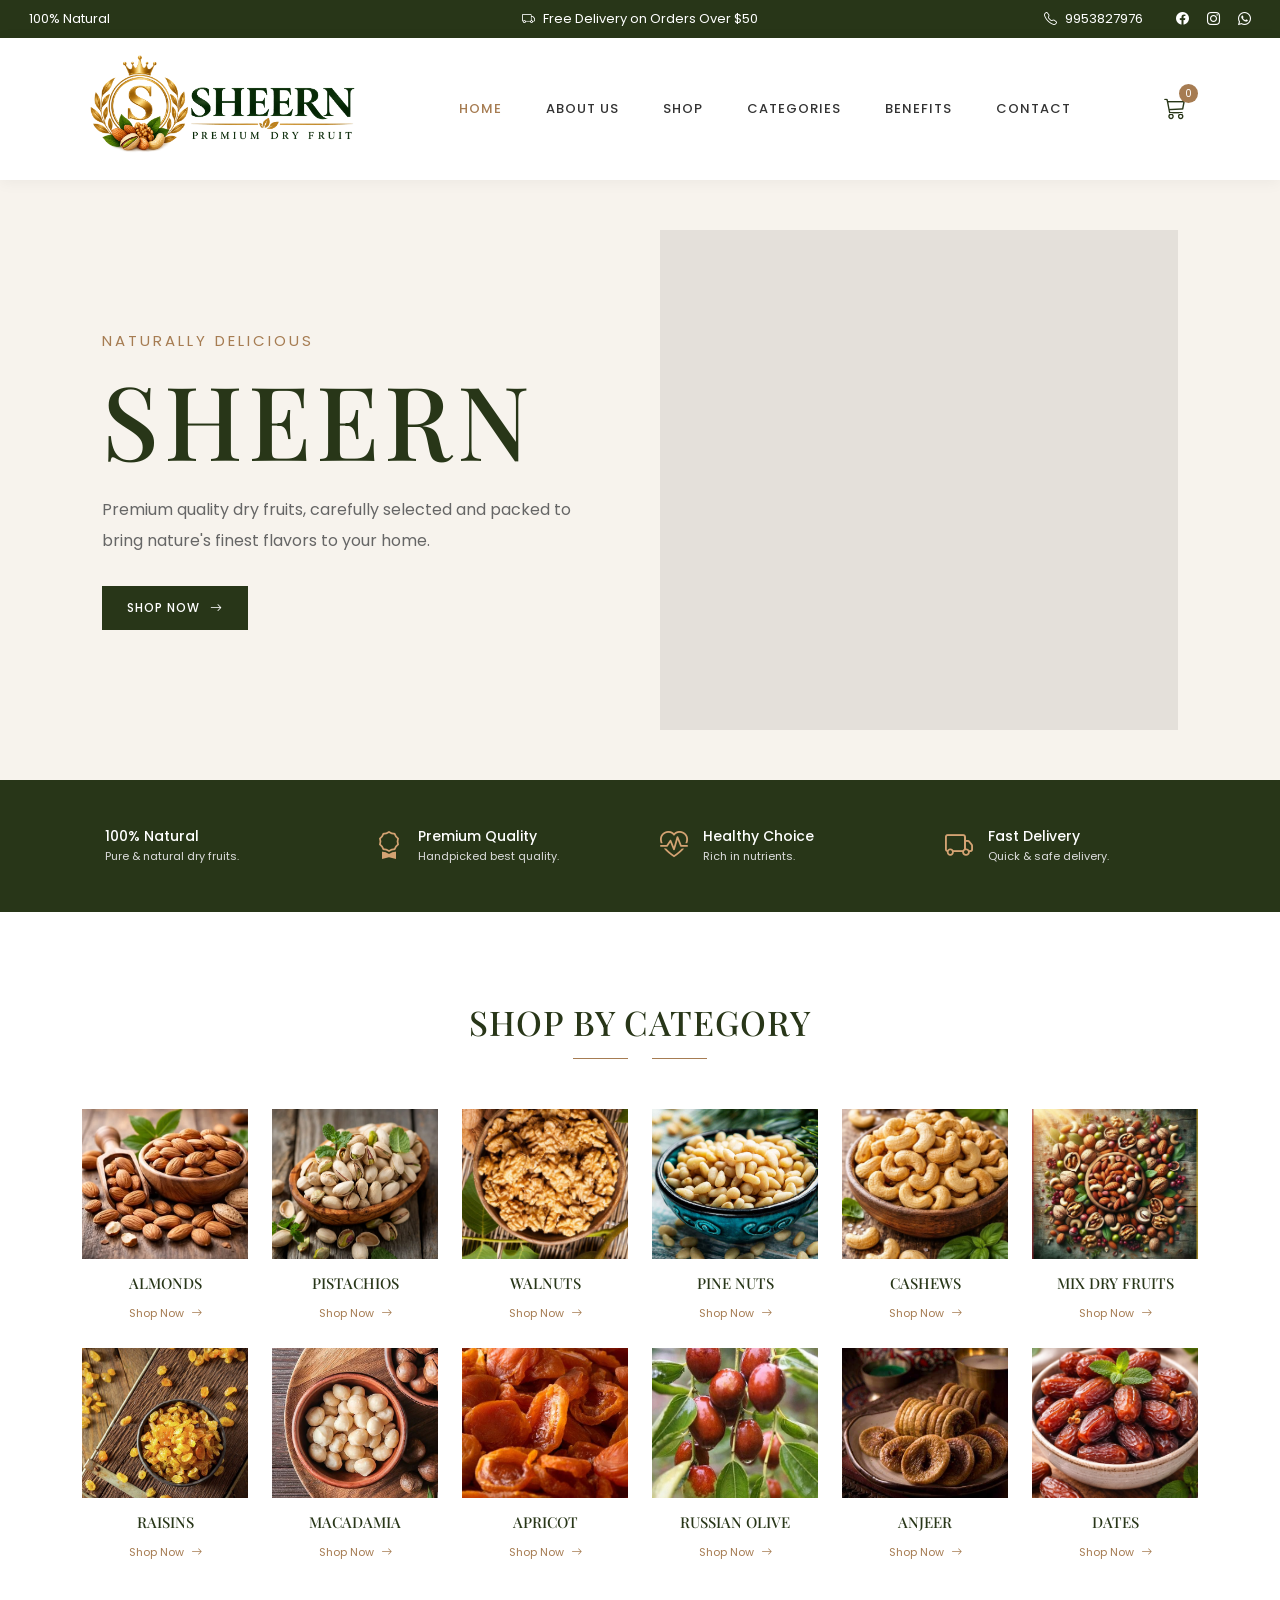
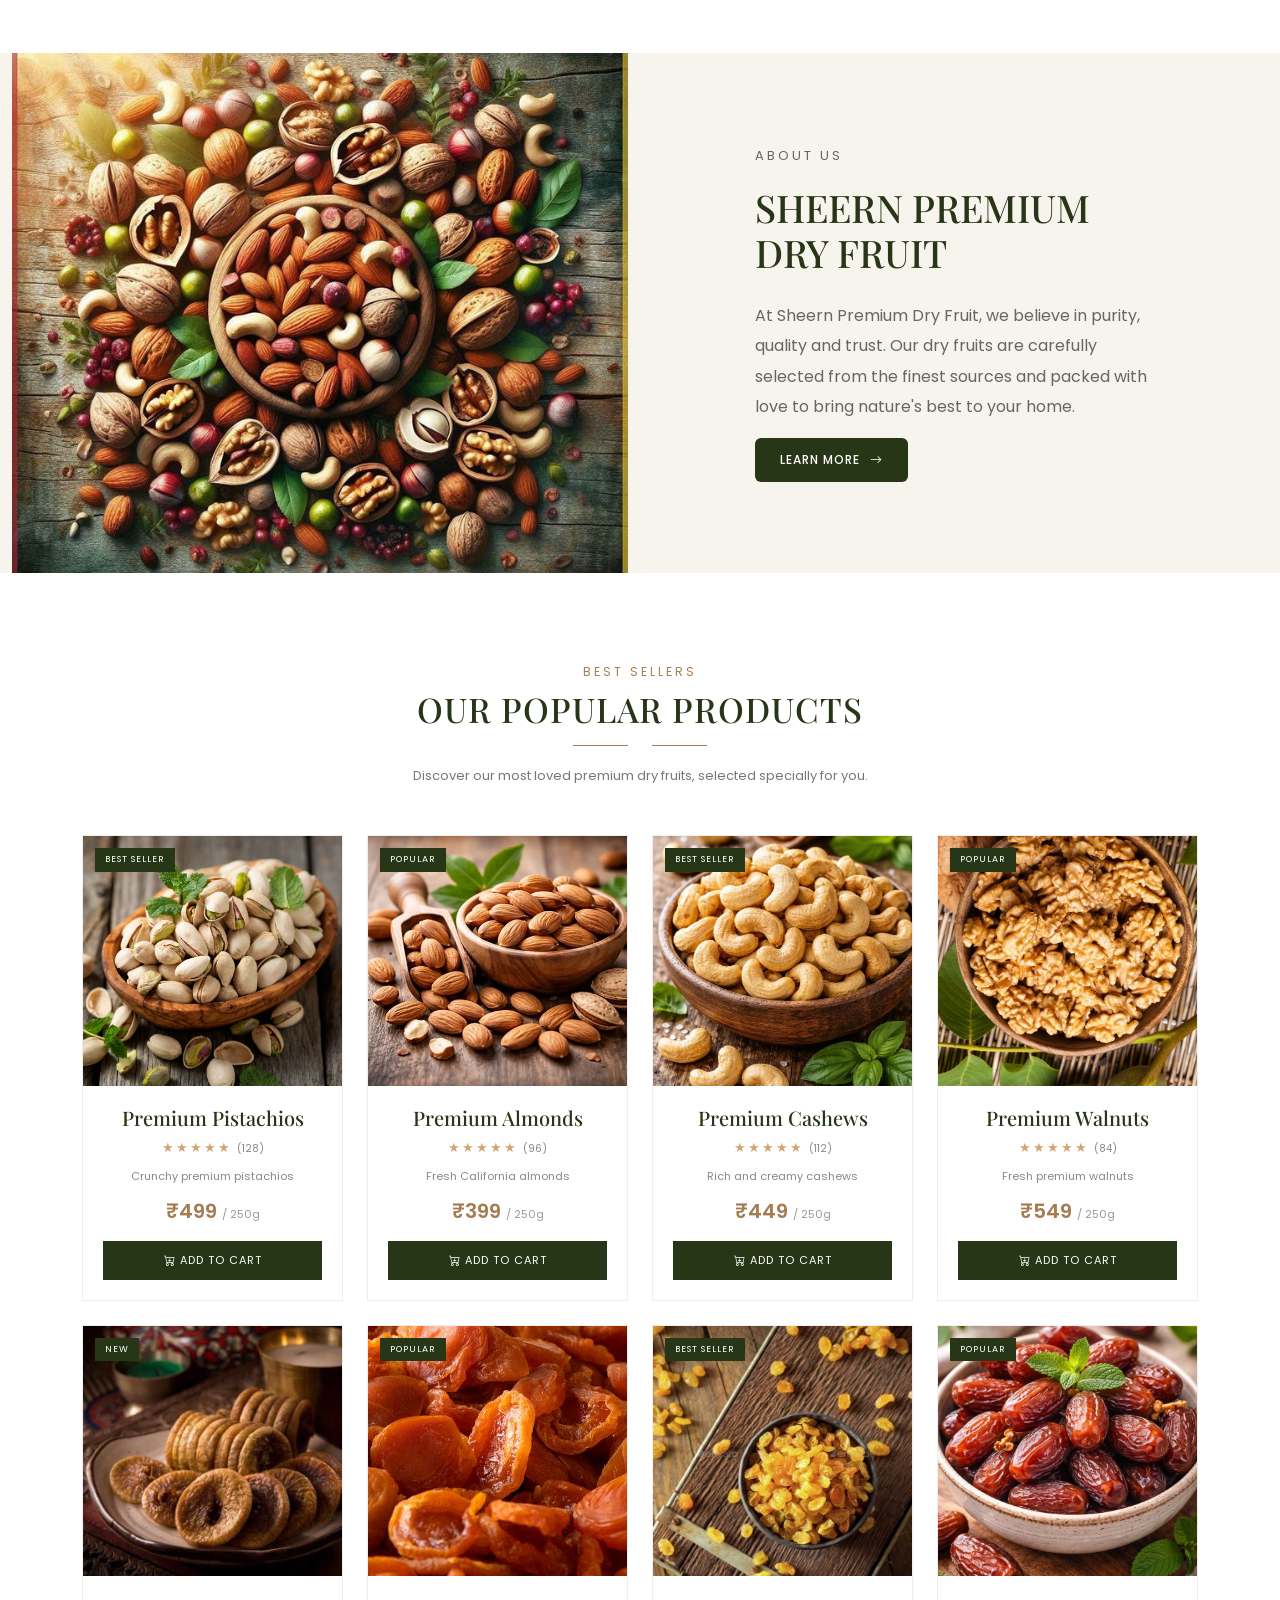
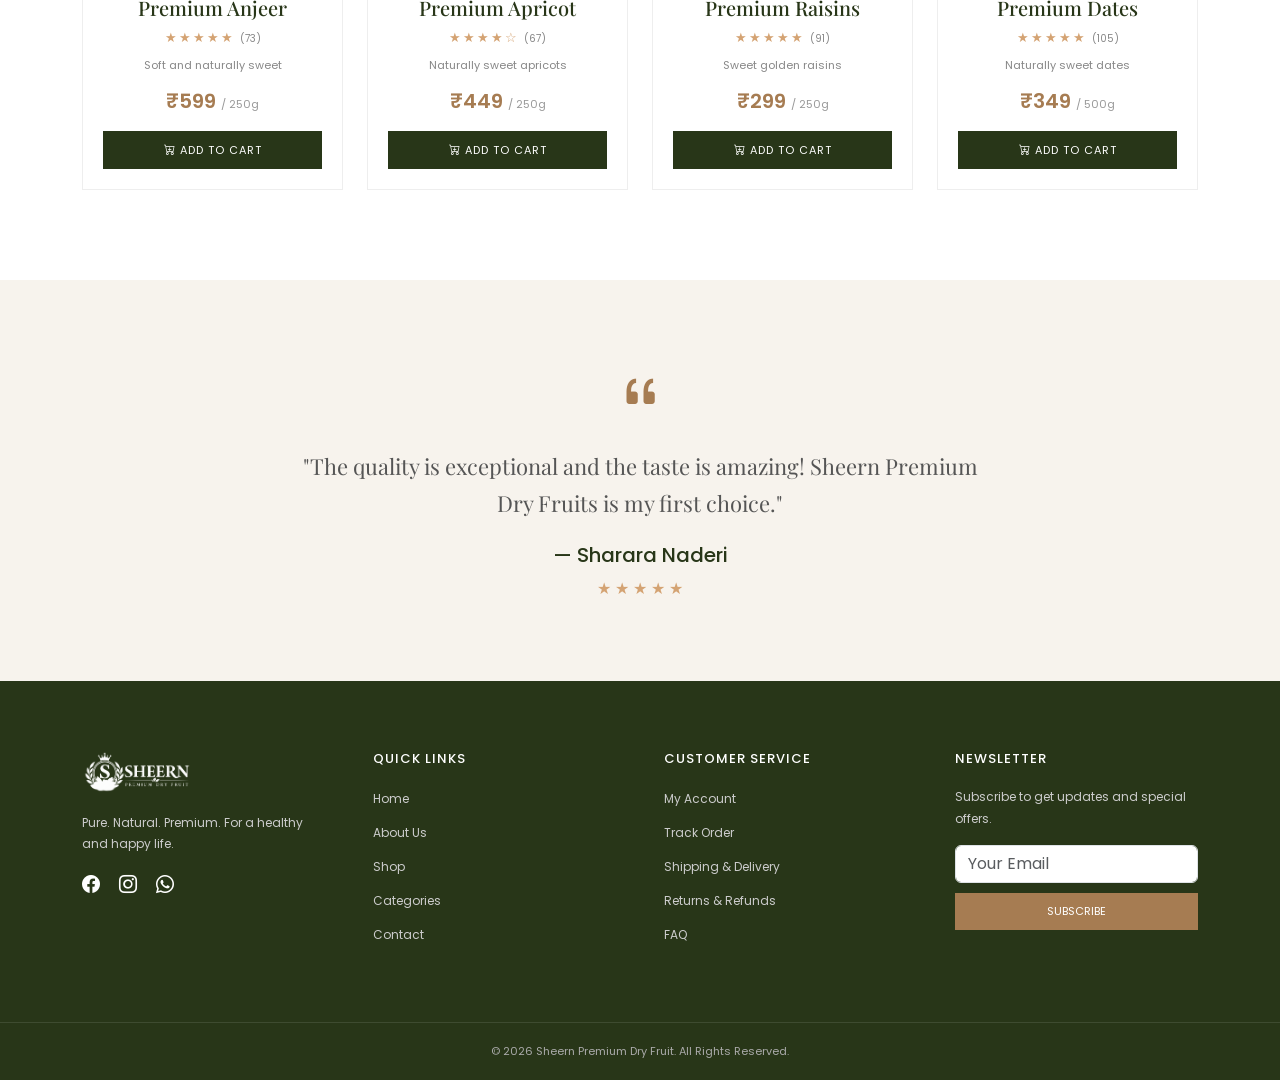
==== index.html @ d29337ac "Initial commit" ====
<!DOCTYPE html>
<html lang="en">

<head>
    <meta charset="UTF-8">
    <meta name="viewport" content="width=device-width, initial-scale=1.0">

    <title>Sheern Premium Dry Fruit</title>

    <!-- Bootstrap -->
    <link href="https://cdn.jsdelivr.net/npm/bootstrap@5.3.3/dist/css/bootstrap.min.css" rel="stylesheet">

    <!-- Bootstrap Icons -->
    <link rel="stylesheet"
        href="https://cdn.jsdelivr.net/npm/bootstrap-icons@1.11.3/font/bootstrap-icons.min.css">

    <!-- Google Fonts -->
    <link
        href="https://fonts.googleapis.com/css2?family=Playfair+Display:wght@400;500;600;700&family=Poppins:wght@300;400;500;600&display=swap"
        rel="stylesheet">

    <!-- Custom CSS -->
    <link rel="stylesheet" href="CSS/Style.css">
</head>

<body>

    <!-- ================= TOP BAR ================= -->

    <div class="top-bar">
        <div class="container-fluid px-4">
            <div class="row align-items-center">

                <div class="col-md-4 d-none d-md-block">
                    <i class="bi bi-leaf"></i>
                    100% Natural
                </div>

                <div class="col-md-4 text-center">
                    <i class="bi bi-truck"></i>
                    Free Delivery on Orders Over $50
                </div>

                <div class="col-md-4 text-end d-none d-md-block">
                    <i class="bi bi-telephone"></i>
                    9953827976

                    <span class="social-top">
                        <i class="bi bi-facebook"></i>
                        <i class="bi bi-instagram"></i>
                        <i class="bi bi-whatsapp"></i>
                    </span>
                </div>

            </div>
        </div>
    </div>


    <!-- ================= NAVBAR ================= -->

    <nav class="navbar navbar-expand-lg navbar-light bg-white sticky-top">

        <div class="container">

            <a class="navbar-brand logo" href="#home">
                <img src="Photos/Logo.png" alt="Sheern Premium Dry Fruit">
            </a>

            <button class="navbar-toggler"
                type="button"
                data-bs-toggle="collapse"
                data-bs-target="#mainNavbar">

                <span class="navbar-toggler-icon"></span>
            </button>

            <div class="collapse navbar-collapse" id="mainNavbar">

                <ul class="navbar-nav mx-auto">

                    <li class="nav-item">
                        <a class="nav-link active" href="#home">HOME</a>
                    </li>

                    <li class="nav-item">
                        <a class="nav-link" href="#about">ABOUT US</a>
                    </li>

                    <li class="nav-item">
                        <a class="nav-link" href="#products">SHOP</a>
                    </li>

                    <li class="nav-item">
                        <a class="nav-link" href="#categories">CATEGORIES</a>
                    </li>

                    <li class="nav-item">
                        <a class="nav-link" href="#benefits">BENEFITS</a>
                    </li>

                    <li class="nav-item">
                        <a class="nav-link" href="#contact">CONTACT</a>
                    </li>

                </ul>

                <button class="cart-button"
                    type="button"
                    data-bs-toggle="offcanvas"
                    data-bs-target="#cartCanvas">

                    <i class="bi bi-cart3"></i>
                    <span id="cartCount">0</span>

                </button>

            </div>
        </div>
    </nav>


    <!-- ================= HERO ================= -->

    <section id="home" class="hero">

        <div class="container">

            <div class="row align-items-center g-0">

                <div class="col-lg-6 hero-content">

                    <p class="hero-small">
                        Naturally Delicious
                    </p>

                    <h1>SHEERN</h1>

                    <p class="hero-description">
                        Premium quality dry fruits, carefully selected
                        and packed to bring nature's finest flavors
                        to your home.
                    </p>

                    <a href="#products" class="shop-btn">
                        SHOP NOW
                        <i class="bi bi-arrow-right"></i>
                    </a>

                </div>

                <div class="col-lg-6 hero-media">

                    <div class="hero-video-wrapper">

                        <video class="hero-video"
                            autoplay
                            muted
                            loop
                            playsinline>

                            <source src="Photos/Hero1.mp4" type="video/mp4">

                            Your browser does not support the video tag.

                        </video>

                        <div class="hero-video-overlay"></div>

                    </div>

                </div>

            </div>

        </div>

    </section>


    <!-- ================= BENEFITS ================= -->

    <section id="benefits" class="benefits">

        <div class="container">

            <div class="row">

                <div class="col-md-3 benefit-item">
                    <i class="bi bi-leaf benefit-icon"></i>
                    <div>
                        <h5>100% Natural</h5>
                        <p>Pure & natural dry fruits.</p>
                    </div>
                </div>

                <div class="col-md-3 benefit-item">
                    <i class="bi bi-award benefit-icon"></i>
                    <div>
                        <h5>Premium Quality</h5>
                        <p>Handpicked best quality.</p>
                    </div>
                </div>

                <div class="col-md-3 benefit-item">
                    <i class="bi bi-heart-pulse benefit-icon"></i>
                    <div>
                        <h5>Healthy Choice</h5>
                        <p>Rich in nutrients.</p>
                    </div>
                </div>

                <div class="col-md-3 benefit-item">
                    <i class="bi bi-truck benefit-icon"></i>
                    <div>
                        <h5>Fast Delivery</h5>
                        <p>Quick & safe delivery.</p>
                    </div>
                </div>

            </div>

        </div>

    </section>


    <!-- ================= CATEGORIES ================= -->

    <section id="categories" class="categories section-padding">

        <div class="container">

            <div class="section-title">

                <h2>SHOP BY CATEGORY</h2>

                <div class="title-line">
                    <span></span>
                    <i class="bi bi-leaf"></i>
                    <span></span>
                </div>

            </div>


            <div class="row g-4">

                <!-- CATEGORY -->
                <div class="col-6 col-md-4 col-lg-2">
                    <a href="#products" class="category-card">
                        <div class="category-image">
                            <img src="Photos/almond.jpg" alt="Almonds">
                        </div>
                        <h5>ALMONDS</h5>
                        <span>Shop Now <i class="bi bi-arrow-right"></i></span>
                    </a>
                </div>

                <div class="col-6 col-md-4 col-lg-2">
                    <a href="#products" class="category-card">
                        <div class="category-image">
                            <img src="Photos/pistacho.jpg" alt="Pistachios">
                        </div>
                        <h5>PISTACHIOS</h5>
                        <span>Shop Now <i class="bi bi-arrow-right"></i></span>
                    </a>
                </div>

                <div class="col-6 col-md-4 col-lg-2">
                    <a href="#products" class="category-card">
                        <div class="category-image">
                            <img src="Photos/walnut.jpg" alt="Walnuts">
                        </div>
                        <h5>WALNUTS</h5>
                        <span>Shop Now <i class="bi bi-arrow-right"></i></span>
                    </a>
                </div>

                <div class="col-6 col-md-4 col-lg-2">
                    <a href="#products" class="category-card">
                        <div class="category-image">
                            <img src="Photos/Pine Nut.jpg" alt="Pine Nuts">
                        </div>
                        <h5>PINE NUTS</h5>
                        <span>Shop Now <i class="bi bi-arrow-right"></i></span>
                    </a>
                </div>

                <div class="col-6 col-md-4 col-lg-2">
                    <a href="#products" class="category-card">
                        <div class="category-image">
                            <img src="Photos/cashew.jpg" alt="Cashews">
                        </div>
                        <h5>CASHEWS</h5>
                        <span>Shop Now <i class="bi bi-arrow-right"></i></span>
                    </a>
                </div>

                <div class="col-6 col-md-4 col-lg-2">
                    <a href="#products" class="category-card">
                        <div class="category-image">
                            <img src="Photos/mixed.jpg" alt="Mix Dry Fruits">
                        </div>
                        <h5>MIX DRY FRUITS</h5>
                        <span>Shop Now <i class="bi bi-arrow-right"></i></span>
                    </a>
                </div>

                <div class="col-6 col-md-4 col-lg-2">
                    <a href="#products" class="category-card">
                        <div class="category-image">
                            <img src="Photos/Raisin.jpg" alt="Raisins">
                        </div>
                        <h5>RAISINS</h5>
                        <span>Shop Now <i class="bi bi-arrow-right"></i></span>
                    </a>
                </div>

                <div class="col-6 col-md-4 col-lg-2">
                    <a href="#products" class="category-card">
                        <div class="category-image">
                            <img src="Photos/Macadamia.jpg" alt="Macadamia">
                        </div>
                        <h5>MACADAMIA</h5>
                        <span>Shop Now <i class="bi bi-arrow-right"></i></span>
                    </a>
                </div>

                <div class="col-6 col-md-4 col-lg-2">
                    <a href="#products" class="category-card">
                        <div class="category-image">
                            <img src="Photos/Apricote.jpg" alt="Apricot">
                        </div>
                        <h5>APRICOT</h5>
                        <span>Shop Now <i class="bi bi-arrow-right"></i></span>
                    </a>
                </div>

                <div class="col-6 col-md-4 col-lg-2">
                    <a href="#products" class="category-card">
                        <div class="category-image">
                            <img src="Photos/Russian_Olive.jpg" alt="Russian Olive">
                        </div>
                        <h5>RUSSIAN OLIVE</h5>
                        <span>Shop Now <i class="bi bi-arrow-right"></i></span>
                    </a>
                </div>

                <div class="col-6 col-md-4 col-lg-2">
                    <a href="#products" class="category-card">
                        <div class="category-image">
                            <img src="Photos/Anjeer.jpg" alt="Anjeer">
                        </div>
                        <h5>ANJEER</h5>
                        <span>Shop Now <i class="bi bi-arrow-right"></i></span>
                    </a>
                </div>

                <div class="col-6 col-md-4 col-lg-2">
                    <a href="#products" class="category-card">
                        <div class="category-image">
                            <img src="Photos/dates.jpg" alt="Dates">
                        </div>
                        <h5>DATES</h5>
                        <span>Shop Now <i class="bi bi-arrow-right"></i></span>
                    </a>
                </div>

            </div>

        </div>

    </section>


    <!-- ================= ABOUT ================= -->

    <section id="about" class="about-section">

        <div class="container-fluid">

            <div class="row align-items-center">

                <div class="col-lg-6">
                    <img src="Photos/mixed.jpg"
                        class="about-image"
                        alt="Dry Fruits">
                </div>

                <div class="col-lg-6 about-content">

                    <p class="about-small">About Us</p>

                    <h2>SHEERN PREMIUM DRY FRUIT</h2>

                    <p>
                        At Sheern Premium Dry Fruit, we believe in
                        purity, quality and trust. Our dry fruits are
                        carefully selected from the finest sources
                        and packed with love to bring nature's best
                        to your home.
                    </p>

                    <a href="#products" class="btn shop-btn">
                        LEARN MORE
                        <i class="bi bi-arrow-right"></i>
                    </a>

                </div>

            </div>

        </div>

    </section>


    <!-- ================= POPULAR PRODUCTS ================= -->

    <section id="products" class="products-section section-padding">

        <div class="container">

            <div class="section-title">

                <p class="product-subtitle">BEST SELLERS</p>

                <h2>OUR POPULAR PRODUCTS</h2>

                <div class="title-line">
                    <span></span>
                    <i class="bi bi-leaf"></i>
                    <span></span>
                </div>

                <p class="product-intro">
                    Discover our most loved premium dry fruits,
                    selected specially for you.
                </p>

            </div>


            <!-- PRODUCTS ARE CREATED BY JAVASCRIPT -->
            <div id="productGrid" class="row g-4"></div>

        </div>

    </section>


    <!-- ================= TESTIMONIAL ================= -->

    <section class="testimonial">

        <div class="container text-center">

            <div class="quote-icon">
                <i class="bi bi-quote"></i>
            </div>

            <p class="testimonial-text">
                "The quality is exceptional and the taste is amazing!
                Sheern Premium Dry Fruits is my first choice."
            </p>

            <h5>— Sharara Naderi</h5>

            <div class="stars">
                ★ ★ ★ ★ ★
            </div>

        </div>

    </section>


    <!-- ================= FOOTER ================= -->

    <footer id="contact">

        <div class="container">

            <div class="row g-5">

                <div class="col-lg-3">

                    <div class="footer-logo">
                        <a class="navbar-brand logo">
                            <img src="Photos/Logo.png"
                                alt="Sheern Premium Dry Fruit">
                        </a>
                    </div>

                    <p>
                        Pure. Natural. Premium.
                        For a healthy and happy life.
                    </p>

                    <div class="footer-social">
                        <i class="bi bi-facebook"></i>
                        <i class="bi bi-instagram"></i>
                        <i class="bi bi-whatsapp"></i>
                    </div>

                </div>


                <div class="col-lg-3">

                    <h5>QUICK LINKS</h5>

                    <ul>
                        <li><a href="#home">Home</a></li>
                        <li><a href="#about">About Us</a></li>
                        <li><a href="#products">Shop</a></li>
                        <li><a href="#categories">Categories</a></li>
                        <li><a href="#contact">Contact</a></li>
                    </ul>

                </div>


                <div class="col-lg-3">

                    <h5>CUSTOMER SERVICE</h5>

                    <ul>
                        <li><a href="#">My Account</a></li>
                        <li><a href="#">Track Order</a></li>
                        <li><a href="#">Shipping & Delivery</a></li>
                        <li><a href="#">Returns & Refunds</a></li>
                        <li><a href="#">FAQ</a></li>
                    </ul>

                </div>


                <div class="col-lg-3">

                    <h5>NEWSLETTER</h5>

                    <p>
                        Subscribe to get updates and special offers.
                    </p>

                    <input type="email"
                        class="form-control"
                        placeholder="Your Email">

                    <button class="subscribe-btn">
                        SUBSCRIBE
                    </button>

                </div>

            </div>

        </div>


        <div class="copyright">
            © 2026 Sheern Premium Dry Fruit.
            All Rights Reserved.
        </div>

    </footer>


    <!-- ================= CART ================= -->

    <div class="offcanvas offcanvas-end"
        tabindex="-1"
        id="cartCanvas">

        <div class="offcanvas-header">

            <h5 class="offcanvas-title">
                <i class="bi bi-cart3"></i>
                Your Cart
            </h5>

            <button type="button"
                class="btn-close"
                data-bs-dismiss="offcanvas">
            </button>

        </div>


        <div class="offcanvas-body">

            <div id="cartItems">

                <div class="empty-cart">

                    <i class="bi bi-cart-x"></i>

                    <p>Your cart is empty.</p>

                </div>

            </div>


            <div class="cart-summary">

                <div class="d-flex justify-content-between">

                    <strong>Total:</strong>

                    <strong id="cartTotal">
                        ₹0.00
                    </strong>

                </div>

                <button class="checkout-btn"
                    onclick="checkout()">

                    CHECKOUT

                </button>

            </div>

        </div>

    </div>


    <!-- Bootstrap JS -->
    <script src="https://cdn.jsdelivr.net/npm/bootstrap@5.3.3/dist/js/bootstrap.bundle.min.js"></script>

    <!-- Custom JS -->
    <script src="Dry.js"></script>

</body>

</html>
---- CSS/Style.css ----
/* =========================================================
   GLOBAL
========================================================= */

* {
    margin: 0;
    padding: 0;
    box-sizing: border-box;
}

html {
    scroll-behavior: smooth;
}

body {
    font-family: "Poppins", sans-serif;
    color: #333;
    background: #fff;
}

a {
    text-decoration: none;
}

.section-padding {
    padding: 90px 0;
}


/* =========================================================
   TOP BAR
========================================================= */

.top-bar {
    background: #283618;
    color: #fff;
    padding: 9px 0;
    font-size: 13px;
}

.top-bar i {
    margin-right: 5px;
}

.social-top {
    margin-left: 20px;
}

.social-top i {
    margin-left: 10px;
}


/* =========================================================
   NAVBAR
========================================================= */

.navbar {
    min-height: 82px;
    box-shadow: 0 2px 15px rgba(0, 0, 0, 0.05);
}

.logo img {
    width: 280px;
    height: auto;
    display: block;
}

.navbar-nav {
    gap: 28px;
}

.nav-link {
    color: #333 !important;
    font-size: 13px;
    font-weight: 500;
    letter-spacing: 1px;
    transition: 0.3s;
}

.nav-link:hover,
.nav-link.active {
    color: #a67c52 !important;
}


/* =========================================================
   CART BUTTON
========================================================= */

.cart-button {
    position: relative;
    border: none;
    background: transparent;
    font-size: 22px;
    color: #283618;
    padding: 8px 12px;
}

.cart-button span {
    position: absolute;
    top: 0;
    right: 0;

    width: 19px;
    height: 19px;

    display: flex;
    align-items: center;
    justify-content: center;

    background: #a67c52;
    color: white;

    border-radius: 50%;
    font-size: 10px;
}


/* =========================================================
   HERO
========================================================= */

.hero {
    background: #f7f3ed;
    min-height: 600px;
    display: flex;
    align-items: center;
}

.hero-content {
    padding: 70px 50px 70px 20px;
}

.hero-small {
    color: #a67c52;
    font-size: 15px;
    letter-spacing: 3px;
    text-transform: uppercase;
    margin-bottom: 15px;
}

.hero h1 {
    font-family: "Playfair Display", serif;
    font-size: clamp(60px, 8vw, 105px);
    color: #283618;
    letter-spacing: 5px;
    line-height: 1;
    margin-bottom: 25px;
}

.hero-description {
    max-width: 500px;
    line-height: 1.9;
    color: #666;
    margin-bottom: 30px;
}

.shop-btn {
    display: inline-flex;
    align-items: center;
    gap: 10px;

    background: #283618;
    color: white;

    padding: 13px 25px;

    font-size: 12px;
    font-weight: 500;
    letter-spacing: 1px;

    border: none;
    transition: 0.3s;
}

.shop-btn:hover {
    background: #a67c52;
    color: white;
}

.hero-media {
    padding: 20px;
}

.hero-video-wrapper {
    position: relative;
    width: 100%;
    height: 500px;
    overflow: hidden;
}

.hero-video {
    width: 100%;
    height: 100%;
    object-fit: cover;
}

.hero-video-overlay {
    position: absolute;
    inset: 0;
    background: rgba(0, 0, 0, 0.08);
    pointer-events: none;
}


/* =========================================================
   BENEFITS
========================================================= */

.benefits {
    padding: 35px 0;
    background: #283618;
    color: white;
}

.benefit-item {
    display: flex;
    align-items: center;
    gap: 15px;
    padding: 10px 20px;
}

.benefit-icon {
    font-size: 28px;
    color: #d4a373;
}

.benefit-item h5 {
    font-size: 14px;
    margin-bottom: 4px;
}

.benefit-item p {
    margin: 0;
    font-size: 11px;
    color: #ddd;
}


/* =========================================================
   SECTION TITLE
========================================================= */

.section-title {
    text-align: center;
    margin-bottom: 50px;
}

.section-title h2 {
    font-family: "Playfair Display", serif;
    color: #283618;
    font-size: 34px;
    letter-spacing: 1px;
}

.title-line {
    display: flex;
    align-items: center;
    justify-content: center;
    gap: 12px;
    margin-top: 15px;
}

.title-line span {
    width: 55px;
    height: 1px;
    background: #a67c52;
}

.title-line i {
    color: #a67c52;
}


/* =========================================================
   CATEGORIES
========================================================= */

.categories {
    background: #fff;
}

.category-card {
    display: block;
    text-align: center;
    color: #333;
    transition: 0.3s;
}

.category-image {
    width: 100%;
    height: 150px;
    overflow: hidden;
    background: #f5f1eb;
    margin-bottom: 15px;
}

.category-image img {
    width: 100%;
    height: 100%;
    object-fit: cover;
    transition: 0.5s;
}

.category-card:hover .category-image img {
    transform: scale(1.08);
}

.category-card h5 {
    font-family: "Playfair Display", serif;
    font-size: 15px;
    color: #283618;
    margin-bottom: 8px;
}

.category-card span {
    font-size: 11px;
    color: #a67c52;
}

.category-card span i {
    margin-left: 4px;
}


/* =========================================================
   ABOUT
========================================================= */

.about-section {
    background: #f7f3ed;
}

.about-image {
    width: 100%;
    height: 520px;
    object-fit: cover;
}

.about-content {
    padding: 60px 9%;
}

.about-small {
    color: #a67c52;
    text-transform: uppercase;
    letter-spacing: 3px;
    font-size: 13px;
}

.about-content h2 {
    font-family: "Playfair Display", serif;
    color: #283618;
    font-size: 38px;
    margin: 15px 0 25px;
}

.about-content p {
    color: #666;
    line-height: 1.9;
}


/* =========================================================
   POPULAR PRODUCTS
========================================================= */

.products-section {
    background: #fff;
}

.product-subtitle {
    color: #a67c52;
    font-size: 12px;
    letter-spacing: 3px;
    margin-bottom: 8px;
}

.product-intro {
    color: #777;
    font-size: 13px;
    margin-top: 20px;
}


/* PRODUCT CARD */

.product-card {
    height: 100%;
    background: #fff;
    border: 1px solid #eee;
    position: relative;
    overflow: hidden;
    transition: 0.35s;
}

.product-card:hover {
    transform: translateY(-7px);
    box-shadow: 0 15px 35px rgba(0, 0, 0, 0.10);
}


/* BADGE */

.product-badge {
    position: absolute;
    top: 12px;
    left: 12px;
    z-index: 2;

    background: #283618;
    color: #fff;

    padding: 5px 10px;

    font-size: 9px;
    letter-spacing: 1px;
}


/* IMAGE */

.product-image {
    height: 250px;
    overflow: hidden;
    background: #f7f3ed;
}

.product-image img {
    width: 100%;
    height: 100%;
    object-fit: cover;
    transition: 0.5s;
}

.product-card:hover .product-image img {
    transform: scale(1.07);
}


/* PRODUCT INFO */

.product-info {
    padding: 20px;
    text-align: center;
}

.product-info h4 {
    font-family: "Playfair Display", serif;
    font-size: 20px;
    color: #283618;
    margin-bottom: 8px;
}

.product-rating {
    color: #d4a373;
    font-size: 13px;
    letter-spacing: 2px;
    margin-bottom: 10px;
}

.product-rating span {
    color: #888;
    font-size: 10px;
    letter-spacing: 0;
}

.product-description {
    color: #888;
    font-size: 11px;
    margin-bottom: 12px;
}

.product-price {
    color: #a67c52;
    font-size: 20px;
    font-weight: 600;
    margin-bottom: 15px;
}

.product-price small {
    color: #999;
    font-size: 11px;
    font-weight: 400;
}


/* ADD TO CART */

.add-cart-btn {
    width: 100%;
    border: none;
    background: #283618;
    color: #fff;
    padding: 11px;

    font-size: 11px;
    letter-spacing: 1px;

    transition: 0.3s;
}

.add-cart-btn:hover {
    background: #a67c52;
}


/* =========================================================
   TESTIMONIAL
========================================================= */

.testimonial {
    background: #f7f3ed;
    padding: 80px 0;
}

.quote-icon {
    font-size: 45px;
    color: #a67c52;
}

.testimonial-text {
    max-width: 700px;
    margin: 20px auto;
    font-family: "Playfair Display", serif;
    font-size: 22px;
    color: #555;
    line-height: 1.7;
}

.testimonial h5 {
    color: #283618;
}

.stars {
    color: #d4a373;
    margin-top: 10px;
}


/* =========================================================
   FOOTER
========================================================= */

footer {
    background: #283618;
    color: white;
    padding-top: 70px;
}

.footer-logo img {
    width: 110px;
    filter: brightness(0) invert(1);
    margin-bottom: 15px;
}

footer p {
    color: #ccc;
    font-size: 12px;
    line-height: 1.8;
}

footer h5 {
    font-size: 13px;
    letter-spacing: 1px;
    margin-bottom: 20px;
}

footer ul {
    list-style: none;
    padding: 0;
}

footer ul li {
    margin-bottom: 10px;
}

footer ul li a {
    color: #ccc;
    font-size: 12px;
    transition: 0.3s;
}

footer ul li a:hover {
    color: #d4a373;
}

.footer-social i {
    margin-right: 15px;
    font-size: 18px;
}

.subscribe-btn {
    margin-top: 10px;
    width: 100%;
    border: none;
    background: #a67c52;
    color: white;
    padding: 10px;
    font-size: 11px;
}

.copyright {
    margin-top: 60px;
    padding: 20px;
    text-align: center;
    border-top: 1px solid rgba(255,255,255,0.1);
    color: #aaa;
    font-size: 11px;
}


/* =========================================================
   CART
========================================================= */

.empty-cart {
    text-align: center;
    padding: 70px 20px;
    color: #999;
}

.empty-cart i {
    font-size: 50px;
    margin-bottom: 15px;
}

.cart-product {
    display: flex;
    align-items: center;
    gap: 12px;
    padding: 15px 0;
    border-bottom: 1px solid #eee;
}

.cart-product img {
    width: 65px;
    height: 65px;
    object-fit: cover;
}

.cart-product-info {
    flex: 1;
}

.cart-product-info h6 {
    margin: 0 0 5px;
    color: #283618;
}

.cart-product-info p {
    margin: 0;
    color: #a67c52;
    font-size: 12px;
}

.remove-cart {
    border: none;
    background: transparent;
    color: #999;
}

.cart-summary {
    border-top: 1px solid #ddd;
    padding-top: 20px;
    margin-top: 20px;
}

.checkout-btn {
    width: 100%;
    border: none;
    background: #283618;
    color: white;
    padding: 13px;
    margin-top: 20px;
    font-size: 12px;
    letter-spacing: 1px;
}

.checkout-btn:hover {
    background: #a67c52;
}


/* =========================================================
   RESPONSIVE
========================================================= */

@media (max-width: 991px) {

    .navbar-nav {
        gap: 5px;
        padding: 15px 0;
    }

    .hero {
        min-height: auto;
    }

    .hero-content {
        padding: 70px 20px 40px;
        text-align: center;
    }

    .hero-description {
        margin-left: auto;
        margin-right: auto;
    }

    .hero-media {
        padding: 0 20px 40px;
    }

    .hero-video-wrapper {
        height: 400px;
    }

    .about-content {
        padding: 50px 30px;
    }

}

@media (max-width: 575px) {

    .section-padding {
        padding: 65px 0;
    }

    .hero h1 {
        font-size: 60px;
    }

    .hero-video-wrapper {
        height: 300px;
    }

    .category-image {
        height: 130px;
    }

    .product-image {
        height: 200px;
    }

    .product-info {
        padding: 15px 10px;
    }

    .product-info h4 {
        font-size: 17px;
    }

    .testimonial-text {
        font-size: 18px;
    }

}
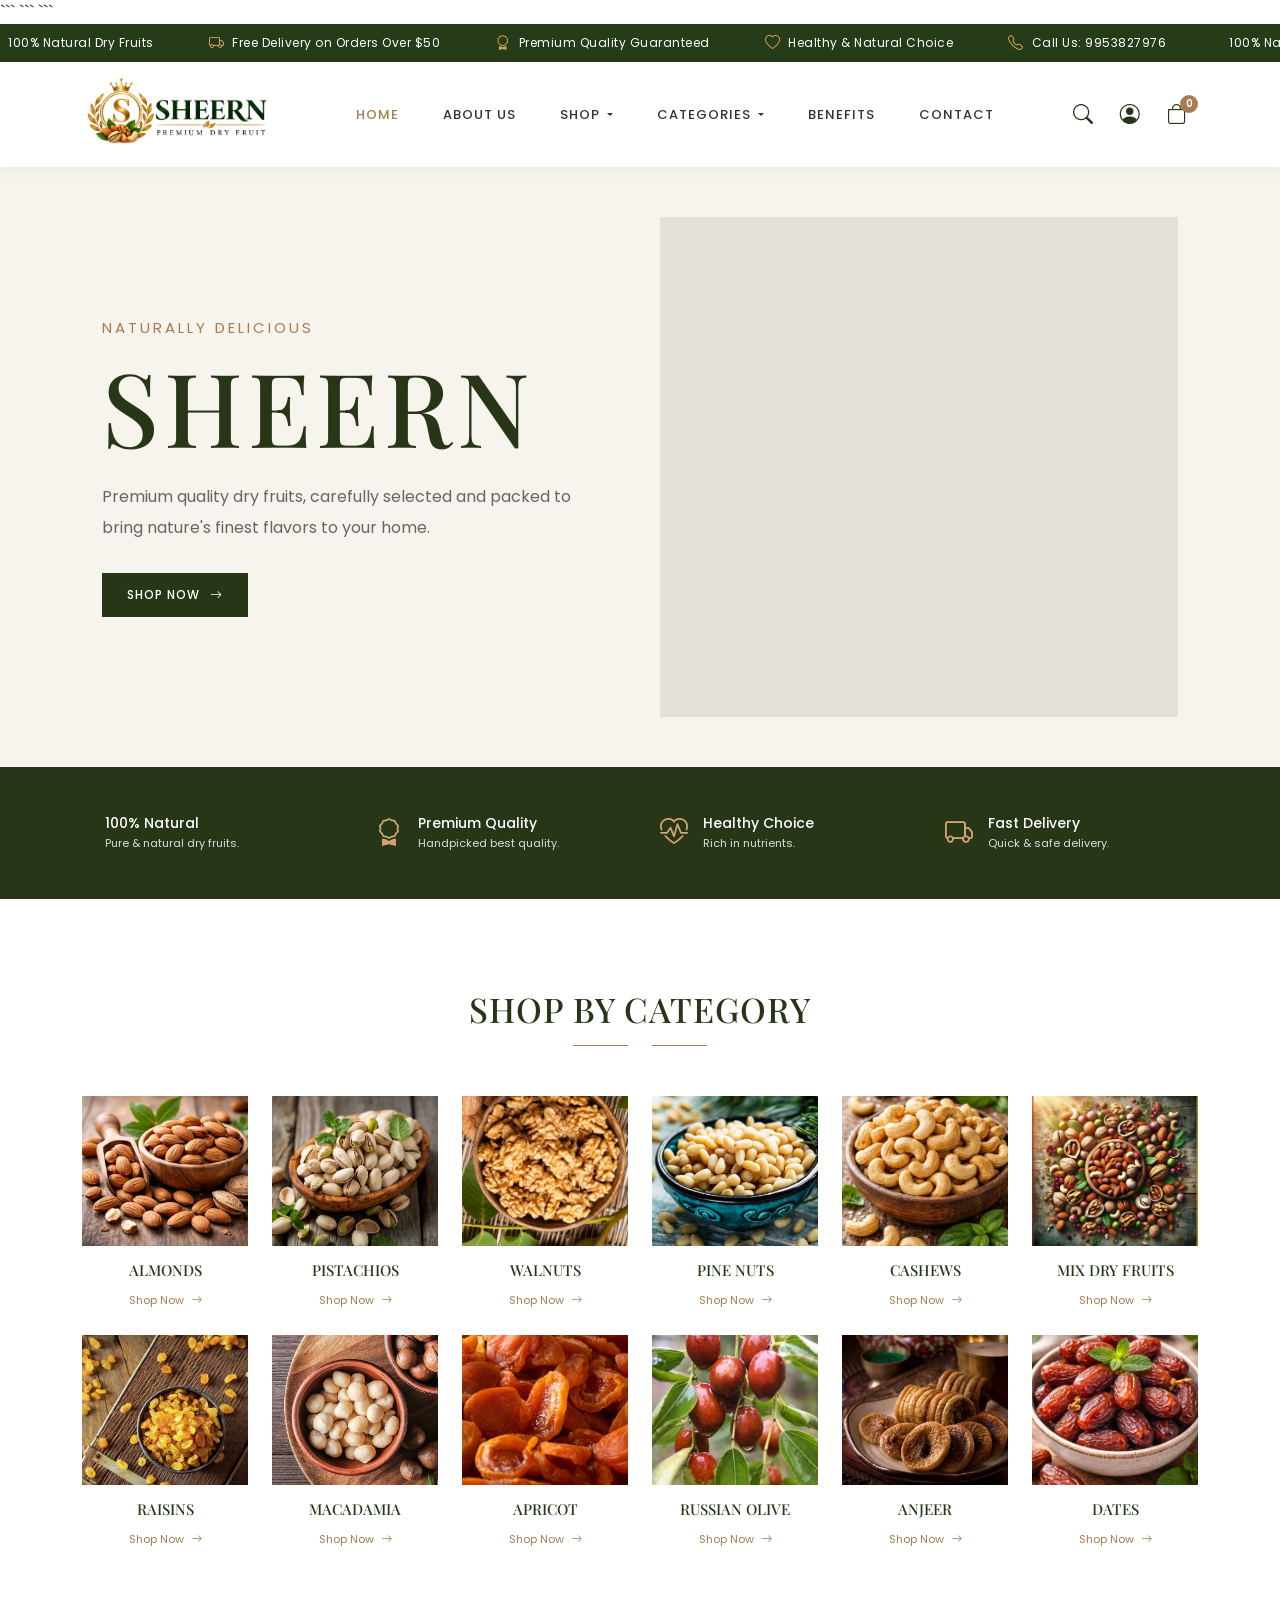
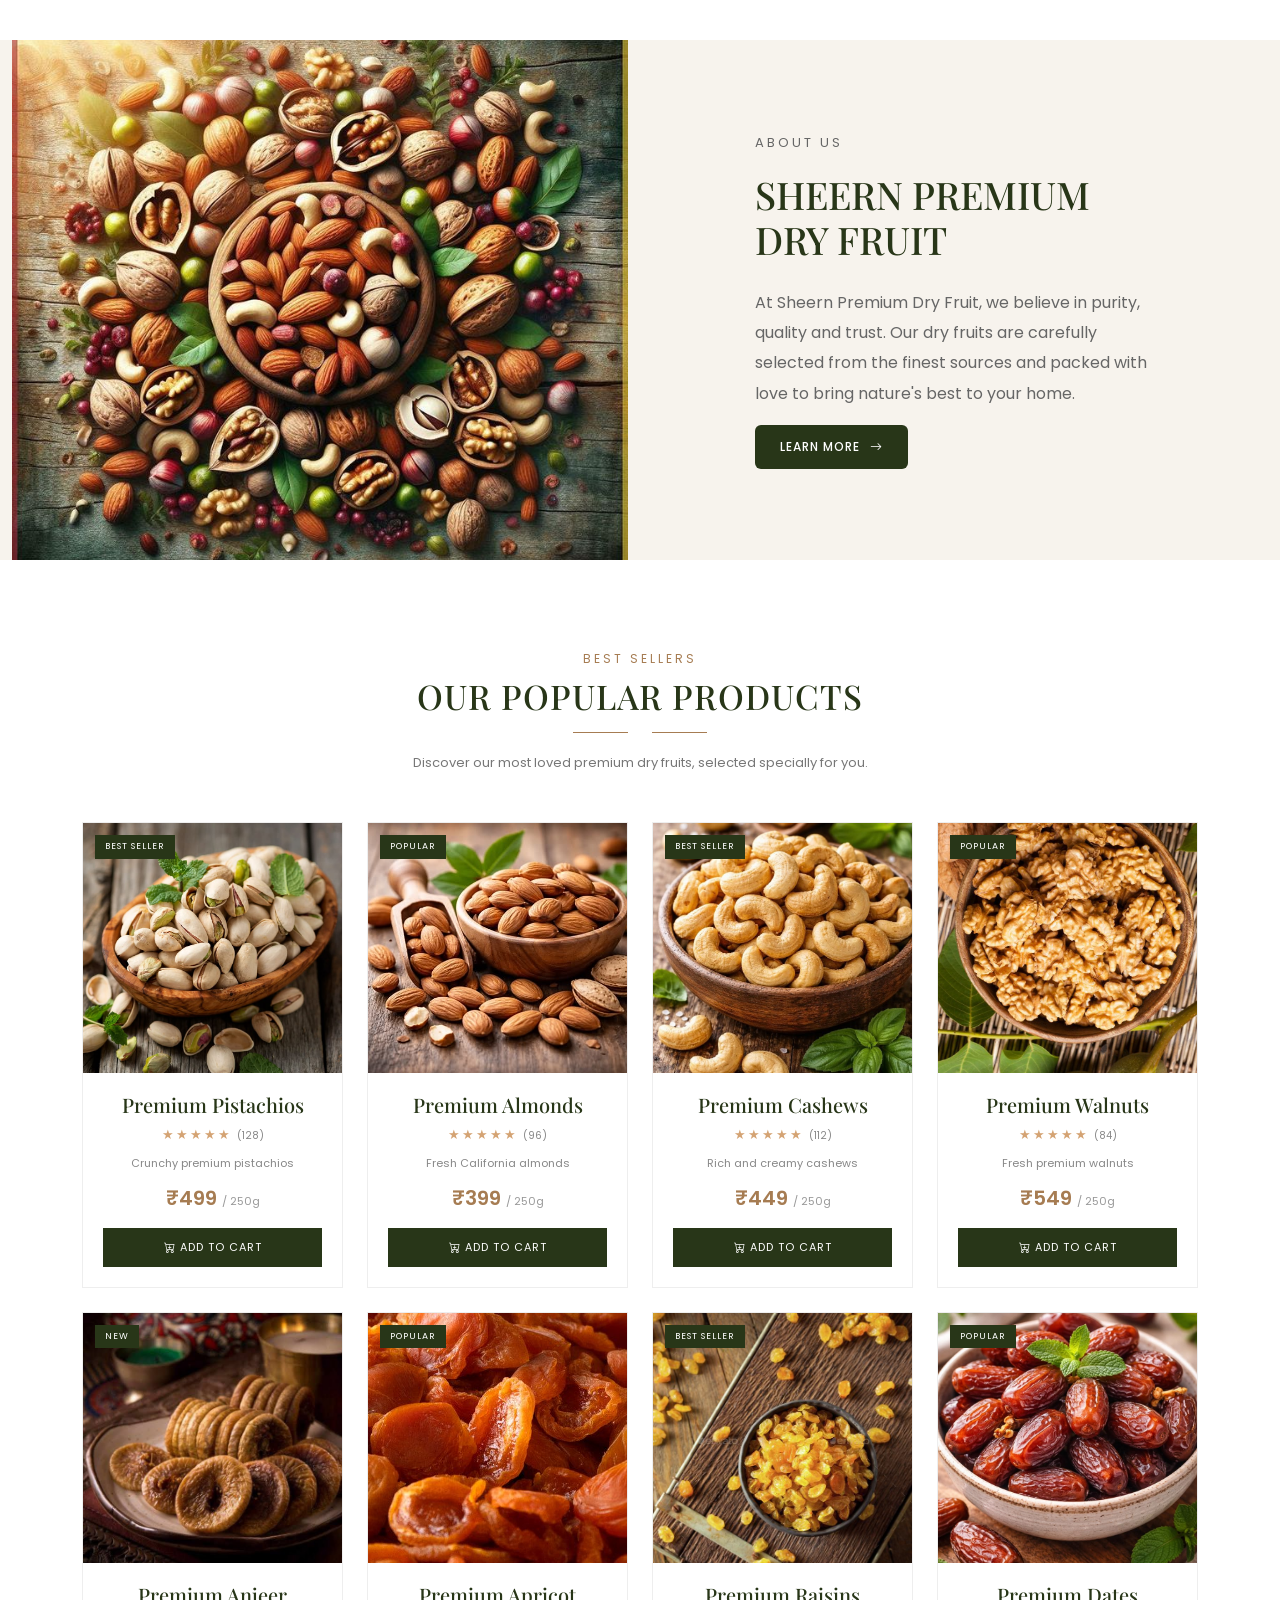
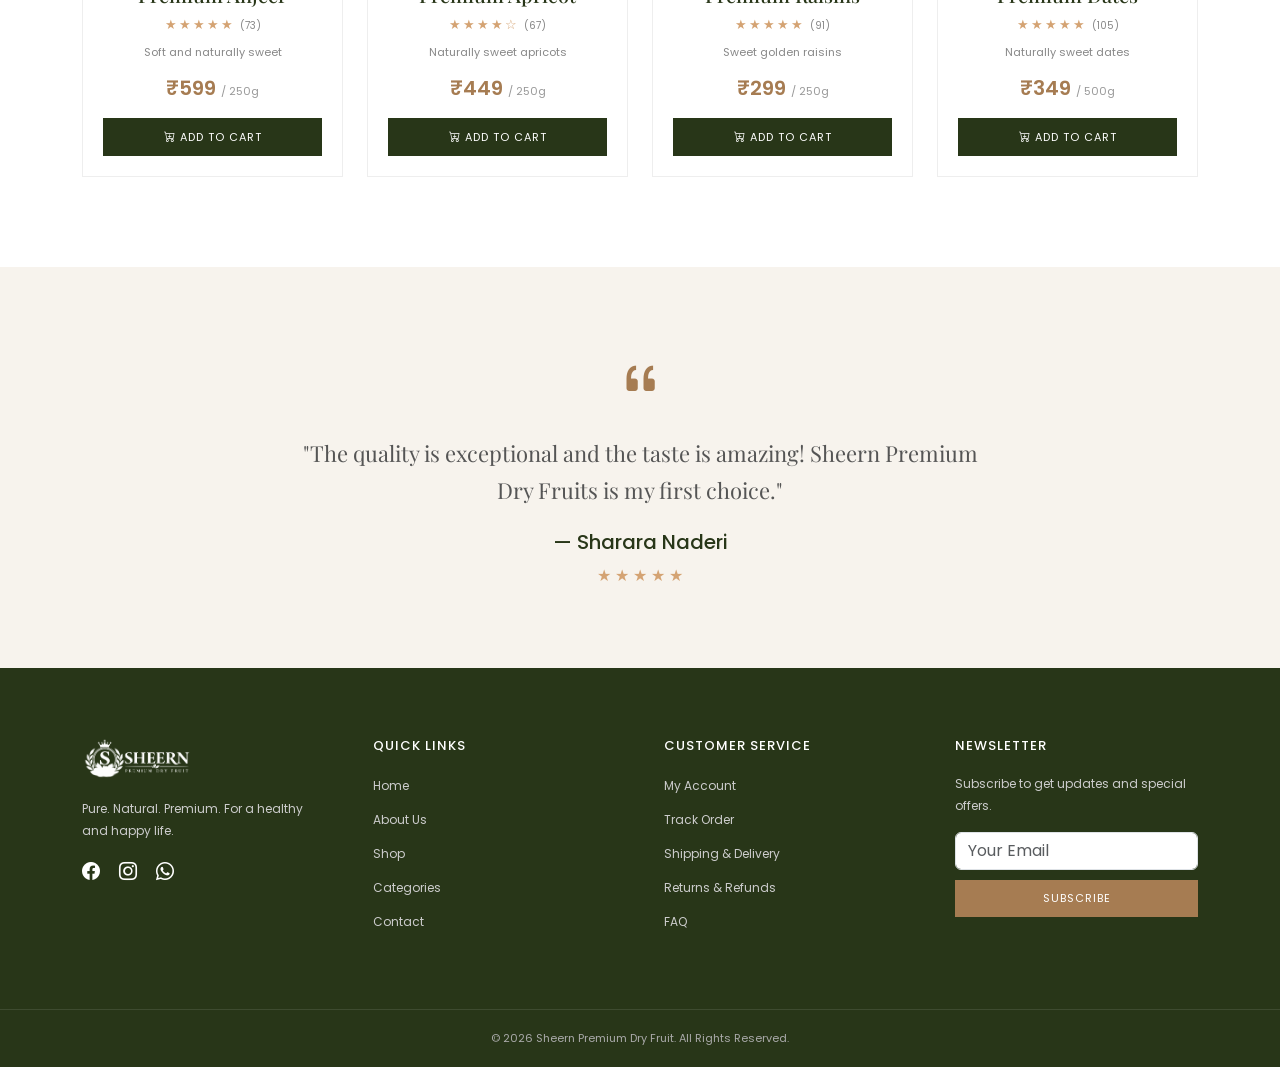
==== commit 0f54a227: "New functions in Navbar and working in JavaScript code" ====
--- a/index.html
+++ b/index.html
@@ -1,133 +1,456 @@
-
 <!DOCTYPE html>
+
 <html lang="en">
 
 <head>
     <meta charset="UTF-8">
     <meta name="viewport" content="width=device-width, initial-scale=1.0">
 
+    ```
     <title>Sheern Premium Dry Fruit</title>
 
-    <!-- Bootstrap -->
+    <!-- ================= BOOTSTRAP ================= -->
     <link href="https://cdn.jsdelivr.net/npm/bootstrap@5.3.3/dist/css/bootstrap.min.css" rel="stylesheet">
 
-    <!-- Bootstrap Icons -->
-    <link rel="stylesheet"
-        href="https://cdn.jsdelivr.net/npm/bootstrap-icons@1.11.3/font/bootstrap-icons.min.css">
-
-    <!-- Google Fonts -->
+    <!-- ================= BOOTSTRAP ICONS ================= -->
+    <link rel="stylesheet" href="https://cdn.jsdelivr.net/npm/bootstrap-icons@1.11.3/font/bootstrap-icons.min.css">
+
+    <!-- ================= GOOGLE FONTS ================= -->
     <link
         href="https://fonts.googleapis.com/css2?family=Playfair+Display:wght@400;500;600;700&family=Poppins:wght@300;400;500;600&display=swap"
         rel="stylesheet">
 
-    <!-- Custom CSS -->
+    <!-- ================= CUSTOM CSS ================= -->
     <link rel="stylesheet" href="CSS/Style.css">
+    ```
+
 </head>
 
 <body>
 
-    <!-- ================= TOP BAR ================= -->
+    ```
+    <!-- =====================================================
+     TOP BAR
+====================================================== -->
 
     <div class="top-bar">
-        <div class="container-fluid px-4">
-            <div class="row align-items-center">
-
-                <div class="col-md-4 d-none d-md-block">
-                    <i class="bi bi-leaf"></i>
-                    100% Natural
-                </div>
-
-                <div class="col-md-4 text-center">
-                    <i class="bi bi-truck"></i>
-                    Free Delivery on Orders Over $50
-                </div>
-
-                <div class="col-md-4 text-end d-none d-md-block">
-                    <i class="bi bi-telephone"></i>
-                    9953827976
-
-                    <span class="social-top">
-                        <i class="bi bi-facebook"></i>
-                        <i class="bi bi-instagram"></i>
-                        <i class="bi bi-whatsapp"></i>
-                    </span>
+
+        <div class="moving-text">
+
+            <span>
+                <i class="bi bi-leaf"></i>
+                100% Natural Dry Fruits
+            </span>
+
+            <span>
+                <i class="bi bi-truck"></i>
+                Free Delivery on Orders Over $50
+            </span>
+
+            <span>
+                <i class="bi bi-award"></i>
+                Premium Quality Guaranteed
+            </span>
+
+            <span>
+                <i class="bi bi-heart"></i>
+                Healthy & Natural Choice
+            </span>
+
+            <span>
+                <i class="bi bi-telephone"></i>
+                Call Us: 9953827976
+            </span>
+
+            <!-- Repeat -->
+
+            <span>
+                <i class="bi bi-leaf"></i>
+                100% Natural Dry Fruits
+            </span>
+
+            <span>
+                <i class="bi bi-truck"></i>
+                Free Delivery on Orders Over $50
+            </span>
+
+            <span>
+                <i class="bi bi-award"></i>
+                Premium Quality Guaranteed
+            </span>
+
+            <span>
+                <i class="bi bi-heart"></i>
+                Healthy & Natural Choice
+            </span>
+
+            <span>
+                <i class="bi bi-telephone"></i>
+                Call Us: 9953827976
+            </span>
+
+        </div>
+
+    </div>
+
+
+    <!-- =====================================================
+     NAVBAR
+====================================================== -->
+
+    <nav class="navbar navbar-expand-lg navbar-light bg-white sticky-top main-navbar">
+
+        <div class="container">
+
+            <!-- LOGO -->
+
+            <a class="navbar-brand logo" href="#home">
+
+                <img src="Photos/Logo.png" alt="Sheern Premium Dry Fruit">
+
+            </a>
+
+
+            <!-- MOBILE TOGGLE -->
+
+            <button class="navbar-toggler" type="button" data-bs-toggle="collapse" data-bs-target="#mainNavbar"
+                aria-controls="mainNavbar" aria-expanded="false" aria-label="Toggle navigation">
+
+                <span class="navbar-toggler-icon"></span>
+
+            </button>
+
+
+            <!-- NAVIGATION -->
+
+            <div class="collapse navbar-collapse" id="mainNavbar">
+
+                <ul class="navbar-nav mx-auto align-items-lg-center">
+
+                    <!-- HOME -->
+
+                    <li class="nav-item">
+
+                        <a class="nav-link active" href="#home">
+                            HOME
+                        </a>
+
+                    </li>
+
+
+                    <!-- ABOUT -->
+
+                    <li class="nav-item">
+
+                        <a class="nav-link" href="#about">
+                            ABOUT US
+                        </a>
+
+                    </li>
+
+
+                    <!-- SHOP DROPDOWN -->
+
+                    <li class="nav-item dropdown">
+
+                        <a class="nav-link dropdown-toggle" href="#products" role="button" data-bs-toggle="dropdown"
+                            aria-expanded="false">
+
+                            SHOP
+
+                        </a>
+
+                        <ul class="dropdown-menu">
+
+                            <li>
+
+                                <a class="dropdown-item" href="#products">
+
+                                    <i class="bi bi-grid"></i>
+                                    All Products
+
+                                </a>
+
+                            </li>
+
+                            <li>
+
+                                <a class="dropdown-item" href="#products">
+
+                                    <i class="bi bi-star"></i>
+                                    Best Sellers
+
+                                </a>
+
+                            </li>
+
+                            <li>
+
+                                <a class="dropdown-item" href="#products">
+
+                                    <i class="bi bi-tags"></i>
+                                    Special Offers
+
+                                </a>
+
+                            </li>
+
+                        </ul>
+
+                    </li>
+
+
+                    <!-- CATEGORIES DROPDOWN -->
+
+                    <li class="nav-item dropdown">
+
+                        <a class="nav-link dropdown-toggle" href="#categories" role="button" data-bs-toggle="dropdown"
+                            aria-expanded="false">
+
+                            CATEGORIES
+
+                        </a>
+
+                        <ul class="dropdown-menu">
+
+                            <li>
+
+                                <a class="dropdown-item" href="#products">
+
+                                    <i class="bi bi-circle-fill"></i>
+                                    Almonds
+
+                                </a>
+
+                            </li>
+
+                            <li>
+
+                                <a class="dropdown-item" href="#products">
+
+                                    <i class="bi bi-circle-fill"></i>
+                                    Pistachios
+
+                                </a>
+
+                            </li>
+
+                            <li>
+
+                                <a class="dropdown-item" href="#products">
+
+                                    <i class="bi bi-circle-fill"></i>
+                                    Walnuts
+
+                                </a>
+
+                            </li>
+
+                            <li>
+
+                                <a class="dropdown-item" href="#products">
+
+                                    <i class="bi bi-circle-fill"></i>
+                                    Cashews
+
+                                </a>
+
+                            </li>
+
+                            <li>
+
+                                <a class="dropdown-item" href="#products">
+
+                                    <i class="bi bi-circle-fill"></i>
+                                    Raisins
+
+                                </a>
+
+                            </li>
+
+                            <li>
+
+                                <a class="dropdown-item" href="#products">
+
+                                    <i class="bi bi-circle-fill"></i>
+                                    Mixed Dry Fruits
+
+                                </a>
+
+                            </li>
+
+                            <li>
+
+                                <hr class="dropdown-divider">
+
+                            </li>
+
+                            <li>
+
+                                <a class="dropdown-item view-all" href="#categories">
+
+                                    View All Categories
+
+                                    <i class="bi bi-arrow-right"></i>
+
+                                </a>
+
+                            </li>
+
+                        </ul>
+
+                    </li>
+
+
+                    <!-- BENEFITS -->
+
+                    <li class="nav-item">
+
+                        <a class="nav-link" href="#benefits">
+                            BENEFITS
+                        </a>
+
+                    </li>
+
+
+                    <!-- CONTACT -->
+
+                    <li class="nav-item">
+
+                        <a class="nav-link" href="#contact">
+                            CONTACT
+                        </a>
+
+                    </li>
+
+                </ul>
+
+
+                <!-- =================================================
+                 RIGHT SIDE NAVBAR ACTIONS
+            ================================================== -->
+
+                <div class="navbar-actions">
+
+
+                    <!-- SEARCH -->
+
+                    <button class="nav-icon-btn" type="button" data-bs-toggle="modal" data-bs-target="#searchModal"
+                        aria-label="Search">
+
+                        <i class="bi bi-search"></i>
+
+                    </button>
+
+
+                    <!-- ADMIN -->
+
+                    <div class="dropdown">
+
+                        <button class="nav-icon-btn admin-btn" type="button" data-bs-toggle="dropdown"
+                            aria-expanded="false" aria-label="Admin">
+
+                            <i class="bi bi-person-circle"></i>
+
+                        </button>
+
+
+                        <ul class="dropdown-menu dropdown-menu-end admin-menu">
+
+                            <li>
+
+                                <h6 class="dropdown-header">
+
+                                    <i class="bi bi-person-circle"></i>
+
+                                    Admin
+
+                                </h6>
+
+                            </li>
+
+
+                            <li>
+
+                                <a class="dropdown-item" href="#">
+
+                                    <i class="bi bi-person"></i>
+
+                                    My Profile
+
+                                </a>
+
+                            </li>
+
+
+                            <li>
+
+                                <a class="dropdown-item" href="#">
+
+                                    <i class="bi bi-box-seam"></i>
+
+                                    My Orders
+
+                                </a>
+
+                            </li>
+
+
+                            <li>
+
+                                <hr class="dropdown-divider">
+
+                            </li>
+
+
+                            <li>
+
+                                <a class="dropdown-item logout-item" href="#">
+
+                                    <i class="bi bi-box-arrow-right"></i>
+
+                                    Logout
+
+                                </a>
+
+                            </li>
+
+                        </ul>
+
+                    </div>
+
+
+                    <!-- SHOPPING BAG -->
+
+                    <button class="nav-icon-btn cart-button" type="button" data-bs-toggle="offcanvas"
+                        data-bs-target="#cartCanvas" aria-label="Shopping Cart">
+
+                        <i class="bi bi-bag"></i>
+
+                        <span id="cartCount">0</span>
+
+                    </button>
+
                 </div>
 
             </div>
+
         </div>
-    </div>
-
-
-    <!-- ================= NAVBAR ================= -->
-
-    <nav class="navbar navbar-expand-lg navbar-light bg-white sticky-top">
+
+    </nav>
+
+
+    <!-- =====================================================
+     HERO
+====================================================== -->
+
+    <section id="home" class="hero">
 
         <div class="container">
 
-            <a class="navbar-brand logo" href="#home">
-                <img src="Photos/Logo.png" alt="Sheern Premium Dry Fruit">
-            </a>
-
-            <button class="navbar-toggler"
-                type="button"
-                data-bs-toggle="collapse"
-                data-bs-target="#mainNavbar">
-
-                <span class="navbar-toggler-icon"></span>
-            </button>
-
-            <div class="collapse navbar-collapse" id="mainNavbar">
-
-                <ul class="navbar-nav mx-auto">
-
-                    <li class="nav-item">
-                        <a class="nav-link active" href="#home">HOME</a>
-                    </li>
-
-                    <li class="nav-item">
-                        <a class="nav-link" href="#about">ABOUT US</a>
-                    </li>
-
-                    <li class="nav-item">
-                        <a class="nav-link" href="#products">SHOP</a>
-                    </li>
-
-                    <li class="nav-item">
-                        <a class="nav-link" href="#categories">CATEGORIES</a>
-                    </li>
-
-                    <li class="nav-item">
-                        <a class="nav-link" href="#benefits">BENEFITS</a>
-                    </li>
-
-                    <li class="nav-item">
-                        <a class="nav-link" href="#contact">CONTACT</a>
-                    </li>
-
-                </ul>
-
-                <button class="cart-button"
-                    type="button"
-                    data-bs-toggle="offcanvas"
-                    data-bs-target="#cartCanvas">
-
-                    <i class="bi bi-cart3"></i>
-                    <span id="cartCount">0</span>
-
-                </button>
-
-            </div>
-        </div>
-    </nav>
-
-
-    <!-- ================= HERO ================= -->
-
-    <section id="home" class="hero">
-
-        <div class="container">
-
             <div class="row align-items-center g-0">
+
+                <!-- HERO TEXT -->
 
                 <div class="col-lg-6 hero-content">
 
@@ -135,30 +458,36 @@
                         Naturally Delicious
                     </p>
 
-                    <h1>SHEERN</h1>
+                    <h1>
+                        SHEERN
+                    </h1>
 
                     <p class="hero-description">
+
                         Premium quality dry fruits, carefully selected
                         and packed to bring nature's finest flavors
                         to your home.
+
                     </p>
 
                     <a href="#products" class="shop-btn">
+
                         SHOP NOW
+
                         <i class="bi bi-arrow-right"></i>
+
                     </a>
 
                 </div>
 
+
+                <!-- HERO VIDEO -->
+
                 <div class="col-lg-6 hero-media">
 
                     <div class="hero-video-wrapper">
 
-                        <video class="hero-video"
-                            autoplay
-                            muted
-                            loop
-                            playsinline>
+                        <video class="hero-video" autoplay muted loop playsinline>
 
                             <source src="Photos/Hero1.mp4" type="video/mp4">
 
@@ -179,7 +508,9 @@
     </section>
 
 
-    <!-- ================= BENEFITS ================= -->
+    <!-- =====================================================
+     BENEFITS
+====================================================== -->
 
     <section id="benefits" class="benefits">
 
@@ -188,35 +519,78 @@
             <div class="row">
 
                 <div class="col-md-3 benefit-item">
+
                     <i class="bi bi-leaf benefit-icon"></i>
+
                     <div>
-                        <h5>100% Natural</h5>
-                        <p>Pure & natural dry fruits.</p>
+
+                        <h5>
+                            100% Natural
+                        </h5>
+
+                        <p>
+                            Pure & natural dry fruits.
+                        </p>
+
                     </div>
-                </div>
+
+                </div>
+
 
                 <div class="col-md-3 benefit-item">
+
                     <i class="bi bi-award benefit-icon"></i>
+
                     <div>
-                        <h5>Premium Quality</h5>
-                        <p>Handpicked best quality.</p>
+
+                        <h5>
+                            Premium Quality
+                        </h5>
+
+                        <p>
+                            Handpicked best quality.
+                        </p>
+
                     </div>
-                </div>
+
+                </div>
+
 
                 <div class="col-md-3 benefit-item">
+
                     <i class="bi bi-heart-pulse benefit-icon"></i>
+
                     <div>
-                        <h5>Healthy Choice</h5>
-                        <p>Rich in nutrients.</p>
+
+                        <h5>
+                            Healthy Choice
+                        </h5>
+
+                        <p>
+                            Rich in nutrients.
+                        </p>
+
                     </div>
-                </div>
+
+                </div>
+
 
                 <div class="col-md-3 benefit-item">
+
                     <i class="bi bi-truck benefit-icon"></i>
+
                     <div>
-                        <h5>Fast Delivery</h5>
-                        <p>Quick & safe delivery.</p>
+
+                        <h5>
+                            Fast Delivery
+                        </h5>
+
+                        <p>
+                            Quick & safe delivery.
+                        </p>
+
                     </div>
+
                 </div>
 
             </div>
@@ -226,7 +600,9 @@
     </section>
 
 
-    <!-- ================= CATEGORIES ================= -->
+    <!-- =====================================================
+     CATEGORIES
+====================================================== -->
 
     <section id="categories" class="categories section-padding">
 
@@ -234,12 +610,18 @@
 
             <div class="section-title">
 
-                <h2>SHOP BY CATEGORY</h2>
+                <h2>
+                    SHOP BY CATEGORY
+                </h2>
 
                 <div class="title-line">
+
                     <span></span>
+
                     <i class="bi bi-leaf"></i>
+
                     <span></span>
+
                 </div>
 
             </div>
@@ -247,135 +629,330 @@
 
             <div class="row g-4">
 
-                <!-- CATEGORY -->
+
+                <!-- ALMONDS -->
+
                 <div class="col-6 col-md-4 col-lg-2">
+
                     <a href="#products" class="category-card">
+
                         <div class="category-image">
+
                             <img src="Photos/almond.jpg" alt="Almonds">
+
                         </div>
-                        <h5>ALMONDS</h5>
-                        <span>Shop Now <i class="bi bi-arrow-right"></i></span>
+
+                        <h5>
+                            ALMONDS
+                        </h5>
+
+                        <span>
+                            Shop Now
+                            <i class="bi bi-arrow-right"></i>
+                        </span>
+
                     </a>
-                </div>
+
+                </div>
+
+
+                <!-- PISTACHIOS -->
 
                 <div class="col-6 col-md-4 col-lg-2">
+
                     <a href="#products" class="category-card">
+
                         <div class="category-image">
+
                             <img src="Photos/pistacho.jpg" alt="Pistachios">
+
                         </div>
-                        <h5>PISTACHIOS</h5>
-                        <span>Shop Now <i class="bi bi-arrow-right"></i></span>
+
+                        <h5>
+                            PISTACHIOS
+                        </h5>
+
+                        <span>
+                            Shop Now
+                            <i class="bi bi-arrow-right"></i>
+                        </span>
+
                     </a>
-                </div>
+
+                </div>
+
+
+                <!-- WALNUTS -->
 
                 <div class="col-6 col-md-4 col-lg-2">
+
                     <a href="#products" class="category-card">
+
                         <div class="category-image">
+
                             <img src="Photos/walnut.jpg" alt="Walnuts">
+
                         </div>
-                        <h5>WALNUTS</h5>
-                        <span>Shop Now <i class="bi bi-arrow-right"></i></span>
+
+                        <h5>
+                            WALNUTS
+                        </h5>
+
+                        <span>
+                            Shop Now
+                            <i class="bi bi-arrow-right"></i>
+                        </span>
+
                     </a>
-                </div>
+
+                </div>
+
+
+                <!-- PINE NUTS -->
 
                 <div class="col-6 col-md-4 col-lg-2">
+
                     <a href="#products" class="category-card">
+
                         <div class="category-image">
+
                             <img src="Photos/Pine Nut.jpg" alt="Pine Nuts">
+
                         </div>
-                        <h5>PINE NUTS</h5>
-                        <span>Shop Now <i class="bi bi-arrow-right"></i></span>
+
+                        <h5>
+                            PINE NUTS
+                        </h5>
+
+                        <span>
+                            Shop Now
+                            <i class="bi bi-arrow-right"></i>
+                        </span>
+
                     </a>
-                </div>
+
+                </div>
+
+
+                <!-- CASHEWS -->
 
                 <div class="col-6 col-md-4 col-lg-2">
+
                     <a href="#products" class="category-card">
+
                         <div class="category-image">
+
                             <img src="Photos/cashew.jpg" alt="Cashews">
+
                         </div>
-                        <h5>CASHEWS</h5>
-                        <span>Shop Now <i class="bi bi-arrow-right"></i></span>
+
+                        <h5>
+                            CASHEWS
+                        </h5>
+
+                        <span>
+                            Shop Now
+                            <i class="bi bi-arrow-right"></i>
+                        </span>
+
                     </a>
-                </div>
+
+                </div>
+
+
+                <!-- MIX DRY FRUITS -->
 
                 <div class="col-6 col-md-4 col-lg-2">
+
                     <a href="#products" class="category-card">
+
                         <div class="category-image">
+
                             <img src="Photos/mixed.jpg" alt="Mix Dry Fruits">
+
                         </div>
-                        <h5>MIX DRY FRUITS</h5>
-                        <span>Shop Now <i class="bi bi-arrow-right"></i></span>
+
+                        <h5>
+                            MIX DRY FRUITS
+                        </h5>
+
+                        <span>
+                            Shop Now
+                            <i class="bi bi-arrow-right"></i>
+                        </span>
+
                     </a>
-                </div>
+
+                </div>
+
+
+                <!-- RAISINS -->
 
                 <div class="col-6 col-md-4 col-lg-2">
+
                     <a href="#products" class="category-card">
+
                         <div class="category-image">
+
                             <img src="Photos/Raisin.jpg" alt="Raisins">
+
                         </div>
-                        <h5>RAISINS</h5>
-                        <span>Shop Now <i class="bi bi-arrow-right"></i></span>
+
+                        <h5>
+                            RAISINS
+                        </h5>
+
+                        <span>
+                            Shop Now
+                            <i class="bi bi-arrow-right"></i>
+                        </span>
+
                     </a>
-                </div>
+
+                </div>
+
+
+                <!-- MACADAMIA -->
 
                 <div class="col-6 col-md-4 col-lg-2">
+
                     <a href="#products" class="category-card">
+
                         <div class="category-image">
+
                             <img src="Photos/Macadamia.jpg" alt="Macadamia">
+
                         </div>
-                        <h5>MACADAMIA</h5>
-                        <span>Shop Now <i class="bi bi-arrow-right"></i></span>
+
+                        <h5>
+                            MACADAMIA
+                        </h5>
+
+                        <span>
+                            Shop Now
+                            <i class="bi bi-arrow-right"></i>
+                        </span>
+
                     </a>
-                </div>
+
+                </div>
+
+
+                <!-- APRICOT -->
 
                 <div class="col-6 col-md-4 col-lg-2">
+
                     <a href="#products" class="category-card">
+
                         <div class="category-image">
+
                             <img src="Photos/Apricote.jpg" alt="Apricot">
+
                         </div>
-                        <h5>APRICOT</h5>
-                        <span>Shop Now <i class="bi bi-arrow-right"></i></span>
+
+                        <h5>
+                            APRICOT
+                        </h5>
+
+                        <span>
+                            Shop Now
+                            <i class="bi bi-arrow-right"></i>
+                        </span>
+
                     </a>
-                </div>
+
+                </div>
+
+
+                <!-- RUSSIAN OLIVE -->
 
                 <div class="col-6 col-md-4 col-lg-2">
+
                     <a href="#products" class="category-card">
+
                         <div class="category-image">
+
                             <img src="Photos/Russian_Olive.jpg" alt="Russian Olive">
+
                         </div>
-                        <h5>RUSSIAN OLIVE</h5>
-                        <span>Shop Now <i class="bi bi-arrow-right"></i></span>
+
+                        <h5>
+                            RUSSIAN OLIVE
+                        </h5>
+
+                        <span>
+                            Shop Now
+                            <i class="bi bi-arrow-right"></i>
+                        </span>
+
                     </a>
-                </div>
+
+                </div>
+
+
+                <!-- ANJEER -->
 
                 <div class="col-6 col-md-4 col-lg-2">
+
                     <a href="#products" class="category-card">
+
                         <div class="category-image">
+
                             <img src="Photos/Anjeer.jpg" alt="Anjeer">
+
                         </div>
-                        <h5>ANJEER</h5>
-                        <span>Shop Now <i class="bi bi-arrow-right"></i></span>
+
+                        <h5>
+                            ANJEER
+                        </h5>
+
+                        <span>
+                            Shop Now
+                            <i class="bi bi-arrow-right"></i>
+                        </span>
+
                     </a>
-                </div>
+
+                </div>
+
+
+                <!-- DATES -->
 
                 <div class="col-6 col-md-4 col-lg-2">
+
                     <a href="#products" class="category-card">
+
                         <div class="category-image">
+
                             <img src="Photos/dates.jpg" alt="Dates">
+
                         </div>
-                        <h5>DATES</h5>
-                        <span>Shop Now <i class="bi bi-arrow-right"></i></span>
+
+                        <h5>
+                            DATES
+                        </h5>
+
+                        <span>
+                            Shop Now
+                            <i class="bi bi-arrow-right"></i>
+                        </span>
+
                     </a>
+
                 </div>
 
             </div>
 
+            
         </div>
 
+
     </section>
 
 
-    <!-- ================= ABOUT ================= -->
+    <!-- =====================================================
+     ABOUT
+====================================================== -->
 
     <section id="about" class="about-section">
 
@@ -384,28 +961,38 @@
             <div class="row align-items-center">
 
                 <div class="col-lg-6">
-                    <img src="Photos/mixed.jpg"
-                        class="about-image"
-                        alt="Dry Fruits">
-                </div>
+
+                    <img src="Photos/mixed.jpg" class="about-image" alt="Dry Fruits">
+
+                </div>
+
 
                 <div class="col-lg-6 about-content">
 
-                    <p class="about-small">About Us</p>
-
-                    <h2>SHEERN PREMIUM DRY FRUIT</h2>
+                    <p class="about-small">
+                        About Us
+                    </p>
+
+                    <h2>
+                        SHEERN PREMIUM DRY FRUIT
+                    </h2>
 
                     <p>
+
                         At Sheern Premium Dry Fruit, we believe in
                         purity, quality and trust. Our dry fruits are
                         carefully selected from the finest sources
                         and packed with love to bring nature's best
                         to your home.
+
                     </p>
 
                     <a href="#products" class="btn shop-btn">
+
                         LEARN MORE
+
                         <i class="bi bi-arrow-right"></i>
+
                     </a>
 
                 </div>
@@ -417,7 +1004,9 @@
     </section>
 
 
-    <!-- ================= POPULAR PRODUCTS ================= -->
+    <!-- =====================================================
+     POPULAR PRODUCTS
+====================================================== -->
 
     <section id="products" class="products-section section-padding">
 
@@ -425,48 +1014,69 @@
 
             <div class="section-title">
 
-                <p class="product-subtitle">BEST SELLERS</p>
-
-                <h2>OUR POPULAR PRODUCTS</h2>
+                <p class="product-subtitle">
+                    BEST SELLERS
+                </p>
+
+                <h2>
+                    OUR POPULAR PRODUCTS
+                </h2>
 
                 <div class="title-line">
+
                     <span></span>
+
                     <i class="bi bi-leaf"></i>
+
                     <span></span>
+
                 </div>
 
                 <p class="product-intro">
+
                     Discover our most loved premium dry fruits,
                     selected specially for you.
+
                 </p>
 
             </div>
 
 
-            <!-- PRODUCTS ARE CREATED BY JAVASCRIPT -->
-            <div id="productGrid" class="row g-4"></div>
+            <!-- PRODUCTS CREATED BY JAVASCRIPT -->
+
+            <div id="productGrid" class="row g-4">
+
+            </div>
 
         </div>
 
     </section>
 
 
-    <!-- ================= TESTIMONIAL ================= -->
+    <!-- =====================================================
+     TESTIMONIAL
+====================================================== -->
 
     <section class="testimonial">
 
         <div class="container text-center">
 
             <div class="quote-icon">
+
                 <i class="bi bi-quote"></i>
+
             </div>
 
             <p class="testimonial-text">
+
                 "The quality is exceptional and the taste is amazing!
                 Sheern Premium Dry Fruits is my first choice."
+
             </p>
 
-            <h5>— Sharara Naderi</h5>
+            <h5>
+                — Sharara Naderi
+            </h5>
 
             <div class="stars">
                 ★ ★ ★ ★ ★
@@ -477,7 +1087,9 @@
     </section>
 
 
-    <!-- ================= FOOTER ================= -->
+    <!-- =====================================================
+     FOOTER
+====================================================== -->
 
     <footer id="contact">
 
@@ -485,73 +1097,133 @@
 
             <div class="row g-5">
 
+
+                <!-- FOOTER ABOUT -->
+
                 <div class="col-lg-3">
 
                     <div class="footer-logo">
+
                         <a class="navbar-brand logo">
-                            <img src="Photos/Logo.png"
-                                alt="Sheern Premium Dry Fruit">
+
+                            <img src="Photos/Logo.png" alt="Sheern Premium Dry Fruit">
+
                         </a>
+
                     </div>
 
                     <p>
+
                         Pure. Natural. Premium.
                         For a healthy and happy life.
+
                     </p>
 
+
                     <div class="footer-social">
+
                         <i class="bi bi-facebook"></i>
+
                         <i class="bi bi-instagram"></i>
+
                         <i class="bi bi-whatsapp"></i>
+
                     </div>
 
                 </div>
 
 
+                <!-- QUICK LINKS -->
+
                 <div class="col-lg-3">
 
-                    <h5>QUICK LINKS</h5>
+                    <h5>
+                        QUICK LINKS
+                    </h5>
 
                     <ul>
-                        <li><a href="#home">Home</a></li>
-                        <li><a href="#about">About Us</a></li>
-                        <li><a href="#products">Shop</a></li>
-                        <li><a href="#categories">Categories</a></li>
-                        <li><a href="#contact">Contact</a></li>
+
+                        <li>
+                            <a href="#home">Home</a>
+                        </li>
+
+                        <li>
+                            <a href="#about">About Us</a>
+                        </li>
+
+                        <li>
+                            <a href="#products">Shop</a>
+                        </li>
+
+                        <li>
+                            <a href="#categories">Categories</a>
+                        </li>
+
+                        <li>
+                            <a href="#contact">Contact</a>
+                        </li>
+
                     </ul>
 
                 </div>
 
 
+                <!-- CUSTOMER SERVICE -->
+
                 <div class="col-lg-3">
 
-                    <h5>CUSTOMER SERVICE</h5>
+                    <h5>
+                        CUSTOMER SERVICE
+                    </h5>
 
                     <ul>
-                        <li><a href="#">My Account</a></li>
-                        <li><a href="#">Track Order</a></li>
-                        <li><a href="#">Shipping & Delivery</a></li>
-                        <li><a href="#">Returns & Refunds</a></li>
-                        <li><a href="#">FAQ</a></li>
+
+                        <li>
+                            <a href="#">My Account</a>
+                        </li>
+
+                        <li>
+                            <a href="#">Track Order</a>
+                        </li>
+
+                        <li>
+                            <a href="#">Shipping & Delivery</a>
+                        </li>
+
+                        <li>
+                            <a href="#">Returns & Refunds</a>
+                        </li>
+
+                        <li>
+                            <a href="#">FAQ</a>
+                        </li>
+
                     </ul>
 
                 </div>
 
 
+                <!-- NEWSLETTER -->
+
                 <div class="col-lg-3">
 
-                    <h5>NEWSLETTER</h5>
+                    <h5>
+                        NEWSLETTER
+                    </h5>
 
                     <p>
-                        Subscribe to get updates and special offers.
+
+                        Subscribe to get updates
+                        and special offers.
+
                     </p>
 
-                    <input type="email"
-                        class="form-control"
-                        placeholder="Your Email">
+                    <input type="email" class="form-control" placeholder="Your Email">
 
                     <button class="subscribe-btn">
+
                         SUBSCRIBE
+
                     </button>
 
                 </div>
@@ -562,29 +1234,101 @@
 
 
         <div class="copyright">
+
             © 2026 Sheern Premium Dry Fruit.
             All Rights Reserved.
+
         </div>
 
     </footer>
 
 
-    <!-- ================= CART ================= -->
-
-    <div class="offcanvas offcanvas-end"
-        tabindex="-1"
-        id="cartCanvas">
+    <!-- =====================================================
+     SEARCH MODAL
+====================================================== -->
+
+    <div class="modal fade" id="searchModal" tabindex="-1" aria-labelledby="searchModalLabel" aria-hidden="true">
+
+        <div class="modal-dialog modal-dialog-centered search-modal-dialog">
+
+            <div class="modal-content search-modal">
+
+
+                <!-- SEARCH HEADER -->
+
+                <div class="modal-header">
+
+                    <h5 class="modal-title" id="searchModalLabel">
+
+                        <i class="bi bi-search"></i>
+
+                        Search Products
+
+                    </h5>
+
+                    <button type="button" class="btn-close" data-bs-dismiss="modal" aria-label="Close">
+                    </button>
+
+                </div>
+
+
+                <!-- SEARCH BODY -->
+
+                <div class="modal-body">
+
+                    <div class="search-box">
+
+                        <input type="text" id="searchInput" class="form-control"
+                            placeholder="Search almonds, pistachios, dates..." autocomplete="off">
+
+                        <button type="button" class="search-submit" onclick="searchProducts()">
+
+                            <i class="bi bi-search"></i>
+
+                        </button>
+
+                    </div>
+
+
+                    <div id="searchResults" class="search-results">
+
+                        <p class="search-hint">
+
+                            <i class="bi bi-info-circle"></i>
+
+                            Search for your favorite dry fruits.
+
+                        </p>
+
+                    </div>
+
+                </div>
+
+            </div>
+
+        </div>
+
+    </div>
+
+
+    <!-- =====================================================
+     CART OFFCANVAS
+====================================================== -->
+
+    <div class="offcanvas offcanvas-end" tabindex="-1" id="cartCanvas">
 
         <div class="offcanvas-header">
 
             <h5 class="offcanvas-title">
+
                 <i class="bi bi-cart3"></i>
+
                 Your Cart
+
             </h5>
 
-            <button type="button"
-                class="btn-close"
-                data-bs-dismiss="offcanvas">
+            <button type="button" class="btn-close" data-bs-dismiss="offcanvas">
+
             </button>
 
         </div>
@@ -598,7 +1342,9 @@
 
                     <i class="bi bi-cart-x"></i>
 
-                    <p>Your cart is empty.</p>
+                    <p>
+                        Your cart is empty.
+                    </p>
 
                 </div>
 
@@ -609,7 +1355,9 @@
 
                 <div class="d-flex justify-content-between">
 
-                    <strong>Total:</strong>
+                    <strong>
+                        Total:
+                    </strong>
 
                     <strong id="cartTotal">
                         ₹0.00
@@ -617,8 +1365,8 @@
 
                 </div>
 
-                <button class="checkout-btn"
-                    onclick="checkout()">
+
+                <button class="checkout-btn" onclick="checkout()">
 
                     CHECKOUT
 
@@ -631,13 +1379,21 @@
     </div>
 
 
-    <!-- Bootstrap JS -->
-    <script src="https://cdn.jsdelivr.net/npm/bootstrap@5.3.3/dist/js/bootstrap.bundle.min.js"></script>
-
-    <!-- Custom JS -->
+    <!-- =====================================================
+     BOOTSTRAP JAVASCRIPT
+====================================================== -->
+
+    <script src="https://cdn.jsdelivr.net/npm/bootstrap@5.3.3/dist/js/bootstrap.bundle.min.js">
+    </script>
+
+
+    <!-- =====================================================
+   JAVASCRIPT FILES
+====================================================== -->
+
     <script src="Dry.js"></script>
 
+
 </body>
 
-</html>
-
+</html>
--- a/CSS/Style.css
+++ b/CSS/Style.css
@@ -1,4 +1,3 @@
-
 /* =========================================================
    GLOBAL
 ========================================================= */
@@ -27,42 +26,67 @@
     padding: 90px 0;
 }
 
-
-/* =========================================================
-   TOP BAR
+/* =========================================================
+   MOVING TOP BAR
 ========================================================= */
 
 .top-bar {
-    background: #283618;
+    background: #263b18;
     color: #fff;
-    padding: 9px 0;
-    font-size: 13px;
-}
-
-.top-bar i {
-    margin-right: 5px;
-}
-
-.social-top {
-    margin-left: 20px;
-}
-
-.social-top i {
-    margin-left: 10px;
-}
-
+    height: 38px;
+    overflow: hidden;
+    display: flex;
+    align-items: center;
+    white-space: nowrap;
+}
+
+.moving-text {
+    display: flex;
+    align-items: center;
+    gap: 55px;
+    width: max-content;
+    animation: moveTopBar 25s linear infinite;
+}
+
+.moving-text span {
+    display: inline-flex;
+    align-items: center;
+    gap: 8px;
+    font-size: 12px;
+    letter-spacing: 0.5px;
+}
+
+.moving-text i {
+    color: #d1a35a;
+    font-size: 15px;
+}
+
+@keyframes moveTopBar {
+    0% {
+        transform: translateX(0);
+    }
+
+    100% {
+        transform: translateX(-50%);
+    }
+}
+
+.top-bar:hover .moving-text {
+    animation-play-state: paused;
+}
 
 /* =========================================================
    NAVBAR
 ========================================================= */
 
-.navbar {
-    min-height: 82px;
+.main-navbar {
+    min-height: 87px;
     box-shadow: 0 2px 15px rgba(0, 0, 0, 0.05);
+    z-index: 1000;
 }
 
 .logo img {
-    width: 280px;
+    width: 190px;
     height: auto;
     display: block;
 }
@@ -84,6 +108,41 @@
     color: #a67c52 !important;
 }
 
+/* =========================================================
+   NAVBAR ACTIONS
+========================================================= */
+
+.navbar-actions {
+    display: flex;
+    align-items: center;
+    gap: 5px;
+}
+
+.nav-icon-btn {
+    width: 42px;
+    height: 42px;
+    border: none;
+    background: transparent;
+    color: #283618;
+    border-radius: 50%;
+    display: flex;
+    align-items: center;
+    justify-content: center;
+    font-size: 20px;
+    cursor: pointer;
+    position: relative;
+    transition: all 0.3s ease;
+}
+
+.nav-icon-btn:hover {
+    background: #f1f5eb;
+    color: #a67c52;
+    transform: translateY(-2px);
+}
+
+.nav-icon-btn i {
+    pointer-events: none;
+}
 
 /* =========================================================
    CART BUTTON
@@ -91,32 +150,250 @@
 
 .cart-button {
     position: relative;
-    border: none;
-    background: transparent;
-    font-size: 22px;
-    color: #283618;
-    padding: 8px 12px;
-}
-
-.cart-button span {
+}
+
+.cart-button #cartCount {
     position: absolute;
-    top: 0;
+    top: 1px;
     right: 0;
-
-    width: 19px;
-    height: 19px;
-
-    display: flex;
-    align-items: center;
-    justify-content: center;
-
+    min-width: 18px;
+    height: 18px;
+    padding: 0 4px;
     background: #a67c52;
-    color: white;
-
+    color: #fff;
     border-radius: 50%;
     font-size: 10px;
-}
-
+    font-weight: 600;
+    display: flex;
+    align-items: center;
+    justify-content: center;
+    line-height: 1;
+}
+
+/* =========================================================
+   NAVBAR DROPDOWNS
+========================================================= */
+
+.main-navbar .dropdown-menu {
+    border: none;
+    border-radius: 12px;
+    padding: 8px;
+    margin-top: 10px !important;
+    min-width: 210px;
+    box-shadow: 0 12px 35px rgba(0, 0, 0, 0.12);
+}
+
+.main-navbar .dropdown-item {
+    padding: 10px 13px;
+    border-radius: 8px;
+    font-family: "Poppins", sans-serif;
+    font-size: 13px;
+    color: #333;
+    transition: all 0.25s ease;
+}
+
+.main-navbar .dropdown-item i {
+    width: 23px;
+    color: #a67c52;
+}
+
+.main-navbar .dropdown-item:hover {
+    background: #f1f5eb;
+    color: #283618;
+    padding-left: 17px;
+}
+
+.main-navbar .dropdown-item:hover i {
+    color: #283618;
+}
+
+.main-navbar .dropdown-divider {
+    margin: 6px 0;
+}
+
+.main-navbar .view-all {
+    color: #283618;
+    font-weight: 600;
+}
+
+.main-navbar .view-all i {
+    float: right;
+    margin-top: 3px;
+}
+
+/* =========================================================
+   ADMIN DROPDOWN
+========================================================= */
+
+.admin-menu {
+    min-width: 190px !important;
+}
+
+.admin-menu .dropdown-header {
+    color: #283618;
+    font-family: "Poppins", sans-serif;
+    font-weight: 600;
+    padding: 10px 12px;
+}
+
+.admin-menu .dropdown-header i {
+    color: #a67c52;
+    margin-right: 6px;
+}
+
+.admin-menu .logout-item:hover {
+    background: #fff1f1;
+    color: #b52b2b;
+}
+
+/* =========================================================
+   SEARCH MODAL
+========================================================= */
+
+.search-modal-dialog {
+    max-width: 650px;
+}
+
+.search-modal {
+    border: none;
+    border-radius: 18px;
+    overflow: hidden;
+    box-shadow: 0 20px 60px rgba(0, 0, 0, 0.20);
+}
+
+.search-modal .modal-header {
+    padding: 20px 25px;
+    border-bottom: 1px solid #eee;
+}
+
+.search-modal .modal-title {
+    font-family: "Playfair Display", serif;
+    font-size: 22px;
+    font-weight: 600;
+    color: #283618;
+}
+
+.search-modal .modal-title i {
+    color: #a67c52;
+    margin-right: 8px;
+}
+
+.search-modal .modal-body {
+    padding: 25px;
+}
+
+/* =========================================================
+   SEARCH BOX
+========================================================= */
+
+.search-box {
+    position: relative;
+    display: flex;
+    align-items: center;
+}
+
+.search-box input {
+    width: 100%;
+    height: 52px;
+    border: 1px solid #d9ded9;
+    border-radius: 10px;
+    padding: 0 58px 0 18px;
+    font-family: "Poppins", sans-serif;
+    font-size: 14px;
+    box-shadow: none;
+    outline: none;
+}
+
+.search-box input:focus {
+    border-color: #a67c52;
+    box-shadow: 0 0 0 3px rgba(166, 124, 82, 0.12);
+}
+
+.search-submit {
+    position: absolute;
+    right: 6px;
+    top: 6px;
+    width: 40px;
+    height: 40px;
+    border: none;
+    border-radius: 8px;
+    background: #283618;
+    color: #fff;
+    display: flex;
+    align-items: center;
+    justify-content: center;
+    cursor: pointer;
+    transition: all 0.3s ease;
+}
+
+.search-submit:hover {
+    background: #a67c52;
+    transform: scale(1.05);
+}
+
+/* =========================================================
+   SEARCH RESULTS
+========================================================= */
+
+.search-results {
+    margin-top: 20px;
+    min-height: 60px;
+}
+
+.search-hint {
+    text-align: center;
+    color: #888;
+    font-size: 13px;
+    margin: 20px 0;
+}
+
+.search-hint i {
+    color: #a67c52;
+    margin-right: 5px;
+}
+
+/* SEARCH RESULT ITEM */
+
+.search-result-item {
+    display: flex;
+    align-items: center;
+    gap: 15px;
+    padding: 12px;
+    margin-bottom: 10px;
+    border: 1px solid #eee;
+    border-radius: 10px;
+    transition: all 0.3s ease;
+}
+
+.search-result-item:hover {
+    border-color: #a67c52;
+    transform: translateY(-2px);
+    box-shadow: 0 5px 15px rgba(0, 0, 0, 0.06);
+}
+
+.search-result-item img {
+    width: 55px;
+    height: 55px;
+    object-fit: cover;
+    border-radius: 8px;
+}
+
+.search-result-info {
+    flex: 1;
+}
+
+.search-result-info h6 {
+    margin: 0 0 4px;
+    font-family: "Playfair Display", serif;
+    color: #283618;
+}
+
+.search-result-info p {
+    margin: 0;
+    color: #a67c52;
+    font-size: 13px;
+    font-weight: 600;
+}
 
 /* =========================================================
    HERO
@@ -161,23 +438,19 @@
     display: inline-flex;
     align-items: center;
     gap: 10px;
-
     background: #283618;
-    color: white;
-
+    color: #fff;
     padding: 13px 25px;
-
     font-size: 12px;
     font-weight: 500;
     letter-spacing: 1px;
-
     border: none;
     transition: 0.3s;
 }
 
 .shop-btn:hover {
     background: #a67c52;
-    color: white;
+    color: #fff;
 }
 
 .hero-media {
@@ -204,7 +477,6 @@
     pointer-events: none;
 }
 
-
 /* =========================================================
    BENEFITS
 ========================================================= */
@@ -212,7 +484,7 @@
 .benefits {
     padding: 35px 0;
     background: #283618;
-    color: white;
+    color: #fff;
 }
 
 .benefit-item {
@@ -238,7 +510,6 @@
     color: #ddd;
 }
 
-
 /* =========================================================
    SECTION TITLE
 ========================================================= */
@@ -272,7 +543,6 @@
 .title-line i {
     color: #a67c52;
 }
-
 
 /* =========================================================
    CATEGORIES
@@ -287,6 +557,10 @@
     text-align: center;
     color: #333;
     transition: 0.3s;
+}
+
+.category-card:hover {
+    transform: translateY(-5px);
 }
 
 .category-image {
@@ -324,7 +598,6 @@
     margin-left: 4px;
 }
 
-
 /* =========================================================
    ABOUT
 ========================================================= */
@@ -362,7 +635,6 @@
     line-height: 1.9;
 }
 
-
 /* =========================================================
    POPULAR PRODUCTS
 ========================================================= */
@@ -383,7 +655,6 @@
     font-size: 13px;
     margin-top: 20px;
 }
-
 
 /* PRODUCT CARD */
 
@@ -401,26 +672,21 @@
     box-shadow: 0 15px 35px rgba(0, 0, 0, 0.10);
 }
 
-
-/* BADGE */
+/* PRODUCT BADGE */
 
 .product-badge {
     position: absolute;
     top: 12px;
     left: 12px;
     z-index: 2;
-
     background: #283618;
     color: #fff;
-
     padding: 5px 10px;
-
     font-size: 9px;
     letter-spacing: 1px;
 }
 
-
-/* IMAGE */
+/* PRODUCT IMAGE */
 
 .product-image {
     height: 250px;
@@ -439,7 +705,6 @@
     transform: scale(1.07);
 }
 
-
 /* PRODUCT INFO */
 
 .product-info {
@@ -485,7 +750,6 @@
     font-size: 11px;
     font-weight: 400;
 }
-
 
 /* ADD TO CART */
 
@@ -495,17 +759,14 @@
     background: #283618;
     color: #fff;
     padding: 11px;
-
     font-size: 11px;
     letter-spacing: 1px;
-
     transition: 0.3s;
 }
 
 .add-cart-btn:hover {
     background: #a67c52;
 }
-
 
 /* =========================================================
    TESTIMONIAL
@@ -539,14 +800,13 @@
     margin-top: 10px;
 }
 
-
 /* =========================================================
    FOOTER
 ========================================================= */
 
 footer {
     background: #283618;
-    color: white;
+    color: #fff;
     padding-top: 70px;
 }
 
@@ -590,6 +850,12 @@
 .footer-social i {
     margin-right: 15px;
     font-size: 18px;
+    cursor: pointer;
+    transition: 0.3s;
+}
+
+.footer-social i:hover {
+    color: #d4a373;
 }
 
 .subscribe-btn {
@@ -597,20 +863,29 @@
     width: 100%;
     border: none;
     background: #a67c52;
-    color: white;
+    color: #fff;
     padding: 10px;
     font-size: 11px;
-}
+    letter-spacing: 1px;
+    transition: 0.3s;
+}
+
+.subscribe-btn:hover {
+    background: #d4a373;
+}
+
+/* =========================================================
+   COPYRIGHT
+========================================================= */
 
 .copyright {
     margin-top: 60px;
     padding: 20px;
     text-align: center;
-    border-top: 1px solid rgba(255,255,255,0.1);
+    border-top: 1px solid rgba(255, 255, 255, 0.1);
     color: #aaa;
     font-size: 11px;
 }
-
 
 /* =========================================================
    CART
@@ -635,10 +910,12 @@
     border-bottom: 1px solid #eee;
 }
 
+/* FIXED: im → img */
 .cart-product img {
     width: 65px;
     height: 65px;
     object-fit: cover;
+    border-radius: 8px;
 }
 
 .cart-product-info {
@@ -660,6 +937,12 @@
     border: none;
     background: transparent;
     color: #999;
+    cursor: pointer;
+    transition: 0.3s;
+}
+
+.remove-cart:hover {
+    color: #b52b2b;
 }
 
 .cart-summary {
@@ -672,29 +955,43 @@
     width: 100%;
     border: none;
     background: #283618;
-    color: white;
+    color: #fff;
     padding: 13px;
     margin-top: 20px;
     font-size: 12px;
     letter-spacing: 1px;
+    transition: 0.3s;
 }
 
 .checkout-btn:hover {
     background: #a67c52;
 }
 
-
-/* =========================================================
-   RESPONSIVE
+/* =========================================================
+   RESPONSIVE - TABLET
 ========================================================= */
 
 @media (max-width: 991px) {
+
+    .main-navbar {
+        min-height: auto;
+    }
+
+    .logo img {
+        width: 170px;
+    }
 
     .navbar-nav {
         gap: 5px;
         padding: 15px 0;
     }
 
+    .navbar-actions {
+        margin-top: 10px;
+        padding-bottom: 15px;
+        justify-content: center;
+    }
+
     .hero {
         min-height: auto;
     }
@@ -720,8 +1017,11 @@
     .about-content {
         padding: 50px 30px;
     }
-
-}
+}
+
+/* =========================================================
+   RESPONSIVE - MOBILE
+========================================================= */
 
 @media (max-width: 575px) {
 
@@ -729,6 +1029,32 @@
         padding: 65px 0;
     }
 
+    .top-bar {
+        height: 35px;
+    }
+
+    .moving-text {
+        gap: 35px;
+    }
+
+    .moving-text span {
+        font-size: 10px;
+    }
+
+    .logo img {
+        width: 145px;
+    }
+
+    .navbar-actions {
+        gap: 8px;
+    }
+
+    .nav-icon-btn {
+        width: 40px;
+        height: 40px;
+        font-size: 19px;
+    }
+
     .hero h1 {
         font-size: 60px;
     }
@@ -757,5 +1083,11 @@
         font-size: 18px;
     }
 
-}
-
+    .search-modal-dialog {
+        margin: 15px;
+    }
+
+    .search-modal .modal-body {
+        padding: 20px;
+    }
+}
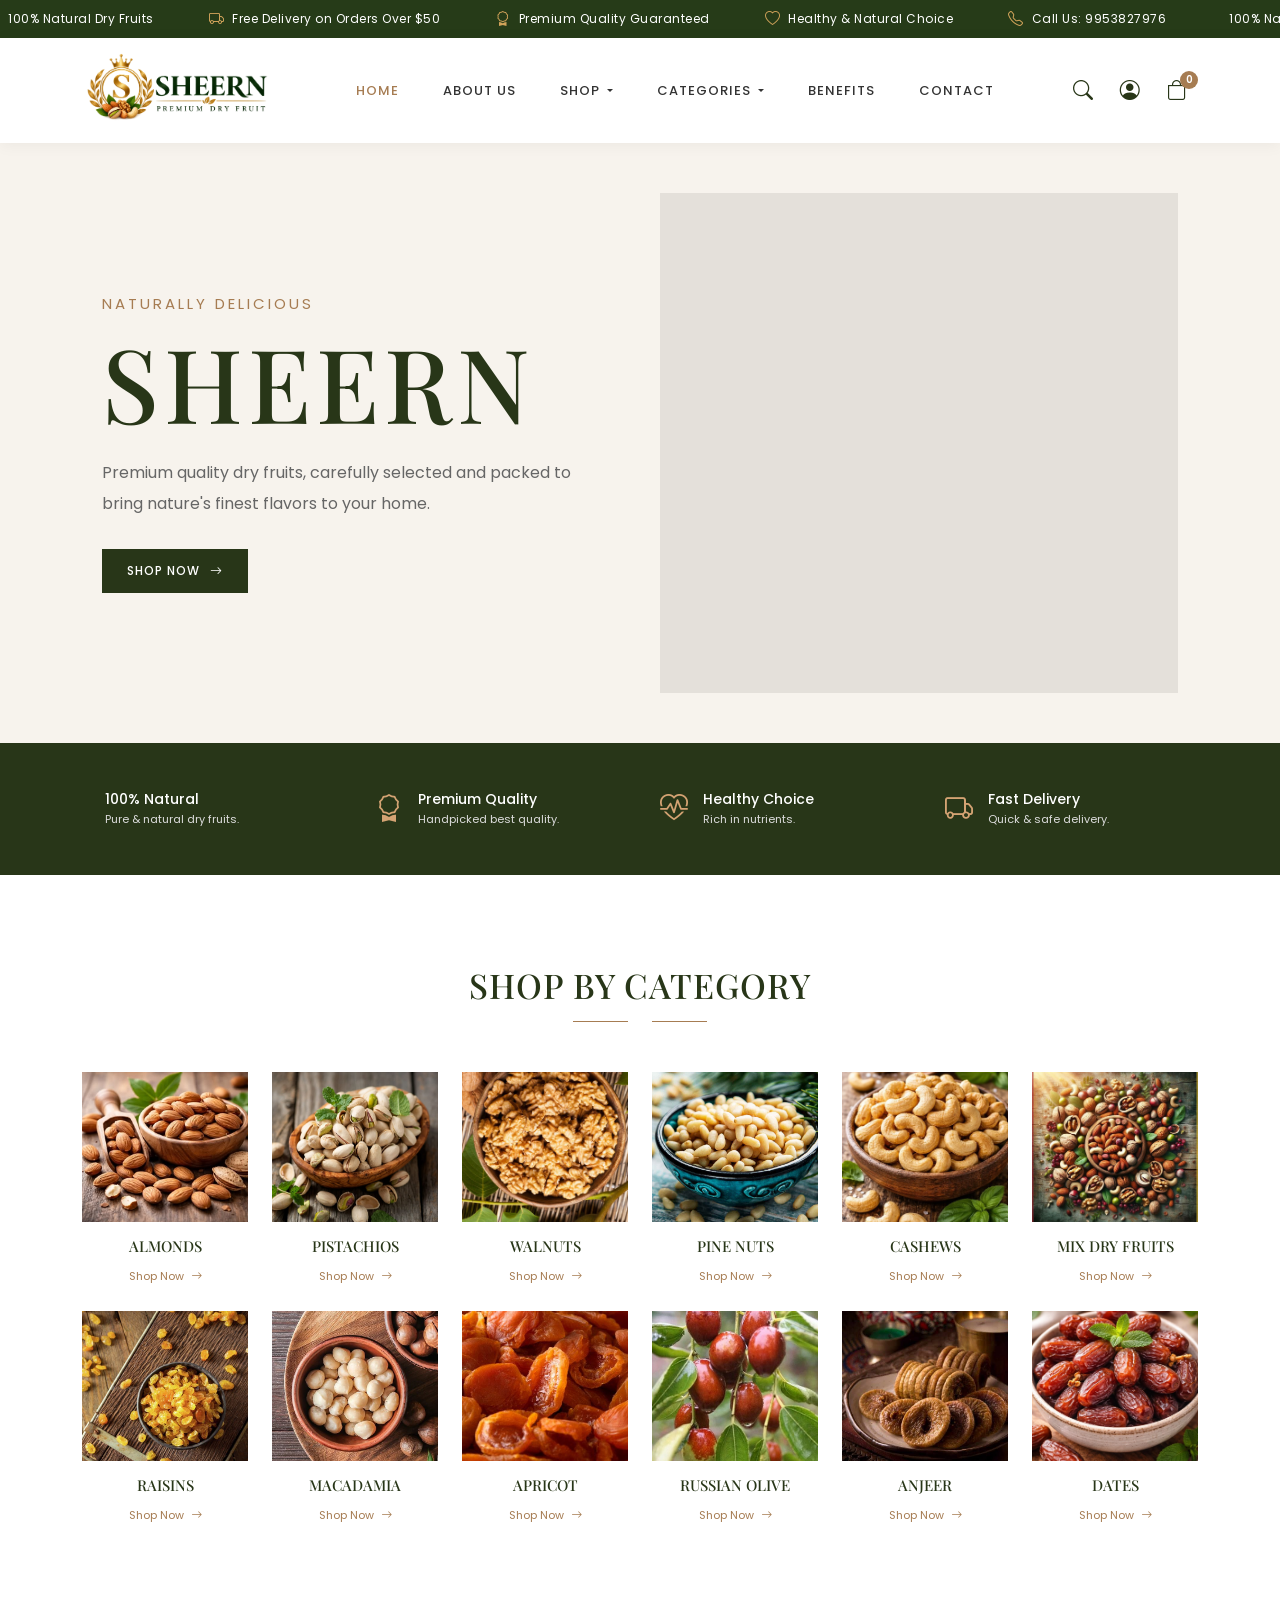
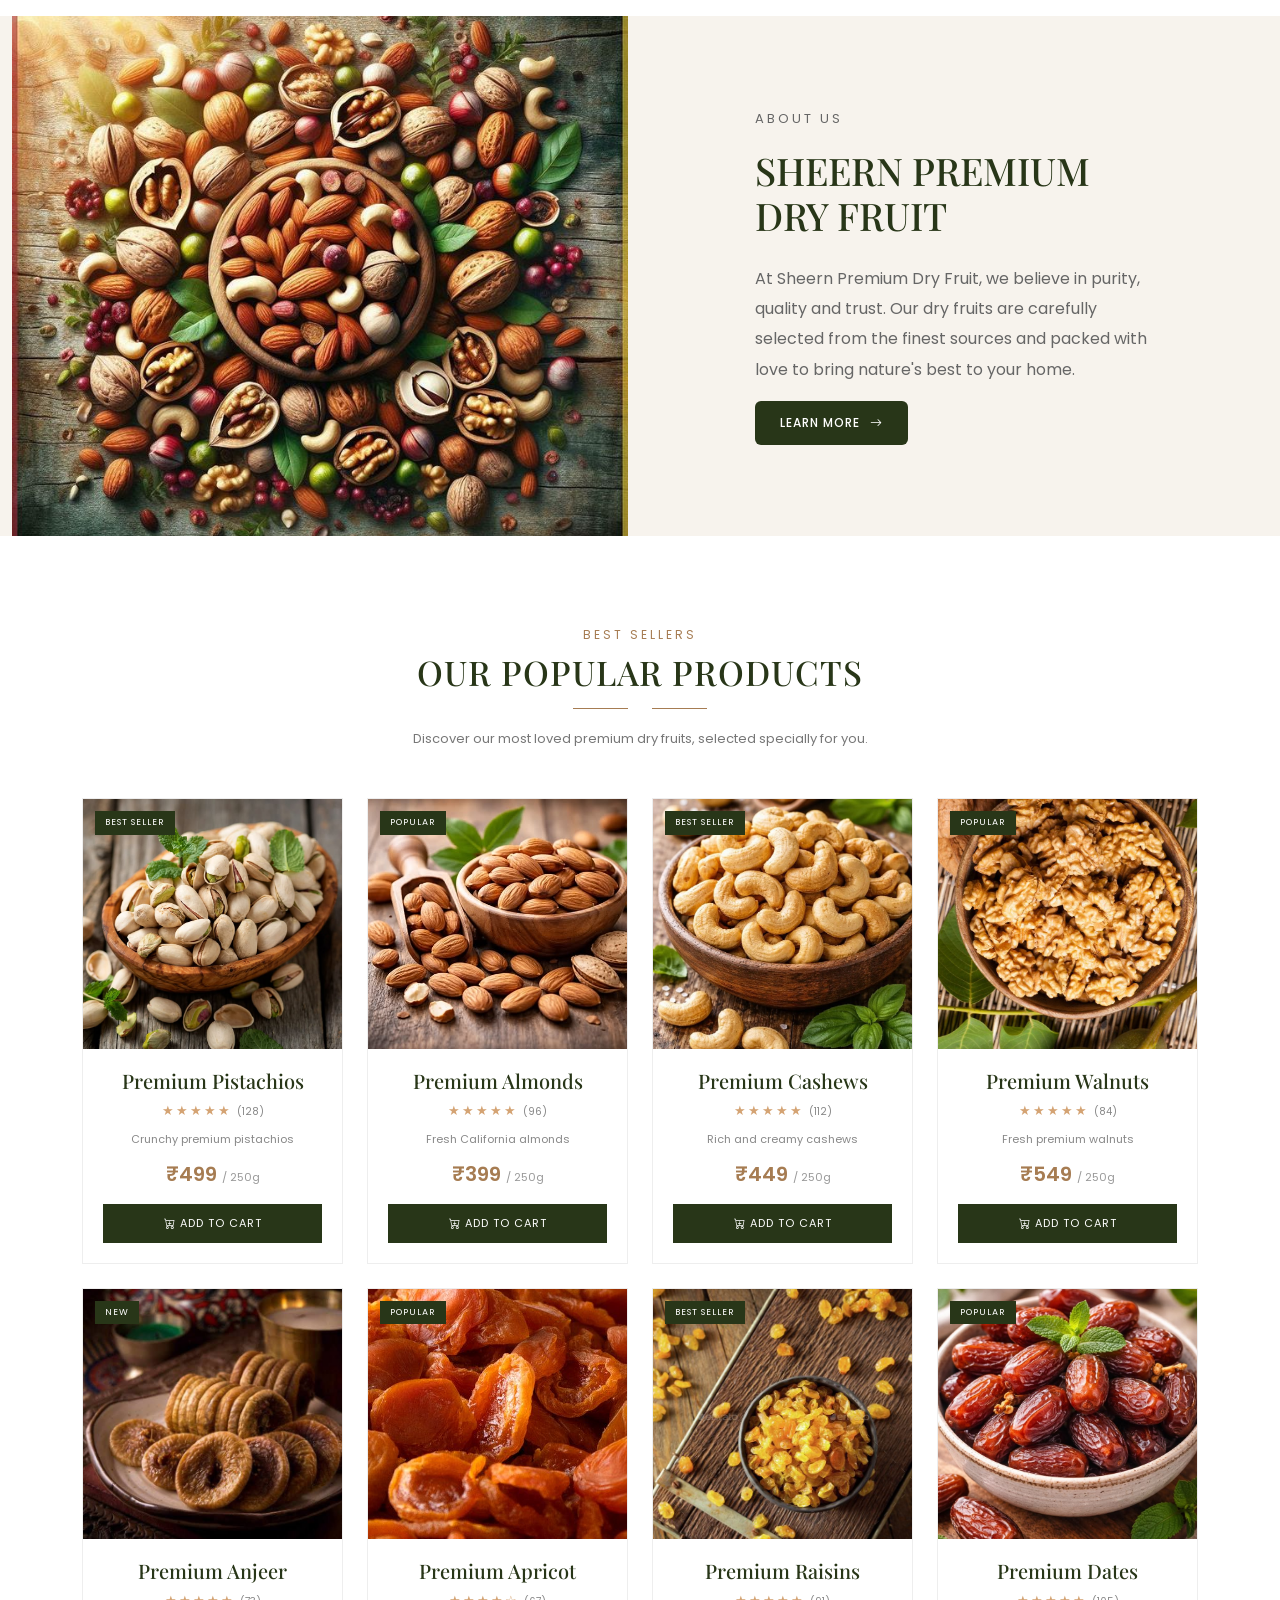
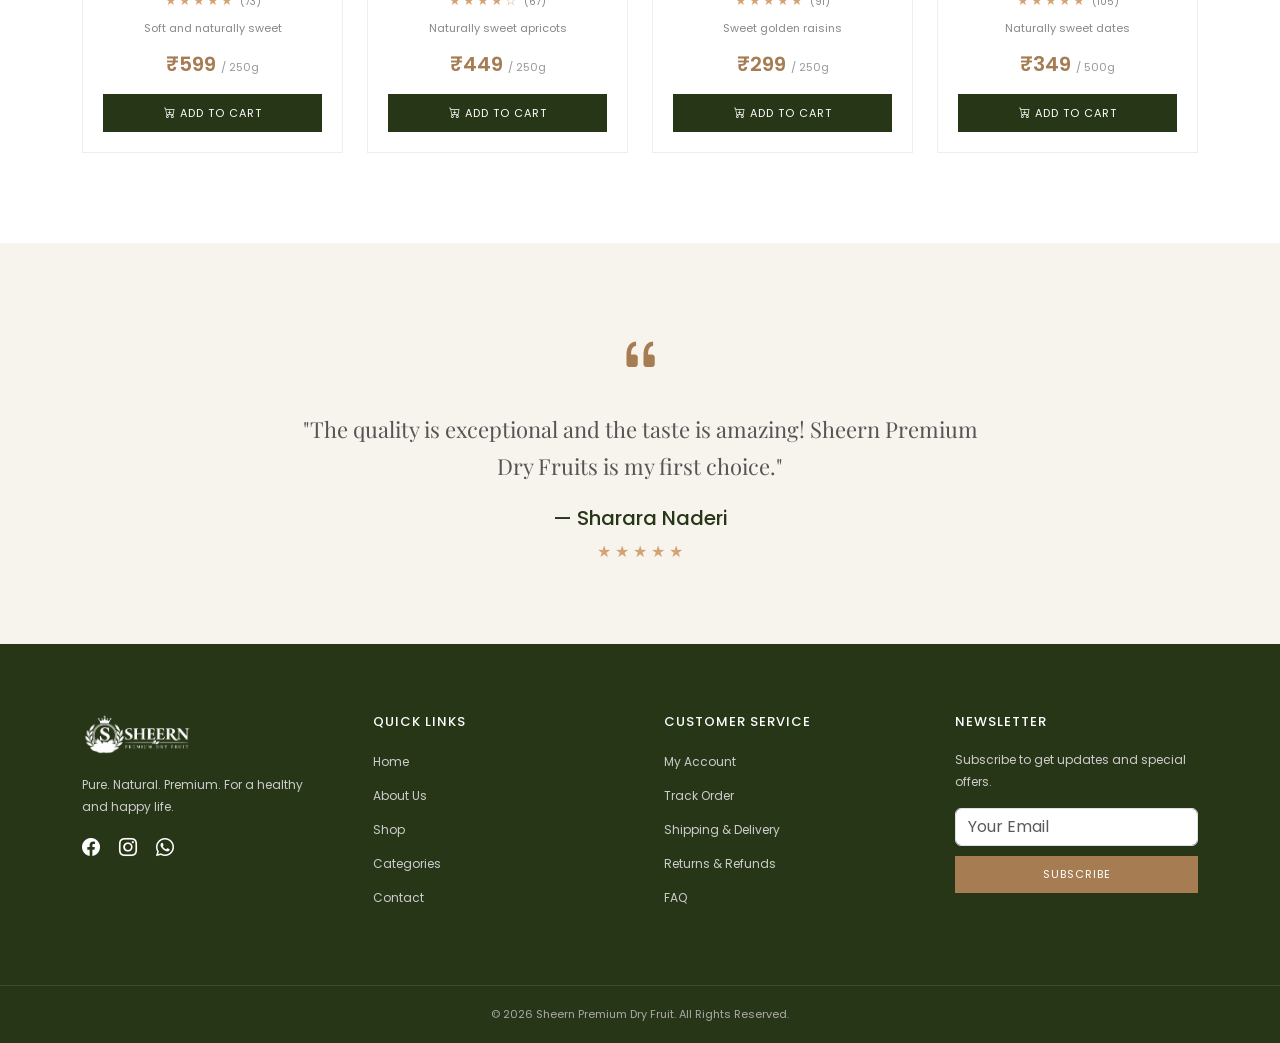
==== commit 77e05e1f: "New updated DryFruWeb website files" ====
--- a/index.html
+++ b/index.html
@@ -6,7 +6,6 @@
     <meta charset="UTF-8">
     <meta name="viewport" content="width=device-width, initial-scale=1.0">
 
-    ```
     <title>Sheern Premium Dry Fruit</title>
 
     <!-- ================= BOOTSTRAP ================= -->
@@ -22,13 +21,12 @@
 
     <!-- ================= CUSTOM CSS ================= -->
     <link rel="stylesheet" href="CSS/Style.css">
-    ```
+    
 
 </head>
 
 <body>
 
-    ```
     <!-- =====================================================
      TOP BAR
 ====================================================== -->
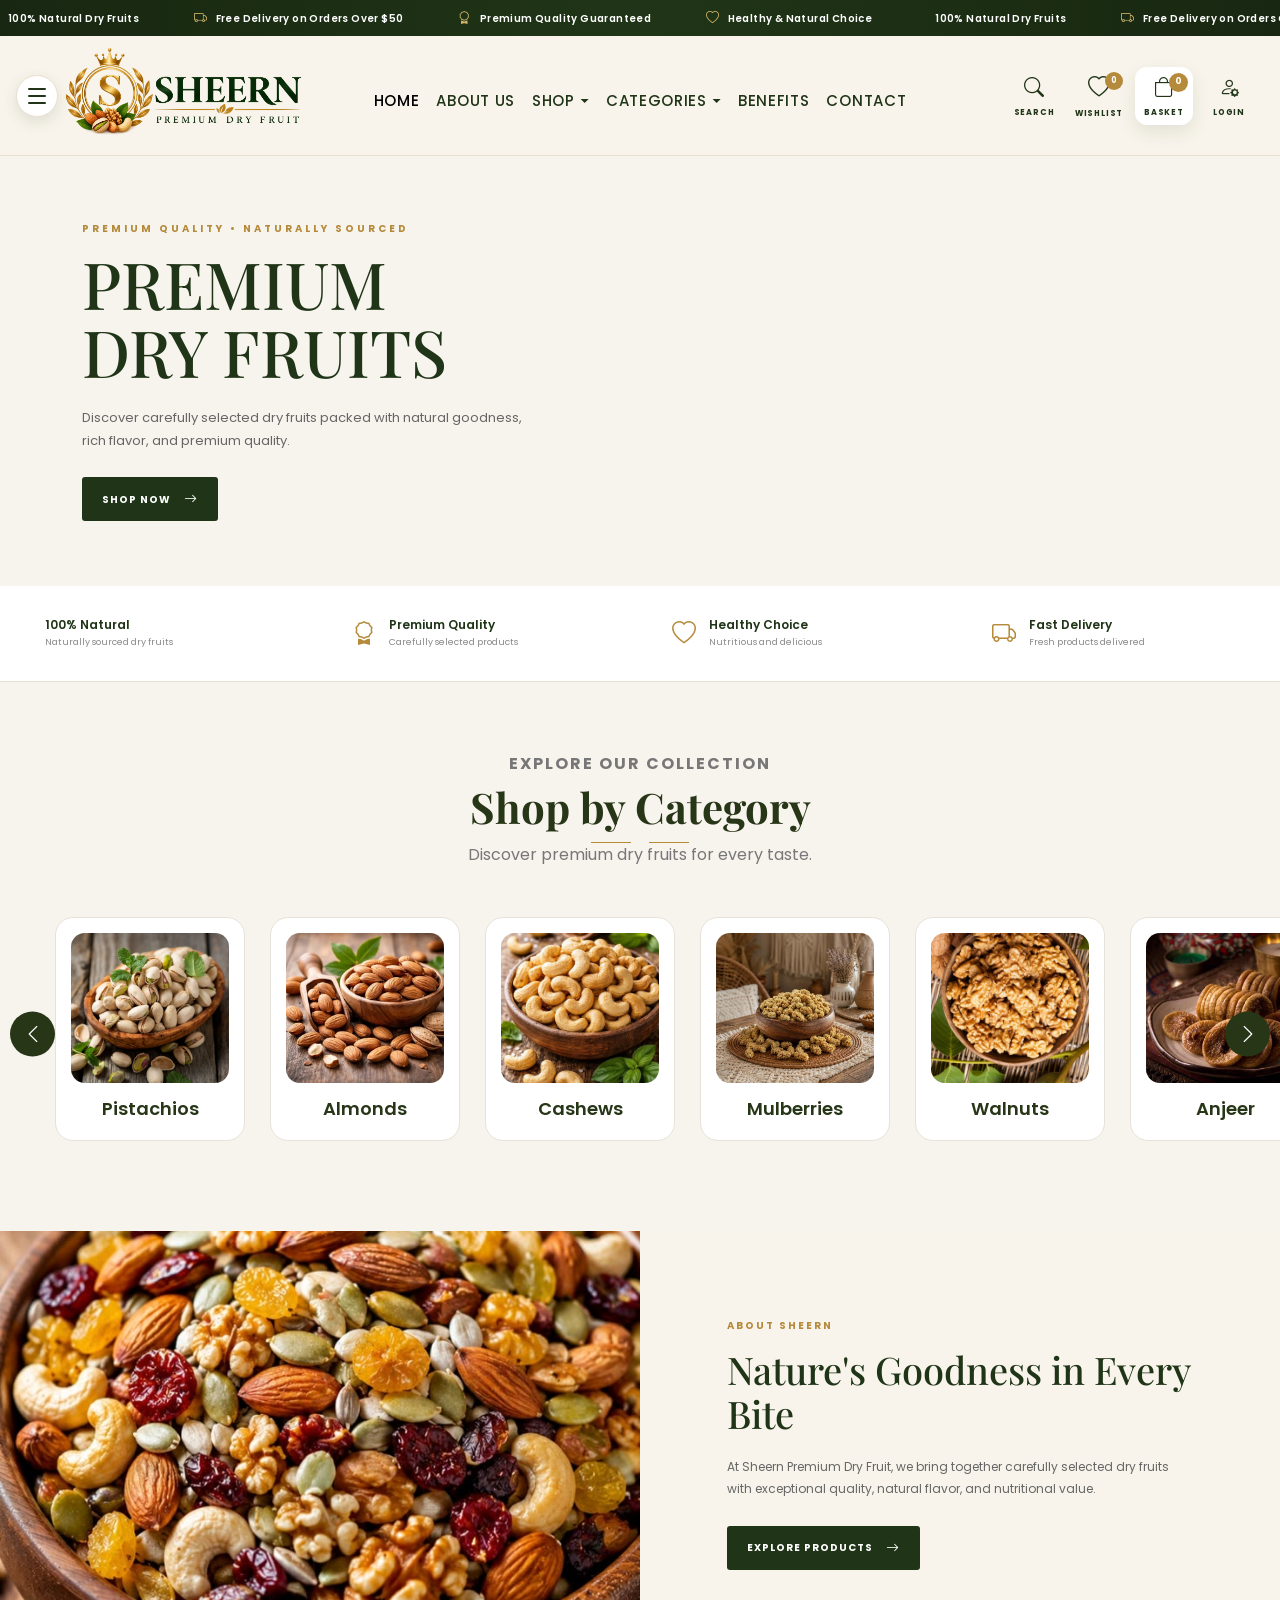
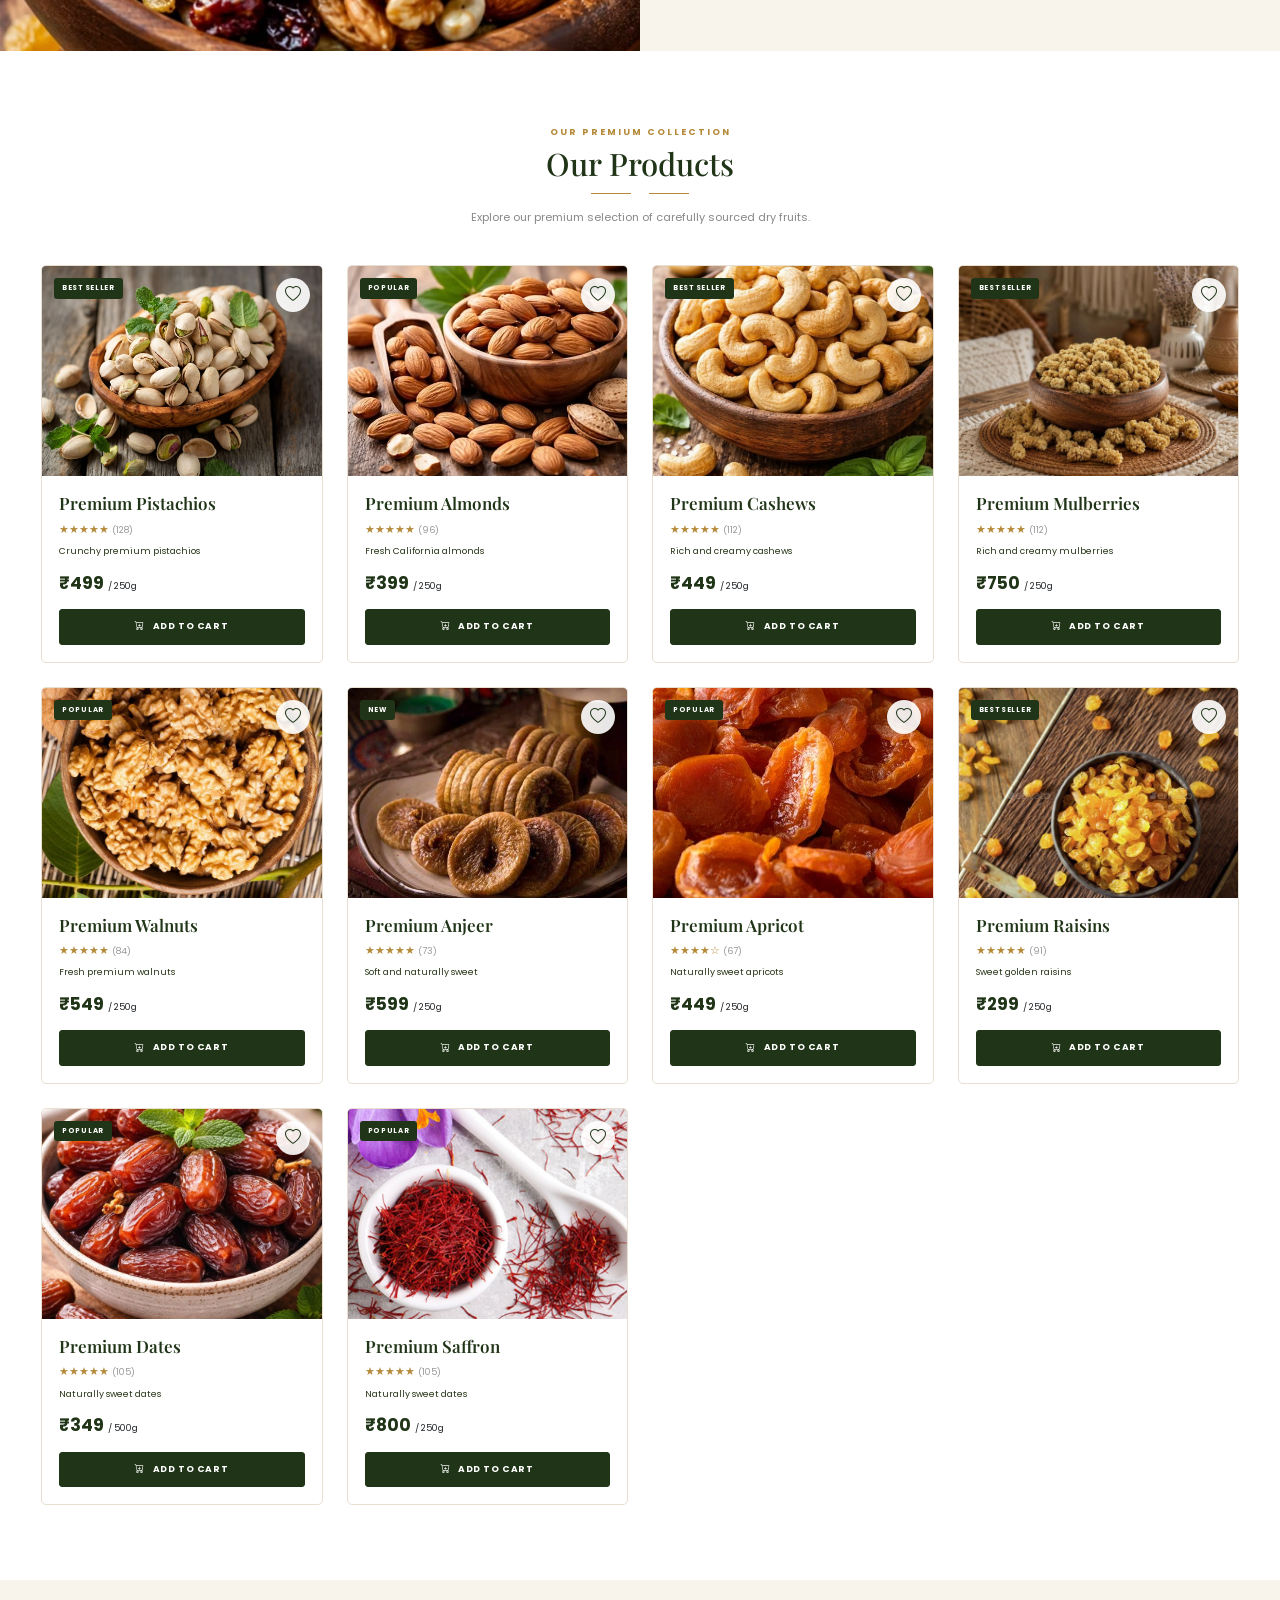
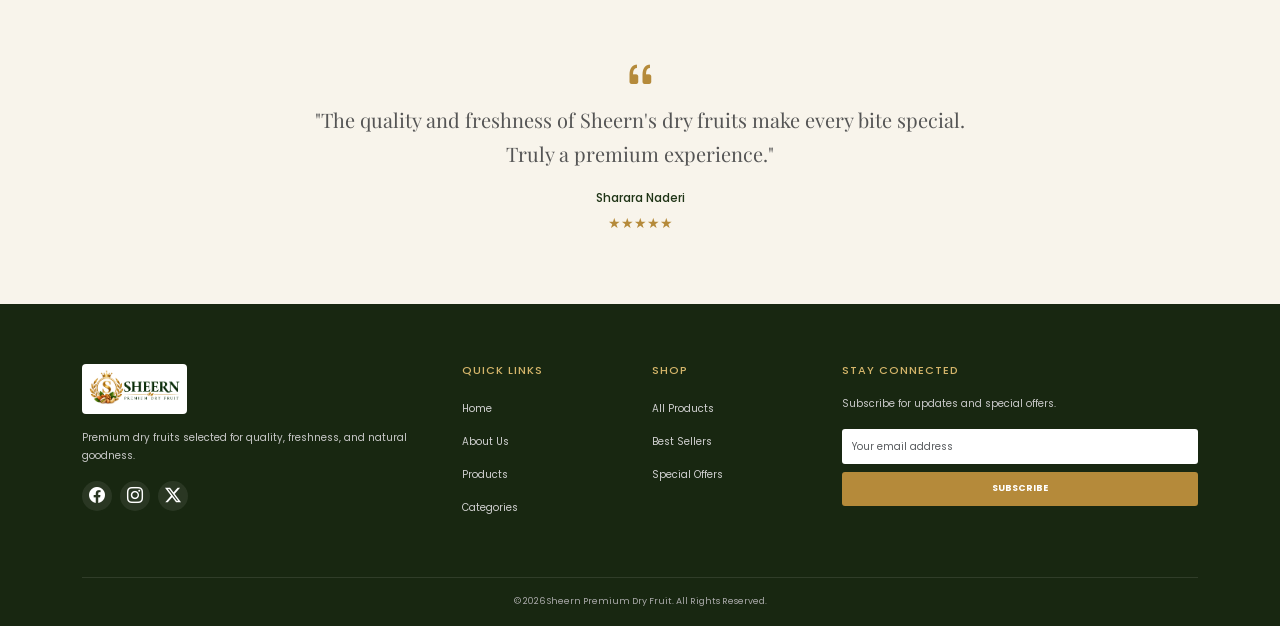
==== commit a3c8055b: "Updated on Navbar and sidebar" ====
--- a/index.html
+++ b/index.html
@@ -1,1338 +1,1369 @@
 <!DOCTYPE html>
-
 <html lang="en">
 
 <head>
+
     <meta charset="UTF-8">
+
     <meta name="viewport" content="width=device-width, initial-scale=1.0">
 
     <title>Sheern Premium Dry Fruit</title>
 
-    <!-- ================= BOOTSTRAP ================= -->
+
+    <!-- =====================================================
+         BOOTSTRAP
+    ====================================================== -->
+
     <link href="https://cdn.jsdelivr.net/npm/bootstrap@5.3.3/dist/css/bootstrap.min.css" rel="stylesheet">
 
-    <!-- ================= BOOTSTRAP ICONS ================= -->
+
+    <!-- =====================================================
+         BOOTSTRAP ICONS
+    ====================================================== -->
+
     <link rel="stylesheet" href="https://cdn.jsdelivr.net/npm/bootstrap-icons@1.11.3/font/bootstrap-icons.min.css">
 
-    <!-- ================= GOOGLE FONTS ================= -->
+
+    <!-- =====================================================
+         GOOGLE FONTS
+    ====================================================== -->
+
     <link
-        href="https://fonts.googleapis.com/css2?family=Playfair+Display:wght@400;500;600;700&family=Poppins:wght@300;400;500;600&display=swap"
+        href="https://fonts.googleapis.com/css2?family=Playfair+Display:wght@400;500;600;700&family=Poppins:wght@300;400;500;600;700&display=swap"
         rel="stylesheet">
 
-    <!-- ================= CUSTOM CSS ================= -->
+
+    <!-- =====================================================
+         YOUR CSS
+    ====================================================== -->
+
     <link rel="stylesheet" href="CSS/Style.css">
-    
 
 </head>
 
+
 <body>
 
-    <!-- =====================================================
-     TOP BAR
-====================================================== -->
-
-    <div class="top-bar">
-
-        <div class="moving-text">
-
-            <span>
-                <i class="bi bi-leaf"></i>
-                100% Natural Dry Fruits
-            </span>
-
-            <span>
-                <i class="bi bi-truck"></i>
-                Free Delivery on Orders Over $50
-            </span>
-
-            <span>
-                <i class="bi bi-award"></i>
-                Premium Quality Guaranteed
-            </span>
-
-            <span>
+
+    <!-- =========================================================
+         SIDEBAR
+    ========================================================= -->
+
+    <aside class="sheern-sidebar" id="sideNavbar">
+
+
+        <!-- SIDEBAR LOGO -->
+
+        <div class="sidebar-logo">
+
+            <img src="Photos/Logo.png" alt="Sheern Premium Dry Fruit">
+
+        </div>
+
+
+        <!-- SIDEBAR MENU -->
+
+        <nav class="sidebar-menu">
+
+
+            <!-- HOME -->
+
+            <div class="side-item">
+
+                <a href="#home" class="side-link">
+
+                    <i class="bi bi-house"></i>
+
+                    <span>Home</span>
+
+                </a>
+
+            </div>
+
+
+            <!-- SHOP -->
+
+            <div class="side-item">
+
+                <a href="javascript:void(0)" class="side-link" id="shopSideBtn">
+
+                    <i class="bi bi-shop"></i>
+
+                    <span>Shop</span>
+
+                    <i class="bi bi-chevron-right side-arrow"></i>
+
+                </a>
+
+
+                <!-- SHOP SUBMENU -->
+
+                <ul class="side-submenu" id="shopSubmenu">
+
+                    <li>
+
+                        <a href="#products">
+
+                            <i class="bi bi-grid"></i>
+
+                            <span>All Products</span>
+
+                        </a>
+
+                    </li>
+
+
+                    <li>
+
+                        <a href="#products">
+
+                            <i class="bi bi-star"></i>
+
+                            <span>Best Sellers</span>
+
+                        </a>
+
+                    </li>
+
+
+                    <li>
+
+                        <a href="#products">
+
+                            <i class="bi bi-tag"></i>
+
+                            <span>Special Offers</span>
+
+                        </a>
+
+                    </li>
+
+                </ul>
+
+            </div>
+
+
+            <!-- CATEGORIES -->
+
+            <div class="side-item">
+
+                <a href="#categories" class="side-link">
+
+                    <i class="bi bi-collection"></i>
+
+                    <span>Categories</span>
+
+                </a>
+
+            </div>
+
+
+            <!-- ABOUT -->
+
+            <div class="side-item">
+
+                <a href="#about" class="side-link">
+
+                    <i class="bi bi-info-circle"></i>
+
+                    <span>About Us</span>
+
+                </a>
+
+            </div>
+
+
+            <!-- CUSTOMER LOVE -->
+
+            <div class="side-item">
+
+                <a href="#feedback" class="side-link">
+
+                    <i class="bi bi-heart"></i>
+
+                    <span>Customer Love</span>
+
+                </a>
+
+            </div>
+
+
+            <!-- CONTACT -->
+
+            <div class="side-item">
+
+                <a href="#contact" class="side-link">
+
+                    <i class="bi bi-envelope"></i>
+
+                    <span>Contact</span>
+
+                </a>
+
+            </div>
+
+        </nav>
+
+
+        <!-- SIDEBAR PROMOTION -->
+
+        <div class="Promo-sidebar">
+
+            <img src="Photos/Afghani.jpg" class="sidebar-promo-image" alt="Afghani Dry Fruits">
+
+            <div class="sidebar-promo-overlay"></div>
+
+            <div class="sidebar-promo-content">
+
+                <span>Healthy</span>
+
+                <strong>Choices</strong>
+
+                <span>Better Life</span>
+
+                <small>
+                    Premium quality dry fruits
+                </small>
+
+            </div>
+
+        </div>
+
+
+        <!-- SIDEBAR BOTTOM -->
+
+        <div class="sidebar-bottom">
+
+
+            <!-- WISHLIST -->
+
+            <a href="#products" class="side-bottom-link">
+
                 <i class="bi bi-heart"></i>
-                Healthy & Natural Choice
-            </span>
-
-            <span>
-                <i class="bi bi-telephone"></i>
-                Call Us: 9953827976
-            </span>
-
-            <!-- Repeat -->
-
-            <span>
-                <i class="bi bi-leaf"></i>
-                100% Natural Dry Fruits
-            </span>
-
-            <span>
-                <i class="bi bi-truck"></i>
-                Free Delivery on Orders Over $50
-            </span>
-
-            <span>
-                <i class="bi bi-award"></i>
-                Premium Quality Guaranteed
-            </span>
-
-            <span>
-                <i class="bi bi-heart"></i>
-                Healthy & Natural Choice
-            </span>
-
-            <span>
-                <i class="bi bi-telephone"></i>
-                Call Us: 9953827976
-            </span>
+
+                <span>Wishlist</span>
+
+                <span class="status-dot" id="sidebarWishlistCount">
+
+                    0
+
+                </span>
+
+            </a>
+
+
+            <!-- ACCOUNT -->
+
+            <a href="#" class="side-bottom-link">
+
+                <i class="bi bi-person"></i>
+
+                <span>Account</span>
+
+            </a>
 
         </div>
 
+    </aside>
+
+
+    <!-- =========================================================
+         SIDEBAR OVERLAY
+    ========================================================= -->
+
+    <div class="sidebar-overlay" id="sidebarOverlay">
     </div>
 
 
-    <!-- =====================================================
-     NAVBAR
-====================================================== -->
-
-    <nav class="navbar navbar-expand-lg navbar-light bg-white sticky-top main-navbar">
-
-        <div class="container">
-
-            <!-- LOGO -->
-
-            <a class="navbar-brand logo" href="#home">
-
-                <img src="Photos/Logo.png" alt="Sheern Premium Dry Fruit">
+    <!-- =========================================================
+         MENU BUTTON
+    ========================================================= -->
+
+    <button class="sheern-menu-button" id="SIDE_toggle" type="button" aria-label="Open Menu" aria-expanded="false">
+
+        <span></span>
+        <span></span>
+        <span></span>
+
+    </button>
+
+
+    <!-- =========================================================
+         MAIN
+    ========================================================= -->
+
+    <main class="sheern-main">
+
+
+        <!-- =====================================================
+             PROMOTION BAR
+        ====================================================== -->
+
+        <div class="sheern-promo-bar">
+
+            <div class="promo-track">
+
+                <div class="promo-item">
+
+                    <i class="bi bi-leaf"></i>
+
+                    <span>
+                        100% Natural Dry Fruits
+                    </span>
+
+                </div>
+
+
+                <div class="promo-item">
+
+                    <i class="bi bi-truck"></i>
+
+                    <span>
+                        Free Delivery on Orders Over $50
+                    </span>
+
+                </div>
+
+
+                <div class="promo-item">
+
+                    <i class="bi bi-award"></i>
+
+                    <span>
+                        Premium Quality Guaranteed
+                    </span>
+
+                </div>
+
+
+                <div class="promo-item">
+
+                    <i class="bi bi-heart"></i>
+
+                    <span>
+                        Healthy & Natural Choice
+                    </span>
+
+                </div>
+
+
+                <!-- DUPLICATE FOR INFINITE SCROLL -->
+
+                <div class="promo-item">
+
+                    <i class="bi bi-leaf"></i>
+
+                    <span>
+                        100% Natural Dry Fruits
+                    </span>
+
+                </div>
+
+
+                <div class="promo-item">
+
+                    <i class="bi bi-truck"></i>
+
+                    <span>
+                        Free Delivery on Orders Over $50
+                    </span>
+
+                </div>
+
+
+                <div class="promo-item">
+
+                    <i class="bi bi-award"></i>
+
+                    <span>
+                        Premium Quality Guaranteed
+                    </span>
+
+                </div>
+
+
+                <div class="promo-item">
+
+                    <i class="bi bi-heart"></i>
+
+                    <span>
+                        Healthy & Natural Choice
+                    </span>
+
+                </div>
+
+            </div>
+
+        </div>
+
+
+        <!-- =====================================================
+             HEADER
+        ====================================================== -->
+
+        <header class="sheern-header">
+
+
+            <!-- HEADER DECORATION -->
+
+            <div class="header-decoration">
+
+                <span></span>
+                <span></span>
+
+            </div>
+
+
+            <!-- =================================================
+                 BRAND
+            ================================================== -->
+
+            <a href="#home" class="sheern-brand">
+
+                <img src="Photos/Logo.png" class="sheern-logo" alt="Sheern Premium Dry Fruit">
 
             </a>
 
 
-            <!-- MOBILE TOGGLE -->
-
-            <button class="navbar-toggler" type="button" data-bs-toggle="collapse" data-bs-target="#mainNavbar"
-                aria-controls="mainNavbar" aria-expanded="false" aria-label="Toggle navigation">
-
-                <span class="navbar-toggler-icon"></span>
+            <!-- =================================================
+                 NAVIGATION
+            ================================================== -->
+
+            <nav class="navbar navbar-expand-lg sheern-navbar">
+
+                <div class="container-fluid">
+
+
+                    <!-- MOBILE TOGGLER -->
+
+                    <button class="navbar-toggler" type="button" data-bs-toggle="collapse" data-bs-target="#mainNavbar"
+                        aria-controls="mainNavbar" aria-expanded="false" aria-label="Toggle navigation">
+
+                        <span class="navbar-toggler-icon"></span>
+
+                    </button>
+
+
+                    <!-- NAVIGATION MENU -->
+
+                    <div class="collapse navbar-collapse" id="mainNavbar">
+
+                        <ul class="navbar-nav">
+
+
+                            <!-- HOME -->
+
+                            <li class="nav-item">
+
+                                <a class="nav-link active" href="#home">
+
+                                    HOME
+
+                                </a>
+
+                            </li>
+
+
+                            <!-- ABOUT -->
+
+                            <li class="nav-item">
+
+                                <a class="nav-link" href="#about">
+
+                                    ABOUT US
+
+                                </a>
+
+                            </li>
+
+
+                            <!-- SHOP -->
+
+                            <li class="nav-item dropdown">
+
+                                <a class="nav-link dropdown-toggle" href="#products" role="button"
+                                    data-bs-toggle="dropdown" aria-expanded="false">
+
+                                    SHOP
+
+                                </a>
+
+
+                                <ul class="dropdown-menu">
+
+                                    <li>
+
+                                        <a class="dropdown-item" href="#products">
+
+                                            <i class="bi bi-grid"></i>
+
+                                            All Products
+
+                                        </a>
+
+                                    </li>
+
+
+                                    <li>
+
+                                        <a class="dropdown-item" href="#products">
+
+                                            <i class="bi bi-star"></i>
+
+                                            Best Sellers
+
+                                        </a>
+
+                                    </li>
+
+
+                                    <li>
+
+                                        <a class="dropdown-item" href="#products">
+
+                                            <i class="bi bi-tag"></i>
+
+                                            Special Offers
+
+                                        </a>
+
+                                    </li>
+
+                                </ul>
+
+                            </li>
+
+
+                            <!-- CATEGORIES -->
+
+                            <li class="nav-item dropdown">
+
+                                <a class="nav-link dropdown-toggle" href="#categories" role="button"
+                                    data-bs-toggle="dropdown" aria-expanded="false">
+
+                                    CATEGORIES
+
+                                </a>
+
+
+                                <ul class="dropdown-menu">
+
+                                    <li>
+
+                                        <a class="dropdown-item" href="#categories">
+
+                                            <i class="bi bi-grid-3x3-gap"></i>
+
+                                            Dry Fruits
+
+                                        </a>
+
+                                    </li>
+
+
+                                    <li>
+
+                                        <a class="dropdown-item" href="#categories">
+
+                                            <i class="bi bi-gem"></i>
+
+                                            Premium Collection
+
+                                        </a>
+
+                                    </li>
+
+                                </ul>
+
+                            </li>
+
+
+                            <!-- BENEFITS -->
+
+                            <li class="nav-item">
+
+                                <a class="nav-link" href="#benefits">
+
+                                    BENEFITS
+
+                                </a>
+
+                            </li>
+
+
+                            <!-- CONTACT -->
+
+                            <li class="nav-item">
+
+                                <a class="nav-link" href="#contact">
+
+                                    CONTACT
+
+                                </a>
+
+                            </li>
+
+                        </ul>
+
+                    </div>
+
+                </div>
+
+            </nav>
+
+
+            <!-- =================================================
+                 HEADER ACTIONS
+            ================================================== -->
+
+            <div class="sheern-header-actions">
+
+
+                <!-- SEARCH -->
+
+                <button type="button" class="sheern-action search-action" data-bs-toggle="modal"
+                    data-bs-target="#searchModal" aria-label="Search">
+
+                    <i class="bi bi-search"></i>
+
+                    <span class="action-label">
+                        Search
+                    </span>
+
+                </button>
+
+                <!-- WISHLIST -->
+                <button type="button" class="sheern-action wishlist-action" id="headerWishlistButton"
+                    aria-label="Wishlist">
+
+                    <i class="bi bi-heart"></i>
+
+                    <span class="action-label">
+                        Wishlist
+                    </span>
+
+                    <span class="sheern-wishlist-count" id="headerWishlistCount">
+                        0
+                    </span>
+
+                </button>
+
+
+                <!-- BASKET -->
+
+                <button type="button" class="sheern-action cart-action" data-bs-toggle="offcanvas"
+                    data-bs-target="#cartCanvas" aria-label="Shopping Basket">
+
+                    <i class="bi bi-bag"></i>
+
+                    <span class="action-label">
+                        Basket
+                    </span>
+
+                    <span class="sheern-cart-count" id="headerCartCount">
+
+                        0
+
+                    </span>
+
+                </button>
+                <!-- ADMIN -->
+
+                <a href="Login.html" class="sheern-action admin-action" aria-label="Login">
+
+                    <i class="bi bi-person-gear"></i>
+
+                    <span class="action-label">
+                        Login
+                    </span>
+
+                </a>
+
+            </div>
+
+        </header>
+
+
+        <!-- =====================================================
+             HERO
+        ====================================================== -->
+
+        <section class="hero" id="home">
+
+            <div class="container-fluid">
+
+                <div class="row align-items-center">
+
+
+                    <!-- HERO CONTENT -->
+
+                    <div class="col-lg-6">
+
+                        <div class="hero-content">
+
+                            <p class="hero-small">
+
+                                PREMIUM QUALITY • NATURALLY SOURCED
+
+                            </p>
+
+
+                            <h1>
+
+                                PREMIUM<br>
+                                DRY FRUITS
+
+                            </h1>
+
+
+                            <p class="hero-description">
+
+                                Discover carefully selected dry fruits
+                                packed with natural goodness, rich flavor,
+                                and premium quality.
+
+                            </p>
+
+
+                            <a href="#products" class="shop-btn">
+
+                                SHOP NOW
+
+                                <i class="bi bi-arrow-right"></i>
+
+                            </a>
+
+                        </div>
+
+                    </div>
+
+
+                    <!-- HERO VIDEO -->
+
+                    <div class="col-lg-6 hero-media">
+
+                        <div class="hero-video-wrapper">
+
+                            <video class="hero-video" autoplay muted loop playsinline>
+
+                                <source src="Photos/Hero1.mp4" type="video/mp4">
+
+                                Your browser does not support video.
+
+                            </video>
+
+
+                            <div class="hero-video-overlay"></div>
+
+                        </div>
+
+                    </div>
+
+                </div>
+
+            </div>
+
+        </section>
+
+
+        <!-- =====================================================
+             BENEFITS
+        ====================================================== -->
+
+        <section class="benefits" id="benefits">
+
+            <div class="container-fluid">
+
+                <div class="row">
+
+
+                    <div class="col-lg-3 col-md-6">
+
+                        <div class="benefit-item">
+
+                            <i class="bi bi-leaf benefit-icon"></i>
+
+                            <div>
+
+                                <h5>
+                                    100% Natural
+                                </h5>
+
+                                <p>
+                                    Naturally sourced dry fruits
+                                </p>
+
+                            </div>
+
+                        </div>
+
+                    </div>
+
+
+                    <div class="col-lg-3 col-md-6">
+
+                        <div class="benefit-item">
+
+                            <i class="bi bi-award benefit-icon"></i>
+
+                            <div>
+
+                                <h5>
+                                    Premium Quality
+                                </h5>
+
+                                <p>
+                                    Carefully selected products
+                                </p>
+
+                            </div>
+
+                        </div>
+
+                    </div>
+
+
+                    <div class="col-lg-3 col-md-6">
+
+                        <div class="benefit-item">
+
+                            <i class="bi bi-heart benefit-icon"></i>
+
+                            <div>
+
+                                <h5>
+                                    Healthy Choice
+                                </h5>
+
+                                <p>
+                                    Nutritious and delicious
+                                </p>
+
+                            </div>
+
+                        </div>
+
+                    </div>
+
+
+                    <div class="col-lg-3 col-md-6">
+
+                        <div class="benefit-item">
+
+                            <i class="bi bi-truck benefit-icon"></i>
+
+                            <div>
+
+                                <h5>
+                                    Fast Delivery
+                                </h5>
+
+                                <p>
+                                    Fresh products delivered
+                                </p>
+
+                            </div>
+
+                        </div>
+
+                    </div>
+
+                </div>
+
+            </div>
+
+        </section>
+
+
+        <!-- =====================================================
+             CATEGORIES
+        ====================================================== -->
+
+        <section class="category-section" id="categories">
+
+
+            <div class="section-title">
+
+                <p>
+                    EXPLORE OUR COLLECTION
+                </p>
+
+                <h2>
+                    Shop by Category
+                </h2>
+
+                <div class="title-line">
+
+                    <span></span>
+
+                    <i class="bi bi-leaf"></i>
+
+                    <span></span>
+
+                </div>
+
+                <p>
+                    Discover premium dry fruits for every taste.
+                </p>
+
+            </div>
+
+
+            <div class="category-slider-wrapper">
+
+
+                <!-- PREVIOUS -->
+
+                <button type="button" class="category-arrow category-prev" id="categoryPrev"
+                    aria-label="Previous categories">
+
+                    <i class="bi bi-chevron-left"></i>
+
+                </button>
+
+
+                <!-- CATEGORY SLIDER -->
+
+                <div class="category-slider" id="categorySlider">
+
+                    <!-- Categories generated by JS -->
+
+                </div>
+
+
+                <!-- NEXT -->
+
+                <button type="button" class="category-arrow category-next" id="categoryNext"
+                    aria-label="Next categories">
+
+                    <i class="bi bi-chevron-right"></i>
+
+                </button>
+
+            </div>
+
+        </section>
+
+
+        <!-- =====================================================
+             ABOUT
+        ====================================================== -->
+
+        <section class="about-section" id="about">
+
+            <div class="container-fluid">
+
+                <div class="row align-items-center">
+
+
+                    <div class="col-lg-6 p-0">
+
+                        <img src="Photos/MIX.jpg" class="about-image" alt="Premium Mixed Dry Fruits">
+
+                    </div>
+
+
+                    <div class="col-lg-6">
+
+                        <div class="about-content">
+
+                            <span class="about-small">
+
+                                ABOUT SHEERN
+
+                            </span>
+
+
+                            <h2>
+
+                                Nature's Goodness
+                                in Every Bite
+
+                            </h2>
+
+
+                            <p>
+
+                                At Sheern Premium Dry Fruit,
+                                we bring together carefully selected
+                                dry fruits with exceptional quality,
+                                natural flavor, and nutritional value.
+
+                            </p>
+
+
+                            <a href="#products" class="shop-btn">
+
+                                EXPLORE PRODUCTS
+
+                                <i class="bi bi-arrow-right"></i>
+
+                            </a>
+
+                        </div>
+
+                    </div>
+
+                </div>
+
+            </div>
+
+        </section>
+
+
+        <!-- =====================================================
+             PRODUCTS
+        ====================================================== -->
+
+        <section class="products-section section-padding" id="products">
+
+
+            <div class="section-title">
+
+                <p>
+                    OUR PREMIUM COLLECTION
+                </p>
+
+                <h2>
+                    Our Products
+                </h2>
+
+                <div class="title-line">
+
+                    <span></span>
+
+                    <i class="bi bi-leaf"></i>
+
+                    <span></span>
+
+                </div>
+
+                <p class="product-intro">
+
+                    Explore our premium selection of
+                    carefully sourced dry fruits.
+
+                </p>
+
+            </div>
+
+
+            <!-- PRODUCT GRID -->
+
+            <div class="container-fluid">
+
+                <div class="row g-4" id="productGrid">
+
+                    <!-- Products generated from JSON -->
+
+                </div>
+
+            </div>
+
+        </section>
+
+
+        <!-- =====================================================
+             CUSTOMER LOVE
+        ====================================================== -->
+
+        <section class="testimonial" id="feedback">
+
+            <div class="text-center">
+
+                <i class="bi bi-quote quote-icon"></i>
+
+
+                <p class="testimonial-text">
+
+                    "The quality and freshness of Sheern's
+                    dry fruits make every bite special.
+                    Truly a premium experience."
+
+                </p>
+
+
+                <h5>
+                    Sharara Naderi
+                </h5>
+
+
+                <div class="stars">
+                    ★★★★★
+                </div>
+
+            </div>
+
+        </section>
+
+
+        <!-- =====================================================
+             FOOTER
+        ====================================================== -->
+
+        <footer id="contact">
+
+            <div class="container">
+
+                <div class="row g-4">
+
+
+                    <!-- ABOUT -->
+
+                    <div class="col-lg-4 col-md-6">
+
+                        <div class="footer-logo">
+
+                            <img src="Photos/Logo.png" alt="Sheern">
+
+                        </div>
+
+
+                        <p>
+
+                            Premium dry fruits selected
+                            for quality, freshness, and
+                            natural goodness.
+
+                        </p>
+
+
+                        <div class="footer-social">
+
+                            <a href="#" aria-label="Facebook">
+
+                                <i class="bi bi-facebook"></i>
+
+                            </a>
+
+
+                            <a href="#" aria-label="Instagram">
+
+                                <i class="bi bi-instagram"></i>
+
+                            </a>
+
+
+                            <a href="#" aria-label="Twitter">
+
+                                <i class="bi bi-twitter-x"></i>
+
+                            </a>
+
+                        </div>
+
+                    </div>
+
+
+                    <!-- QUICK LINKS -->
+
+                    <div class="col-lg-2 col-md-6">
+
+                        <h5>
+                            QUICK LINKS
+                        </h5>
+
+                        <ul>
+
+                            <li>
+                                <a href="#home">Home</a>
+                            </li>
+
+                            <li>
+                                <a href="#about">About Us</a>
+                            </li>
+
+                            <li>
+                                <a href="#products">Products</a>
+                            </li>
+
+                            <li>
+                                <a href="#categories">Categories</a>
+                            </li>
+
+                        </ul>
+
+                    </div>
+
+
+                    <!-- SHOP -->
+
+                    <div class="col-lg-2 col-md-6">
+
+                        <h5>
+                            SHOP
+                        </h5>
+
+                        <ul>
+
+                            <li>
+
+                                <a href="#products">
+                                    All Products
+                                </a>
+
+                            </li>
+
+                            <li>
+
+                                <a href="#products">
+                                    Best Sellers
+                                </a>
+
+                            </li>
+
+                            <li>
+
+                                <a href="#products">
+                                    Special Offers
+                                </a>
+
+                            </li>
+
+                        </ul>
+
+                    </div>
+
+
+                    <!-- NEWSLETTER -->
+
+                    <div class="col-lg-4 col-md-6">
+
+                        <h5>
+                            STAY CONNECTED
+                        </h5>
+
+                        <p>
+
+                            Subscribe for updates and
+                            special offers.
+
+                        </p>
+
+
+                        <input type="email" class="form-control" placeholder="Your email address">
+
+
+                        <button type="button" class="subscribe-btn">
+
+                            SUBSCRIBE
+
+                        </button>
+
+                    </div>
+
+                </div>
+
+
+                <!-- COPYRIGHT -->
+
+                <div class="copyright">
+
+                    © 2026 Sheern Premium Dry Fruit.
+                    All Rights Reserved.
+
+                </div>
+
+            </div>
+
+        </footer>
+
+    </main>
+
+
+    <!-- =========================================================
+         SEARCH MODAL
+    ========================================================= -->
+
+    <div class="modal fade" id="searchModal" tabindex="-1" aria-hidden="true">
+
+        <div class="modal-dialog modal-dialog-centered">
+
+            <div class="modal-content search-modal">
+
+
+                <div class="modal-header">
+
+                    <h5 class="modal-title">
+
+                        <i class="bi bi-search"></i>
+
+                        Search Products
+
+                    </h5>
+
+
+                    <button type="button" class="btn-close" data-bs-dismiss="modal" aria-label="Close">
+
+                    </button>
+
+                </div>
+
+
+                <div class="modal-body">
+
+                    <div class="search-box">
+
+                        <input type="text" id="searchInput" class="form-control" placeholder="Search dry fruits...">
+
+
+                        <button type="button" class="search-submit" id="searchSubmitButton">
+
+                            <i class="bi bi-search"></i>
+
+                        </button>
+
+                    </div>
+
+
+                    <div class="search-results" id="searchResults">
+
+                        <p class="search-hint">
+
+                            <i class="bi bi-info-circle"></i>
+
+                            Search for your favorite dry fruits.
+
+                        </p>
+
+                    </div>
+
+                </div>
+
+            </div>
+
+        </div>
+
+    </div>
+
+
+    <!-- =========================================================
+         CART OFFCANVAS
+    ========================================================= -->
+
+    <div class="offcanvas offcanvas-end" tabindex="-1" id="cartCanvas">
+
+
+        <div class="offcanvas-header">
+
+            <h5 class="offcanvas-title">
+
+                <i class="bi bi-bag"></i>
+
+                Your Basket
+
+            </h5>
+
+
+            <button type="button" class="btn-close" data-bs-dismiss="offcanvas" aria-label="Close">
 
             </button>
 
-
-            <!-- NAVIGATION -->
-
-            <div class="collapse navbar-collapse" id="mainNavbar">
-
-                <ul class="navbar-nav mx-auto align-items-lg-center">
-
-                    <!-- HOME -->
-
-                    <li class="nav-item">
-
-                        <a class="nav-link active" href="#home">
-                            HOME
-                        </a>
-
-                    </li>
-
-
-                    <!-- ABOUT -->
-
-                    <li class="nav-item">
-
-                        <a class="nav-link" href="#about">
-                            ABOUT US
-                        </a>
-
-                    </li>
-
-
-                    <!-- SHOP DROPDOWN -->
-
-                    <li class="nav-item dropdown">
-
-                        <a class="nav-link dropdown-toggle" href="#products" role="button" data-bs-toggle="dropdown"
-                            aria-expanded="false">
-
-                            SHOP
-
-                        </a>
-
-                        <ul class="dropdown-menu">
-
-                            <li>
-
-                                <a class="dropdown-item" href="#products">
-
-                                    <i class="bi bi-grid"></i>
-                                    All Products
-
-                                </a>
-
-                            </li>
-
-                            <li>
-
-                                <a class="dropdown-item" href="#products">
-
-                                    <i class="bi bi-star"></i>
-                                    Best Sellers
-
-                                </a>
-
-                            </li>
-
-                            <li>
-
-                                <a class="dropdown-item" href="#products">
-
-                                    <i class="bi bi-tags"></i>
-                                    Special Offers
-
-                                </a>
-
-                            </li>
-
-                        </ul>
-
-                    </li>
-
-
-                    <!-- CATEGORIES DROPDOWN -->
-
-                    <li class="nav-item dropdown">
-
-                        <a class="nav-link dropdown-toggle" href="#categories" role="button" data-bs-toggle="dropdown"
-                            aria-expanded="false">
-
-                            CATEGORIES
-
-                        </a>
-
-                        <ul class="dropdown-menu">
-
-                            <li>
-
-                                <a class="dropdown-item" href="#products">
-
-                                    <i class="bi bi-circle-fill"></i>
-                                    Almonds
-
-                                </a>
-
-                            </li>
-
-                            <li>
-
-                                <a class="dropdown-item" href="#products">
-
-                                    <i class="bi bi-circle-fill"></i>
-                                    Pistachios
-
-                                </a>
-
-                            </li>
-
-                            <li>
-
-                                <a class="dropdown-item" href="#products">
-
-                                    <i class="bi bi-circle-fill"></i>
-                                    Walnuts
-
-                                </a>
-
-                            </li>
-
-                            <li>
-
-                                <a class="dropdown-item" href="#products">
-
-                                    <i class="bi bi-circle-fill"></i>
-                                    Cashews
-
-                                </a>
-
-                            </li>
-
-                            <li>
-
-                                <a class="dropdown-item" href="#products">
-
-                                    <i class="bi bi-circle-fill"></i>
-                                    Raisins
-
-                                </a>
-
-                            </li>
-
-                            <li>
-
-                                <a class="dropdown-item" href="#products">
-
-                                    <i class="bi bi-circle-fill"></i>
-                                    Mixed Dry Fruits
-
-                                </a>
-
-                            </li>
-
-                            <li>
-
-                                <hr class="dropdown-divider">
-
-                            </li>
-
-                            <li>
-
-                                <a class="dropdown-item view-all" href="#categories">
-
-                                    View All Categories
-
-                                    <i class="bi bi-arrow-right"></i>
-
-                                </a>
-
-                            </li>
-
-                        </ul>
-
-                    </li>
-
-
-                    <!-- BENEFITS -->
-
-                    <li class="nav-item">
-
-                        <a class="nav-link" href="#benefits">
-                            BENEFITS
-                        </a>
-
-                    </li>
-
-
-                    <!-- CONTACT -->
-
-                    <li class="nav-item">
-
-                        <a class="nav-link" href="#contact">
-                            CONTACT
-                        </a>
-
-                    </li>
-
-                </ul>
-
-
-                <!-- =================================================
-                 RIGHT SIDE NAVBAR ACTIONS
-            ================================================== -->
-
-                <div class="navbar-actions">
-
-
-                    <!-- SEARCH -->
-
-                    <button class="nav-icon-btn" type="button" data-bs-toggle="modal" data-bs-target="#searchModal"
-                        aria-label="Search">
-
-                        <i class="bi bi-search"></i>
-
-                    </button>
-
-
-                    <!-- ADMIN -->
-
-                    <div class="dropdown">
-
-                        <button class="nav-icon-btn admin-btn" type="button" data-bs-toggle="dropdown"
-                            aria-expanded="false" aria-label="Admin">
-
-                            <i class="bi bi-person-circle"></i>
-
-                        </button>
-
-
-                        <ul class="dropdown-menu dropdown-menu-end admin-menu">
-
-                            <li>
-
-                                <h6 class="dropdown-header">
-
-                                    <i class="bi bi-person-circle"></i>
-
-                                    Admin
-
-                                </h6>
-
-                            </li>
-
-
-                            <li>
-
-                                <a class="dropdown-item" href="#">
-
-                                    <i class="bi bi-person"></i>
-
-                                    My Profile
-
-                                </a>
-
-                            </li>
-
-
-                            <li>
-
-                                <a class="dropdown-item" href="#">
-
-                                    <i class="bi bi-box-seam"></i>
-
-                                    My Orders
-
-                                </a>
-
-                            </li>
-
-
-                            <li>
-
-                                <hr class="dropdown-divider">
-
-                            </li>
-
-
-                            <li>
-
-                                <a class="dropdown-item logout-item" href="#">
-
-                                    <i class="bi bi-box-arrow-right"></i>
-
-                                    Logout
-
-                                </a>
-
-                            </li>
-
-                        </ul>
-
-                    </div>
-
-
-                    <!-- SHOPPING BAG -->
-
-                    <button class="nav-icon-btn cart-button" type="button" data-bs-toggle="offcanvas"
-                        data-bs-target="#cartCanvas" aria-label="Shopping Cart">
-
-                        <i class="bi bi-bag"></i>
-
-                        <span id="cartCount">0</span>
-
-                    </button>
-
-                </div>
-
-            </div>
-
         </div>
 
-    </nav>
-
-
-    <!-- =====================================================
-     HERO
-====================================================== -->
-
-    <section id="home" class="hero">
-
-        <div class="container">
-
-            <div class="row align-items-center g-0">
-
-                <!-- HERO TEXT -->
-
-                <div class="col-lg-6 hero-content">
-
-                    <p class="hero-small">
-                        Naturally Delicious
-                    </p>
-
-                    <h1>
-                        SHEERN
-                    </h1>
-
-                    <p class="hero-description">
-
-                        Premium quality dry fruits, carefully selected
-                        and packed to bring nature's finest flavors
-                        to your home.
-
-                    </p>
-
-                    <a href="#products" class="shop-btn">
-
-                        SHOP NOW
-
-                        <i class="bi bi-arrow-right"></i>
-
-                    </a>
-
-                </div>
-
-
-                <!-- HERO VIDEO -->
-
-                <div class="col-lg-6 hero-media">
-
-                    <div class="hero-video-wrapper">
-
-                        <video class="hero-video" autoplay muted loop playsinline>
-
-                            <source src="Photos/Hero1.mp4" type="video/mp4">
-
-                            Your browser does not support the video tag.
-
-                        </video>
-
-                        <div class="hero-video-overlay"></div>
-
-                    </div>
-
-                </div>
-
-            </div>
-
-        </div>
-
-    </section>
-
-
-    <!-- =====================================================
-     BENEFITS
-====================================================== -->
-
-    <section id="benefits" class="benefits">
-
-        <div class="container">
-
-            <div class="row">
-
-                <div class="col-md-3 benefit-item">
-
-                    <i class="bi bi-leaf benefit-icon"></i>
-
-                    <div>
-
-                        <h5>
-                            100% Natural
-                        </h5>
-
-                        <p>
-                            Pure & natural dry fruits.
-                        </p>
-
-                    </div>
-
-                </div>
-
-
-                <div class="col-md-3 benefit-item">
-
-                    <i class="bi bi-award benefit-icon"></i>
-
-                    <div>
-
-                        <h5>
-                            Premium Quality
-                        </h5>
-
-                        <p>
-                            Handpicked best quality.
-                        </p>
-
-                    </div>
-
-                </div>
-
-
-                <div class="col-md-3 benefit-item">
-
-                    <i class="bi bi-heart-pulse benefit-icon"></i>
-
-                    <div>
-
-                        <h5>
-                            Healthy Choice
-                        </h5>
-
-                        <p>
-                            Rich in nutrients.
-                        </p>
-
-                    </div>
-
-                </div>
-
-
-                <div class="col-md-3 benefit-item">
-
-                    <i class="bi bi-truck benefit-icon"></i>
-
-                    <div>
-
-                        <h5>
-                            Fast Delivery
-                        </h5>
-
-                        <p>
-                            Quick & safe delivery.
-                        </p>
-
-                    </div>
-
-                </div>
-
-            </div>
-
-        </div>
-
-    </section>
-
-
-    <!-- =====================================================
-     CATEGORIES
-====================================================== -->
-
-    <section id="categories" class="categories section-padding">
-
-        <div class="container">
-
-            <div class="section-title">
-
-                <h2>
-                    SHOP BY CATEGORY
-                </h2>
-
-                <div class="title-line">
-
-                    <span></span>
-
-                    <i class="bi bi-leaf"></i>
-
-                    <span></span>
-
-                </div>
-
-            </div>
-
-
-            <div class="row g-4">
-
-
-                <!-- ALMONDS -->
-
-                <div class="col-6 col-md-4 col-lg-2">
-
-                    <a href="#products" class="category-card">
-
-                        <div class="category-image">
-
-                            <img src="Photos/almond.jpg" alt="Almonds">
-
-                        </div>
-
-                        <h5>
-                            ALMONDS
-                        </h5>
-
-                        <span>
-                            Shop Now
-                            <i class="bi bi-arrow-right"></i>
-                        </span>
-
-                    </a>
-
-                </div>
-
-
-                <!-- PISTACHIOS -->
-
-                <div class="col-6 col-md-4 col-lg-2">
-
-                    <a href="#products" class="category-card">
-
-                        <div class="category-image">
-
-                            <img src="Photos/pistacho.jpg" alt="Pistachios">
-
-                        </div>
-
-                        <h5>
-                            PISTACHIOS
-                        </h5>
-
-                        <span>
-                            Shop Now
-                            <i class="bi bi-arrow-right"></i>
-                        </span>
-
-                    </a>
-
-                </div>
-
-
-                <!-- WALNUTS -->
-
-                <div class="col-6 col-md-4 col-lg-2">
-
-                    <a href="#products" class="category-card">
-
-                        <div class="category-image">
-
-                            <img src="Photos/walnut.jpg" alt="Walnuts">
-
-                        </div>
-
-                        <h5>
-                            WALNUTS
-                        </h5>
-
-                        <span>
-                            Shop Now
-                            <i class="bi bi-arrow-right"></i>
-                        </span>
-
-                    </a>
-
-                </div>
-
-
-                <!-- PINE NUTS -->
-
-                <div class="col-6 col-md-4 col-lg-2">
-
-                    <a href="#products" class="category-card">
-
-                        <div class="category-image">
-
-                            <img src="Photos/Pine Nut.jpg" alt="Pine Nuts">
-
-                        </div>
-
-                        <h5>
-                            PINE NUTS
-                        </h5>
-
-                        <span>
-                            Shop Now
-                            <i class="bi bi-arrow-right"></i>
-                        </span>
-
-                    </a>
-
-                </div>
-
-
-                <!-- CASHEWS -->
-
-                <div class="col-6 col-md-4 col-lg-2">
-
-                    <a href="#products" class="category-card">
-
-                        <div class="category-image">
-
-                            <img src="Photos/cashew.jpg" alt="Cashews">
-
-                        </div>
-
-                        <h5>
-                            CASHEWS
-                        </h5>
-
-                        <span>
-                            Shop Now
-                            <i class="bi bi-arrow-right"></i>
-                        </span>
-
-                    </a>
-
-                </div>
-
-
-                <!-- MIX DRY FRUITS -->
-
-                <div class="col-6 col-md-4 col-lg-2">
-
-                    <a href="#products" class="category-card">
-
-                        <div class="category-image">
-
-                            <img src="Photos/mixed.jpg" alt="Mix Dry Fruits">
-
-                        </div>
-
-                        <h5>
-                            MIX DRY FRUITS
-                        </h5>
-
-                        <span>
-                            Shop Now
-                            <i class="bi bi-arrow-right"></i>
-                        </span>
-
-                    </a>
-
-                </div>
-
-
-                <!-- RAISINS -->
-
-                <div class="col-6 col-md-4 col-lg-2">
-
-                    <a href="#products" class="category-card">
-
-                        <div class="category-image">
-
-                            <img src="Photos/Raisin.jpg" alt="Raisins">
-
-                        </div>
-
-                        <h5>
-                            RAISINS
-                        </h5>
-
-                        <span>
-                            Shop Now
-                            <i class="bi bi-arrow-right"></i>
-                        </span>
-
-                    </a>
-
-                </div>
-
-
-                <!-- MACADAMIA -->
-
-                <div class="col-6 col-md-4 col-lg-2">
-
-                    <a href="#products" class="category-card">
-
-                        <div class="category-image">
-
-                            <img src="Photos/Macadamia.jpg" alt="Macadamia">
-
-                        </div>
-
-                        <h5>
-                            MACADAMIA
-                        </h5>
-
-                        <span>
-                            Shop Now
-                            <i class="bi bi-arrow-right"></i>
-                        </span>
-
-                    </a>
-
-                </div>
-
-
-                <!-- APRICOT -->
-
-                <div class="col-6 col-md-4 col-lg-2">
-
-                    <a href="#products" class="category-card">
-
-                        <div class="category-image">
-
-                            <img src="Photos/Apricote.jpg" alt="Apricot">
-
-                        </div>
-
-                        <h5>
-                            APRICOT
-                        </h5>
-
-                        <span>
-                            Shop Now
-                            <i class="bi bi-arrow-right"></i>
-                        </span>
-
-                    </a>
-
-                </div>
-
-
-                <!-- RUSSIAN OLIVE -->
-
-                <div class="col-6 col-md-4 col-lg-2">
-
-                    <a href="#products" class="category-card">
-
-                        <div class="category-image">
-
-                            <img src="Photos/Russian_Olive.jpg" alt="Russian Olive">
-
-                        </div>
-
-                        <h5>
-                            RUSSIAN OLIVE
-                        </h5>
-
-                        <span>
-                            Shop Now
-                            <i class="bi bi-arrow-right"></i>
-                        </span>
-
-                    </a>
-
-                </div>
-
-
-                <!-- ANJEER -->
-
-                <div class="col-6 col-md-4 col-lg-2">
-
-                    <a href="#products" class="category-card">
-
-                        <div class="category-image">
-
-                            <img src="Photos/Anjeer.jpg" alt="Anjeer">
-
-                        </div>
-
-                        <h5>
-                            ANJEER
-                        </h5>
-
-                        <span>
-                            Shop Now
-                            <i class="bi bi-arrow-right"></i>
-                        </span>
-
-                    </a>
-
-                </div>
-
-
-                <!-- DATES -->
-
-                <div class="col-6 col-md-4 col-lg-2">
-
-                    <a href="#products" class="category-card">
-
-                        <div class="category-image">
-
-                            <img src="Photos/dates.jpg" alt="Dates">
-
-                        </div>
-
-                        <h5>
-                            DATES
-                        </h5>
-
-                        <span>
-                            Shop Now
-                            <i class="bi bi-arrow-right"></i>
-                        </span>
-
-                    </a>
-
-                </div>
-
-            </div>
-
-            
-        </div>
-
-
-    </section>
-
-
-    <!-- =====================================================
-     ABOUT
-====================================================== -->
-
-    <section id="about" class="about-section">
-
-        <div class="container-fluid">
-
-            <div class="row align-items-center">
-
-                <div class="col-lg-6">
-
-                    <img src="Photos/mixed.jpg" class="about-image" alt="Dry Fruits">
-
-                </div>
-
-
-                <div class="col-lg-6 about-content">
-
-                    <p class="about-small">
-                        About Us
-                    </p>
-
-                    <h2>
-                        SHEERN PREMIUM DRY FRUIT
-                    </h2>
-
-                    <p>
-
-                        At Sheern Premium Dry Fruit, we believe in
-                        purity, quality and trust. Our dry fruits are
-                        carefully selected from the finest sources
-                        and packed with love to bring nature's best
-                        to your home.
-
-                    </p>
-
-                    <a href="#products" class="btn shop-btn">
-
-                        LEARN MORE
-
-                        <i class="bi bi-arrow-right"></i>
-
-                    </a>
-
-                </div>
-
-            </div>
-
-        </div>
-
-    </section>
-
-
-    <!-- =====================================================
-     POPULAR PRODUCTS
-====================================================== -->
-
-    <section id="products" class="products-section section-padding">
-
-        <div class="container">
-
-            <div class="section-title">
-
-                <p class="product-subtitle">
-                    BEST SELLERS
-                </p>
-
-                <h2>
-                    OUR POPULAR PRODUCTS
-                </h2>
-
-                <div class="title-line">
-
-                    <span></span>
-
-                    <i class="bi bi-leaf"></i>
-
-                    <span></span>
-
-                </div>
-
-                <p class="product-intro">
-
-                    Discover our most loved premium dry fruits,
-                    selected specially for you.
-
-                </p>
-
-            </div>
-
-
-            <!-- PRODUCTS CREATED BY JAVASCRIPT -->
-
-            <div id="productGrid" class="row g-4">
-
-            </div>
-
-        </div>
-
-    </section>
-
-
-    <!-- =====================================================
-     TESTIMONIAL
-====================================================== -->
-
-    <section class="testimonial">
-
-        <div class="container text-center">
-
-            <div class="quote-icon">
-
-                <i class="bi bi-quote"></i>
-
-            </div>
-
-            <p class="testimonial-text">
-
-                "The quality is exceptional and the taste is amazing!
-                Sheern Premium Dry Fruits is my first choice."
-
-            </p>
-
-            <h5>
-                — Sharara Naderi
-            </h5>
-
-            <div class="stars">
-                ★ ★ ★ ★ ★
-            </div>
-
-        </div>
-
-    </section>
-
-
-    <!-- =====================================================
-     FOOTER
-====================================================== -->
-
-    <footer id="contact">
-
-        <div class="container">
-
-            <div class="row g-5">
-
-
-                <!-- FOOTER ABOUT -->
-
-                <div class="col-lg-3">
-
-                    <div class="footer-logo">
-
-                        <a class="navbar-brand logo">
-
-                            <img src="Photos/Logo.png" alt="Sheern Premium Dry Fruit">
-
-                        </a>
-
-                    </div>
-
-                    <p>
-
-                        Pure. Natural. Premium.
-                        For a healthy and happy life.
-
-                    </p>
-
-
-                    <div class="footer-social">
-
-                        <i class="bi bi-facebook"></i>
-
-                        <i class="bi bi-instagram"></i>
-
-                        <i class="bi bi-whatsapp"></i>
-
-                    </div>
-
-                </div>
-
-
-                <!-- QUICK LINKS -->
-
-                <div class="col-lg-3">
-
-                    <h5>
-                        QUICK LINKS
-                    </h5>
-
-                    <ul>
-
-                        <li>
-                            <a href="#home">Home</a>
-                        </li>
-
-                        <li>
-                            <a href="#about">About Us</a>
-                        </li>
-
-                        <li>
-                            <a href="#products">Shop</a>
-                        </li>
-
-                        <li>
-                            <a href="#categories">Categories</a>
-                        </li>
-
-                        <li>
-                            <a href="#contact">Contact</a>
-                        </li>
-
-                    </ul>
-
-                </div>
-
-
-                <!-- CUSTOMER SERVICE -->
-
-                <div class="col-lg-3">
-
-                    <h5>
-                        CUSTOMER SERVICE
-                    </h5>
-
-                    <ul>
-
-                        <li>
-                            <a href="#">My Account</a>
-                        </li>
-
-                        <li>
-                            <a href="#">Track Order</a>
-                        </li>
-
-                        <li>
-                            <a href="#">Shipping & Delivery</a>
-                        </li>
-
-                        <li>
-                            <a href="#">Returns & Refunds</a>
-                        </li>
-
-                        <li>
-                            <a href="#">FAQ</a>
-                        </li>
-
-                    </ul>
-
-                </div>
-
-
-                <!-- NEWSLETTER -->
-
-                <div class="col-lg-3">
-
-                    <h5>
-                        NEWSLETTER
-                    </h5>
-
-                    <p>
-
-                        Subscribe to get updates
-                        and special offers.
-
-                    </p>
-
-                    <input type="email" class="form-control" placeholder="Your Email">
-
-                    <button class="subscribe-btn">
-
-                        SUBSCRIBE
-
-                    </button>
-
-                </div>
-
-            </div>
-
-        </div>
-
-
-        <div class="copyright">
-
-            © 2026 Sheern Premium Dry Fruit.
-            All Rights Reserved.
-
-        </div>
-
-    </footer>
-
-
-    <!-- =====================================================
-     SEARCH MODAL
-====================================================== -->
-
-    <div class="modal fade" id="searchModal" tabindex="-1" aria-labelledby="searchModalLabel" aria-hidden="true">
-
-        <div class="modal-dialog modal-dialog-centered search-modal-dialog">
-
-            <div class="modal-content search-modal">
-
-
-                <!-- SEARCH HEADER -->
-
-                <div class="modal-header">
-
-                    <h5 class="modal-title" id="searchModalLabel">
-
-                        <i class="bi bi-search"></i>
-
-                        Search Products
-
-                    </h5>
-
-                    <button type="button" class="btn-close" data-bs-dismiss="modal" aria-label="Close">
-                    </button>
-
-                </div>
-
-
-                <!-- SEARCH BODY -->
-
-                <div class="modal-body">
-
-                    <div class="search-box">
-
-                        <input type="text" id="searchInput" class="form-control"
-                            placeholder="Search almonds, pistachios, dates..." autocomplete="off">
-
-                        <button type="button" class="search-submit" onclick="searchProducts()">
-
-                            <i class="bi bi-search"></i>
-
-                        </button>
-
-                    </div>
-
-
-                    <div id="searchResults" class="search-results">
-
-                        <p class="search-hint">
-
-                            <i class="bi bi-info-circle"></i>
-
-                            Search for your favorite dry fruits.
-
-                        </p>
-
-                    </div>
-
-                </div>
-
-            </div>
-
-        </div>
-
-    </div>
-
-
-    <!-- =====================================================
-     CART OFFCANVAS
-====================================================== -->
-
-    <div class="offcanvas offcanvas-end" tabindex="-1" id="cartCanvas">
-
-        <div class="offcanvas-header">
-
-            <h5 class="offcanvas-title">
-
-                <i class="bi bi-cart3"></i>
-
-                Your Cart
-
-            </h5>
-
-            <button type="button" class="btn-close" data-bs-dismiss="offcanvas">
-
-            </button>
-
-        </div>
-
 
         <div class="offcanvas-body">
+
 
             <div id="cartItems">
 
@@ -1354,7 +1385,7 @@
                 <div class="d-flex justify-content-between">
 
                     <strong>
-                        Total:
+                        Total
                     </strong>
 
                     <strong id="cartTotal">
@@ -1364,7 +1395,7 @@
                 </div>
 
 
-                <button class="checkout-btn" onclick="checkout()">
+                <button type="button" class="checkout-btn" id="CHEACKOUTBUTTON">
 
                     CHECKOUT
 
@@ -1377,21 +1408,21 @@
     </div>
 
 
-    <!-- =====================================================
-     BOOTSTRAP JAVASCRIPT
-====================================================== -->
+    <!-- =========================================================
+         BOOTSTRAP JAVASCRIPT
+    ========================================================= -->
 
     <script src="https://cdn.jsdelivr.net/npm/bootstrap@5.3.3/dist/js/bootstrap.bundle.min.js">
     </script>
 
 
-    <!-- =====================================================
-   JAVASCRIPT FILES
-====================================================== -->
-
-    <script src="Dry.js"></script>
+    <!-- =========================================================
+         YOUR JAVASCRIPT
+    ========================================================= -->
+
+    <script src="JS/Dry.js"></script>
 
 
 </body>
 
-</html>+</html
--- a/CSS/Style.css
+++ b/CSS/Style.css
@@ -1,5 +1,32 @@
 /* =========================================================
-   GLOBAL
+   SHEERN PREMIUM DRY FRUIT
+   COMPLETE WEBSITE CSS
+   CLEAN HEADER + NAVBAR
+========================================================= */
+
+
+/* =========================================================
+   VARIABLES
+========================================================= */
+
+:root {
+    --sheern-green: #203517;
+    --sheern-dark-green: #182711;
+    --sheern-gold: #b58a3a;
+    --sheern-light-gold: #d4b56a;
+
+    --sheern-cream: #f8f4eb;
+    --sheern-light: #f5f1e8;
+    --sheern-white: #ffffff;
+
+    --sheern-brown: #74553a;
+    --sheern-border: #e8dfd0;
+    --sheern-text: #333333;
+}
+
+
+/* =========================================================
+   GLOBAL RESET
 ========================================================= */
 
 * {
@@ -14,386 +41,991 @@
 
 body {
     font-family: "Poppins", sans-serif;
-    color: #333;
-    background: #fff;
+    color: var(--sheern-text);
+    background: #ffffff;
+    overflow-x: hidden;
+}
+
+img {
+    max-width: 100%;
 }
 
 a {
     text-decoration: none;
 }
 
-.section-padding {
-    padding: 90px 0;
-}
-
-/* =========================================================
-   MOVING TOP BAR
-========================================================= */
-
-.top-bar {
-    background: #263b18;
-    color: #fff;
-    height: 38px;
-    overflow: hidden;
+button,
+input,
+textarea,
+select {
+    font-family: "Poppins", sans-serif;
+}
+
+button {
+    cursor: pointer;
+}
+
+
+/* =========================================================
+   MAIN
+========================================================= */
+
+.sheern-main {
+    width: 100%;
+    margin-left: 0;
+    min-height: 100vh;
+}
+
+
+/* =========================================================
+   SIDEBAR
+========================================================= */
+
+.sheern-sidebar {
+    position: fixed;
+    top: 0;
+    left: -280px;
+
+    width: 270px;
+    height: 100vh;
+
+    z-index: 12000;
+
+    background: var(--sheern-cream);
+    border-right: 1px solid var(--sheern-border);
+
+    padding: 18px 15px;
+
+    overflow-y: auto;
+
+    display: flex;
+    flex-direction: column;
+
+    transition: left 0.35s ease;
+}
+
+.sheern-sidebar.open {
+    left: 0;
+}
+
+
+/* =========================================================
+   SIDEBAR SCROLLBAR
+========================================================= */
+
+.sheern-sidebar::-webkit-scrollbar {
+    width: 5px;
+}
+
+.sheern-sidebar::-webkit-scrollbar-track {
+    background: transparent;
+}
+
+.sheern-sidebar::-webkit-scrollbar-thumb {
+    background: var(--sheern-gold);
+    border-radius: 10px;
+}
+
+.sheern-sidebar {
+    scrollbar-width: thin;
+    scrollbar-color: var(--sheern-gold) transparent;
+}
+
+
+/* =========================================================
+   SIDEBAR LOGO
+========================================================= */
+
+.sidebar-logo {
+    text-align: center;
+    padding: 5px 0 18px;
+    border-bottom: 1px solid var(--sheern-border);
+}
+
+.sidebar-logo img {
+    width: 145px;
+    height: auto;
+    object-fit: contain;
+    transition: transform 0.3s ease;
+}
+
+.sidebar-logo img:hover {
+    transform: scale(1.04);
+}
+
+
+/* =========================================================
+   SIDEBAR MENU
+========================================================= */
+
+.sidebar-menu {
+    display: flex;
+    flex-direction: column;
+    gap: 5px;
+
+    margin-top: 20px;
+    padding: 0;
+}
+
+.side-item {
+    list-style: none;
+    margin: 0;
+    padding: 0;
+}
+
+.side-link {
+    position: relative;
+
     display: flex;
     align-items: center;
-    white-space: nowrap;
-}
-
-.moving-text {
+
+    gap: 12px;
+
+    min-height: 43px;
+
+    padding: 9px 12px;
+
+    color: var(--sheern-green);
+
+    border-radius: 7px;
+
+    font-size: 12px;
+    font-weight: 500;
+
+    transition:
+        background 0.25s ease,
+        color 0.25s ease,
+        transform 0.25s ease;
+}
+
+.side-link > i:first-child {
+    width: 20px;
+    font-size: 15px;
+    text-align: center;
+}
+
+.side-link:hover {
+    background: #ffffff;
+    color: var(--sheern-gold);
+    transform: translateX(3px);
+}
+
+
+/* =========================================================
+   SIDEBAR ARROW
+========================================================= */
+
+.side-arrow {
+    margin-left: auto;
+    font-size: 10px !important;
+    opacity: 0.6;
+
+    transition: transform 0.3s ease;
+}
+
+#shopSideBtn.active .side-arrow {
+    transform: rotate(90deg);
+}
+
+
+/* =========================================================
+   SIDEBAR SUBMENU
+========================================================= */
+
+.side-submenu {
+    list-style: none;
+
+    margin: 3px 0 6px;
+    padding: 0 0 0 32px;
+
+    max-height: 0;
+    overflow: hidden;
+
+    opacity: 0;
+
+    transition:
+        max-height 0.3s ease,
+        opacity 0.3s ease;
+}
+
+.side-submenu.active {
+    max-height: 200px;
+    opacity: 1;
+}
+
+.side-submenu li {
+    margin: 2px 0;
+    padding: 0;
+}
+
+.side-submenu li a {
     display: flex;
     align-items: center;
-    gap: 55px;
-    width: max-content;
-    animation: moveTopBar 25s linear infinite;
-}
-
-.moving-text span {
-    display: inline-flex;
-    align-items: center;
-    gap: 8px;
-    font-size: 12px;
-    letter-spacing: 0.5px;
-}
-
-.moving-text i {
-    color: #d1a35a;
-    font-size: 15px;
-}
-
-@keyframes moveTopBar {
-    0% {
-        transform: translateX(0);
-    }
-
-    100% {
-        transform: translateX(-50%);
-    }
-}
-
-.top-bar:hover .moving-text {
-    animation-play-state: paused;
-}
-
-/* =========================================================
-   NAVBAR
-========================================================= */
-
-.main-navbar {
-    min-height: 87px;
-    box-shadow: 0 2px 15px rgba(0, 0, 0, 0.05);
-    z-index: 1000;
-}
-
-.logo img {
-    width: 190px;
-    height: auto;
-    display: block;
-}
-
-.navbar-nav {
-    gap: 28px;
-}
-
-.nav-link {
-    color: #333 !important;
-    font-size: 13px;
-    font-weight: 500;
-    letter-spacing: 1px;
-    transition: 0.3s;
-}
-
-.nav-link:hover,
-.nav-link.active {
-    color: #a67c52 !important;
-}
-
-/* =========================================================
-   NAVBAR ACTIONS
-========================================================= */
-
-.navbar-actions {
+
+    gap: 9px;
+
+    padding: 8px 10px;
+
+    color: var(--sheern-green);
+
+    font-size: 10px;
+    font-weight: 400;
+
+    border-radius: 6px;
+
+    transition:
+        background 0.25s ease,
+        color 0.25s ease,
+        transform 0.25s ease;
+}
+
+.side-submenu li a i {
+    width: 16px;
+    font-size: 11px;
+    text-align: center;
+}
+
+.side-submenu li a:hover {
+    background: #ffffff;
+    color: var(--sheern-gold);
+    transform: translateX(3px);
+}
+
+
+/* =========================================================
+   SIDEBAR OVERLAY
+========================================================= */
+
+.sidebar-overlay {
+    position: fixed;
+    inset: 0;
+
+    background: rgba(0, 0, 0, 0.45);
+
+    z-index: 11999;
+
+    opacity: 0;
+    visibility: hidden;
+    pointer-events: none;
+
+    transition:
+        opacity 0.35s ease,
+        visibility 0.35s ease;
+}
+
+.sidebar-overlay.show {
+    opacity: 1;
+    visibility: visible;
+    pointer-events: auto;
+}
+
+
+/* =========================================================
+   SIDEBAR PROMOTION
+========================================================= */
+
+.Promo-sidebar {
+    position: relative;
+
+    min-height: 170px;
+
+    margin-top: auto;
+    margin-bottom: 16px;
+
+    border-radius: 8px;
+    overflow: hidden;
+
+    background: #dfe5d6;
+}
+
+.sidebar-promo-image {
+    position: absolute;
+    inset: 0;
+
+    width: 100%;
+    height: 100%;
+
+    object-fit: cover;
+}
+
+.sidebar-promo-overlay {
+    position: absolute;
+    inset: 0;
+
+    background:
+        linear-gradient(
+            180deg,
+            rgba(248, 244, 235, 0.95),
+            rgba(247, 244, 239, 0.35),
+            rgba(38, 59, 29, 0.15)
+        );
+}
+
+.sidebar-promo-content {
+    position: relative;
+    z-index: 2;
+
+    padding: 15px;
+
+    display: flex;
+    flex-direction: column;
+
+    color: var(--sheern-green);
+}
+
+.sidebar-promo-content span {
+    font-family: "Playfair Display", serif;
+    font-size: 14px;
+    line-height: 1.1;
+}
+
+.sidebar-promo-content strong {
+    font-family: "Playfair Display", serif;
+    font-size: 19px;
+    line-height: 1.1;
+}
+
+.sidebar-promo-content small {
+    margin-top: 8px;
+
+    font-size: 11px;
+    color: var(--sheern-dark-green);
+}
+
+
+/* =========================================================
+   SIDEBAR BOTTOM
+========================================================= */
+
+.sidebar-bottom {
+    border-top: 1px solid var(--sheern-border);
+
+    padding-top: 10px;
+
+    display: flex;
+    flex-direction: column;
+    gap: 2px;
+}
+
+.side-bottom-link {
+    position: relative;
+
     display: flex;
     align-items: center;
-    gap: 5px;
-}
-
-.nav-icon-btn {
-    width: 42px;
-    height: 42px;
-    border: none;
-    background: transparent;
-    color: #283618;
+
+    gap: 15px;
+
+    padding: 7px 9px;
+
+    color: var(--sheern-green);
+
+    font-size: 11px;
+
+    border-radius: 6px;
+
+    transition: all 0.25s ease;
+}
+
+.side-bottom-link:hover {
+    background: #ffffff;
+    color: var(--sheern-gold);
+}
+
+.side-bottom-link i:first-child {
+    width: 20px;
+    font-size: 15px;
+    text-align: center;
+}
+
+.status-dot {
+    min-width: 17px;
+    height: 17px;
+
+    padding: 0 4px;
+
+    background: var(--sheern-gold);
+    color: #ffffff;
+
     border-radius: 50%;
+
+    margin-left: auto;
+
     display: flex;
     align-items: center;
     justify-content: center;
+
+    font-size: 8px;
+    font-weight: 700;
+}
+
+
+/* =========================================================
+   MENU BUTTON
+========================================================= */
+
+.sheern-menu-button {
+    position: fixed;
+
+    top: 75px;
+    left: 16px;
+
+    width: 42px;
+    height: 42px;
+
+    border: 1px solid var(--sheern-border);
+    border-radius: 50%;
+
+    background: #ffffff;
+
+    display: flex;
+    flex-direction: column;
+
+    align-items: center;
+    justify-content: center;
+
+    gap: 5px;
+
+    cursor: pointer;
+
+    z-index: 13000;
+
+    box-shadow:
+        0 5px 15px rgba(38, 59, 29, 0.12);
+
+    transition:
+        background 0.3s ease,
+        transform 0.3s ease;
+}
+
+.sheern-menu-button span {
+    width: 18px;
+    height: 2px;
+
+    background: var(--sheern-green);
+
+    border-radius: 5px;
+
+    transition:
+        transform 0.3s ease,
+        opacity 0.3s ease;
+}
+
+.sheern-menu-button:hover {
+    background: var(--sheern-green);
+    transform: scale(1.05);
+}
+
+.sheern-menu-button:hover span {
+    background: #ffffff;
+}
+
+.sheern-menu-button.menu-open span:nth-child(1) {
+    transform: translateY(7px) rotate(45deg);
+}
+
+.sheern-menu-button.menu-open span:nth-child(2) {
+    opacity: 0;
+}
+
+.sheern-menu-button.menu-open span:nth-child(3) {
+    transform: translateY(-7px) rotate(-45deg);
+}
+
+
+/* =========================================================
+   PROMOTION BAR
+========================================================= */
+
+.sheern-promo-bar {
+    width: 100%;
+
+    min-height: 36px;
+
+    overflow: hidden;
+
+    background:
+        linear-gradient(
+            90deg,
+            var(--sheern-dark-green),
+            var(--sheern-green),
+            var(--sheern-dark-green)
+        );
+
+    color: #ffffff;
+
+    display: flex;
+    align-items: center;
+
+    font-size: 10px;
+    font-weight: 600;
+
+    letter-spacing: 0.4px;
+}
+
+.promo-track {
+    display: flex;
+    align-items: center;
+
+    gap: 55px;
+
+    width: max-content;
+
+    animation: promoMove 28s linear infinite;
+}
+
+.promo-item {
+    display: flex;
+    align-items: center;
+
+    gap: 8px;
+
+    white-space: nowrap;
+}
+
+.promo-item i {
+    color: var(--sheern-light-gold);
+    font-size: 13px;
+}
+
+@keyframes promoMove {
+    0% {
+        transform: translateX(0);
+    }
+
+    100% {
+        transform: translateX(-50%);
+    }
+}
+
+
+/* =========================================================
+   MAIN HEADER
+========================================================= */
+
+.sheern-header {
+    position: relative;
+
+    width: 100%;
+    height: 120px;
+
+    background: var(--sheern-cream);
+
+    border-bottom: 1px solid var(--sheern-border);
+
+    display: flex;
+    align-items: center;
+
+    padding: 0 35px;
+
+    z-index: 1100;
+}
+
+
+/* =========================================================
+   BRAND
+========================================================= */
+
+.sheern-brand {
+    position: absolute;
+
+    left: 65px;
+    top: 50%;
+
+    transform: translateY(-50%);
+
+    display: block;
+
+    width: 285px;
+
+    z-index: 20;
+}
+
+.sheern-logo {
+    display: block;
+
+    width: 285px !important;
+    height: auto;
+
+    max-height: none;
+
+    object-fit: contain;
+
+    transition: transform 0.3s ease;
+}
+
+.sheern-logo:hover {
+    transform: scale(1.02);
+}
+
+
+/* =========================================================
+   REMOVE EXTRA BRAND TEXT
+   Your Logo.png already contains PREMIUM DRY FRUIT
+========================================================= */
+
+.brand-tagline {
+    display: none;
+}
+
+.brand-line {
+    display: none;
+}
+
+
+/* =========================================================
+   HEADER DECORATION
+========================================================= */
+
+.header-decoration {
+    display: none;
+}
+
+
+/* =========================================================
+   HEADER ACTIONS
+========================================================= */
+
+.sheern-header-actions {
+    position: absolute;
+
+    right: 35px;
+    top: 50%;
+
+    transform: translateY(-50%);
+
+    display: flex;
+    align-items: center;
+
+    gap: 7px;
+
+    z-index: 30;
+}
+
+.sheern-action {
+    position: relative;
+
+    width: 62px;
+    height: 62px;
+
+    border: none;
+
+    background: transparent;
+
+    color: var(--sheern-green);
+
+    display: flex;
+    flex-direction: column;
+
+    align-items: center;
+    justify-content: center;
+
+    gap: 4px;
+
+    border-radius: 12px;
+
+    transition: all 0.3s ease;
+}
+
+.sheern-action i {
     font-size: 20px;
-    cursor: pointer;
-    position: relative;
-    transition: all 0.3s ease;
-}
-
-.nav-icon-btn:hover {
-    background: #f1f5eb;
-    color: #a67c52;
+}
+
+.action-label {
+    font-size: 8px;
+
+    font-weight: 700;
+
+    letter-spacing: 0.8px;
+
+    text-transform: uppercase;
+}
+
+.sheern-action:hover {
+    background: #ffffff;
+
+    color: var(--sheern-gold);
+
     transform: translateY(-2px);
-}
-
-.nav-icon-btn i {
-    pointer-events: none;
-}
-
-/* =========================================================
-   CART BUTTON
-========================================================= */
-
-.cart-button {
-    position: relative;
-}
-
-.cart-button #cartCount {
+
+    box-shadow:
+        0 7px 18px rgba(38, 59, 29, 0.10);
+}
+
+
+/* =========================================================
+   WISHLIST
+========================================================= */
+
+.wishlist-action {
+    background: transparent !important;
+    border: none !important;
+    box-shadow: none !important;
+}
+
+.wishlist-action:hover {
+    background: transparent !important;
+    box-shadow: none !important;
+
+    color: var(--sheern-gold);
+}
+
+.wishlist-action i {
+    color: var(--sheern-green);
+    font-size: 22px;
+}
+
+.wishlist-action:hover i {
+    color: var(--sheern-gold);
+}
+
+
+/* =========================================================
+   WISHLIST COUNT
+========================================================= */
+
+.sheern-wishlist-count {
     position: absolute;
-    top: 1px;
-    right: 0;
+
+    top: 5px;
+    right: 5px;
+
     min-width: 18px;
     height: 18px;
+
     padding: 0 4px;
-    background: #a67c52;
-    color: #fff;
+
+    background: var(--sheern-gold);
+    color: #ffffff;
+
     border-radius: 50%;
-    font-size: 10px;
-    font-weight: 600;
+
     display: flex;
     align-items: center;
     justify-content: center;
-    line-height: 1;
-}
-
-/* =========================================================
-   NAVBAR DROPDOWNS
-========================================================= */
-
-.main-navbar .dropdown-menu {
-    border: none;
+
+    font-size: 8px;
+    font-weight: 700;
+}
+
+
+/* =========================================================
+   CART
+========================================================= */
+
+.cart-action {
+    background: #ffffff;
+
+    box-shadow:
+        0 7px 18px rgba(38, 59, 29, 0.10);
+
     border-radius: 12px;
-    padding: 8px;
-    margin-top: 10px !important;
-    min-width: 210px;
-    box-shadow: 0 12px 35px rgba(0, 0, 0, 0.12);
-}
-
-.main-navbar .dropdown-item {
-    padding: 10px 13px;
-    border-radius: 8px;
-    font-family: "Poppins", sans-serif;
-    font-size: 13px;
-    color: #333;
-    transition: all 0.25s ease;
-}
-
-.main-navbar .dropdown-item i {
-    width: 23px;
-    color: #a67c52;
-}
-
-.main-navbar .dropdown-item:hover {
-    background: #f1f5eb;
-    color: #283618;
-    padding-left: 17px;
-}
-
-.main-navbar .dropdown-item:hover i {
-    color: #283618;
-}
-
-.main-navbar .dropdown-divider {
-    margin: 6px 0;
-}
-
-.main-navbar .view-all {
-    color: #283618;
-    font-weight: 600;
-}
-
-.main-navbar .view-all i {
-    float: right;
-    margin-top: 3px;
-}
-
-/* =========================================================
-   ADMIN DROPDOWN
-========================================================= */
-
-.admin-menu {
-    min-width: 190px !important;
-}
-
-.admin-menu .dropdown-header {
-    color: #283618;
-    font-family: "Poppins", sans-serif;
-    font-weight: 600;
-    padding: 10px 12px;
-}
-
-.admin-menu .dropdown-header i {
-    color: #a67c52;
-    margin-right: 6px;
-}
-
-.admin-menu .logout-item:hover {
-    background: #fff1f1;
-    color: #b52b2b;
-}
-
-/* =========================================================
-   SEARCH MODAL
-========================================================= */
-
-.search-modal-dialog {
-    max-width: 650px;
-}
-
-.search-modal {
-    border: none;
-    border-radius: 18px;
-    overflow: hidden;
-    box-shadow: 0 20px 60px rgba(0, 0, 0, 0.20);
-}
-
-.search-modal .modal-header {
-    padding: 20px 25px;
-    border-bottom: 1px solid #eee;
-}
-
-.search-modal .modal-title {
-    font-family: "Playfair Display", serif;
-    font-size: 22px;
-    font-weight: 600;
-    color: #283618;
-}
-
-.search-modal .modal-title i {
-    color: #a67c52;
-    margin-right: 8px;
-}
-
-.search-modal .modal-body {
-    padding: 25px;
-}
-
-/* =========================================================
-   SEARCH BOX
-========================================================= */
-
-.search-box {
-    position: relative;
-    display: flex;
-    align-items: center;
-}
-
-.search-box input {
-    width: 100%;
-    height: 52px;
-    border: 1px solid #d9ded9;
-    border-radius: 10px;
-    padding: 0 58px 0 18px;
-    font-family: "Poppins", sans-serif;
-    font-size: 14px;
-    box-shadow: none;
-    outline: none;
-}
-
-.search-box input:focus {
-    border-color: #a67c52;
-    box-shadow: 0 0 0 3px rgba(166, 124, 82, 0.12);
-}
-
-.search-submit {
+}
+
+.cart-action:hover {
+    background: #ffffff;
+
+    box-shadow:
+        0 9px 22px rgba(38, 59, 29, 0.14);
+}
+
+.sheern-cart-count {
     position: absolute;
-    right: 6px;
+
     top: 6px;
-    width: 40px;
-    height: 40px;
-    border: none;
-    border-radius: 8px;
-    background: #283618;
-    color: #fff;
+    right: 5px;
+
+    min-width: 19px;
+    height: 19px;
+
+    padding: 0 5px;
+
+    background: var(--sheern-gold);
+    color: #ffffff;
+
+    border-radius: 50px;
+
     display: flex;
     align-items: center;
     justify-content: center;
-    cursor: pointer;
-    transition: all 0.3s ease;
-}
-
-.search-submit:hover {
-    background: #a67c52;
-    transform: scale(1.05);
-}
-
-/* =========================================================
-   SEARCH RESULTS
-========================================================= */
-
-.search-results {
-    margin-top: 20px;
-    min-height: 60px;
-}
-
-.search-hint {
-    text-align: center;
-    color: #888;
-    font-size: 13px;
-    margin: 20px 0;
-}
-
-.search-hint i {
-    color: #a67c52;
-    margin-right: 5px;
-}
-
-/* SEARCH RESULT ITEM */
-
-.search-result-item {
+
+    font-size: 9px;
+    font-weight: 700;
+}
+
+
+/* =========================================================
+   NAVBAR
+   IMPORTANT:
+   Navbar is outside header in your HTML.
+   This positions it neatly over the header.
+========================================================= */
+
+.sheern-navbar {
+    position: absolute;
+
+    top: 36px;
+    left: 50%;
+
+    transform: translateX(-50%);
+
+    width: auto;
+
+    min-height: 50px;
+
+    background: transparent;
+
+    border: none;
+
+    z-index: 1150;
+}
+
+
+/* =========================================================
+   NAVBAR CONTAINER
+========================================================= */
+
+.sheern-navbar .container-fluid {
+    padding: 0;
+}
+
+
+/* =========================================================
+   NAVIGATION LIST
+========================================================= */
+
+.sheern-navbar .navbar-nav {
+    display: flex;
+
+    align-items: center;
+    justify-content: center;
+
+    gap: 1px;
+
+    margin: 0 !important;
+}
+
+
+/* =========================================================
+   NAVIGATION ITEM
+========================================================= */
+
+.sheern-navbar .nav-item {
+    position: relative;
+}
+
+
+/* =========================================================
+   NAVIGATION LINKS
+========================================================= */
+
+.sheern-navbar .nav-link {
     display: flex;
     align-items: center;
-    gap: 15px;
-    padding: 12px;
-    margin-bottom: 10px;
-    border: 1px solid #eee;
-    border-radius: 10px;
-    transition: all 0.3s ease;
-}
-
-.search-result-item:hover {
-    border-color: #a67c52;
-    transform: translateY(-2px);
-    box-shadow: 0 5px 15px rgba(0, 0, 0, 0.06);
-}
-
-.search-result-item img {
-    width: 55px;
-    height: 55px;
-    object-fit: cover;
+
+    color: var(--sheern-green);
+
+    font-family: "Poppins", sans-serif;
+
+    font-size: 11px;
+    font-weight: 500;
+
+    letter-spacing: 0.7px;
+
+    white-space: nowrap;
+
+    padding: 9px 10px;
+
+    border-radius: 4px;
+
+    transition:
+        color 0.25s ease,
+        background 0.25s ease;
+}
+
+.sheern-navbar .nav-link:hover {
+    color: var(--sheern-gold);
+
+    background: rgba(181, 138, 58, 0.06);
+}
+
+
+/* =========================================================
+   DROPDOWN ARROW
+========================================================= */
+
+.sheern-navbar .dropdown-toggle::after {
+    margin-left: 6px;
+
+    border-top: 0.3em solid currentColor;
+    border-right: 0.3em solid transparent;
+    border-bottom: 0;
+    border-left: 0.3em solid transparent;
+}
+
+
+/* =========================================================
+   DROPDOWN MENU
+========================================================= */
+
+.sheern-navbar .dropdown-menu {
+    min-width: 185px;
+
+    margin-top: 7px !important;
+
+    padding: 8px;
+
+    background: #ffffff;
+
+    border: 1px solid var(--sheern-border);
+
     border-radius: 8px;
-}
-
-.search-result-info {
-    flex: 1;
-}
-
-.search-result-info h6 {
-    margin: 0 0 4px;
-    font-family: "Playfair Display", serif;
-    color: #283618;
-}
-
-.search-result-info p {
-    margin: 0;
-    color: #a67c52;
-    font-size: 13px;
-    font-weight: 600;
-}
+
+    box-shadow:
+        0 15px 35px rgba(38, 59, 29, 0.12);
+}
+
+.sheern-navbar .dropdown-item {
+    color: var(--sheern-green);
+
+    font-size: 15px;
+
+    padding: 9px 12px;
+
+    border-radius: 5px;
+
+    transition:
+        background 0.2s ease,
+        color 0.2s ease;
+}
+
+.sheern-navbar .dropdown-item:hover {
+    background: var(--sheern-cream);
+
+    color: var(--sheern-gold);
+}
+
+
+/* =========================================================
+   NAVBAR TOGGLER
+========================================================= */
+
+.sheern-navbar .navbar-toggler {
+    border: 1px solid var(--sheern-border);
+
+    padding: 6px 9px;
+
+    background: #ffffff;
+}
+
+.sheern-navbar .navbar-toggler:focus {
+    box-shadow: none;
+}
+
+.sheern-navbar .navbar-toggler-icon {
+    width: 20px;
+    height: 20px;
+}
+
 
 /* =========================================================
    HERO
@@ -401,595 +1033,1427 @@
 
 .hero {
     background: #f7f3ed;
-    min-height: 600px;
-    display: flex;
-    align-items: center;
+
+    min-height: 430px;
+
+    overflow: hidden;
 }
 
 .hero-content {
-    padding: 70px 50px 70px 20px;
+    padding: 65px 45px 65px 70px;
 }
 
 .hero-small {
-    color: #a67c52;
-    font-size: 15px;
+    color: var(--sheern-gold);
+
+    font-size: 10px;
+    font-weight: 700;
+
     letter-spacing: 3px;
-    text-transform: uppercase;
-    margin-bottom: 15px;
+
+    margin-bottom: 13px;
 }
 
 .hero h1 {
     font-family: "Playfair Display", serif;
-    font-size: clamp(60px, 8vw, 105px);
-    color: #283618;
-    letter-spacing: 5px;
-    line-height: 1;
+
+    color: var(--sheern-green);
+
+    font-size: clamp(42px, 5vw, 68px);
+
+    line-height: 1.05;
+
+    font-weight: 500;
+
+    margin-bottom: 20px;
+}
+
+.hero-description {
+    max-width: 450px;
+
+    color: #666;
+
+    font-size: 13px;
+
+    line-height: 1.8;
+
     margin-bottom: 25px;
 }
 
-.hero-description {
-    max-width: 500px;
-    line-height: 1.9;
-    color: #666;
-    margin-bottom: 30px;
-}
+
+/* =========================================================
+   SHOP BUTTON
+========================================================= */
 
 .shop-btn {
     display: inline-flex;
     align-items: center;
-    gap: 10px;
-    background: #283618;
-    color: #fff;
-    padding: 13px 25px;
-    font-size: 12px;
-    font-weight: 500;
+
+    gap: 13px;
+
+    background: var(--sheern-green);
+    color: #ffffff;
+
+    padding: 12px 20px;
+
+    border-radius: 3px;
+
+    font-size: 10px;
+    font-weight: 700;
+
     letter-spacing: 1px;
-    border: none;
-    transition: 0.3s;
+
+    transition: all 0.3s ease;
 }
 
 .shop-btn:hover {
-    background: #a67c52;
-    color: #fff;
-}
+    background: var(--sheern-gold);
+
+    color: #ffffff;
+
+    transform: translateY(-2px);
+}
+
+.shop-btn i {
+    font-size: 13px;
+}
+
+
+/* =========================================================
+   HERO VIDEO
+========================================================= */
 
 .hero-media {
-    padding: 20px;
+    padding: 0;
+
+    height: 430px;
 }
 
 .hero-video-wrapper {
     position: relative;
+
     width: 100%;
-    height: 500px;
+    height: 100%;
+
     overflow: hidden;
 }
 
 .hero-video {
     width: 100%;
     height: 100%;
+
     object-fit: cover;
+
+    display: block;
 }
 
 .hero-video-overlay {
     position: absolute;
     inset: 0;
-    background: rgba(0, 0, 0, 0.08);
+
+    background:
+        linear-gradient(
+            90deg,
+            rgba(247, 243, 237, 0.20),
+            transparent 30%
+        );
+
     pointer-events: none;
 }
 
+
 /* =========================================================
    BENEFITS
 ========================================================= */
 
 .benefits {
-    padding: 35px 0;
-    background: #283618;
-    color: #fff;
+    background: #ffffff;
+
+    border-bottom: 1px solid var(--sheern-border);
 }
 
 .benefit-item {
+    min-height: 95px;
+
     display: flex;
     align-items: center;
-    gap: 15px;
-    padding: 10px 20px;
+
+    gap: 13px;
+
+    padding: 20px;
+
+    border-right: 1px solid var(--sheern-border);
+}
+
+.benefit-item:last-child {
+    border-right: none;
 }
 
 .benefit-icon {
-    font-size: 28px;
-    color: #d4a373;
+    color: var(--sheern-gold);
+
+    font-size: 24px;
 }
 
 .benefit-item h5 {
-    font-size: 14px;
+    color: var(--sheern-green);
+
+    font-size: 12px;
+    font-weight: 600;
+
     margin-bottom: 4px;
 }
 
 .benefit-item p {
+    color: #888;
+
+    font-size: 9px;
+
     margin: 0;
-    font-size: 11px;
-    color: #ddd;
-}
-
-/* =========================================================
-   SECTION TITLE
-========================================================= */
+}
+
+
+/* =========================================================
+   GENERAL SECTIONS
+========================================================= */
+
+.section-padding {
+    padding: 75px 29px;
+}
 
 .section-title {
     text-align: center;
-    margin-bottom: 50px;
+
+    margin-bottom: 40px;
+}
+
+.section-title > p:first-child {
+    color: var(--sheern-gold);
+
+    font-size: 9px;
+    font-weight: 700;
+
+    letter-spacing: 2px;
+
+    margin-bottom: 6px;
 }
 
 .section-title h2 {
+    color: var(--sheern-green);
+
     font-family: "Playfair Display", serif;
-    color: #283618;
-    font-size: 34px;
-    letter-spacing: 1px;
+
+    font-size: 31px;
+
+    font-weight: 500;
+
+    margin-bottom: 10px;
 }
 
 .title-line {
     display: flex;
     align-items: center;
     justify-content: center;
-    gap: 12px;
-    margin-top: 15px;
+
+    gap: 9px;
 }
 
 .title-line span {
-    width: 55px;
+    width: 40px;
     height: 1px;
-    background: #a67c52;
+
+    background: var(--sheern-gold);
 }
 
 .title-line i {
-    color: #a67c52;
-}
-
-/* =========================================================
-   CATEGORIES
-========================================================= */
-
-.categories {
-    background: #fff;
-}
+    color: var(--sheern-gold);
+
+    font-size: 10px;
+}
+
+.product-intro {
+    color: #888;
+
+    font-size: 11px;
+
+    max-width: 500px;
+
+    margin: 15px auto 0;
+}
+
+
+/* =========================================================
+   CATEGORY SECTION
+========================================================= */
+
+.category-section {
+    padding: 70px 0;
+
+    background: #f7f3ed;
+
+    overflow: hidden;
+}
+
+.category-section .section-title {
+    margin-bottom: 40px;
+}
+
+.category-section .section-title h2 {
+    font-family: "Playfair Display", serif;
+
+    font-size: 42px;
+
+    font-weight: 700;
+
+    color: #283618;
+
+    margin-bottom: 10px;
+}
+
+.category-section .section-title p {
+    color: #777;
+
+    font-size: 16px;
+}
+
+
+/* =========================================================
+   CATEGORY SLIDER
+========================================================= */
+
+.category-slider-wrapper {
+    position: relative;
+
+    display: flex;
+    align-items: center;
+
+    width: 100%;
+}
+
+.category-slider {
+    display: flex;
+
+    gap: 25px;
+
+    width: 100%;
+
+    overflow-x: auto;
+
+    scroll-behavior: smooth;
+
+    scrollbar-width: none;
+
+    padding: 10px 55px 20px;
+}
+
+.category-slider::-webkit-scrollbar {
+    display: none;
+}
+
+
+/* =========================================================
+   CATEGORY CARD
+========================================================= */
 
 .category-card {
-    display: block;
+    position: relative;
+
+    flex: 0 0 190px;
+
+    background: #ffffff;
+
+    border-radius: 18px;
+
+    padding: 15px;
+
     text-align: center;
-    color: #333;
-    transition: 0.3s;
+
+    cursor: pointer;
+
+    border: 1px solid #e8e1d7;
+
+    overflow: hidden;
+
+    transition:
+        transform 0.3s ease,
+        box-shadow 0.3s ease,
+        background 0.3s ease,
+        border-color 0.3s ease;
 }
 
 .category-card:hover {
-    transform: translateY(-5px);
-}
+    transform: translateY(-8px);
+
+    box-shadow:
+        0 12px 30px rgba(40, 54, 24, 0.15);
+}
+
+
+/* =========================================================
+   CATEGORY IMAGE
+========================================================= */
 
 .category-image {
     width: 100%;
     height: 150px;
+
+    border-radius: 14px;
+
     overflow: hidden;
-    background: #f5f1eb;
-    margin-bottom: 15px;
+
+    background: #f1eee8;
 }
 
 .category-image img {
     width: 100%;
     height: 100%;
+
     object-fit: cover;
-    transition: 0.5s;
+
+    display: block;
+
+    transition: transform 0.4s ease;
 }
 
 .category-card:hover .category-image img {
     transform: scale(1.08);
 }
 
+
+/* =========================================================
+   CATEGORY NAME
+========================================================= */
+
 .category-card h5 {
-    font-family: "Playfair Display", serif;
-    font-size: 15px;
+    margin: 15px 0 5px;
+
     color: #283618;
-    margin-bottom: 8px;
-}
-
-.category-card span {
-    font-size: 11px;
-    color: #a67c52;
-}
-
-.category-card span i {
-    margin-left: 4px;
-}
+
+    font-size: 18px;
+    font-weight: 600;
+}
+
+
+/* =========================================================
+   CATEGORY ARROWS
+========================================================= */
+
+.category-arrow {
+    position: absolute;
+
+    top: 50%;
+
+    transform: translateY(-50%);
+
+    z-index: 10;
+
+    width: 45px;
+    height: 45px;
+
+    border: none;
+
+    border-radius: 50%;
+
+    background: #283618;
+
+    color: #ffffff;
+
+    display: flex;
+    align-items: center;
+    justify-content: center;
+
+    font-size: 20px;
+
+    transition: all 0.3s ease;
+}
+
+.category-arrow:hover {
+    background: var(--sheern-gold);
+
+    transform: translateY(-50%) scale(1.05);
+}
+
+.category-prev {
+    left: 10px;
+}
+
+.category-next {
+    right: 10px;
+}
+
+
+/* =========================================================
+   PRODUCT HOVER COLORS
+========================================================= */
+
+.product-card[data-category="pistachios"]:hover {
+    background: #c3f090;
+}
+
+.product-card[data-category="almonds"]:hover {
+    background: #d8bd8c;
+}
+
+.product-card[data-category="cashews"]:hover {
+    background: #fdf1d2;
+}
+
+.product-card[data-category="mulberries"]:hover {
+    background: #fdfc9d;
+}
+
+.product-card[data-category="walnuts"]:hover {
+    background: #bba55e;
+}
+#c9a866
+.product-card[data-category="anjeer"]:hover {
+    background: #e5c98f;
+}
+
+.product-card[data-category="apricot"]:hover {
+    background: #e9a37c;
+}
+
+.product-card[data-category="raisins"]:hover {
+    background: #eaf36a;
+}
+
+.product-card[data-category="dates"]:hover {
+    background: #7c7641;
+}
+.product-card[data-category="Saffron"]:hover {
+    background: #ecb7e8;
+}
+
+
 
 /* =========================================================
    ABOUT
 ========================================================= */
 
 .about-section {
-    background: #f7f3ed;
+    background: var(--sheern-cream);
 }
 
 .about-image {
     width: 100%;
-    height: 520px;
+
+    height: 420px;
+
     object-fit: cover;
+
+    display: block;
 }
 
 .about-content {
-    padding: 60px 9%;
+    padding: 60px 75px;
 }
 
 .about-small {
-    color: #a67c52;
-    text-transform: uppercase;
-    letter-spacing: 3px;
-    font-size: 13px;
+    color: var(--sheern-gold);
+
+    font-size: 10px;
+
+    font-weight: 700;
+
+    letter-spacing: 2px;
 }
 
 .about-content h2 {
+    color: var(--sheern-green);
+
     font-family: "Playfair Display", serif;
-    color: #283618;
+
     font-size: 38px;
-    margin: 15px 0 25px;
-}
-
-.about-content p {
+
+    font-weight: 500;
+
+    line-height: 1.15;
+
+    margin: 12px 0 20px;
+}
+
+.about-content > p {
     color: #666;
+
+    font-size: 12px;
+
     line-height: 1.9;
-}
-
-/* =========================================================
-   POPULAR PRODUCTS
+
+    max-width: 500px;
+
+    margin-bottom: 25px;
+}
+
+
+/* =========================================================
+   PRODUCTS
 ========================================================= */
 
 .products-section {
-    background: #fff;
-}
-
-.product-subtitle {
-    color: #a67c52;
-    font-size: 12px;
-    letter-spacing: 3px;
-    margin-bottom: 8px;
-}
-
-.product-intro {
-    color: #777;
-    font-size: 13px;
-    margin-top: 20px;
-}
-
-/* PRODUCT CARD */
+    background: #ffffff;
+}
 
 .product-card {
+    position: relative;
+
     height: 100%;
-    background: #fff;
-    border: 1px solid #eee;
-    position: relative;
+
+    background: #ffffff;
+
+    border: 1px solid var(--sheern-border);
+
+    border-radius: 5px;
+
     overflow: hidden;
-    transition: 0.35s;
+
+    transition:
+        background-color 0.3s ease,
+        transform 0.3s ease,
+        box-shadow 0.3s ease;
 }
 
 .product-card:hover {
-    transform: translateY(-7px);
-    box-shadow: 0 15px 35px rgba(0, 0, 0, 0.10);
-}
-
-/* PRODUCT BADGE */
+    transform: translateY(-6px);
+
+    box-shadow:
+        0 12px 30px rgba(38, 59, 29, 0.12);
+}
+
+
+/* =========================================================
+   PRODUCT BADGE
+========================================================= */
 
 .product-badge {
     position: absolute;
+
     top: 12px;
     left: 12px;
-    z-index: 2;
-    background: #283618;
-    color: #fff;
-    padding: 5px 10px;
-    font-size: 9px;
-    letter-spacing: 1px;
-}
-
-/* PRODUCT IMAGE */
+
+    z-index: 3;
+
+    background: var(--sheern-green);
+
+    color: #ffffff;
+
+    padding: 5px 8px;
+
+    font-size: 7px;
+
+    font-weight: 700;
+
+    letter-spacing: 0.7px;
+
+    border-radius: 3px;
+}
+
+
+/* =========================================================
+   PRODUCT IMAGE
+========================================================= */
 
 .product-image {
-    height: 250px;
+    height: 210px;
+
+    background: #f7f3ed;
+
     overflow: hidden;
-    background: #f7f3ed;
 }
 
 .product-image img {
     width: 100%;
     height: 100%;
+
     object-fit: cover;
-    transition: 0.5s;
+
+    transition: transform 0.4s ease;
 }
 
 .product-card:hover .product-image img {
-    transform: scale(1.07);
-}
-
-/* PRODUCT INFO */
+    transform: scale(1.06);
+}
+
+
+/* =========================================================
+   PRODUCT INFORMATION
+========================================================= */
 
 .product-info {
-    padding: 20px;
-    text-align: center;
+    padding: 17px;
 }
 
 .product-info h4 {
+    color: var(--sheern-green);
+
     font-family: "Playfair Display", serif;
-    font-size: 20px;
+
+    font-size: 17px;
+
+    font-weight: 600;
+
+    margin-bottom: 7px;
+}
+
+.product-rating {
+    color: var(--sheern-gold);
+
+    font-size: 11px;
+
+    margin-bottom: 8px;
+}
+
+.product-rating span {
+    color: #999;
+
+    font-size: 9px;
+}
+
+.product-description {
     color: #283618;
-    margin-bottom: 8px;
-}
-
-.product-rating {
-    color: #d4a373;
-    font-size: 13px;
-    letter-spacing: 2px;
-    margin-bottom: 10px;
-}
-
-.product-rating span {
-    color: #888;
-    font-size: 10px;
-    letter-spacing: 0;
-}
-
-.product-description {
-    color: #888;
-    font-size: 11px;
+
+    font-size: 9px;
+
     margin-bottom: 12px;
 }
 
 .product-price {
-    color: #a67c52;
-    font-size: 20px;
-    font-weight: 600;
-    margin-bottom: 15px;
+    color: var(--sheern-green);
+
+    font-size: 17px;
+
+    font-weight: 700;
+
+    margin-bottom: 13px;
 }
 
 .product-price small {
-    color: #999;
-    font-size: 11px;
+    color: #212529;
+
+    font-size: 9px;
+
     font-weight: 400;
 }
 
-/* ADD TO CART */
+
+/* =========================================================
+   ADD CART
+========================================================= */
 
 .add-cart-btn {
     width: 100%;
+
+    border: 1px solid var(--sheern-green);
+
+    background: var(--sheern-green);
+
+    color: #ffffff;
+
+    padding: 10px;
+
+    border-radius: 3px;
+
+    font-size: 9px;
+
+    font-weight: 700;
+
+    letter-spacing: 0.6px;
+
+    transition: all 0.3s ease;
+}
+
+.add-cart-btn:hover {
+    background: var(--sheern-gold);
+
+    border-color: var(--sheern-gold);
+}
+
+.add-cart-btn i {
+    margin-right: 5px;
+}
+
+
+/* =========================================================
+   PRODUCT WISHLIST
+========================================================= */
+
+.product-card .wishlist-btn {
+    position: absolute;
+
+    top: 12px;
+    right: 12px;
+
+    z-index: 3;
+
+    width: 34px;
+    height: 34px;
+
     border: none;
-    background: #283618;
-    color: #fff;
-    padding: 11px;
-    font-size: 11px;
-    letter-spacing: 1px;
-    transition: 0.3s;
-}
-
-.add-cart-btn:hover {
-    background: #a67c52;
-}
+
+    border-radius: 50%;
+
+    background: rgba(255, 255, 255, 0.9);
+
+    color: var(--sheern-green);
+
+    display: flex;
+    align-items: center;
+    justify-content: center;
+
+    box-shadow:
+        0 4px 10px rgba(38, 59, 29, 0.08);
+
+    transition: all 0.25s ease;
+}
+
+.product-card .wishlist-btn:hover {
+    background: var(--sheern-green);
+
+    color: #ffffff;
+
+    transform: scale(1.08);
+}
+
+.product-card .wishlist-btn.active {
+    background: var(--sheern-gold);
+
+    color: #ffffff;
+}
+
+.product-card .wishlist-btn i {
+    font-size: 16px;
+}
+
 
 /* =========================================================
    TESTIMONIAL
 ========================================================= */
 
 .testimonial {
-    background: #f7f3ed;
-    padding: 80px 0;
+    background: var(--sheern-cream);
+
+    padding: 70px 30px;
 }
 
 .quote-icon {
-    font-size: 45px;
-    color: #a67c52;
+    color: var(--sheern-gold);
+
+    font-size: 35px;
+
+    margin-bottom: 10px;
 }
 
 .testimonial-text {
     max-width: 700px;
-    margin: 20px auto;
+
+    margin: auto;
+
+    color: #555;
+
     font-family: "Playfair Display", serif;
-    font-size: 22px;
-    color: #555;
+
+    font-size: 20px;
+
     line-height: 1.7;
 }
 
 .testimonial h5 {
-    color: #283618;
+    margin-top: 20px;
+
+    color: var(--sheern-green);
+
+    font-size: 12px;
 }
 
 .stars {
-    color: #d4a373;
-    margin-top: 10px;
-}
+    color: var(--sheern-gold);
+
+    font-size: 14px;
+
+    margin-top: 7px;
+}
+
 
 /* =========================================================
    FOOTER
 ========================================================= */
 
 footer {
-    background: #283618;
-    color: #fff;
-    padding-top: 70px;
+    background: var(--sheern-dark-green);
+
+    color: #ffffff;
+
+    padding-top: 60px;
 }
 
 .footer-logo img {
-    width: 110px;
-    filter: brightness(0) invert(1);
+    width: 105px;
+
+    background: #ffffff;
+
+    padding: 5px;
+
+    border-radius: 4px;
+
     margin-bottom: 15px;
 }
 
 footer p {
-    color: #ccc;
-    font-size: 12px;
+    color: #c8c8c8;
+
+    font-size: 10px;
+
     line-height: 1.8;
 }
 
 footer h5 {
-    font-size: 13px;
+    color: var(--sheern-light-gold);
+
+    font-size: 11px;
+
     letter-spacing: 1px;
-    margin-bottom: 20px;
+
+    margin-bottom: 18px;
 }
 
 footer ul {
     list-style: none;
+
     padding: 0;
+    margin: 0;
 }
 
 footer ul li {
-    margin-bottom: 10px;
+    margin-bottom: 9px;
 }
 
 footer ul li a {
-    color: #ccc;
+    color: #d0d0d0;
+
+    font-size: 10px;
+
+    transition: color 0.2s ease;
+}
+
+footer ul li a:hover {
+    color: var(--sheern-light-gold);
+}
+
+
+/* =========================================================
+   FOOTER SOCIAL
+========================================================= */
+
+.footer-social {
+    display: flex;
+
+    gap: 8px;
+}
+
+.footer-social a {
+    width: 30px;
+    height: 30px;
+
+    display: flex;
+
+    align-items: center;
+    justify-content: center;
+
+    background: rgba(255, 255, 255, 0.08);
+
+    color: #ffffff;
+
+    border-radius: 50%;
+
+    transition: all 0.3s ease;
+}
+
+.footer-social a:hover {
+    background: var(--sheern-gold);
+}
+
+
+/* =========================================================
+   FOOTER FORM
+========================================================= */
+
+footer .form-control {
+    background: #ffffff;
+
+    border: none;
+
+    border-radius: 3px;
+
+    font-size: 10px;
+
+    padding: 10px;
+
+    margin-bottom: 8px;
+}
+
+.subscribe-btn {
+    width: 100%;
+
+    border: none;
+
+    background: var(--sheern-gold);
+
+    color: #ffffff;
+
+    padding: 10px;
+
+    border-radius: 3px;
+
+    font-size: 9px;
+
+    font-weight: 700;
+
+    transition: background 0.3s ease;
+}
+
+.subscribe-btn:hover {
+    background: var(--sheern-light-gold);
+}
+
+.copyright {
+    margin-top: 50px;
+
+    padding: 17px;
+
+    text-align: center;
+
+    border-top: 1px solid rgba(255, 255, 255, 0.10);
+
+    color: #aaa;
+
+    font-size: 9px;
+}
+
+
+/* =========================================================
+   SEARCH MODAL
+========================================================= */
+
+.search-modal {
+    border: none;
+
+    border-radius: 8px;
+
+    overflow: hidden;
+}
+
+.search-modal .modal-header {
+    background: var(--sheern-cream);
+
+    border-bottom: 1px solid var(--sheern-border);
+}
+
+.search-modal .modal-title {
+    color: var(--sheern-green);
+
+    font-family: "Playfair Display", serif;
+}
+
+.search-modal .modal-title i {
+    color: var(--sheern-gold);
+
+    margin-right: 7px;
+}
+
+.search-box {
+    position: relative;
+}
+
+.search-box input {
+    height: 50px;
+
+    padding-right: 55px;
+
+    border: 1px solid var(--sheern-border);
+
     font-size: 12px;
-    transition: 0.3s;
-}
-
-footer ul li a:hover {
-    color: #d4a373;
-}
-
-.footer-social i {
-    margin-right: 15px;
-    font-size: 18px;
-    cursor: pointer;
-    transition: 0.3s;
-}
-
-.footer-social i:hover {
-    color: #d4a373;
-}
-
-.subscribe-btn {
-    margin-top: 10px;
-    width: 100%;
+}
+
+.search-box input:focus {
+    border-color: var(--sheern-gold);
+
+    box-shadow: none;
+}
+
+.search-submit {
+    position: absolute;
+
+    right: 6px;
+    top: 6px;
+
+    width: 38px;
+    height: 38px;
+
     border: none;
-    background: #a67c52;
-    color: #fff;
-    padding: 10px;
+
+    background: var(--sheern-green);
+
+    color: #ffffff;
+
+    border-radius: 4px;
+}
+
+.search-results {
+    margin-top: 15px;
+}
+
+.search-hint {
+    color: #888;
+
     font-size: 11px;
-    letter-spacing: 1px;
-    transition: 0.3s;
-}
-
-.subscribe-btn:hover {
-    background: #d4a373;
-}
-
-/* =========================================================
-   COPYRIGHT
-========================================================= */
-
-.copyright {
-    margin-top: 60px;
-    padding: 20px;
-    text-align: center;
-    border-top: 1px solid rgba(255, 255, 255, 0.1);
-    color: #aaa;
+
+    margin: 0;
+}
+
+.search-result-title {
+    color: var(--sheern-green);
+
     font-size: 11px;
-}
+
+    font-weight: 600;
+}
+
 
 /* =========================================================
    CART
 ========================================================= */
+
+.offcanvas {
+    width: 390px !important;
+}
+
+.offcanvas-header {
+    background: var(--sheern-cream);
+
+    border-bottom: 1px solid var(--sheern-border);
+}
+
+.offcanvas-title {
+    color: var(--sheern-green);
+
+    font-family: "Playfair Display", serif;
+}
+
+.offcanvas-title i {
+    color: var(--sheern-gold);
+}
 
 .empty-cart {
     text-align: center;
-    padding: 70px 20px;
+
+    padding: 60px 20px;
+
     color: #999;
 }
 
 .empty-cart i {
-    font-size: 50px;
-    margin-bottom: 15px;
-}
+    font-size: 45px;
+
+    color: var(--sheern-gold);
+}
+
+.empty-cart p {
+    margin-top: 12px;
+
+    font-size: 12px;
+}
+
+
+/* =========================================================
+   CART PRODUCT
+========================================================= */
 
 .cart-product {
-    display: flex;
+    display: grid;
+
+    grid-template-columns: 65px 1fr auto;
+
+    gap: 10px;
+
     align-items: center;
-    gap: 12px;
-    padding: 15px 0;
-    border-bottom: 1px solid #eee;
-}
-
-/* FIXED: im → img */
+
+    padding: 12px 0;
+
+    border-bottom: 1px solid var(--sheern-border);
+}
+
 .cart-product img {
     width: 65px;
     height: 65px;
+
     object-fit: cover;
-    border-radius: 8px;
-}
-
-.cart-product-info {
-    flex: 1;
+
+    border-radius: 4px;
 }
 
 .cart-product-info h6 {
-    margin: 0 0 5px;
-    color: #283618;
+    color: var(--sheern-green);
+
+    font-size: 11px;
+
+    margin-bottom: 5px;
 }
 
 .cart-product-info p {
+    color: #888;
+
+    font-size: 10px;
+
     margin: 0;
-    color: #a67c52;
+}
+
+.cart-quantity {
+    display: flex;
+
+    align-items: center;
+
+    font-size: 11px;
+}
+
+.cart-quantity button {
+    width: 26px;
+    height: 26px;
+
+    border: 1px solid var(--sheern-border);
+
+    background: #ffffff;
+}
+
+.remove-cart {
+    grid-column: 2 / 4;
+
+    justify-self: end;
+
+    border: none;
+
+    background: transparent;
+
+    color: #b04a4a;
+
     font-size: 12px;
 }
 
-.remove-cart {
-    border: none;
-    background: transparent;
-    color: #999;
-    cursor: pointer;
-    transition: 0.3s;
-}
-
-.remove-cart:hover {
-    color: #b52b2b;
-}
-
 .cart-summary {
-    border-top: 1px solid #ddd;
+    border-top: 1px solid var(--sheern-border);
+
     padding-top: 20px;
+
     margin-top: 20px;
+}
+
+.cart-summary strong {
+    color: var(--sheern-green);
+
+    font-size: 13px;
 }
 
 .checkout-btn {
     width: 100%;
+
+    margin-top: 15px;
+
+    padding: 12px;
+
     border: none;
-    background: #283618;
-    color: #fff;
-    padding: 13px;
-    margin-top: 20px;
-    font-size: 12px;
+
+    background: var(--sheern-green);
+
+    color: #ffffff;
+
+    font-size: 10px;
+
+    font-weight: 700;
+
     letter-spacing: 1px;
-    transition: 0.3s;
+
+    border-radius: 3px;
 }
 
 .checkout-btn:hover {
-    background: #a67c52;
-}
-
-/* =========================================================
-   RESPONSIVE - TABLET
-========================================================= */
-
-@media (max-width: 991px) {
-
-    .main-navbar {
-        min-height: auto;
-    }
-
-    .logo img {
-        width: 170px;
-    }
-
-    .navbar-nav {
-        gap: 5px;
-        padding: 15px 0;
-    }
-
-    .navbar-actions {
-        margin-top: 10px;
-        padding-bottom: 15px;
-        justify-content: center;
+    background: var(--sheern-gold);
+}
+
+
+/* =========================================================
+   LARGE DESKTOP
+========================================================= */
+
+@media (min-width: 1400px) {
+
+    .sheern-header {
+        height: 125px;
+    }
+
+    .sheern-brand {
+        left: 70px;
+    }
+
+    .sheern-logo {
+        width: 300px !important;
+    }
+
+    .sheern-navbar {
+        top: 39px;
+    }
+
+    .sheern-navbar .nav-link {
+        font-size: 40px;
+        padding: 15px 18px;
+    }
+
+    .hero h1 {
+        font-size: 80px;
+    }
+
+    .category-card {
+        flex: 0 0 210px;
+    }
+}
+
+
+/* =========================================================
+   LAPTOP
+========================================================= */
+
+@media (min-width: 992px) and (max-width: 1399px) {
+
+    .sheern-header {
+        height: 120px;
+    }
+
+    .sheern-brand {
+        left: 58px;
+    }
+
+    .sheern-logo {
+        width:250px !important;
+    }
+
+    .sheern-header-actions {
+        right: 22px;
+    }
+
+    .sheern-action {
+        width: 58px;
+        height: 58px;
+    }
+
+    .sheern-navbar {
+        top: 36px;
+    }
+
+    .sheern-navbar .nav-link {
+        font-size: 15px;
+        padding: 10px 9px;
+    }
+
+    .hero h1 {
+        font-size: 65px;
+    }
+
+    .category-card {
+        flex: 0 0 190px;
+    }
+}
+
+
+/* =========================================================
+   TABLET
+========================================================= */
+
+@media (min-width: 768px) and (max-width: 991px) {
+
+    .sheern-header {
+        height: 100px;
+    }
+
+    .sheern-brand {
+        left: 50%;
+
+        transform: translate(-50%, -50%);
+
+        width: 190px;
+    }
+
+    .sheern-logo {
+        width: 190px !important;
+    }
+
+    .sheern-header-actions {
+        right: 10px;
+    }
+
+    .sheern-action {
+        width: 48px;
+        height: 55px;
+    }
+
+    .action-label {
+        display: none;
+    }
+
+    .sheern-navbar {
+        position: relative;
+
+        top: auto;
+        left: auto;
+
+        transform: none;
+
+        width: 100%;
+
+        min-height: 50px;
+
+        background: #ffffff;
+
+        border-bottom: 1px solid var(--sheern-border);
+    }
+
+    .sheern-navbar .container-fluid {
+        padding: 0 15px;
+    }
+
+    .sheern-navbar .navbar-toggler {
+        margin-left: auto;
+    }
+
+    .sheern-navbar .navbar-collapse {
+        background: #ffffff;
+
+        border-top: 1px solid var(--sheern-border);
+
+        margin-top: 8px;
+    }
+
+    .sheern-navbar .navbar-nav {
+        width: 100%;
+
+        align-items: stretch;
+
+        gap: 0;
+
+        padding: 8px 0;
+    }
+
+    .sheern-navbar .nav-link {
+        padding: 10px 15px;
+
+        font-size: 10px;
+    }
+
+    .sheern-navbar .dropdown-menu {
+        border: none;
+
+        box-shadow: none;
+
+        margin: 0 !important;
+
+        padding-left: 15px;
     }
 
     .hero {
@@ -997,97 +2461,584 @@
     }
 
     .hero-content {
-        padding: 70px 20px 40px;
+        padding: 55px 30px;
+    }
+
+    .hero h1 {
+        font-size: 55px;
+    }
+
+    .category-slider {
+        gap: 20px;
+
+        padding-left: 50px;
+        padding-right: 50px;
+    }
+
+    .category-card {
+        flex: 0 0 180px;
+    }
+
+    .category-image {
+        height: 140px;
+    }
+}
+
+
+/* =========================================================
+   MOBILE
+========================================================= */
+
+@media (max-width: 767px) {
+
+    body {
+        overflow-x: hidden;
+    }
+
+
+    /* -----------------------------------------------------
+       PROMOTION
+    ----------------------------------------------------- */
+
+    .sheern-promo-bar {
+        min-height: 34px;
+
+        font-size: 9px;
+    }
+
+    .promo-track {
+        gap: 35px;
+    }
+
+
+    /* -----------------------------------------------------
+       HEADER
+    ----------------------------------------------------- */
+
+    .sheern-header {
+        height: 82px;
+
+        padding: 0 10px;
+    }
+
+    .sheern-brand {
+        position: absolute;
+
+        left: 50%;
+        top: 50%;
+
+        transform: translate(-50%, -50%);
+
+        width: 145px;
+    }
+
+    .sheern-logo {
+        width: 145px !important;
+    }
+
+
+    /* -----------------------------------------------------
+       HEADER ACTIONS
+    ----------------------------------------------------- */
+
+    .sheern-header-actions {
+        right: 5px;
+
+        gap: 0;
+    }
+
+    .sheern-action {
+        width: 42px;
+        height: 52px;
+
+        border-radius: 8px;
+    }
+
+    .sheern-action i {
+        font-size: 17px;
+    }
+
+    .action-label {
+        display: none;
+    }
+
+
+    /* -----------------------------------------------------
+       WISHLIST
+    ----------------------------------------------------- */
+
+    .wishlist-action {
+        background: transparent !important;
+
+        box-shadow: none !important;
+    }
+
+    .wishlist-action i {
+        font-size: 19px;
+    }
+
+    .sheern-wishlist-count {
+        top: 2px;
+        right: 0;
+
+        min-width: 15px;
+        height: 15px;
+
+        font-size: 7px;
+    }
+
+
+    /* -----------------------------------------------------
+       CART
+    ----------------------------------------------------- */
+
+    .cart-action {
+        width: 44px;
+        height: 52px;
+
+        background: #ffffff;
+
+        border-radius: 9px;
+    }
+
+    .sheern-cart-count {
+        top: 3px;
+        right: 1px;
+
+        min-width: 16px;
+        height: 16px;
+
+        font-size: 7px;
+    }
+
+
+    /* -----------------------------------------------------
+       MENU BUTTON
+    ----------------------------------------------------- */
+
+    .sheern-menu-button {
+        width: 38px;
+        height: 38px;
+
+        top: 92px;
+        left: 8px;
+    }
+
+    .sheern-menu-button span {
+        width: 16px;
+    }
+
+
+    /* -----------------------------------------------------
+       NAVBAR
+    ----------------------------------------------------- */
+
+    .sheern-navbar {
+        position: relative;
+
+        top: auto;
+        left: auto;
+
+        transform: none;
+
+        width: 100%;
+
+        min-height: 48px;
+
+        background: #ffffff;
+
+        border-bottom: 1px solid var(--sheern-border);
+    }
+
+    .sheern-navbar .container-fluid {
+        padding: 0 12px;
+    }
+
+    .sheern-navbar .navbar-toggler {
+        margin-left: auto;
+
+        padding: 5px 8px;
+    }
+
+    .sheern-navbar .navbar-collapse {
+        background: #ffffff;
+
+        border-top: 1px solid var(--sheern-border);
+
+        margin-top: 7px;
+
+        padding-bottom: 5px;
+    }
+
+    .sheern-navbar .navbar-nav {
+        width: 100%;
+
+        display: flex;
+
+        align-items: stretch;
+
+        gap: 0;
+
+        padding: 7px 0;
+    }
+
+    .sheern-navbar .nav-item {
+        width: 100%;
+    }
+
+    .sheern-navbar .nav-link {
+        width: 100%;
+
+        padding: 10px 15px;
+
+        font-size: 9px;
+    }
+
+    .sheern-navbar .dropdown-menu {
+        position: static !important;
+
+        width: 100%;
+
+        border: none;
+
+        box-shadow: none;
+
+        margin: 0 !important;
+
+        padding: 0 0 5px 15px;
+    }
+
+    .sheern-navbar .dropdown-item {
+        padding: 8px 12px;
+
+        font-size: 9px;
+    }
+
+
+    /* -----------------------------------------------------
+       HERO
+    ----------------------------------------------------- */
+
+    .hero {
+        min-height: auto;
+    }
+
+    .hero-content {
+        padding: 45px 20px;
+
         text-align: center;
     }
 
+    .hero-small {
+        font-size: 9px;
+
+        letter-spacing: 2px;
+    }
+
+    .hero h1 {
+        font-size: 40px;
+
+        line-height: 1.08;
+    }
+
     .hero-description {
-        margin-left: auto;
-        margin-right: auto;
+        max-width: 100%;
+
+        font-size: 11px;
     }
 
     .hero-media {
-        padding: 0 20px 40px;
-    }
-
-    .hero-video-wrapper {
-        height: 400px;
+        height: 300px;
+    }
+
+
+    /* -----------------------------------------------------
+       BENEFITS
+    ----------------------------------------------------- */
+
+    .benefit-item {
+        border-right: none;
+
+        border-bottom: 1px solid var(--sheern-border);
+
+        padding: 18px;
+    }
+
+
+    /* -----------------------------------------------------
+       SECTIONS
+    ----------------------------------------------------- */
+
+    .section-padding {
+        padding: 55px 15px;
+    }
+
+    .section-title h2 {
+        font-size: 32px;
+    }
+
+    .product-intro {
+        font-size: 10px;
+    }
+
+
+    /* -----------------------------------------------------
+       CATEGORY
+    ----------------------------------------------------- */
+
+    .category-section {
+        padding: 50px 0;
+    }
+
+    .category-section .section-title h2 {
+        font-size: 32px;
+    }
+
+    .category-section .section-title p {
+        font-size: 13px;
+    }
+
+    .category-slider {
+        gap: 15px;
+
+        padding: 10px 45px 20px;
+    }
+
+    .category-card {
+        flex: 0 0 155px;
+
+        width: 155px;
+
+        padding: 10px;
+    }
+
+    .category-image {
+        height: 120px;
+    }
+
+    .category-card h5 {
+        font-size: 15px;
+
+        margin-top: 12px;
+    }
+
+    .category-arrow {
+        width: 36px;
+        height: 36px;
+
+        font-size: 15px;
+    }
+
+    .category-prev {
+        left: 4px;
+    }
+
+    .category-next {
+        right: 4px;
+    }
+
+
+    /* -----------------------------------------------------
+       PRODUCTS
+    ----------------------------------------------------- */
+
+    #productGrid {
+        display: grid;
+
+        grid-template-columns: 1fr;
+
+        gap: 20px;
+    }
+
+    #productGrid > div {
+        width: 100%;
+    }
+
+    .product-card {
+        width: 100%;
+    }
+
+    .product-image {
+        height: 230px;
+    }
+
+
+    /* -----------------------------------------------------
+       ABOUT
+    ----------------------------------------------------- */
+
+    .about-section img {
+        width: 100%;
+
+        height: auto;
     }
 
     .about-content {
-        padding: 50px 30px;
-    }
-}
-
-/* =========================================================
-   RESPONSIVE - MOBILE
-========================================================= */
-
-@media (max-width: 575px) {
-
-    .section-padding {
-        padding: 65px 0;
-    }
-
-    .top-bar {
-        height: 35px;
-    }
-
-    .moving-text {
-        gap: 35px;
-    }
-
-    .moving-text span {
-        font-size: 10px;
-    }
-
-    .logo img {
-        width: 145px;
-    }
-
-    .navbar-actions {
-        gap: 8px;
-    }
-
-    .nav-icon-btn {
-        width: 40px;
-        height: 40px;
-        font-size: 19px;
+        padding: 45px 20px;
+    }
+
+    .about-content h2 {
+        font-size: 32px;
+    }
+
+
+    /* -----------------------------------------------------
+       FOOTER
+    ----------------------------------------------------- */
+
+    footer {
+        text-align: center;
+    }
+
+    .footer-social {
+        justify-content: center;
+    }
+
+
+    /* -----------------------------------------------------
+       SIDEBAR
+    ----------------------------------------------------- */
+
+    .sheern-sidebar {
+        width: 270px;
+
+        left: -280px;
+    }
+
+    .sheern-sidebar.open {
+        left: 0;
+    }
+
+
+    /* -----------------------------------------------------
+       CART
+    ----------------------------------------------------- */
+
+    .offcanvas {
+        width: 90% !important;
+    }
+}
+
+
+/* =========================================================
+   VERY SMALL MOBILE
+========================================================= */
+
+@media (max-width: 480px) {
+
+    .sheern-promo-bar {
+        min-height: 32px;
+
+        font-size: 8px;
+    }
+
+
+    /* HEADER */
+
+    .sheern-header {
+        height: 78px;
+    }
+
+    .sheern-brand {
+        width: 125px;
+    }
+
+    .sheern-logo {
+        width: 125px !important;
+    }
+
+
+    /* ACTIONS */
+
+    .sheern-header-actions {
+        right: 2px;
+    }
+
+    .sheern-action {
+        width: 37px;
+        height: 50px;
+    }
+
+    .wishlist-action i {
+        font-size: 18px;
+    }
+
+    .cart-action {
+        width: 41px;
+    }
+
+
+    /* MENU */
+
+    .sheern-menu-button {
+        top: 87px;
+        left: 7px;
+
+        width: 36px;
+        height: 36px;
+    }
+
+    .sheern-menu-button span {
+        width: 15px;
+    }
+
+
+    /* NAVBAR */
+
+    .sheern-navbar {
+        min-height: 46px;
+    }
+
+    .sheern-navbar .nav-link {
+        font-size: 8px;
+
+        padding: 9px 13px;
+    }
+
+
+    /* HERO */
+
+    .hero-content {
+        padding: 40px 15px;
     }
 
     .hero h1 {
-        font-size: 60px;
-    }
-
-    .hero-video-wrapper {
-        height: 300px;
+        font-size: 34px;
+    }
+
+
+    /* SECTIONS */
+
+    .section-title h2 {
+        font-size: 28px;
+    }
+
+
+    /* CATEGORY */
+
+    .category-card {
+        flex: 0 0 140px;
+
+        width: 140px;
     }
 
     .category-image {
-        height: 130px;
-    }
+        height: 110px;
+    }
+
+    .category-card h5 {
+        font-size: 14px;
+    }
+
+    .category-arrow {
+        width: 32px;
+        height: 32px;
+    }
+
+
+    /* PRODUCTS */
 
     .product-image {
         height: 200px;
     }
-
-    .product-info {
-        padding: 15px 10px;
-    }
-
-    .product-info h4 {
-        font-size: 17px;
-    }
-
-    .testimonial-text {
-        font-size: 18px;
-    }
-
-    .search-modal-dialog {
-        margin: 15px;
-    }
-
-    .search-modal .modal-body {
-        padding: 20px;
-    }
 }
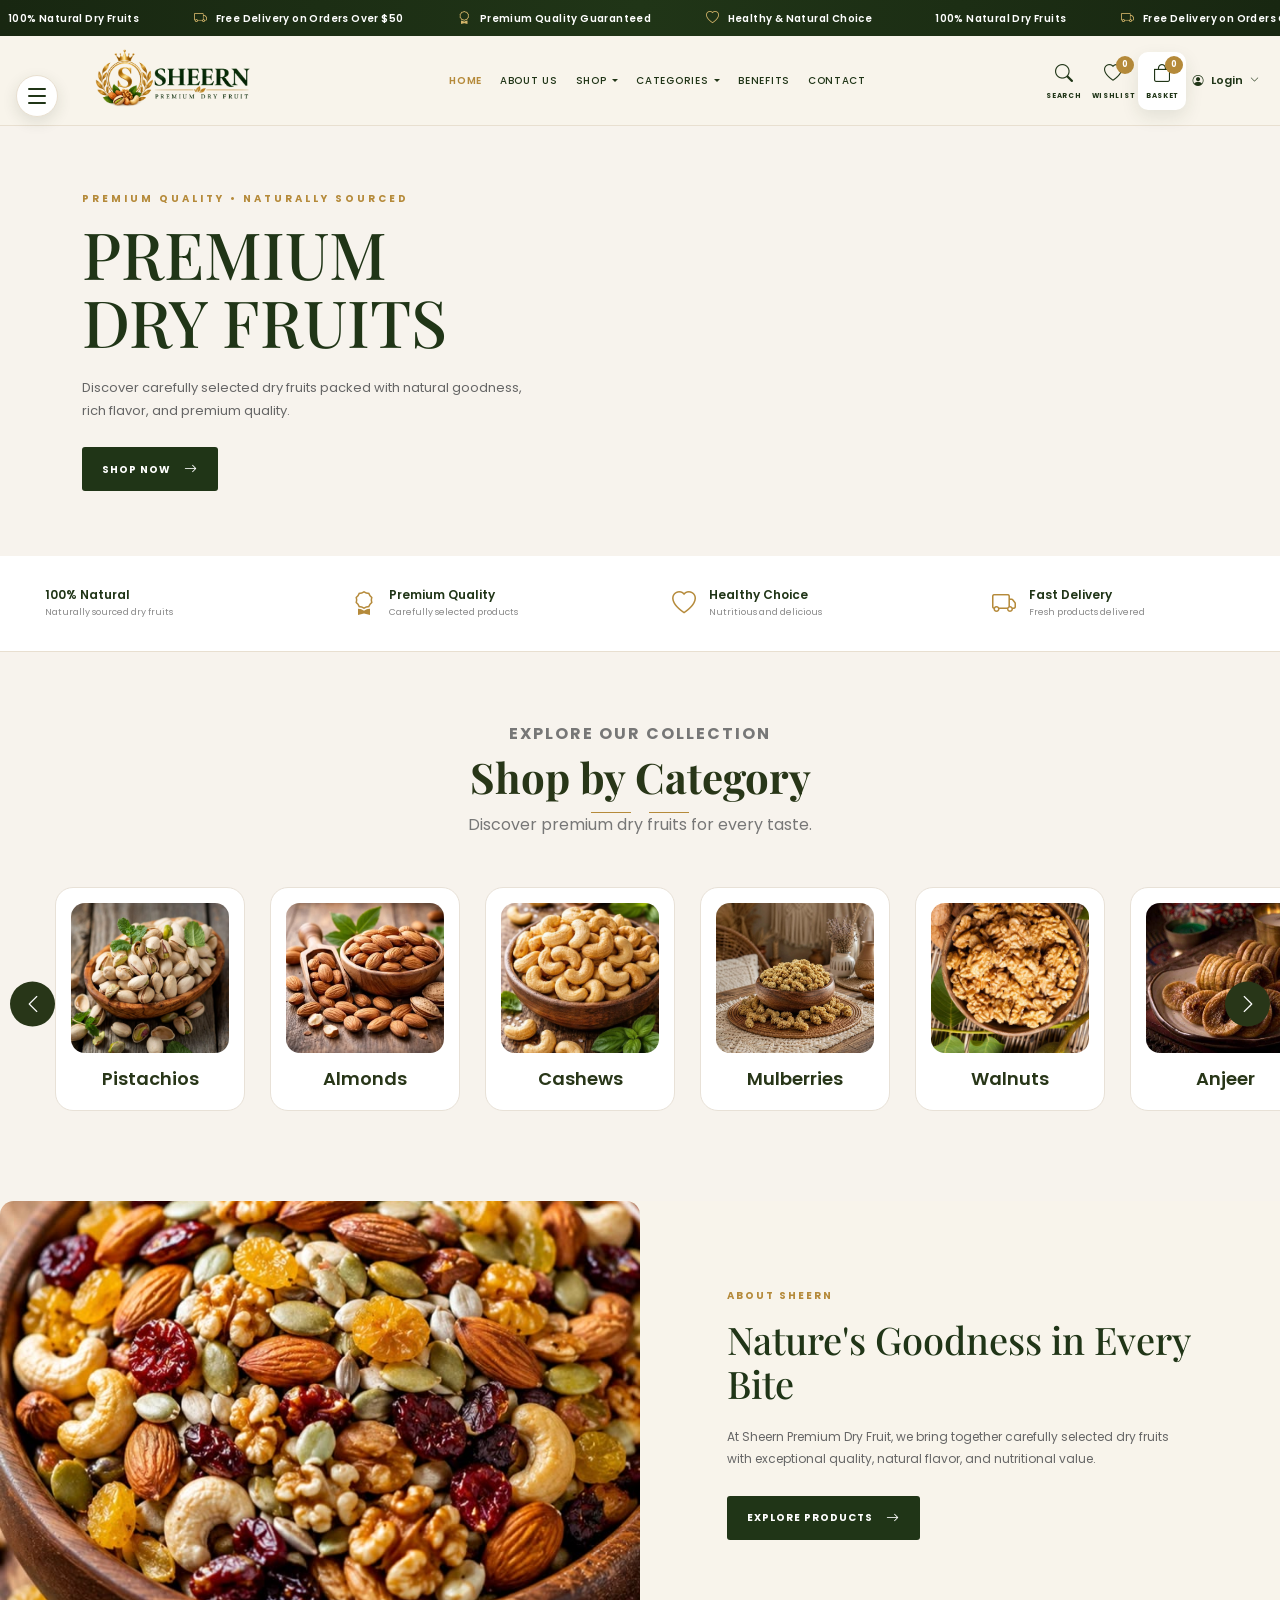
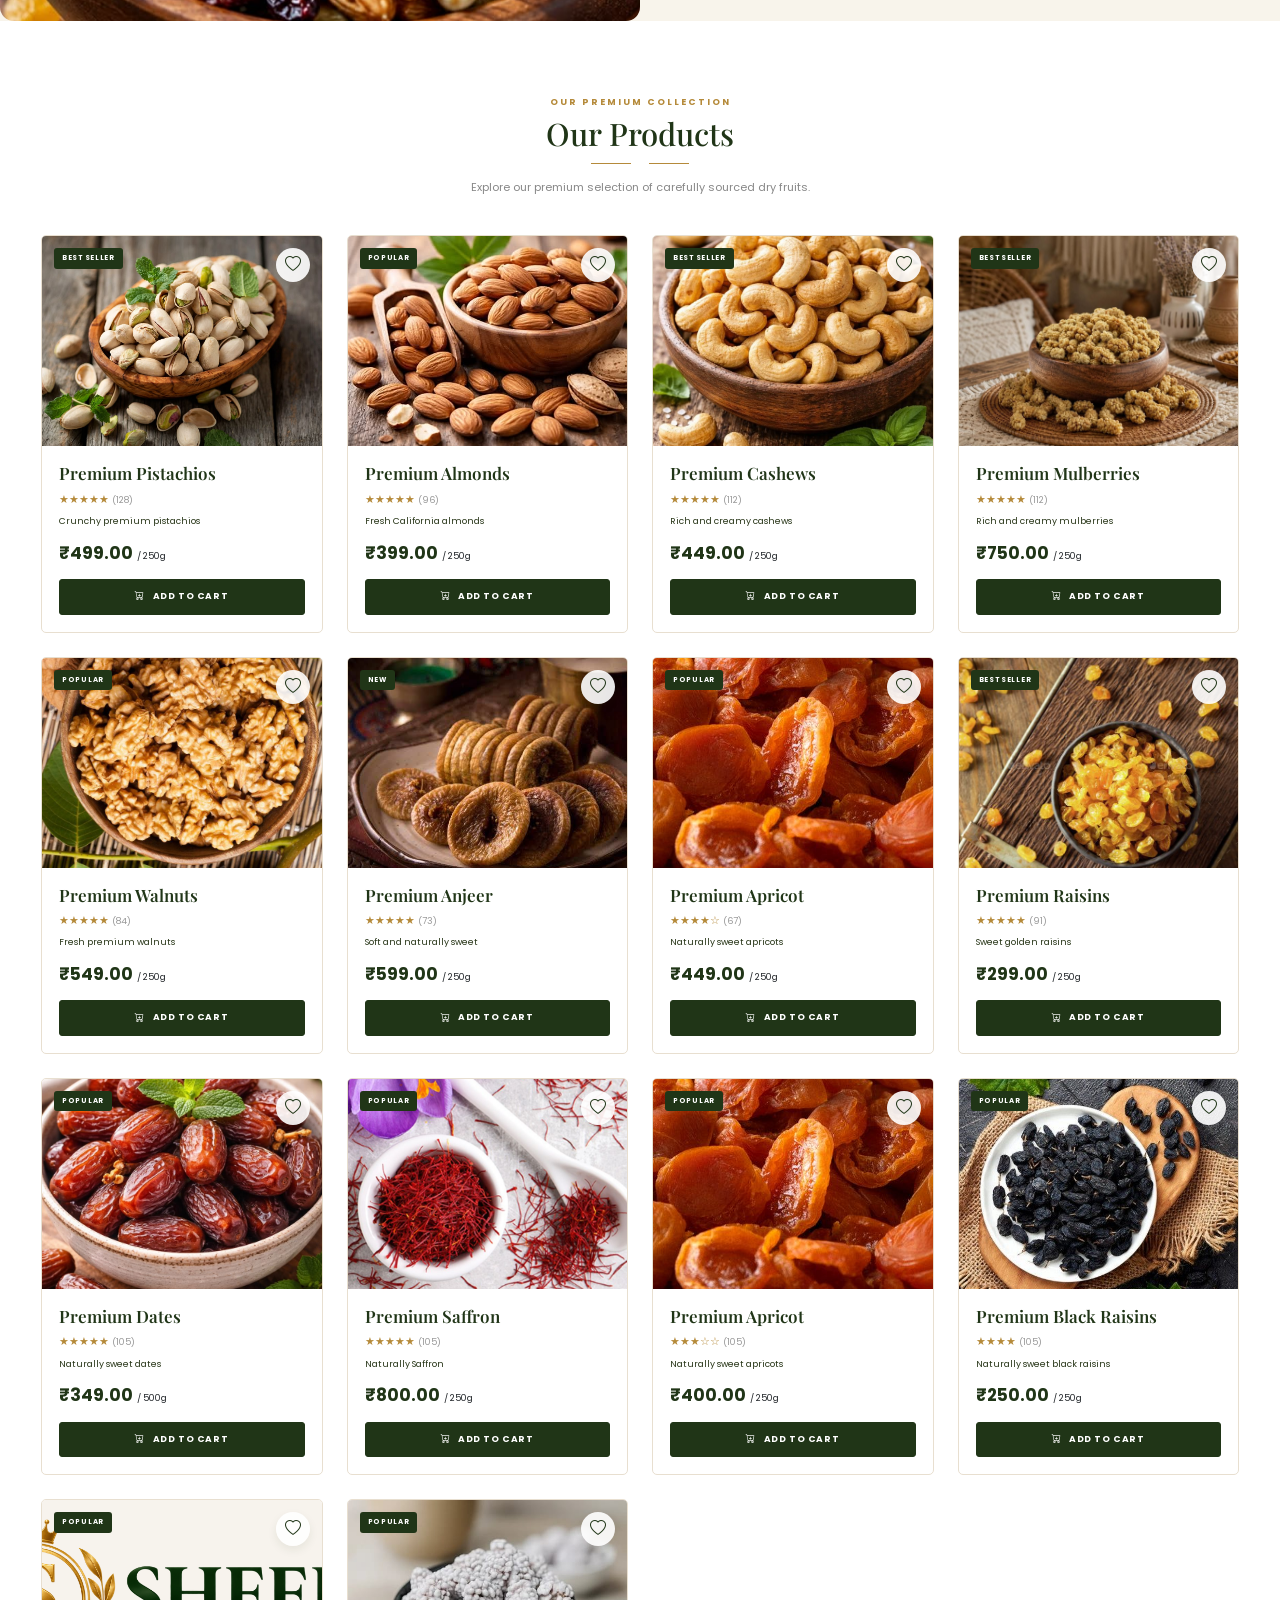
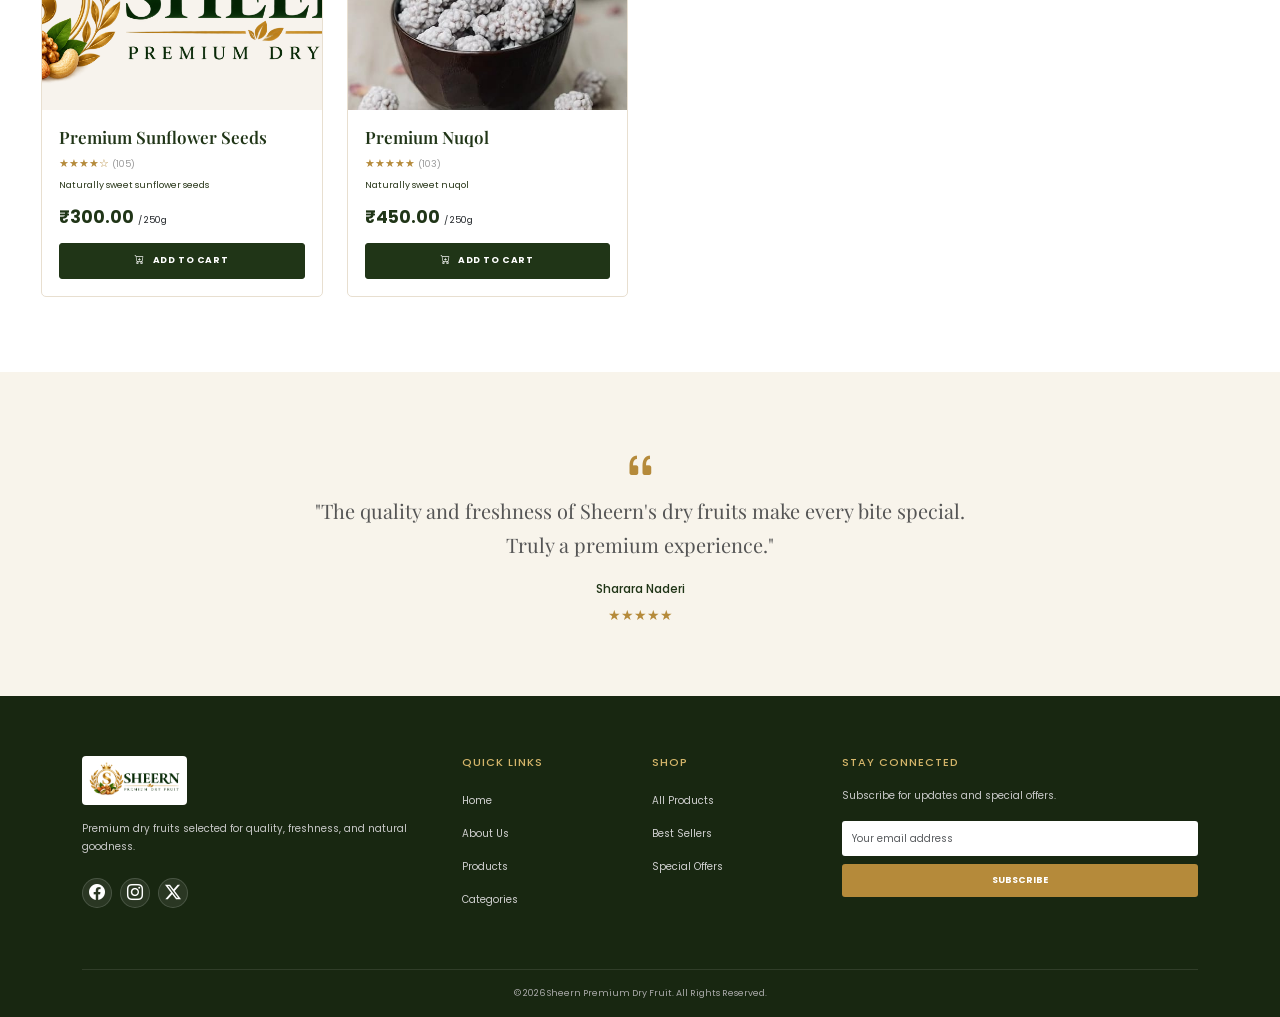
==== commit 047c0693: "New Editing and creating new pages with its working in it's funatlities." ====
--- a/index.html
+++ b/index.html
@@ -36,7 +36,7 @@
     <!-- =====================================================
          YOUR CSS
     ====================================================== -->
-
+    <link rel="stylesheet" href="CSS/About.css">
     <link rel="stylesheet" href="CSS/Style.css">
 
 </head>
@@ -102,7 +102,7 @@
 
                     <li>
 
-                        <a href="#products">
+                        <a href="AllProduct.html>
 
                             <i class="bi bi-grid"></i>
 
@@ -254,7 +254,7 @@
 
             <!-- ACCOUNT -->
 
-            <a href="#" class="side-bottom-link">
+            <a href="Login.html" class="side-bottom-link">
 
                 <i class="bi bi-person"></i>
 
@@ -403,9 +403,6 @@
 
         <header class="sheern-header">
 
-
-            <!-- HEADER DECORATION -->
-
             <div class="header-decoration">
 
                 <span></span>
@@ -444,7 +441,7 @@
                     </button>
 
 
-                    <!-- NAVIGATION MENU -->
+                    <!-- NAVIGATION LINKS -->
 
                     <div class="collapse navbar-collapse" id="mainNavbar">
 
@@ -468,7 +465,7 @@
 
                             <li class="nav-item">
 
-                                <a class="nav-link" href="#about">
+                                <a class="nav-link" href="About.html">
 
                                     ABOUT US
 
@@ -493,7 +490,7 @@
 
                                     <li>
 
-                                        <a class="dropdown-item" href="#products">
+                                        <a class="dropdown-item" href="AllProduct.html">
 
                                             <i class="bi bi-grid"></i>
 
@@ -619,9 +616,11 @@
             <div class="sheern-header-actions">
 
 
-                <!-- SEARCH -->
-
-                <button type="button" class="sheern-action search-action" data-bs-toggle="modal"
+                <!-- =================================================
+                     SEARCH
+                ================================================== -->
+
+                <button type="button" class="sheern-action search-action" id="headerSearchButton" data-bs-toggle="modal"
                     data-bs-target="#searchModal" aria-label="Search">
 
                     <i class="bi bi-search"></i>
@@ -632,7 +631,11 @@
 
                 </button>
 
-                <!-- WISHLIST -->
+
+                <!-- =================================================
+                     WISHLIST
+                ================================================== -->
+
                 <button type="button" class="sheern-action wishlist-action" id="headerWishlistButton"
                     aria-label="Wishlist">
 
@@ -643,15 +646,19 @@
                     </span>
 
                     <span class="sheern-wishlist-count" id="headerWishlistCount">
+
                         0
+
                     </span>
 
                 </button>
 
 
-                <!-- BASKET -->
-
-                <button type="button" class="sheern-action cart-action" data-bs-toggle="offcanvas"
+                <!-- =================================================
+                     BASKET
+                ================================================== -->
+
+                <button type="button" class="sheern-action cart-action" id="headerCartButton" data-bs-toggle="offcanvas"
                     data-bs-target="#cartCanvas" aria-label="Shopping Basket">
 
                     <i class="bi bi-bag"></i>
@@ -667,17 +674,100 @@
                     </span>
 
                 </button>
-                <!-- ADMIN -->
-
-                <a href="Login.html" class="sheern-action admin-action" aria-label="Login">
-
-                    <i class="bi bi-person-gear"></i>
-
-                    <span class="action-label">
-                        Login
-                    </span>
-
-                </a>
+
+
+                <!-- =================================================
+                     ACCOUNT
+                     ONLY ACCOUNT BUTTON OPENS THIS DROPDOWN
+                ================================================== -->
+
+                <div class="header-account">
+
+
+                    <!-- ACCOUNT BUTTON -->
+
+                    <button type="button" class="account-button" id="headerLoginButton" aria-label="Account"
+                        aria-expanded="false">
+
+                        <i class="bi bi-person-circle"></i>
+
+                        <span id="accountButtonName">
+                            Login
+                        </span>
+
+                        <i class="bi bi-chevron-down account-arrow"></i>
+
+                    </button>
+
+
+                    <!-- =================================================
+                         ACCOUNT DROPDOWN
+                    ================================================== -->
+
+                    <div class="account-dropdown" id="accountDropdown">
+
+
+                        <!-- ACCOUNT HEADER -->
+
+                        <div class="account-dropdown-header">
+
+                        
+
+                            <strong id="accountName">
+                                    My Account
+                                </strong>
+
+                        
+
+                        </div>
+
+
+                        <!-- DIVIDER -->
+
+                        <div class="account-dropdown-divider"></div>
+
+
+                        <!-- LOGIN -->
+
+                        <a href="Login.html" id="loginDropdownLink">
+
+                            <i class="bi bi-box-arrow-in-right"></i>
+
+                            <span>
+                                Login
+                            </span>
+
+                        </a>
+
+
+                        <!-- CREATE ACCOUNT -->
+
+                        <a href="register.html" id="registerDropdownLink">
+
+                            <i class="bi bi-person-plus"></i>
+
+                            <span>
+                                Create Account
+                            </span>
+
+                        </a>
+
+
+                        <!-- LOGOUT -->
+
+                        <a href="#" id="logoutButton" class="d-none">
+
+                            <i class="bi bi-box-arrow-right"></i>
+
+                            <span>
+                                Logout
+                            </span>
+
+                        </a>
+
+                    </div>
+
+                </div>
 
             </div>
 
@@ -777,6 +867,8 @@
                 <div class="row">
 
 
+                    <!-- BENEFIT 1 -->
+
                     <div class="col-lg-3 col-md-6">
 
                         <div class="benefit-item">
@@ -800,6 +892,8 @@
                     </div>
 
 
+                    <!-- BENEFIT 2 -->
+
                     <div class="col-lg-3 col-md-6">
 
                         <div class="benefit-item">
@@ -823,6 +917,8 @@
                     </div>
 
 
+                    <!-- BENEFIT 3 -->
+
                     <div class="col-lg-3 col-md-6">
 
                         <div class="benefit-item">
@@ -846,6 +942,8 @@
                     </div>
 
 
+                    <!-- BENEFIT 4 -->
+
                     <div class="col-lg-3 col-md-6">
 
                         <div class="benefit-item">
@@ -882,6 +980,8 @@
         <section class="category-section" id="categories">
 
 
+            <!-- SECTION TITLE -->
+
             <div class="section-title">
 
                 <p>
@@ -909,6 +1009,8 @@
             </div>
 
 
+            <!-- CATEGORY SLIDER -->
+
             <div class="category-slider-wrapper">
 
 
@@ -926,7 +1028,7 @@
 
                 <div class="category-slider" id="categorySlider">
 
-                    <!-- Categories generated by JS -->
+                    <!-- Categories generated by JavaScript -->
 
                 </div>
 
@@ -956,12 +1058,16 @@
                 <div class="row align-items-center">
 
 
+                    <!-- ABOUT IMAGE -->
+
                     <div class="col-lg-6 p-0">
 
                         <img src="Photos/MIX.jpg" class="about-image" alt="Premium Mixed Dry Fruits">
 
                     </div>
 
+
+                    <!-- ABOUT CONTENT -->
 
                     <div class="col-lg-6">
 
@@ -1018,6 +1124,8 @@
         <section class="products-section section-padding" id="products">
 
 
+            <!-- SECTION TITLE -->
+
             <div class="section-title">
 
                 <p>
@@ -1166,19 +1274,27 @@
                         <ul>
 
                             <li>
-                                <a href="#home">Home</a>
+                                <a href="index.html">
+                                    Home
+                                </a>
                             </li>
 
                             <li>
-                                <a href="#about">About Us</a>
+                                <a href="About.html">
+                                    About Us
+                                </a>
                             </li>
 
                             <li>
-                                <a href="#products">Products</a>
+                                <a href="#products">
+                                    Products
+                                </a>
                             </li>
 
                             <li>
-                                <a href="#categories">Categories</a>
+                                <a href="#categories">
+                                    Categories
+                                </a>
                             </li>
 
                         </ul>
@@ -1282,6 +1398,8 @@
             <div class="modal-content search-modal">
 
 
+                <!-- MODAL HEADER -->
+
                 <div class="modal-header">
 
                     <h5 class="modal-title">
@@ -1299,6 +1417,8 @@
 
                 </div>
 
+
+                <!-- MODAL BODY -->
 
                 <div class="modal-body">
 
@@ -1344,6 +1464,8 @@
     <div class="offcanvas offcanvas-end" tabindex="-1" id="cartCanvas">
 
 
+        <!-- CART HEADER -->
+
         <div class="offcanvas-header">
 
             <h5 class="offcanvas-title">
@@ -1361,6 +1483,8 @@
 
         </div>
 
+
+        <!-- CART BODY -->
 
         <div class="offcanvas-body">
 
@@ -1380,6 +1504,8 @@
             </div>
 
 
+            <!-- CART SUMMARY -->
+
             <div class="cart-summary">
 
                 <div class="d-flex justify-content-between">
@@ -1417,12 +1543,15 @@
 
 
     <!-- =========================================================
-         YOUR JAVASCRIPT
+         YOUR MAIN JAVASCRIPT
     ========================================================= -->
 
     <script src="JS/Dry.js"></script>
+    <script src="JS/Login.js"></script>
+
+
 
 
 </body>
 
-</html+</html>
--- a/CSS/About.css
+++ b/CSS/About.css
@@ -0,0 +1,3092 @@
+
+/* =========================================================
+   VARIABLES
+========================================================= */
+
+:root {
+
+    --about-green: #203517;
+    --about-dark-green: #172511;
+    --about-gold: #b58a3a;
+    --about-light-gold: #d4b56a;
+    --about-cream: #f8f4eb;
+    --about-white: #ffffff;
+    --about-text: #333333;
+    --about-muted: #6b6b6b;
+    --about-border: #e8dfd0;
+
+    --about-shadow:
+        0 15px 40px rgba(32, 53, 23, 0.10);
+
+    --about-shadow-hover:
+        0 22px 55px rgba(32, 53, 23, 0.17);
+
+}
+
+
+/* =========================================================
+   GLOBAL ABOUT PAGE
+========================================================= */
+
+.about-container {
+
+    width: min(1180px, 92%);
+
+    margin: 0 auto;
+
+}
+
+
+.section-padding {
+
+    padding: 100px 0;
+
+}
+
+
+.section-label {
+
+    display: inline-block;
+
+    margin-bottom: 12px;
+
+    color: var(--about-gold);
+
+    font-size: 0.78rem;
+
+    font-weight: 700;
+
+    letter-spacing: 3px;
+
+    text-transform: uppercase;
+
+}
+
+
+.section-heading {
+
+    max-width: 760px;
+
+    margin: 0 auto 55px;
+
+    text-align: center;
+
+}
+
+
+.section-heading h2 {
+
+    margin: 0 0 18px;
+
+    color: var(--about-green);
+
+    font-family: "Playfair Display", serif;
+
+    font-size: clamp(2rem, 4vw, 3.2rem);
+
+    font-weight: 700;
+
+    line-height: 1.15;
+
+}
+
+
+.section-heading h2 span {
+
+    color: var(--about-gold);
+
+}
+
+
+.section-heading p {
+
+    max-width: 650px;
+
+    margin: 0 auto;
+
+    color: var(--about-muted);
+
+    font-size: 1rem;
+
+    line-height: 1.8;
+
+}
+
+
+/* =========================================================
+   HERO SECTION
+========================================================= */
+
+.about-hero {
+
+    position: relative;
+
+    min-height: 650px;
+
+    width: 100%;
+
+    display: flex;
+
+    align-items: center;
+
+    justify-content: center;
+
+    overflow: hidden;
+
+    isolation: isolate;
+
+    background: var(--about-dark-green);
+
+}
+
+
+/* =========================================================
+   HERO VIDEO
+========================================================= */
+
+.about-hero-video {
+
+    position: absolute;
+
+    inset: 0;
+
+    width: 100%;
+
+    height: 100%;
+
+    object-fit: cover;
+
+    object-position: center;
+
+    z-index: -3;
+
+}
+
+
+/* =========================================================
+   HERO OVERLAY
+
+   This is the most important part for readability.
+
+   The video remains visible, but the dark overlay makes
+   the white text readable.
+========================================================= */
+
+.about-hero-overlay {
+
+    position: absolute;
+
+    inset: 0;
+
+    z-index: -2;
+
+    background:
+        linear-gradient(
+            90deg,
+            rgba(9, 20, 8, 0.88) 0%,
+            rgba(18, 34, 14, 0.76) 38%,
+            rgba(18, 34, 14, 0.55) 68%,
+            rgba(18, 34, 14, 0.42) 100%
+        );
+
+}
+
+
+/* Additional bottom shading */
+
+.about-hero::after {
+
+    content: "";
+
+    position: absolute;
+
+    inset: 0;
+
+    z-index: -1;
+
+    background:
+        linear-gradient(
+            to bottom,
+            rgba(0, 0, 0, 0.20),
+            transparent 35%,
+            rgba(0, 0, 0, 0.35)
+        );
+
+    pointer-events: none;
+
+}
+
+
+/* =========================================================
+   HERO CONTENT
+========================================================= */
+
+.about-hero-content {
+
+    position: relative;
+
+    z-index: 2;
+
+    width: min(1180px, 92%);
+
+    padding: 90px 0;
+
+    color: var(--about-white);
+
+}
+
+
+.hero-label {
+
+    display: inline-flex;
+
+    align-items: center;
+
+    gap: 10px;
+
+    margin-bottom: 20px;
+
+    padding: 9px 17px;
+
+    border: 1px solid rgba(255, 255, 255, 0.35);
+
+    border-radius: 50px;
+
+    background: rgba(255, 255, 255, 0.10);
+
+    backdrop-filter: blur(8px);
+
+    -webkit-backdrop-filter: blur(8px);
+
+    color: #f4d993;
+
+    font-size: 0.78rem;
+
+    font-weight: 700;
+
+    letter-spacing: 3px;
+
+    text-transform: uppercase;
+
+}
+
+
+.about-hero-content h1 {
+
+    max-width: 850px;
+
+    margin: 0;
+
+    color: #ffffff;
+
+    font-family: "Playfair Display", serif;
+
+    font-size: clamp(3rem, 7vw, 5.7rem);
+
+    font-weight: 700;
+
+    line-height: 1.04;
+
+    text-shadow:
+        0 3px 18px rgba(0, 0, 0, 0.45);
+
+}
+
+
+.about-hero-content h1 span {
+
+    display: block;
+
+    margin-top: 8px;
+
+    color: #e0bd69;
+
+    text-shadow:
+        0 3px 18px rgba(0, 0, 0, 0.50);
+
+}
+
+
+.about-hero-content p {
+
+    max-width: 680px;
+
+    margin: 25px 0 32px;
+
+    color: rgba(255, 255, 255, 0.96);
+
+    font-family: "Poppins", sans-serif;
+
+    font-size: 1.08rem;
+
+    font-weight: 400;
+
+    line-height: 1.9;
+
+    text-shadow:
+        0 2px 10px rgba(0, 0, 0, 0.60);
+
+}
+
+
+/* =========================================================
+   HERO BUTTON
+========================================================= */
+
+.hero-button {
+
+    display: inline-flex;
+
+    align-items: center;
+
+    gap: 12px;
+
+    padding: 14px 25px;
+
+    border: 1px solid rgba(255, 255, 255, 0.25);
+
+    border-radius: 50px;
+
+    background: var(--about-gold);
+
+    color: #ffffff;
+
+    font-family: "Poppins", sans-serif;
+
+    font-size: 0.92rem;
+
+    font-weight: 600;
+
+    text-decoration: none;
+
+    box-shadow:
+        0 10px 30px rgba(0, 0, 0, 0.30);
+
+    transition:
+        transform 0.3s ease,
+        background 0.3s ease,
+        box-shadow 0.3s ease;
+
+}
+
+
+.hero-button i {
+
+    transition: transform 0.3s ease;
+
+}
+
+
+.hero-button:hover {
+
+    background: #9e762e;
+
+    color: #ffffff;
+
+    transform: translateY(-3px);
+
+    box-shadow:
+        0 15px 35px rgba(0, 0, 0, 0.35);
+
+}
+
+
+.hero-button:hover i {
+
+    transform: translateY(4px);
+
+}
+
+
+/* =========================================================
+   OUR STORY
+========================================================= */
+
+.story-section {
+
+    background: var(--about-cream);
+
+}
+
+
+.story-grid {
+
+    display: grid;
+
+    grid-template-columns:
+        minmax(0, 1fr)
+        minmax(0, 1fr);
+
+    gap: 80px;
+
+    align-items: center;
+
+}
+
+
+.story-image-wrapper {
+
+    position: relative;
+
+}
+
+
+.story-image {
+
+    display: block;
+
+    width: 100%;
+
+    height: 540px;
+
+    object-fit: cover;
+
+    border-radius: 24px;
+
+    box-shadow: var(--about-shadow);
+
+}
+
+
+.experience-card {
+
+    position: absolute;
+
+    right: -25px;
+
+    bottom: 30px;
+
+    min-width: 165px;
+
+    padding: 22px 25px;
+
+    border-radius: 18px;
+
+    background: var(--about-green);
+
+    color: #ffffff;
+
+    text-align: center;
+
+    box-shadow:
+        0 15px 35px rgba(0, 0, 0, 0.20);
+
+}
+
+
+.experience-card strong {
+
+    display: block;
+
+    color: var(--about-light-gold);
+
+    font-family: "Playfair Display", serif;
+
+    font-size: 2.2rem;
+
+    line-height: 1;
+
+}
+
+
+.experience-card span {
+
+    display: block;
+
+    margin-top: 7px;
+
+    font-size: 0.78rem;
+
+    font-weight: 500;
+
+    letter-spacing: 0.5px;
+
+}
+
+
+.story-content h2 {
+
+    margin: 0 0 22px;
+
+    color: var(--about-green);
+
+    font-family: "Playfair Display", serif;
+
+    font-size: clamp(2rem, 4vw, 3.2rem);
+
+    line-height: 1.15;
+
+}
+
+
+.story-content h2 span {
+
+    color: var(--about-gold);
+
+}
+
+
+.story-content p {
+
+    margin-bottom: 17px;
+
+    color: var(--about-muted);
+
+    font-size: 0.98rem;
+
+    line-height: 1.85;
+
+}
+
+
+.story-points {
+
+    display: grid;
+
+    grid-template-columns: repeat(2, minmax(0, 1fr));
+
+    gap: 14px 25px;
+
+    margin-top: 28px;
+
+}
+
+
+.story-point {
+
+    display: flex;
+
+    align-items: center;
+
+    gap: 10px;
+
+    color: var(--about-green);
+
+    font-size: 0.9rem;
+
+    font-weight: 600;
+
+}
+
+
+.story-point i {
+
+    flex-shrink: 0;
+
+    color: var(--about-gold);
+
+    font-size: 1.1rem;
+
+}
+
+
+/* =========================================================
+   MISSION SECTION
+========================================================= */
+
+.mission-section {
+
+    background: #ffffff;
+
+}
+
+
+.mission-grid {
+
+    display: grid;
+
+    grid-template-columns:
+        repeat(3, minmax(0, 1fr));
+
+    gap: 28px;
+
+}
+
+
+.mission-card {
+
+    padding: 40px 32px;
+
+    border: 1px solid var(--about-border);
+
+    border-radius: 22px;
+
+    background: #ffffff;
+
+    text-align: center;
+
+    box-shadow: var(--about-shadow);
+
+    transition:
+        transform 0.3s ease,
+        box-shadow 0.3s ease,
+        border-color 0.3s ease;
+
+}
+
+
+.mission-card:hover {
+
+    transform: translateY(-8px);
+
+    border-color: var(--about-light-gold);
+
+    box-shadow: var(--about-shadow-hover);
+
+}
+
+
+.mission-icon {
+
+    width: 75px;
+
+    height: 75px;
+
+    display: flex;
+
+    align-items: center;
+
+    justify-content: center;
+
+    margin: 0 auto 22px;
+
+    border-radius: 50%;
+
+    background:
+        rgba(181, 138, 58, 0.12);
+
+    color: var(--about-gold);
+
+    font-size: 1.8rem;
+
+}
+
+
+.mission-card h3 {
+
+    margin-bottom: 14px;
+
+    color: var(--about-green);
+
+    font-family: "Playfair Display", serif;
+
+    font-size: 1.45rem;
+
+}
+
+
+.mission-card p {
+
+    margin: 0;
+
+    color: var(--about-muted);
+
+    font-size: 0.92rem;
+
+    line-height: 1.8;
+
+}
+
+
+/* =========================================================
+   WHY SHEERN
+========================================================= */
+
+.features-section {
+
+    background: var(--about-cream);
+
+}
+
+
+.features-grid {
+
+    display: grid;
+
+    grid-template-columns:
+        repeat(4, minmax(0, 1fr));
+
+    gap: 22px;
+
+}
+
+
+.feature-card {
+
+    padding: 35px 25px;
+
+    border: 1px solid var(--about-border);
+
+    border-radius: 20px;
+
+    background: #ffffff;
+
+    box-shadow: var(--about-shadow);
+
+    transition:
+        transform 0.3s ease,
+        box-shadow 0.3s ease;
+
+}
+
+
+.feature-card:hover {
+
+    transform: translateY(-7px);
+
+    box-shadow: var(--about-shadow-hover);
+
+}
+
+
+.feature-icon {
+
+    width: 62px;
+
+    height: 62px;
+
+    display: flex;
+
+    align-items: center;
+
+    justify-content: center;
+
+    margin-bottom: 20px;
+
+    border-radius: 16px;
+
+    background: var(--about-green);
+
+    color: var(--about-light-gold);
+
+    font-size: 1.45rem;
+
+}
+
+
+.feature-card h3 {
+
+    margin-bottom: 12px;
+
+    color: var(--about-green);
+
+    font-family: "Playfair Display", serif;
+
+    font-size: 1.25rem;
+
+}
+
+
+.feature-card p {
+
+    margin: 0;
+
+    color: var(--about-muted);
+
+    font-size: 0.88rem;
+
+    line-height: 1.75;
+
+}
+
+
+/* =========================================================
+   OUR NUMBERS
+========================================================= */
+
+.stats-section {
+
+    position: relative;
+
+    padding: 80px 0;
+
+    overflow: hidden;
+
+    background: var(--about-green);
+
+}
+
+
+.stats-section::before {
+
+    content: "";
+
+    position: absolute;
+
+    top: -100px;
+
+    right: -100px;
+
+    width: 300px;
+
+    height: 300px;
+
+    border-radius: 50%;
+
+    background:
+        rgba(212, 181, 106, 0.08);
+
+}
+
+
+.stats-grid {
+
+    position: relative;
+
+    z-index: 2;
+
+    display: grid;
+
+    grid-template-columns:
+        repeat(4, minmax(0, 1fr));
+
+}
+
+
+.stat-item {
+
+    padding: 15px 25px;
+
+    text-align: center;
+
+    border-right:
+        1px solid rgba(255, 255, 255, 0.15);
+
+}
+
+
+.stat-item:last-child {
+
+    border-right: none;
+
+}
+
+
+.stat-item i {
+
+    display: block;
+
+    margin-bottom: 15px;
+
+    color: var(--about-light-gold);
+
+    font-size: 1.8rem;
+
+}
+
+
+.stat-item strong {
+
+    display: block;
+
+    color: #ffffff;
+
+    font-family: "Playfair Display", serif;
+
+    font-size: clamp(2.2rem, 4vw, 3.3rem);
+
+    line-height: 1;
+
+}
+
+
+.stat-item span {
+
+    display: block;
+
+    margin-top: 10px;
+
+    color: rgba(255, 255, 255, 0.72);
+
+    font-size: 0.82rem;
+
+    font-weight: 500;
+
+    letter-spacing: 0.5px;
+
+}
+
+
+/* =========================================================
+   OUR PROMISE
+========================================================= */
+
+.promise-section {
+
+    background: #ffffff;
+
+}
+
+
+.promise-box {
+
+    display: grid;
+
+    grid-template-columns:
+        minmax(0, 0.9fr)
+        minmax(0, 1.1fr);
+
+    gap: 50px;
+
+    padding: 55px;
+
+    border-radius: 28px;
+
+    background:
+        linear-gradient(
+            135deg,
+            #f8f4eb,
+            #ffffff
+        );
+
+    border: 1px solid var(--about-border);
+
+    box-shadow: var(--about-shadow);
+
+}
+
+
+.promise-content h2 {
+
+    margin: 0 0 20px;
+
+    color: var(--about-green);
+
+    font-family: "Playfair Display", serif;
+
+    font-size: clamp(2rem, 4vw, 3rem);
+
+    line-height: 1.15;
+
+}
+
+
+.promise-content h2 span {
+
+    color: var(--about-gold);
+
+}
+
+
+.promise-content p {
+
+    margin: 0;
+
+    color: var(--about-muted);
+
+    font-size: 0.96rem;
+
+    line-height: 1.85;
+
+}
+
+
+.promise-items {
+
+    display: flex;
+
+    flex-direction: column;
+
+    gap: 20px;
+
+}
+
+
+.promise-item {
+
+    display: flex;
+
+    align-items: flex-start;
+
+    gap: 18px;
+
+    padding: 20px;
+
+    border-radius: 17px;
+
+    background: #ffffff;
+
+    border: 1px solid var(--about-border);
+
+}
+
+
+.promise-icon {
+
+    flex-shrink: 0;
+
+    width: 52px;
+
+    height: 52px;
+
+    display: flex;
+
+    align-items: center;
+
+    justify-content: center;
+
+    border-radius: 14px;
+
+    background: var(--about-green);
+
+    color: var(--about-light-gold);
+
+    font-size: 1.25rem;
+
+}
+
+
+.promise-item h3 {
+
+    margin: 0 0 5px;
+
+    color: var(--about-green);
+
+    font-size: 1rem;
+
+    font-weight: 700;
+
+}
+
+
+.promise-item p {
+
+    margin: 0;
+
+    color: var(--about-muted);
+
+    font-size: 0.82rem;
+
+    line-height: 1.65;
+
+}
+
+
+/* =========================================================
+   LOCATION
+========================================================= */
+
+.location-section {
+
+    background: var(--about-cream);
+
+}
+
+
+.location-grid {
+
+    display: grid;
+
+    grid-template-columns:
+        minmax(0, 0.85fr)
+        minmax(0, 1.15fr);
+
+    gap: 35px;
+
+    align-items: stretch;
+
+}
+
+
+.location-info {
+
+    display: flex;
+
+    flex-direction: column;
+
+    gap: 16px;
+
+}
+
+
+.location-card {
+
+    display: flex;
+
+    align-items: flex-start;
+
+    gap: 17px;
+
+    padding: 22px;
+
+    border: 1px solid var(--about-border);
+
+    border-radius: 17px;
+
+    background: #ffffff;
+
+    box-shadow:
+        0 8px 25px rgba(32, 53, 23, 0.06);
+
+}
+
+
+.location-icon {
+
+    flex-shrink: 0;
+
+    width: 48px;
+
+    height: 48px;
+
+    display: flex;
+
+    align-items: center;
+
+    justify-content: center;
+
+    border-radius: 13px;
+
+    background: rgba(181, 138, 58, 0.12);
+
+    color: var(--about-gold);
+
+    font-size: 1.2rem;
+
+}
+
+
+.location-card h3 {
+
+    margin: 0 0 7px;
+
+    color: var(--about-green);
+
+    font-family: "Playfair Display", serif;
+
+    font-size: 1.05rem;
+
+}
+
+
+.location-card p {
+
+    margin: 0;
+
+    color: var(--about-muted);
+
+    font-size: 0.84rem;
+
+    line-height: 1.7;
+
+}
+
+
+.location-card a {
+
+    color: var(--about-muted);
+
+    font-size: 0.9rem;
+
+    text-decoration: none;
+
+    transition: color 0.3s ease;
+
+}
+
+
+.location-card a:hover {
+
+    color: var(--about-gold);
+
+}
+
+
+/* =========================================================
+   DIRECTIONS BUTTON
+========================================================= */
+
+.directions-button {
+
+    display: inline-flex;
+
+    align-items: center;
+
+    justify-content: center;
+
+    gap: 10px;
+
+    width: 100%;
+
+    padding: 14px 20px;
+
+    border-radius: 12px;
+
+    background: var(--about-green);
+
+    color: #ffffff;
+
+    font-size: 0.9rem;
+
+    font-weight: 600;
+
+    text-decoration: none;
+
+    transition:
+        background 0.3s ease,
+        transform 0.3s ease;
+
+}
+
+
+.directions-button:hover {
+
+    background: var(--about-gold);
+
+    color: #ffffff;
+
+    transform: translateY(-2px);
+
+}
+
+
+/* =========================================================
+   MAP
+========================================================= */
+
+.map-container {
+
+    min-height: 100%;
+
+    overflow: hidden;
+
+    border-radius: 22px;
+
+    border: 1px solid var(--about-border);
+
+    background: #ddd;
+
+    box-shadow: var(--about-shadow);
+
+}
+
+
+.map-container iframe {
+
+    display: block;
+
+    width: 100%;
+
+    height: 100%;
+
+    min-height: 460px;
+
+    border: 0;
+
+}
+
+
+/* =========================================================
+   CTA
+========================================================= */
+
+.about-cta {
+
+    position: relative;
+
+    padding: 100px 0;
+
+    overflow: hidden;
+
+    background:
+
+        linear-gradient(
+            135deg,
+            rgba(23, 37, 17, 0.97),
+            rgba(32, 53, 23, 0.94)
+        );
+
+}
+
+
+.about-cta::before {
+
+    content: "";
+
+    position: absolute;
+
+    top: -130px;
+
+    right: -100px;
+
+    width: 360px;
+
+    height: 360px;
+
+    border: 1px solid rgba(212, 181, 106, 0.25);
+
+    border-radius: 50%;
+
+}
+
+
+.about-cta::after {
+
+    content: "";
+
+    position: absolute;
+
+    bottom: -180px;
+
+    left: -130px;
+
+    width: 400px;
+
+    height: 400px;
+
+    border: 1px solid rgba(212, 181, 106, 0.15);
+
+    border-radius: 50%;
+
+}
+
+
+.cta-content {
+
+    position: relative;
+
+    z-index: 2;
+
+    max-width: 750px;
+
+    margin: 0 auto;
+
+    text-align: center;
+
+}
+
+
+.cta-content .section-label {
+
+    color: var(--about-light-gold);
+
+}
+
+
+.cta-content h2 {
+
+    margin: 0 0 18px;
+
+    color: #ffffff;
+
+    font-family: "Playfair Display", serif;
+
+    font-size: clamp(2.2rem, 5vw, 3.8rem);
+
+    line-height: 1.15;
+
+}
+
+
+.cta-content p {
+
+    max-width: 600px;
+
+    margin: 0 auto 30px;
+
+    color: rgba(255, 255, 255, 0.78);
+
+    font-size: 0.98rem;
+
+    line-height: 1.8;
+
+}
+
+
+.cta-button {
+
+    display: inline-flex;
+
+    align-items: center;
+
+    gap: 12px;
+
+    padding: 14px 27px;
+
+    border-radius: 50px;
+
+    background: var(--about-gold);
+
+    color: #ffffff;
+
+    font-size: 0.9rem;
+
+    font-weight: 600;
+
+    text-decoration: none;
+
+    box-shadow:
+        0 10px 30px rgba(0, 0, 0, 0.25);
+
+    transition:
+        transform 0.3s ease,
+        background 0.3s ease;
+
+}
+
+
+.cta-button:hover {
+
+    background: #d4a950;
+
+    color: #ffffff;
+
+    transform: translateY(-3px);
+
+}
+
+
+/* =========================================================
+   FOOTER
+========================================================= */
+
+.about-footer {
+
+    padding: 70px 0 0;
+
+    background: #111b0d;
+
+    color: #ffffff;
+
+}
+
+
+.footer-grid {
+
+    display: grid;
+
+    grid-template-columns:
+        1.4fr
+        1fr
+        1fr
+        1.3fr;
+
+    gap: 50px;
+
+    padding-bottom: 50px;
+
+}
+
+
+.footer-brand img {
+
+    width: 105px;
+
+    background: #ffffff;
+
+    padding: 5px;
+
+    border-radius: 4px;
+
+    margin-bottom: 15px;
+}
+
+
+.footer-brand p {
+
+    max-width: 300px;
+
+    margin: 0;
+
+    color: rgba(255, 255, 255, 0.65);
+
+    font-size: 0.84rem;
+
+    line-height: 1.8;
+
+}
+
+
+.footer-social {
+
+    display: flex;
+
+    gap: 10px;
+
+    margin-top: 22px;
+
+}
+
+
+.footer-social a {
+
+    width: 38px;
+
+    height: 38px;
+
+    display: flex;
+
+    align-items: center;
+
+    justify-content: center;
+
+    border: 1px solid rgba(255, 255, 255, 0.15);
+
+    border-radius: 50%;
+
+    color: rgba(255, 255, 255, 0.75);
+
+    text-decoration: none;
+
+    transition:
+        background 0.3s ease,
+        color 0.3s ease,
+        border-color 0.3s ease;
+
+}
+
+
+.footer-social a:hover {
+
+    background: var(--about-gold);
+
+    border-color: var(--about-gold);
+
+    color: #ffffff;
+
+}
+
+
+.footer-column {
+
+    display: flex;
+
+    flex-direction: column;
+
+    align-items: flex-start;
+
+}
+
+
+.footer-column h3 {
+
+    margin: 0 0 20px;
+
+    color: #ffffff;
+
+    font-family: "Playfair Display", serif;
+
+    font-size: 1.15rem;
+
+}
+
+
+.footer-column a {
+
+    margin-bottom: 11px;
+
+    color: rgba(255, 255, 255, 0.62);
+
+    font-size: 0.84rem;
+
+    text-decoration: none;
+
+    transition:
+        color 0.3s ease,
+        transform 0.3s ease;
+
+}
+
+
+.footer-column a:hover {
+
+    color: var(--about-light-gold);
+
+    transform: translateX(3px);
+
+}
+
+
+.footer-column p {
+
+    display: flex;
+
+    align-items: flex-start;
+
+    gap: 9px;
+
+    margin-bottom: 12px;
+
+    color: rgba(255, 255, 255, 0.62);
+
+    font-size: 0.82rem;
+
+    line-height: 1.6;
+
+}
+
+
+.footer-column p i {
+
+    flex-shrink: 0;
+
+    margin-top: 3px;
+
+    color: var(--about-light-gold);
+
+}
+
+
+.footer-bottom {
+
+    padding: 22px 0;
+
+    border-top:
+        1px solid rgba(255, 255, 255, 0.10);
+
+    text-align: center;
+
+}
+
+
+.footer-bottom p {
+
+    margin: 0;
+
+    color: rgba(255, 255, 255, 0.45);
+
+    font-size: 0.76rem;
+
+}
+
+
+/* =========================================================
+   REVEAL ANIMATION
+========================================================= */
+
+.reveal {
+
+    opacity: 0;
+
+    transform: translateY(35px);
+
+    transition:
+        opacity 0.8s ease,
+        transform 0.8s ease;
+
+}
+
+
+.reveal.show {
+
+    opacity: 1;
+
+    transform: translateY(0);
+
+}
+
+
+/* =========================================================
+   SEARCH MODAL
+   Keeps the About page search modal professional.
+========================================================= */
+
+#searchModal .modal-content {
+
+    overflow: hidden;
+
+    border: 0;
+
+    border-radius: 20px;
+
+    box-shadow:
+        0 25px 70px rgba(0, 0, 0, 0.25);
+
+}
+
+
+#searchModal .modal-header {
+
+    padding: 20px 25px;
+
+    border-bottom: 1px solid var(--about-border);
+
+}
+
+
+#searchModal .modal-title {
+
+    color: var(--about-green);
+
+    font-family: "Playfair Display", serif;
+
+    font-weight: 700;
+
+}
+
+
+#searchModal .modal-body {
+
+    padding: 25px;
+
+}
+
+
+#searchInput {
+
+    min-height: 46px;
+
+    border-color: var(--about-border);
+
+    box-shadow: none;
+
+}
+
+
+#searchInput:focus {
+
+    border-color: var(--about-gold);
+
+    box-shadow:
+        0 0 0 3px rgba(181, 138, 58, 0.12);
+
+}
+
+
+#searchSubmitButton {
+
+    background: var(--about-green);
+
+    border-color: var(--about-green);
+
+}
+
+
+/* =========================================================
+   CART OFFCANVAS
+========================================================= */
+
+#cartCanvas {
+
+    width: min(420px, 92vw);
+
+}
+
+
+#cartCanvas .offcanvas-header {
+
+    border-bottom: 1px solid var(--about-border);
+
+}
+
+
+#cartCanvas .offcanvas-title {
+
+    color: var(--about-green);
+
+    font-family: "Playfair Display", serif;
+
+    font-weight: 700;
+
+}
+
+
+#cartTotal {
+
+    color: var(--about-green);
+
+}
+
+
+/* =========================================================
+   TABLET
+========================================================= */
+
+@media (max-width: 1100px) {
+
+
+    .about-hero {
+
+        min-height: 600px;
+
+    }
+
+
+    .about-hero-content h1 {
+
+        font-size: clamp(2.8rem, 7vw, 4.8rem);
+
+    }
+
+
+    .story-grid {
+
+        gap: 50px;
+
+    }
+
+
+    .features-grid {
+
+        grid-template-columns:
+            repeat(2, minmax(0, 1fr));
+
+    }
+
+
+    .footer-grid {
+
+        grid-template-columns:
+            repeat(2, minmax(0, 1fr));
+
+    }
+
+}
+
+
+/* =========================================================
+   TABLET / SMALL LAPTOP
+========================================================= */
+
+@media (max-width: 900px) {
+
+
+    .section-padding {
+
+        padding: 80px 0;
+
+    }
+
+
+    .story-grid {
+
+        grid-template-columns: 1fr;
+
+    }
+
+
+    .story-image {
+
+        height: 500px;
+
+    }
+
+
+    .experience-card {
+
+        right: 20px;
+
+    }
+
+
+    .mission-grid {
+
+        grid-template-columns: 1fr;
+
+    }
+
+
+    .promise-box {
+
+        grid-template-columns: 1fr;
+
+        padding: 40px;
+
+    }
+
+
+    .location-grid {
+
+        grid-template-columns: 1fr;
+
+    }
+
+
+    .map-container iframe {
+
+        min-height: 400px;
+
+    }
+
+}
+
+
+/* =========================================================
+   MOBILE
+========================================================= */
+
+@media (max-width: 767px) {
+
+
+    .about-container {
+
+        width: min(92%, 600px);
+
+    }
+
+
+    .section-padding {
+
+        padding: 65px 0;
+
+    }
+
+
+    /* HERO */
+
+    .about-hero {
+
+        min-height: 590px;
+
+        align-items: center;
+
+    }
+
+
+    .about-hero-video {
+
+        object-position: center center;
+
+    }
+
+
+    .about-hero-overlay {
+
+        background:
+            linear-gradient(
+                90deg,
+                rgba(7, 16, 6, 0.91),
+                rgba(13, 26, 10, 0.78)
+            );
+
+    }
+
+
+    .about-hero-content {
+
+        padding: 70px 0;
+
+        text-align: center;
+
+    }
+
+
+    .hero-label {
+
+        font-size: 0.68rem;
+
+        letter-spacing: 2px;
+
+    }
+
+
+    .about-hero-content h1 {
+
+        font-size: clamp(2.4rem, 12vw, 3.5rem);
+
+    }
+
+
+    .about-hero-content p {
+
+        margin-left: auto;
+
+        margin-right: auto;
+
+        font-size: 0.92rem;
+
+        line-height: 1.75;
+
+    }
+
+
+    .hero-button {
+
+        padding: 13px 21px;
+
+        font-size: 0.84rem;
+
+    }
+
+
+    /* STORY */
+
+    .story-image {
+
+        height: 400px;
+
+        border-radius: 18px;
+
+    }
+
+
+    .experience-card {
+
+        right: 15px;
+
+        bottom: 15px;
+
+        min-width: 140px;
+
+        padding: 17px;
+
+    }
+
+
+    .experience-card strong {
+
+        font-size: 1.8rem;
+
+    }
+
+
+    .story-points {
+
+        grid-template-columns: 1fr;
+
+    }
+
+
+    /* FEATURES */
+
+    .features-grid {
+
+        grid-template-columns: 1fr;
+
+    }
+
+
+    /* STATS */
+
+    .stats-section {
+
+        padding: 60px 0;
+
+    }
+
+
+    .stats-grid {
+
+        grid-template-columns:
+            repeat(2, minmax(0, 1fr));
+
+        row-gap: 35px;
+
+    }
+
+
+    .stat-item {
+
+        border-right: none;
+
+    }
+
+
+    .stat-item:nth-child(odd) {
+
+        border-right:
+            1px solid rgba(255, 255, 255, 0.15);
+
+    }
+
+
+    .stat-item strong {
+
+        font-size: 2.2rem;
+
+    }
+
+
+    /* PROMISE */
+
+    .promise-box {
+
+        padding: 30px 22px;
+
+        border-radius: 20px;
+
+    }
+
+
+    .promise-item {
+
+        padding: 17px;
+
+    }
+
+
+    /* LOCATION */
+
+    .location-card {
+
+        padding: 18px;
+
+    }
+
+
+    .map-container {
+
+        border-radius: 18px;
+
+    }
+
+
+    .map-container iframe {
+
+        min-height: 330px;
+
+    }
+
+
+    /* CTA */
+
+    .about-cta {
+
+        padding: 75px 0;
+
+    }
+
+
+    /* FOOTER */
+
+    .footer-grid {
+
+        grid-template-columns: 1fr;
+
+        gap: 35px;
+
+    }
+
+
+    .footer-brand p {
+
+        max-width: 100%;
+
+    }
+
+}
+
+
+/* =========================================================
+   VERY SMALL MOBILE
+========================================================= */
+
+@media (max-width: 480px) {
+
+
+    .about-hero {
+
+        min-height: 560px;
+
+    }
+
+
+    .about-hero-content h1 {
+
+        font-size: 2.25rem;
+
+    }
+
+
+    .about-hero-content p {
+
+        font-size: 0.86rem;
+
+    }
+
+
+    .story-image {
+
+        height: 330px;
+
+    }
+
+
+    .section-heading h2 {
+
+        font-size: 2rem;
+
+    }
+
+
+    .story-content h2 {
+
+        font-size: 2rem;
+
+    }
+
+
+    .stats-grid {
+
+        grid-template-columns: 1fr 1fr;
+
+    }
+
+
+    .stat-item {
+
+        padding: 10px;
+
+    }
+
+
+    .stat-item i {
+
+        font-size: 1.4rem;
+
+    }
+
+
+    .stat-item strong {
+
+        font-size: 1.9rem;
+
+    }
+
+
+    .stat-item span {
+
+        font-size: 0.72rem;
+
+    }
+
+
+    .promise-box {
+
+        padding: 25px 17px;
+
+    }
+
+
+    .promise-item {
+
+        gap: 12px;
+
+    }
+
+
+    .promise-icon {
+
+        width: 44px;
+
+        height: 44px;
+
+        font-size: 1rem;
+
+    }
+
+
+    .location-card {
+
+        gap: 12px;
+
+    }
+
+
+    .location-icon {
+
+        width: 42px;
+
+        height: 42px;
+
+        font-size: 1rem;
+
+    }
+
+}
+
+
+/* =========================================================
+   REDUCED MOTION
+========================================================= */
+
+@media (prefers-reduced-motion: reduce) {
+
+    .about-hero-video {
+
+        animation: none;
+
+    }
+
+    .reveal {
+
+        opacity: 1;
+
+        transform: none;
+
+        transition: none;
+
+    }
+
+    .hero-button,
+    .cta-button,
+    .mission-card,
+    .feature-card {
+
+        transition: none;
+
+    }
+
+}
+/* =========================================================
+   SHEERN ABOUT HERO
+   IMAGE + FLOATING CONTENT CARD
+========================================================= */
+
+
+/* ---------------------------------------------------------
+   MAIN HERO
+--------------------------------------------------------- */
+
+.about-hero {
+
+    position: relative;
+
+    width: 100%;
+
+    min-height: 650px;
+
+    display: flex;
+
+    align-items: center;
+
+    overflow: hidden;
+
+    isolation: isolate;
+
+    background: #10230d;
+
+}
+
+
+/* ---------------------------------------------------------
+   BACKGROUND IMAGE
+--------------------------------------------------------- */
+
+.about-hero-image {
+
+    position: absolute;
+
+    inset: 0;
+
+    width: 100%;
+
+    height: 100%;
+
+    z-index: -3;
+
+    overflow: hidden;
+
+}
+
+
+/* IMAGE */
+
+.about-hero-image img {
+
+    width: 100%;
+
+    height: 100%;
+
+    object-fit: cover;
+
+    object-position: center;
+
+    display: block;
+
+    transform: scale(1.04);
+
+    animation:
+        aboutHeroZoom 9s ease-in-out infinite alternate;
+
+}
+
+
+/* ---------------------------------------------------------
+   IMAGE ZOOM TRANSITION
+--------------------------------------------------------- */
+
+@keyframes aboutHeroZoom {
+
+    0% {
+
+        transform: scale(1.04);
+
+    }
+
+    100% {
+
+        transform: scale(1.11);
+
+    }
+
+}
+
+
+/* ---------------------------------------------------------
+   GRADIENT
+--------------------------------------------------------- */
+
+.about-hero-overlay {
+
+    position: absolute;
+
+    inset: 0;
+
+    z-index: -2;
+
+    pointer-events: none;
+
+    background:
+
+        linear-gradient(
+
+            90deg,
+
+            rgba(9, 25, 8, 0.98) 0%,
+
+            rgba(12, 31, 10, 0.96) 25%,
+
+            rgba(18, 40, 14, 0.88) 40%,
+
+            rgba(18, 40, 14, 0.55) 58%,
+
+            rgba(18, 40, 14, 0.18) 78%,
+
+            rgba(18, 40, 14, 0.05) 100%
+
+        );
+
+}
+
+
+/* ---------------------------------------------------------
+   BOTTOM SHADOW
+--------------------------------------------------------- */
+
+.about-hero::after {
+
+    content: "";
+
+    position: absolute;
+
+    inset: 0;
+
+    z-index: -1;
+
+    pointer-events: none;
+
+    background:
+
+        linear-gradient(
+
+            to bottom,
+
+            rgba(0, 0, 0, 0.10),
+
+            transparent 45%,
+
+            rgba(0, 0, 0, 0.30)
+
+        );
+
+}
+
+
+/* ---------------------------------------------------------
+   CONTENT CONTAINER
+--------------------------------------------------------- */
+
+.about-hero-content {
+
+    position: relative;
+
+    z-index: 5;
+
+    width: min(1180px, 92%);
+
+    padding: 80px 0;
+
+}
+
+
+/* ---------------------------------------------------------
+   FLOATING GREEN CARD
+--------------------------------------------------------- */
+
+.about-hero-card {
+
+    position: relative;
+
+    width: min(570px, 55%);
+
+    padding: 48px 48px 52px;
+
+    border-radius: 28px;
+
+    background:
+
+        linear-gradient(
+
+            145deg,
+
+            rgba(23, 45, 17, 0.98),
+
+            rgba(11, 27, 9, 0.96)
+
+        );
+
+    border:
+
+        1px solid
+
+        rgba(212, 181, 106, 0.38);
+
+    box-shadow:
+
+        0 30px 80px
+
+        rgba(0, 0, 0, 0.42),
+
+        inset 0 0 40px
+
+        rgba(255, 255, 255, 0.025);
+
+    backdrop-filter: blur(8px);
+
+    -webkit-backdrop-filter: blur(8px);
+
+    animation:
+
+        aboutCardEnter 1s
+
+        cubic-bezier(.22, .61, .36, 1)
+
+        forwards;
+
+}
+
+
+/* ---------------------------------------------------------
+   CARD ENTRANCE
+--------------------------------------------------------- */
+
+@keyframes aboutCardEnter {
+
+    from {
+
+        opacity: 0;
+
+        transform:
+
+            translateX(-80px)
+
+            translateY(20px);
+
+    }
+
+    to {
+
+        opacity: 1;
+
+        transform:
+
+            translateX(0)
+
+            translateY(0);
+
+    }
+
+}
+
+
+/* ---------------------------------------------------------
+   CARD HOVER
+--------------------------------------------------------- */
+
+.about-hero-card {
+
+    transition:
+
+        transform 0.45s ease,
+
+        box-shadow 0.45s ease,
+
+        border-color 0.45s ease;
+
+}
+
+
+.about-hero-card:hover {
+
+    transform: translateY(-7px);
+
+    border-color:
+
+        rgba(212, 181, 106, 0.65);
+
+    box-shadow:
+
+        0 40px 90px
+
+        rgba(0, 0, 0, 0.48),
+
+        inset 0 0 45px
+
+        rgba(255, 255, 255, 0.03);
+
+}
+
+
+/* ---------------------------------------------------------
+   LABEL
+--------------------------------------------------------- */
+
+.about-hero-card .hero-label {
+
+    display: inline-flex;
+
+    align-items: center;
+
+    padding: 10px 19px;
+
+    margin-bottom: 25px;
+
+    border:
+
+        1px solid
+
+        rgba(212, 181, 106, 0.70);
+
+    border-radius: 50px;
+
+    background:
+
+        rgba(255, 255, 255, 0.04);
+
+    color: #d4b56a;
+
+    font-family: "Poppins", sans-serif;
+
+    font-size: 0.73rem;
+
+    font-weight: 700;
+
+    letter-spacing: 3px;
+
+    text-transform: uppercase;
+
+}
+
+
+/* ---------------------------------------------------------
+   HEADING
+--------------------------------------------------------- */
+
+.about-hero-card h1 {
+
+    max-width: 520px;
+
+    margin: 0;
+
+    color: #ffffff;
+
+    font-family: "Playfair Display", serif;
+
+    font-size: clamp(
+
+        3.2rem,
+
+        5.3vw,
+
+        5rem
+
+    );
+
+    font-weight: 700;
+
+    line-height: 0.99;
+
+    letter-spacing: -2px;
+
+}
+
+
+/* GOLD TEXT */
+
+.about-hero-card h1 span {
+
+    display: block;
+
+    margin-top: 8px;
+
+    color: #d9b75f;
+
+    text-shadow:
+
+        0 4px 20px
+
+        rgba(0, 0, 0, 0.30);
+
+}
+
+
+/* ---------------------------------------------------------
+   DESCRIPTION
+--------------------------------------------------------- */
+
+.about-hero-card p {
+
+    max-width: 480px;
+
+    margin:
+
+        28px 0
+
+        32px;
+
+    color:
+
+        rgba(255, 255, 255, 0.84);
+
+    font-family: "Poppins", sans-serif;
+
+    font-size: 1rem;
+
+    font-weight: 400;
+
+    line-height: 1.85;
+
+}
+
+
+/* ---------------------------------------------------------
+   BUTTON
+--------------------------------------------------------- */
+
+.about-hero-card .hero-button {
+
+    display: inline-flex;
+
+    align-items: center;
+
+    gap: 12px;
+
+    padding: 15px 25px;
+
+    border: none;
+
+    border-radius: 50px;
+
+    background: #d4b56a;
+
+    color: #172511;
+
+    font-family: "Poppins", sans-serif;
+
+    font-size: 0.88rem;
+
+    font-weight: 700;
+
+    text-decoration: none;
+
+    box-shadow:
+
+        0 10px 30px
+
+        rgba(0, 0, 0, 0.25);
+
+    transition:
+
+        transform 0.35s ease,
+
+        background 0.35s ease,
+
+        box-shadow 0.35s ease;
+
+}
+
+
+/* ARROW */
+
+.about-hero-card .hero-button i {
+
+    transition:
+
+        transform 0.35s ease;
+
+}
+
+
+/* BUTTON HOVER */
+
+.about-hero-card .hero-button:hover {
+
+    background: #e4c679;
+
+    color: #172511;
+
+    transform:
+
+        translateY(-4px);
+
+    box-shadow:
+
+        0 15px 35px
+
+        rgba(0, 0, 0, 0.35);
+
+}
+
+
+.about-hero-card .hero-button:hover i {
+
+    transform:
+
+        translateX(6px);
+
+}
+
+
+/* =========================================================
+   DESKTOP IMAGE POSITION
+========================================================= */
+
+@media (min-width: 1200px) {
+
+    .about-hero-image img {
+
+        object-position: center center;
+
+    }
+
+}
+
+
+/* =========================================================
+   TABLET
+========================================================= */
+
+@media (max-width: 1100px) {
+
+    .about-hero {
+
+        min-height: 600px;
+
+    }
+
+
+    .about-hero-card {
+
+        width: 58%;
+
+        padding: 42px;
+
+    }
+
+
+    .about-hero-card h1 {
+
+        font-size:
+
+            clamp(
+
+                2.8rem,
+
+                6vw,
+
+                4.5rem
+
+            );
+
+    }
+
+}
+
+
+/* =========================================================
+   SMALL TABLET
+========================================================= */
+
+@media (max-width: 900px) {
+
+    .about-hero {
+
+        min-height: 620px;
+
+    }
+
+
+    .about-hero-overlay {
+
+        background:
+
+            linear-gradient(
+
+                90deg,
+
+                rgba(9, 25, 8, 0.97),
+
+                rgba(15, 35, 12, 0.78),
+
+                rgba(15, 35, 12, 0.30)
+
+            );
+
+    }
+
+
+    .about-hero-card {
+
+        width: 65%;
+
+    }
+
+}
+
+
+/* =========================================================
+   MOBILE
+========================================================= */
+
+@media (max-width: 767px) {
+
+    .about-hero {
+
+        min-height: 680px;
+
+        align-items: flex-end;
+
+    }
+
+
+    .about-hero-image img {
+
+        object-position: center center;
+
+        animation:
+
+            aboutHeroZoomMobile
+
+            9s ease-in-out
+
+            infinite alternate;
+
+    }
+
+
+    @keyframes aboutHeroZoomMobile {
+
+        from {
+
+            transform: scale(1.05);
+
+        }
+
+        to {
+
+            transform: scale(1.12);
+
+        }
+
+    }
+
+
+    .about-hero-overlay {
+
+        background:
+
+            linear-gradient(
+
+                to bottom,
+
+                rgba(9, 25, 8, 0.05) 0%,
+
+                rgba(9, 25, 8, 0.35) 35%,
+
+                rgba(9, 25, 8, 0.88) 62%,
+
+                rgba(9, 25, 8, 0.98) 100%
+
+            );
+
+    }
+
+
+    .about-hero-content {
+
+        width: 92%;
+
+        padding:
+
+            35px 0
+
+            45px;
+
+    }
+
+
+    .about-hero-card {
+
+        width: 100%;
+
+        padding:
+
+            32px 25px
+
+            35px;
+
+        border-radius: 22px;
+
+    }
+
+
+    .about-hero-card .hero-label {
+
+        margin-bottom: 20px;
+
+        padding: 8px 15px;
+
+        font-size: 0.65rem;
+
+        letter-spacing: 2px;
+
+    }
+
+
+    .about-hero-card h1 {
+
+        font-size:
+
+            clamp(
+
+                2.5rem,
+
+                11vw,
+
+                3.6rem
+
+            );
+
+        line-height: 1;
+
+        letter-spacing: -1px;
+
+    }
+
+
+    .about-hero-card p {
+
+        margin:
+
+            22px 0
+
+            27px;
+
+        font-size: 0.88rem;
+
+        line-height: 1.7;
+
+    }
+
+
+    .about-hero-card .hero-button {
+
+        padding: 13px 20px;
+
+        font-size: 0.78rem;
+
+    }
+
+}
+
--- a/CSS/Style.css
+++ b/CSS/Style.css
@@ -198,7 +198,7 @@
         transform 0.25s ease;
 }
 
-.side-link > i:first-child {
+.side-link>i:first-child {
     width: 20px;
     font-size: 15px;
     text-align: center;
@@ -353,12 +353,10 @@
     inset: 0;
 
     background:
-        linear-gradient(
-            180deg,
+        linear-gradient(180deg,
             rgba(248, 244, 235, 0.95),
             rgba(247, 244, 239, 0.35),
-            rgba(38, 59, 29, 0.15)
-        );
+            rgba(38, 59, 29, 0.15));
 }
 
 .sidebar-promo-content {
@@ -544,12 +542,10 @@
     overflow: hidden;
 
     background:
-        linear-gradient(
-            90deg,
+        linear-gradient(90deg,
             var(--sheern-dark-green),
             var(--sheern-green),
-            var(--sheern-dark-green)
-        );
+            var(--sheern-dark-green));
 
     color: #ffffff;
 
@@ -600,13 +596,15 @@
 
 /* =========================================================
    MAIN HEADER
+   LOGO + NAVBAR + ACTIONS
 ========================================================= */
 
 .sheern-header {
-    position: relative;
+    position: sticky !important;
+    top: 0 !important;
 
     width: 100%;
-    height: 120px;
+    height: 90px;
 
     background: var(--sheern-cream);
 
@@ -615,27 +613,30 @@
     display: flex;
     align-items: center;
 
-    padding: 0 35px;
-
-    z-index: 1100;
-}
-
-
-/* =========================================================
-   BRAND
+    padding: 0 25px 0 70px;
+
+    z-index: 11500;
+}
+
+
+/* =========================================================
+   BRAND / LOGO
 ========================================================= */
 
 .sheern-brand {
-    position: absolute;
-
-    left: 65px;
-    top: 50%;
-
-    transform: translateY(-50%);
-
-    display: block;
-
-    width: 285px;
+    position: relative !important;
+
+    left: auto !important;
+    top: auto !important;
+
+    transform: none !important;
+
+    flex: 0 0 240px;
+
+    width: 240px;
+
+    display: flex;
+    align-items: center;
 
     z-index: 20;
 }
@@ -643,10 +644,11 @@
 .sheern-logo {
     display: block;
 
-    width: 285px !important;
+    width: 240px !important;
+
     height: auto;
 
-    max-height: none;
+    max-height: 72px;
 
     object-fit: contain;
 
@@ -660,7 +662,6 @@
 
 /* =========================================================
    REMOVE EXTRA BRAND TEXT
-   Your Logo.png already contains PREMIUM DRY FRUIT
 ========================================================= */
 
 .brand-tagline {
@@ -682,351 +683,688 @@
 
 
 /* =========================================================
+   NAVBAR
+========================================================= */
+
+.sheern-navbar {
+    position: static !important;
+
+    top: auto !important;
+    left: auto !important;
+
+    transform: none !important;
+
+    width: auto !important;
+
+    min-height: 0 !important;
+
+    flex: 1;
+
+    background: transparent !important;
+
+    border: none !important;
+
+    z-index: 10;
+}
+
+
+/* Navbar container */
+
+.sheern-navbar .container-fluid {
+    width: 100%;
+
+    padding: 0 !important;
+
+    display: flex;
+
+    justify-content: center;
+}
+
+
+/* Navbar collapse */
+
+.sheern-navbar .navbar-collapse {
+    display: flex !important;
+
+    justify-content: center;
+
+    width: 100%;
+}
+
+
+/* Navigation list */
+
+.sheern-navbar .navbar-nav {
+    display: flex !important;
+
+    align-items: center;
+
+    justify-content: center;
+
+    gap: 2px;
+
+    margin: 0 !important;
+
+    padding: 0 !important;
+}
+
+
+/* Navigation item */
+
+.sheern-navbar .nav-item {
+    position: relative;
+}
+
+
+/* Navigation links */
+
+.sheern-navbar .nav-link {
+    display: flex;
+
+    align-items: center;
+    justify-content: center;
+
+    color: var(--sheern-green);
+
+    font-family: "Poppins", sans-serif;
+
+    font-size: 16px;
+
+    font-weight: 500;
+
+    letter-spacing: 0.7px;
+
+    white-space: nowrap;
+
+    padding: 10px 10px;
+
+    border-radius: 5px;
+
+    transition:
+        color 0.25s ease,
+        background 0.25s ease,
+        transform 0.25s ease;
+}
+
+
+/* Navbar hover */
+
+.sheern-navbar .nav-link:hover {
+    color: var(--sheern-gold);
+
+    background: rgba(181, 138, 58, 0.08);
+}
+
+
+/* Active navigation */
+
+.sheern-navbar .nav-link.active {
+    color: var(--sheern-gold);
+
+    font-weight: 600;
+}
+
+
+/* =========================================================
+   DROPDOWN ARROW
+========================================================= */
+
+.sheern-navbar .dropdown-toggle::after {
+    margin-left: 6px;
+
+    border-top: 0.3em solid currentColor;
+
+    border-right: 0.3em solid transparent;
+
+    border-bottom: 0;
+
+    border-left: 0.3em solid transparent;
+}
+
+
+/* =========================================================
+   NAVBAR DROPDOWN
+========================================================= */
+
+.sheern-navbar .dropdown-menu {
+    min-width: 185px;
+
+    margin-top: 7px !important;
+
+    padding: 8px;
+
+    background: #ffffff;
+
+    border: 1px solid var(--sheern-border);
+
+    border-radius: 8px;
+
+    box-shadow:
+        0 15px 35px rgba(38, 59, 29, 0.12);
+}
+
+.sheern-navbar .dropdown-item {
+    display: flex;
+
+    align-items: center;
+
+    gap: 7px;
+
+    color: var(--sheern-green);
+
+    font-size: 11px;
+
+    padding: 9px 12px;
+
+    border-radius: 5px;
+
+    transition:
+        background 0.2s ease,
+        color 0.2s ease,
+        transform 0.2s ease;
+}
+
+.sheern-navbar .dropdown-item:hover {
+    background: var(--sheern-cream);
+
+    color: var(--sheern-gold);
+
+    transform: translateX(3px);
+}
+
+
+/* =========================================================
+   NAVBAR TOGGLER
+========================================================= */
+
+.sheern-navbar .navbar-toggler {
+    border: 1px solid var(--sheern-border);
+
+    padding: 6px 9px;
+
+    background: #ffffff;
+
+    border-radius: 6px;
+}
+
+.sheern-navbar .navbar-toggler:focus {
+    box-shadow: none;
+}
+
+.sheern-navbar .navbar-toggler-icon {
+    width: 20px;
+    height: 20px;
+}
+
+
+/* =========================================================
    HEADER ACTIONS
 ========================================================= */
 
 .sheern-header-actions {
+    position: relative !important;
+
+    right: auto !important;
+    top: auto !important;
+
+    transform: none !important;
+
+    flex: 0 0 auto;
+
+    display: flex !important;
+
+    align-items: center;
+
+    justify-content: flex-end;
+
+    gap: 4px;
+
+    margin-left: 10px;
+
+    z-index: 30;
+}
+
+
+/* =========================================================
+   HEADER ACTION BUTTON
+========================================================= */
+
+.sheern-action {
+    position: relative;
+
+    width: 55px;
+
+    height: 60px;
+
+    border: none;
+
+    background: transparent;
+
+    color: var(--sheern-green);
+
+    display: flex;
+
+    flex-direction: column;
+
+    align-items: center;
+
+    justify-content: center;
+
+    gap: 4px;
+
+    border-radius: 10px;
+
+    transition: all 0.3s ease;
+}
+
+.sheern-action i {
+    font-size: 19px;
+}
+
+.action-label {
+    display: block;
+
+    font-size: 8px;
+
+    font-weight: 700;
+
+    letter-spacing: 0.7px;
+
+    text-transform: uppercase;
+}
+
+.sheern-action:hover {
+    color: var(--sheern-gold);
+
+    background: #ffffff;
+
+    transform: translateY(-2px);
+
+    box-shadow:
+        0 7px 18px rgba(38, 59, 29, 0.10);
+}
+
+
+/* =========================================================
+   WISHLIST
+========================================================= */
+
+.wishlist-action {
+    position: relative;
+
+    background: transparent !important;
+
+    border: none !important;
+
+    box-shadow: none !important;
+}
+
+.wishlist-action:hover {
+    background: transparent !important;
+
+    box-shadow: none !important;
+
+    color: var(--sheern-gold);
+}
+
+.wishlist-action i {
+    color: var(--sheern-green);
+
+    font-size: 22px;
+}
+
+.wishlist-action:hover i {
+    color: var(--sheern-gold);
+}
+
+
+/* =========================================================
+   WISHLIST COUNT
+========================================================= */
+
+.sheern-wishlist-count {
     position: absolute;
 
-    right: 35px;
-    top: 50%;
-
-    transform: translateY(-50%);
-
+    top: 5px;
+
+    right: 5px;
+
+    min-width: 18px;
+
+    height: 18px;
+
+    padding: 0 4px;
+
+    background: var(--sheern-gold);
+
+    color: #ffffff;
+
+    border-radius: 50%;
+
+    display: flex;
+
+    align-items: center;
+
+    justify-content: center;
+
+    font-size: 8px;
+
+    font-weight: 700;
+}
+
+
+/* =========================================================
+   CART
+========================================================= */
+
+.cart-action {
+    position: relative;
+
+    background: #ffffff;
+
+    box-shadow:
+        0 7px 18px rgba(38, 59, 29, 0.10);
+
+    border-radius: 10px;
+}
+
+.cart-action:hover {
+    background: #ffffff;
+
+    box-shadow:
+        0 9px 22px rgba(38, 59, 29, 0.14);
+}
+
+.sheern-cart-count {
+    position: absolute;
+
+    top: 5px;
+
+    right: 4px;
+
+    min-width: 18px;
+
+    height: 18px;
+
+    padding: 0 5px;
+
+    background: var(--sheern-gold);
+
+    color: #ffffff;
+
+    border-radius: 50%;
+
+    display: flex;
+
+    align-items: center;
+
+    justify-content: center;
+
+    font-size: 8px;
+
+    font-weight: 700;
+}
+
+
+//* =========================================================
+   ACCOUNT / LOGIN DROPDOWN
+========================================================= */
+
+.sheern-account {
+    position: relative;
     display: flex;
     align-items: center;
-
+}
+
+
+/* =========================================================
+   ACCOUNT BUTTON
+========================================================= */
+
+.account-button {
+    display: flex;
+    align-items: center;
     gap: 7px;
 
-    z-index: 30;
-}
-
-.sheern-action {
-    position: relative;
-
-    width: 62px;
-    height: 62px;
-
     border: none;
-
     background: transparent;
 
     color: var(--sheern-green);
 
+    padding: 8px 6px;
+
+    cursor: pointer;
+
+    font-family: "Poppins", sans-serif;
+    font-size: 11px;
+    font-weight: 600;
+
+    transition: 0.3s ease;
+}
+
+.account-button:hover {
+    color: var(--sheern-gold);
+}
+
+
+.account-button #accountIcon {
+    font-size: 21px;
+}
+
+
+.account-arrow {
+    font-size: 9px !important;
+    transition: transform 0.3s ease;
+}
+
+
+.account-button.active .account-arrow {
+    transform: rotate(180deg);
+}
+
+
+/* =========================================================
+   ACCOUNT DROPDOWN
+========================================================= */
+
+.account-dropdown {
+    position: absolute;
+
+    top: calc(100% + 12px);
+    right: 0;
+
+    width: 225px;
+
+    background: #ffffff;
+
+    border: 1px solid #e8dfd0;
+
+    border-radius: 14px;
+
+    padding: 8px;
+
+    box-shadow:
+        0 15px 40px rgba(0, 0, 0, 0.15);
+
+    opacity: 0;
+    visibility: hidden;
+
+    transform: translateY(-10px);
+
+    transition:
+        opacity 0.25s ease,
+        transform 0.25s ease,
+        visibility 0.25s ease;
+
+    z-index: 15000;
+}
+
+
+/* OPEN */
+
+.account-dropdown.show {
+    opacity: 1;
+    visibility: visible;
+    transform: translateY(0);
+}
+
+
+/* =========================================================
+   DROPDOWN LINKS
+========================================================= */
+
+.account-dropdown a,
+.account-dropdown .logout-button {
+
+    width: 100%;
+
     display: flex;
-    flex-direction: column;
-
     align-items: center;
-    justify-content: center;
-
-    gap: 4px;
-
-    border-radius: 12px;
-
-    transition: all 0.3s ease;
-}
-
-.sheern-action i {
-    font-size: 20px;
-}
-
-.action-label {
-    font-size: 8px;
-
-    font-weight: 700;
-
-    letter-spacing: 0.8px;
-
-    text-transform: uppercase;
-}
-
-.sheern-action:hover {
-    background: #ffffff;
-
-    color: var(--sheern-gold);
-
-    transform: translateY(-2px);
-
-    box-shadow:
-        0 7px 18px rgba(38, 59, 29, 0.10);
-}
-
-
-/* =========================================================
-   WISHLIST
-========================================================= */
-
-.wishlist-action {
-    background: transparent !important;
-    border: none !important;
-    box-shadow: none !important;
-}
-
-.wishlist-action:hover {
-    background: transparent !important;
-    box-shadow: none !important;
-
-    color: var(--sheern-gold);
-}
-
-.wishlist-action i {
+
+    gap: 12px;
+
+    padding: 11px 12px;
+
+    border: none;
+    border-radius: 9px;
+
+    background: transparent;
+
+    color: #333;
+
+    text-decoration: none;
+
+    font-family: "Poppins", sans-serif;
+    font-size: 12px;
+
+    cursor: pointer;
+
+    transition: 0.2s ease;
+}
+
+
+.account-dropdown a:hover,
+.account-dropdown .logout-button:hover {
+
+    background: #f6f2e9;
+
     color: var(--sheern-green);
-    font-size: 22px;
-}
-
-.wishlist-action:hover i {
-    color: var(--sheern-gold);
-}
-
-
-/* =========================================================
-   WISHLIST COUNT
-========================================================= */
-
-.sheern-wishlist-count {
-    position: absolute;
-
-    top: 5px;
-    right: 5px;
-
-    min-width: 18px;
-    height: 18px;
-
-    padding: 0 4px;
-
-    background: var(--sheern-gold);
-    color: #ffffff;
+}
+
+
+.account-dropdown a i,
+.account-dropdown .logout-button i {
+
+    font-size: 16px;
+
+    width: 18px;
+}
+
+
+/* =========================================================
+   USER HEADER
+========================================================= */
+
+.account-user {
+
+    display: flex;
+    align-items: center;
+
+    gap: 10px;
+
+    padding: 12px;
+
+    margin-bottom: 6px;
+
+    border-bottom: 1px solid #eeeeee;
+}
+
+
+.account-avatar {
+
+    width: 40px;
+    height: 40px;
 
     border-radius: 50%;
+
+    background: var(--sheern-green);
+
+    color: white;
 
     display: flex;
     align-items: center;
     justify-content: center;
 
-    font-size: 8px;
-    font-weight: 700;
-}
-
-
-/* =========================================================
-   CART
-========================================================= */
-
-.cart-action {
-    background: #ffffff;
-
-    box-shadow:
-        0 7px 18px rgba(38, 59, 29, 0.10);
-
-    border-radius: 12px;
-}
-
-.cart-action:hover {
-    background: #ffffff;
-
-    box-shadow:
-        0 9px 22px rgba(38, 59, 29, 0.14);
-}
-
-.sheern-cart-count {
-    position: absolute;
-
-    top: 6px;
-    right: 5px;
-
-    min-width: 19px;
-    height: 19px;
-
-    padding: 0 5px;
-
-    background: var(--sheern-gold);
-    color: #ffffff;
-
-    border-radius: 50px;
-
-    display: flex;
-    align-items: center;
-    justify-content: center;
-
-    font-size: 9px;
-    font-weight: 700;
-}
-
-
-/* =========================================================
-   NAVBAR
-   IMPORTANT:
-   Navbar is outside header in your HTML.
-   This positions it neatly over the header.
-========================================================= */
-
-.sheern-navbar {
-    position: absolute;
-
-    top: 36px;
-    left: 50%;
-
-    transform: translateX(-50%);
-
-    width: auto;
-
-    min-height: 50px;
-
-    background: transparent;
-
-    border: none;
-
-    z-index: 1150;
-}
-
-
-/* =========================================================
-   NAVBAR CONTAINER
-========================================================= */
-
-.sheern-navbar .container-fluid {
-    padding: 0;
-}
-
-
-/* =========================================================
-   NAVIGATION LIST
-========================================================= */
-
-.sheern-navbar .navbar-nav {
-    display: flex;
-
-    align-items: center;
-    justify-content: center;
-
-    gap: 1px;
-
-    margin: 0 !important;
-}
-
-
-/* =========================================================
-   NAVIGATION ITEM
-========================================================= */
-
-.sheern-navbar .nav-item {
-    position: relative;
-}
-
-
-/* =========================================================
-   NAVIGATION LINKS
-========================================================= */
-
-.sheern-navbar .nav-link {
-    display: flex;
-    align-items: center;
+    font-size: 18px;
+}
+
+
+.account-user strong {
+
+    display: block;
 
     color: var(--sheern-green);
 
-    font-family: "Poppins", sans-serif;
-
-    font-size: 11px;
-    font-weight: 500;
-
-    letter-spacing: 0.7px;
-
-    white-space: nowrap;
-
-    padding: 9px 10px;
-
-    border-radius: 4px;
-
-    transition:
-        color 0.25s ease,
-        background 0.25s ease;
-}
-
-.sheern-navbar .nav-link:hover {
-    color: var(--sheern-gold);
-
-    background: rgba(181, 138, 58, 0.06);
-}
-
-
-/* =========================================================
-   DROPDOWN ARROW
-========================================================= */
-
-.sheern-navbar .dropdown-toggle::after {
-    margin-left: 6px;
-
-    border-top: 0.3em solid currentColor;
-    border-right: 0.3em solid transparent;
-    border-bottom: 0;
-    border-left: 0.3em solid transparent;
-}
-
-
-/* =========================================================
-   DROPDOWN MENU
-========================================================= */
-
-.sheern-navbar .dropdown-menu {
-    min-width: 185px;
-
-    margin-top: 7px !important;
-
-    padding: 8px;
-
-    background: #ffffff;
-
-    border: 1px solid var(--sheern-border);
-
-    border-radius: 8px;
-
-    box-shadow:
-        0 15px 35px rgba(38, 59, 29, 0.12);
-}
-
-.sheern-navbar .dropdown-item {
-    color: var(--sheern-green);
-
-    font-size: 15px;
-
-    padding: 9px 12px;
-
-    border-radius: 5px;
-
-    transition:
-        background 0.2s ease,
-        color 0.2s ease;
-}
-
-.sheern-navbar .dropdown-item:hover {
-    background: var(--sheern-cream);
-
-    color: var(--sheern-gold);
-}
-
-
-/* =========================================================
-   NAVBAR TOGGLER
-========================================================= */
-
-.sheern-navbar .navbar-toggler {
-    border: 1px solid var(--sheern-border);
-
-    padding: 6px 9px;
-
-    background: #ffffff;
-}
-
-.sheern-navbar .navbar-toggler:focus {
-    box-shadow: none;
-}
-
-.sheern-navbar .navbar-toggler-icon {
-    width: 20px;
-    height: 20px;
-}
-
-
+    font-size: 12px;
+
+}
+
+
+.account-user small {
+
+    display: block;
+
+    margin-top: 2px;
+
+    color: #888;
+
+    font-size: 10px;
+
+}
+
+
+/* =========================================================
+   LOGOUT
+========================================================= */
+
+.logout-button {
+
+    color: #a33b2b !important;
+
+    margin-top: 3px;
+
+}
+
+
+.logout-button:hover {
+
+    background: #fff1ef !important;
+
+    color: #a33b2b !important;
+
+}
+
+
+/* =========================================================
+   MOBILE
+========================================================= */
+
+@media (max-width: 768px) {
+
+    .account-button #accountText {
+        display: none;
+    }
+
+    .account-arrow {
+        display: none;
+    }
+
+    .account-dropdown {
+        right: -10px;
+        width: 210px;
+    }
+
+}
 /* =========================================================
    HERO
 ========================================================= */
@@ -1047,6 +1385,7 @@
     color: var(--sheern-gold);
 
     font-size: 10px;
+
     font-weight: 700;
 
     letter-spacing: 3px;
@@ -1087,11 +1426,13 @@
 
 .shop-btn {
     display: inline-flex;
+
     align-items: center;
 
     gap: 13px;
 
     background: var(--sheern-green);
+
     color: #ffffff;
 
     padding: 12px 20px;
@@ -1099,6 +1440,7 @@
     border-radius: 3px;
 
     font-size: 10px;
+
     font-weight: 700;
 
     letter-spacing: 1px;
@@ -1133,6 +1475,7 @@
     position: relative;
 
     width: 100%;
+
     height: 100%;
 
     overflow: hidden;
@@ -1140,23 +1483,25 @@
 
 .hero-video {
     width: 100%;
+
     height: 100%;
 
     object-fit: cover;
 
     display: block;
+
+    border-radius: 14px;
 }
 
 .hero-video-overlay {
     position: absolute;
+
     inset: 0;
 
     background:
-        linear-gradient(
-            90deg,
+        linear-gradient(90deg,
             rgba(247, 243, 237, 0.20),
-            transparent 30%
-        );
+            transparent 30%);
 
     pointer-events: none;
 }
@@ -1176,6 +1521,7 @@
     min-height: 95px;
 
     display: flex;
+
     align-items: center;
 
     gap: 13px;
@@ -1199,6 +1545,7 @@
     color: var(--sheern-green);
 
     font-size: 12px;
+
     font-weight: 600;
 
     margin-bottom: 4px;
@@ -1227,10 +1574,11 @@
     margin-bottom: 40px;
 }
 
-.section-title > p:first-child {
+.section-title>p:first-child {
     color: var(--sheern-gold);
 
     font-size: 9px;
+
     font-weight: 700;
 
     letter-spacing: 2px;
@@ -1252,7 +1600,9 @@
 
 .title-line {
     display: flex;
+
     align-items: center;
+
     justify-content: center;
 
     gap: 9px;
@@ -1260,6 +1610,7 @@
 
 .title-line span {
     width: 40px;
+
     height: 1px;
 
     background: var(--sheern-gold);
@@ -1325,6 +1676,7 @@
     position: relative;
 
     display: flex;
+
     align-items: center;
 
     width: 100%;
@@ -1395,6 +1747,7 @@
 
 .category-image {
     width: 100%;
+
     height: 150px;
 
     border-radius: 14px;
@@ -1406,6 +1759,7 @@
 
 .category-image img {
     width: 100%;
+
     height: 100%;
 
     object-fit: cover;
@@ -1430,6 +1784,7 @@
     color: #283618;
 
     font-size: 18px;
+
     font-weight: 600;
 }
 
@@ -1448,6 +1803,7 @@
     z-index: 10;
 
     width: 45px;
+
     height: 45px;
 
     border: none;
@@ -1459,7 +1815,9 @@
     color: #ffffff;
 
     display: flex;
+
     align-items: center;
+
     justify-content: center;
 
     font-size: 20px;
@@ -1505,8 +1863,8 @@
 .product-card[data-category="walnuts"]:hover {
     background: #bba55e;
 }
-#c9a866
-.product-card[data-category="anjeer"]:hover {
+
+#c9a866 .product-card[data-category="anjeer"]:hover {
     background: #e5c98f;
 }
 
@@ -1521,12 +1879,12 @@
 .product-card[data-category="dates"]:hover {
     background: #7c7641;
 }
+
 .product-card[data-category="Saffron"]:hover {
     background: #ecb7e8;
 }
 
 
-
 /* =========================================================
    ABOUT
 ========================================================= */
@@ -1543,6 +1901,8 @@
     object-fit: cover;
 
     display: block;
+
+    border-radius: 14px;
 }
 
 .about-content {
@@ -1573,7 +1933,7 @@
     margin: 12px 0 20px;
 }
 
-.about-content > p {
+.about-content>p {
     color: #666;
 
     font-size: 12px;
@@ -1629,6 +1989,7 @@
     position: absolute;
 
     top: 12px;
+
     left: 12px;
 
     z-index: 3;
@@ -1663,6 +2024,7 @@
 
 .product-image img {
     width: 100%;
+
     height: 100%;
 
     object-fit: cover;
@@ -1781,11 +2143,13 @@
     position: absolute;
 
     top: 12px;
+
     right: 12px;
 
     z-index: 3;
 
     width: 34px;
+
     height: 34px;
 
     border: none;
@@ -1797,7 +2161,9 @@
     color: var(--sheern-green);
 
     display: flex;
+
     align-items: center;
+
     justify-content: center;
 
     box-shadow:
@@ -1920,6 +2286,7 @@
     list-style: none;
 
     padding: 0;
+
     margin: 0;
 }
 
@@ -1952,11 +2319,13 @@
 
 .footer-social a {
     width: 30px;
+
     height: 30px;
 
     display: flex;
 
     align-items: center;
+
     justify-content: center;
 
     background: rgba(255, 255, 255, 0.08);
@@ -2084,9 +2453,11 @@
     position: absolute;
 
     right: 6px;
+
     top: 6px;
 
     width: 38px;
+
     height: 38px;
 
     border: none;
@@ -2184,6 +2555,7 @@
 
 .cart-product img {
     width: 65px;
+
     height: 65px;
 
     object-fit: cover;
@@ -2217,6 +2589,7 @@
 
 .cart-quantity button {
     width: 26px;
+
     height: 26px;
 
     border: 1px solid var(--sheern-border);
@@ -2286,24 +2659,39 @@
 @media (min-width: 1400px) {
 
     .sheern-header {
-        height: 125px;
+        height: 95px;
+
+        padding-left: 70px;
+
+        padding-right: 20px;
     }
 
     .sheern-brand {
-        left: 70px;
+        flex: 0 0 270px;
+
+        width: 270px;
     }
 
     .sheern-logo {
-        width: 300px !important;
-    }
-
-    .sheern-navbar {
-        top: 39px;
+        width: 270px !important;
+
+        max-height: 78px;
     }
 
     .sheern-navbar .nav-link {
-        font-size: 40px;
-        padding: 15px 18px;
+        font-size: 12px;
+
+        padding: 10px 13px;
+    }
+
+    .sheern-header-actions {
+        gap: 4px;
+    }
+
+    .sheern-action {
+        width: 58px;
+
+        height: 62px;
     }
 
     .hero h1 {
@@ -2315,7 +2703,6 @@
     }
 }
 
-
 /* =========================================================
    LAPTOP
 ========================================================= */
@@ -2323,33 +2710,56 @@
 @media (min-width: 992px) and (max-width: 1399px) {
 
     .sheern-header {
-        height: 120px;
+        height: 90px;
+
+        padding-left: 65px;
+
+        padding-right: 15px;
     }
 
     .sheern-brand {
-        left: 58px;
+        flex: 0 0 215px;
+
+        width: 215px;
     }
 
     .sheern-logo {
-        width:250px !important;
+        width: 215px !important;
+
+        max-height: 68px;
+    }
+
+    .sheern-navbar .nav-link {
+        font-size: 10px;
+
+        padding: 9px 7px;
     }
 
     .sheern-header-actions {
-        right: 22px;
+        gap: 1px;
+
+        margin-left: 5px;
     }
 
     .sheern-action {
-        width: 58px;
+        width: 48px;
+
         height: 58px;
     }
 
-    .sheern-navbar {
-        top: 36px;
-    }
-
-    .sheern-navbar .nav-link {
-        font-size: 15px;
-        padding: 10px 9px;
+    .sheern-action i {
+        font-size: 18px;
+    }
+
+    .action-label {
+        font-size: 7px;
+    }
+
+    .sheern-wishlist-count,
+    .sheern-cart-count {
+        top: 4px;
+
+        right: 3px;
     }
 
     .hero h1 {
@@ -2369,27 +2779,60 @@
 @media (min-width: 768px) and (max-width: 991px) {
 
     .sheern-header {
-        height: 100px;
+        height: 80px;
+
+        padding: 0 15px;
     }
 
     .sheern-brand {
+        position: absolute;
+
         left: 50%;
 
+        top: 50%;
+
         transform: translate(-50%, -50%);
 
-        width: 190px;
+        width: 170px;
+
+        flex: none;
     }
 
     .sheern-logo {
-        width: 190px !important;
+        width: 170px !important;
+
+        max-height: 60px;
+    }
+
+    .sheern-navbar {
+        display: block !important;
+
+        flex: 0 0 auto;
+
+        width: auto;
+
+        margin-left: auto;
+    }
+
+    .sheern-navbar .navbar-collapse {
+        display: none !important;
+    }
+
+    .sheern-navbar .navbar-toggler {
+        display: block;
+
+        margin: 0 !important;
     }
 
     .sheern-header-actions {
-        right: 10px;
+        margin-left: 8px;
+
+        gap: 0;
     }
 
     .sheern-action {
-        width: 48px;
+        width: 45px;
+
         height: 55px;
     }
 
@@ -2397,63 +2840,8 @@
         display: none;
     }
 
-    .sheern-navbar {
-        position: relative;
-
-        top: auto;
-        left: auto;
-
-        transform: none;
-
-        width: 100%;
-
-        min-height: 50px;
-
-        background: #ffffff;
-
-        border-bottom: 1px solid var(--sheern-border);
-    }
-
-    .sheern-navbar .container-fluid {
-        padding: 0 15px;
-    }
-
-    .sheern-navbar .navbar-toggler {
-        margin-left: auto;
-    }
-
-    .sheern-navbar .navbar-collapse {
-        background: #ffffff;
-
-        border-top: 1px solid var(--sheern-border);
-
-        margin-top: 8px;
-    }
-
-    .sheern-navbar .navbar-nav {
-        width: 100%;
-
-        align-items: stretch;
-
-        gap: 0;
-
-        padding: 8px 0;
-    }
-
-    .sheern-navbar .nav-link {
-        padding: 10px 15px;
-
-        font-size: 10px;
-    }
-
-    .sheern-navbar .dropdown-menu {
-        border: none;
-
-        box-shadow: none;
-
-        margin: 0 !important;
-
-        padding-left: 15px;
+    .sheern-menu-button {
+        display: none;
     }
 
     .hero {
@@ -2472,6 +2860,7 @@
         gap: 20px;
 
         padding-left: 50px;
+
         padding-right: 50px;
     }
 
@@ -2495,6 +2884,31 @@
         overflow-x: hidden;
     }
 
+    @media (max-width: 767px) {
+        .hero-content {
+            padding: 30px 20px;
+            width: 100%;
+        }
+
+        .row {
+            display: block;
+        }
+
+        .hero-content,
+        .col-lg-6,
+        .col-md-6 {
+            width: 100%;
+            max-width: 100%;
+        }
+
+        .navbar {
+            width: 100%;
+        }
+
+        .navbar-nav {
+            flex-direction: column;
+        }
+    }
 
     /* -----------------------------------------------------
        PROMOTION
@@ -2516,24 +2930,33 @@
     ----------------------------------------------------- */
 
     .sheern-header {
-        height: 82px;
-
-        padding: 0 10px;
+        position: sticky !important;
+
+        top: 0 !important;
+
+        height: 78px;
+
+        padding: 0 8px;
     }
 
     .sheern-brand {
         position: absolute;
 
         left: 50%;
+
         top: 50%;
 
         transform: translate(-50%, -50%);
 
-        width: 145px;
+        width: 125px;
+
+        flex: none;
     }
 
     .sheern-logo {
-        width: 145px !important;
+        width: 125px !important;
+
+        max-height: 55px;
     }
 
 
@@ -2542,20 +2965,29 @@
     ----------------------------------------------------- */
 
     .sheern-header-actions {
-        right: 5px;
+        position: absolute;
+
+        right: 3px;
+
+        top: 50%;
+
+        transform: translateY(-50%);
+
+        margin: 0;
 
         gap: 0;
+
+        display: flex !important;
     }
 
     .sheern-action {
-        width: 42px;
-        height: 52px;
-
-        border-radius: 8px;
+        width: 38px;
+
+        height: 50px;
     }
 
     .sheern-action i {
-        font-size: 17px;
+        font-size: 18px;
     }
 
     .action-label {
@@ -2579,9 +3011,11 @@
 
     .sheern-wishlist-count {
         top: 2px;
+
         right: 0;
 
         min-width: 15px;
+
         height: 15px;
 
         font-size: 7px;
@@ -2593,8 +3027,9 @@
     ----------------------------------------------------- */
 
     .cart-action {
-        width: 44px;
-        height: 52px;
+        width: 41px;
+
+        height: 50px;
 
         background: #ffffff;
 
@@ -2602,13 +3037,24 @@
     }
 
     .sheern-cart-count {
-        top: 3px;
-        right: 1px;
-
-        min-width: 16px;
-        height: 16px;
+        top: 2px;
+
+        right: 0;
+
+        min-width: 15px;
+
+        height: 15px;
 
         font-size: 7px;
+    }
+
+
+    /* -----------------------------------------------------
+       NAVBAR
+    ----------------------------------------------------- */
+
+    .sheern-navbar {
+        display: none !important;
     }
 
 
@@ -2618,100 +3064,16 @@
 
     .sheern-menu-button {
         width: 38px;
+
         height: 38px;
 
         top: 92px;
+
         left: 8px;
     }
 
     .sheern-menu-button span {
         width: 16px;
-    }
-
-
-    /* -----------------------------------------------------
-       NAVBAR
-    ----------------------------------------------------- */
-
-    .sheern-navbar {
-        position: relative;
-
-        top: auto;
-        left: auto;
-
-        transform: none;
-
-        width: 100%;
-
-        min-height: 48px;
-
-        background: #ffffff;
-
-        border-bottom: 1px solid var(--sheern-border);
-    }
-
-    .sheern-navbar .container-fluid {
-        padding: 0 12px;
-    }
-
-    .sheern-navbar .navbar-toggler {
-        margin-left: auto;
-
-        padding: 5px 8px;
-    }
-
-    .sheern-navbar .navbar-collapse {
-        background: #ffffff;
-
-        border-top: 1px solid var(--sheern-border);
-
-        margin-top: 7px;
-
-        padding-bottom: 5px;
-    }
-
-    .sheern-navbar .navbar-nav {
-        width: 100%;
-
-        display: flex;
-
-        align-items: stretch;
-
-        gap: 0;
-
-        padding: 7px 0;
-    }
-
-    .sheern-navbar .nav-item {
-        width: 100%;
-    }
-
-    .sheern-navbar .nav-link {
-        width: 100%;
-
-        padding: 10px 15px;
-
-        font-size: 9px;
-    }
-
-    .sheern-navbar .dropdown-menu {
-        position: static !important;
-
-        width: 100%;
-
-        border: none;
-
-        box-shadow: none;
-
-        margin: 0 !important;
-
-        padding: 0 0 5px 15px;
-    }
-
-    .sheern-navbar .dropdown-item {
-        padding: 8px 12px;
-
-        font-size: 9px;
     }
 
 
@@ -2824,6 +3186,7 @@
 
     .category-arrow {
         width: 36px;
+
         height: 36px;
 
         font-size: 15px;
@@ -2850,7 +3213,7 @@
         gap: 20px;
     }
 
-    #productGrid > div {
+    #productGrid>div {
         width: 100%;
     }
 
@@ -2936,15 +3299,17 @@
     /* HEADER */
 
     .sheern-header {
-        height: 78px;
+        height: 72px;
     }
 
     .sheern-brand {
-        width: 125px;
+        width: 115px;
     }
 
     .sheern-logo {
-        width: 125px !important;
+        width: 115px !important;
+
+        max-height: 50px;
     }
 
 
@@ -2955,8 +3320,9 @@
     }
 
     .sheern-action {
-        width: 37px;
-        height: 50px;
+        width: 36px;
+
+        height: 48px;
     }
 
     .wishlist-action i {
@@ -2964,17 +3330,19 @@
     }
 
     .cart-action {
-        width: 41px;
+        width: 39px;
     }
 
 
     /* MENU */
 
     .sheern-menu-button {
-        top: 87px;
+        top: 82px;
+
         left: 7px;
 
         width: 36px;
+
         height: 36px;
     }
 
@@ -2983,19 +3351,6 @@
     }
 
 
-    /* NAVBAR */
-
-    .sheern-navbar {
-        min-height: 46px;
-    }
-
-    .sheern-navbar .nav-link {
-        font-size: 8px;
-
-        padding: 9px 13px;
-    }
-
-
     /* HERO */
 
     .hero-content {
@@ -3032,6 +3387,7 @@
 
     .category-arrow {
         width: 32px;
+
         height: 32px;
     }
 
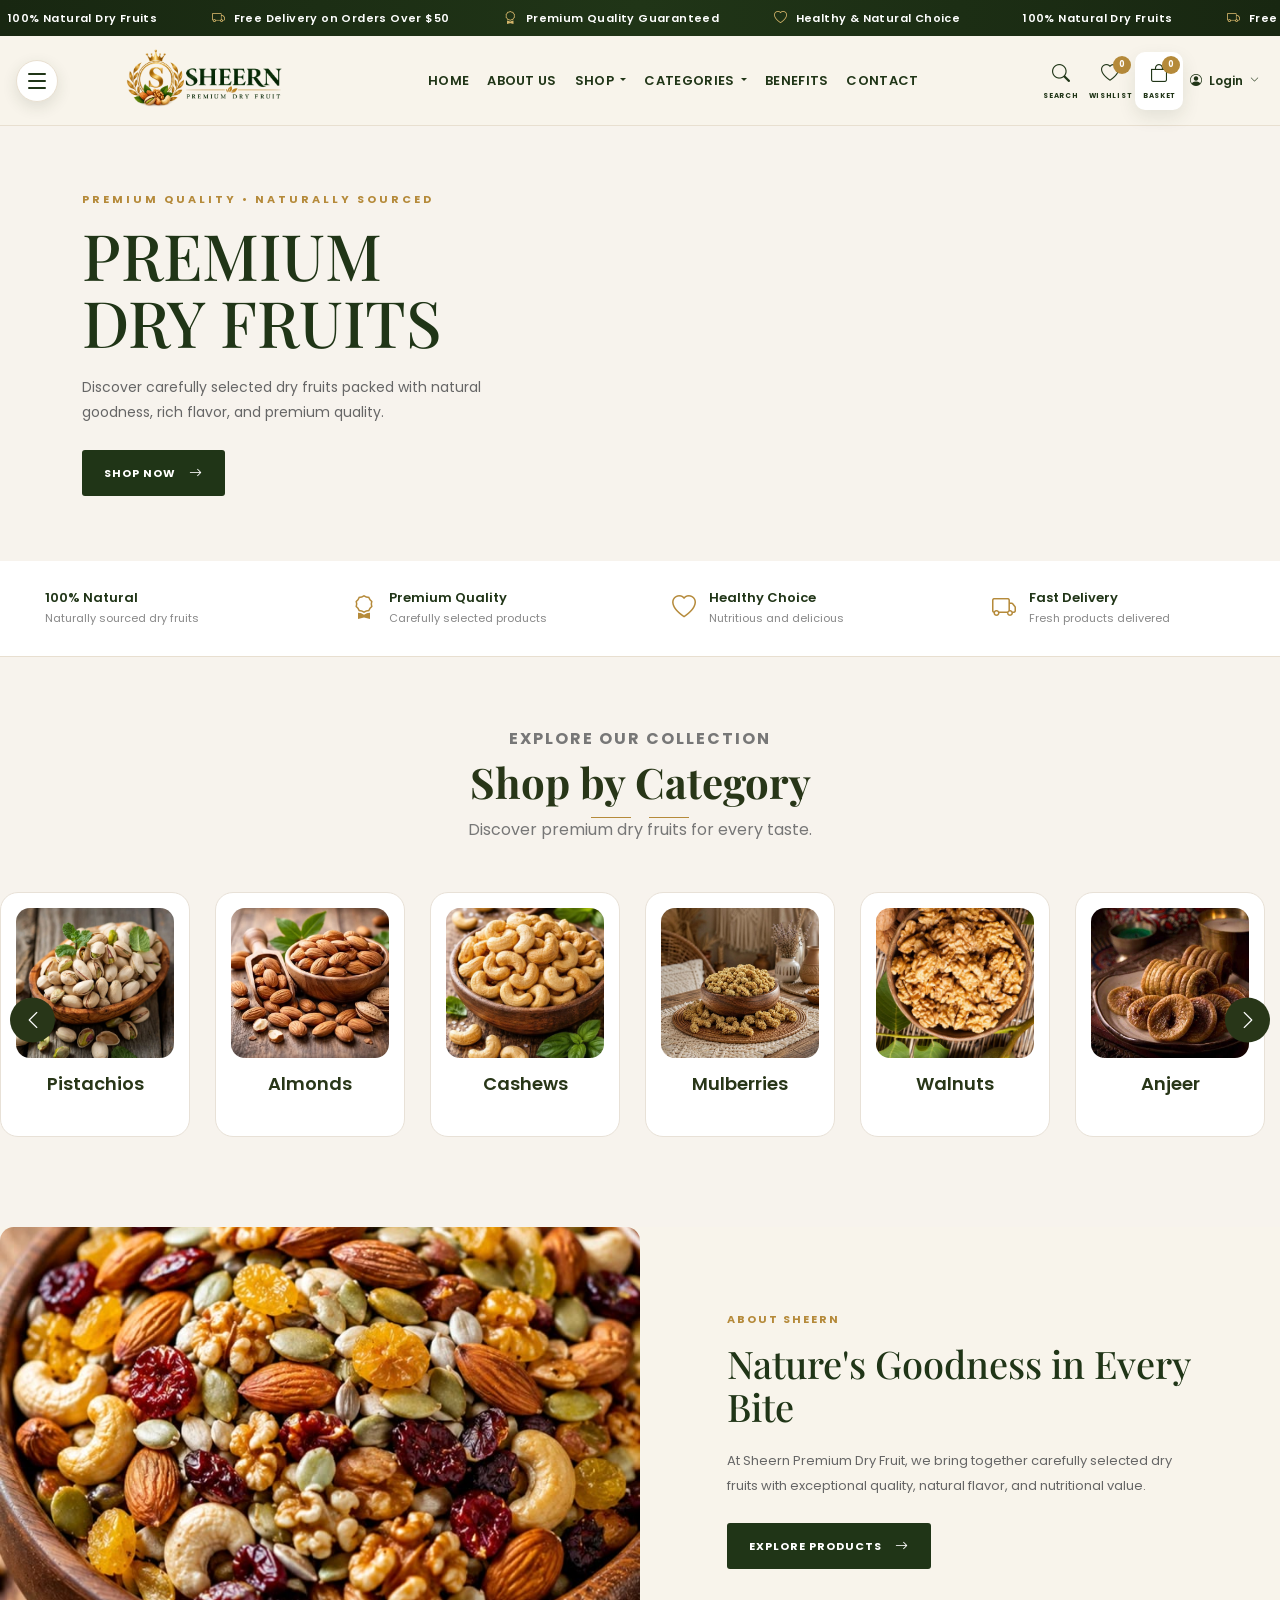
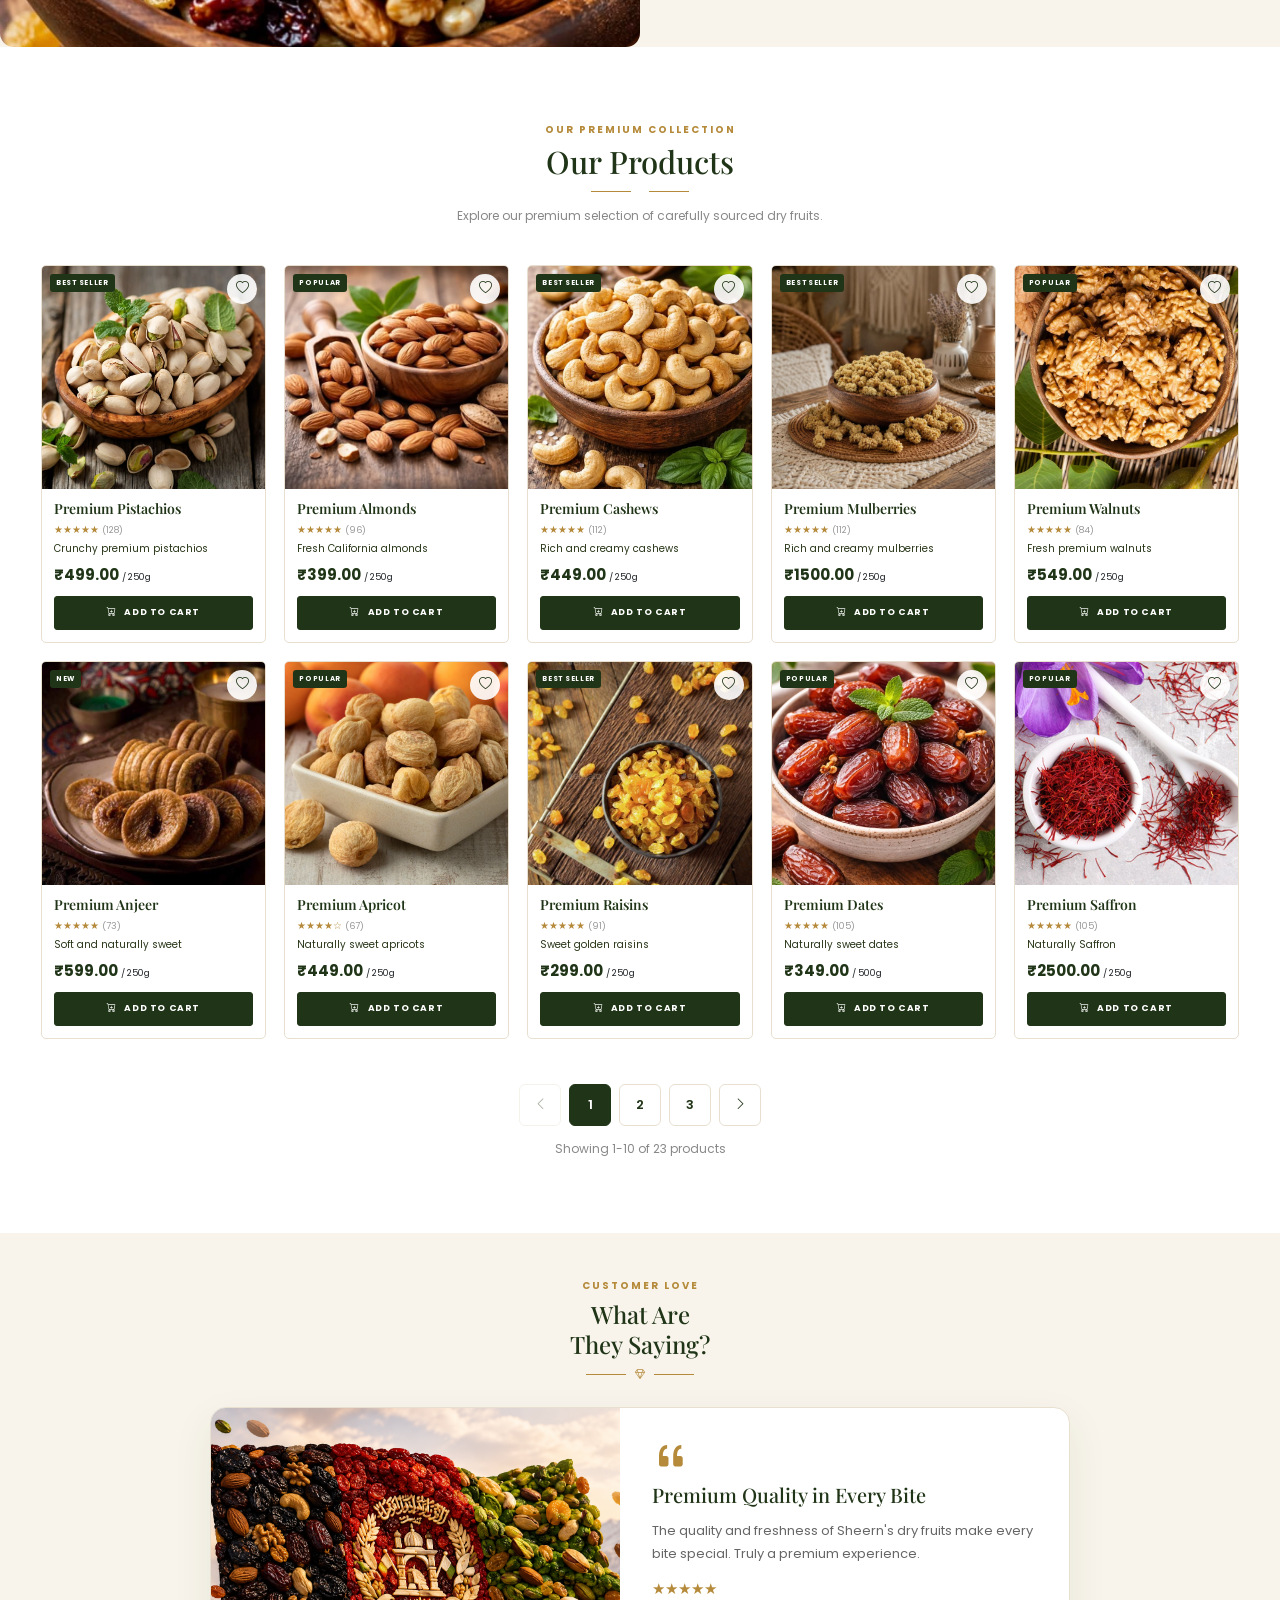
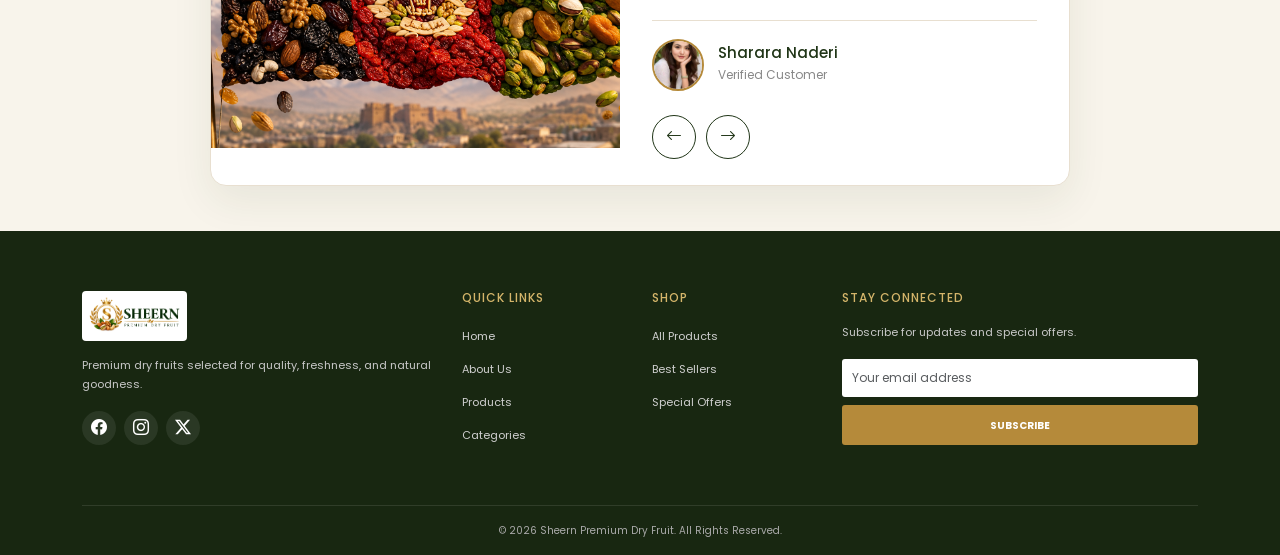
==== commit 5bb972cf: "Add Product Detail and Special Offer pages with responsive design and dynamic content loading" ====
--- a/index.html
+++ b/index.html
@@ -7,7 +7,7 @@
 
     <meta name="viewport" content="width=device-width, initial-scale=1.0">
 
-    <title>Sheern Premium Dry Fruit</title>
+    <title>About Us | Sheern Premium Dry Fruit</title>
 
 
     <!-- =====================================================
@@ -34,10 +34,10 @@
 
 
     <!-- =====================================================
-         YOUR CSS
+         MAIN WEBSITE CSS
     ====================================================== -->
-    <link rel="stylesheet" href="CSS/About.css">
-    <link rel="stylesheet" href="CSS/Style.css">
+
+    <link rel="stylesheet" href="CSS/Style.css" main>
 
 </head>
 
@@ -51,222 +51,87 @@
 
     <aside class="sheern-sidebar" id="sideNavbar">
 
-
         <!-- SIDEBAR LOGO -->
-
         <div class="sidebar-logo">
-
-            <img src="Photos/Logo.png" alt="Sheern Premium Dry Fruit">
-
+            <a href="index.html">
+                <img src="Photos/Logo.png" alt="Sheern Premium Dry Fruit">
+            </a>
         </div>
 
-
         <!-- SIDEBAR MENU -->
-
         <nav class="sidebar-menu">
 
-
-            <!-- HOME -->
-
+            <!-- DASHBOARD: admin and manager only -->
             <div class="side-item">
-
-                <a href="#home" class="side-link">
-
-                    <i class="bi bi-house"></i>
-
-                    <span>Home</span>
-
+                <a href="dashboard.html" class="side-link" data-login-required="0,1">
+                    <i class="bi bi-speedometer2"></i>
+                    <span>Dashboard</span>
                 </a>
-
             </div>
 
-
-            <!-- SHOP -->
-
+            <!-- MY ORDERS: any logged-in user -->
             <div class="side-item">
-
-                <a href="javascript:void(0)" class="side-link" id="shopSideBtn">
-
-                    <i class="bi bi-shop"></i>
-
-                    <span>Shop</span>
-
-                    <i class="bi bi-chevron-right side-arrow"></i>
-
+                <a href="Myorders.html" class="side-link" data-login-required>
+                    <i class="bi bi-bag-check"></i>
+                    <span>My Orders</span>
                 </a>
-
-
-                <!-- SHOP SUBMENU -->
-
-                <ul class="side-submenu" id="shopSubmenu">
-
-                    <li>
-
-                        <a href="AllProduct.html>
-
-                            <i class="bi bi-grid"></i>
-
-                            <span>All Products</span>
-
-                        </a>
-
-                    </li>
-
-
-                    <li>
-
-                        <a href="#products">
-
-                            <i class="bi bi-star"></i>
-
-                            <span>Best Sellers</span>
-
-                        </a>
-
-                    </li>
-
-
-                    <li>
-
-                        <a href="#products">
-
-                            <i class="bi bi-tag"></i>
-
-                            <span>Special Offers</span>
-
-                        </a>
-
-                    </li>
-
-                </ul>
-
             </div>
 
-
-            <!-- CATEGORIES -->
-
+            <!-- INVOICES: admin and manager only -->
             <div class="side-item">
-
-                <a href="#categories" class="side-link">
-
-                    <i class="bi bi-collection"></i>
-
-                    <span>Categories</span>
-
+                <a href="invoices.html" class="side-link" data-login-required="0,1">
+                    <i class="bi bi-receipt"></i>
+                    <span>Invoices</span>
                 </a>
-
             </div>
 
-
-            <!-- ABOUT -->
-
+            <!-- MY ACCOUNT: any logged-in user -->
             <div class="side-item">
-
-                <a href="#about" class="side-link">
-
-                    <i class="bi bi-info-circle"></i>
-
-                    <span>About Us</span>
-
+                <a href="account.html" class="side-link" data-login-required>
+                    <i class="bi bi-person-circle"></i>
+                    <span>My Account</span>
                 </a>
-
             </div>
 
-
-            <!-- CUSTOMER LOVE -->
-
+            <!-- SETTINGS: admin and manager only -->
             <div class="side-item">
-
-                <a href="#feedback" class="side-link">
-
-                    <i class="bi bi-heart"></i>
-
-                    <span>Customer Love</span>
-
+                <a href="settings.html" class="side-link" data-login-required="0,1">
+                    <i class="bi bi-gear"></i>
+                    <span>Settings</span>
                 </a>
-
             </div>
 
-
-            <!-- CONTACT -->
-
-            <div class="side-item">
-
-                <a href="#contact" class="side-link">
-
-                    <i class="bi bi-envelope"></i>
-
-                    <span>Contact</span>
-
-                </a>
-
+        </nav>
+
+        <!-- SIDEBAR PROMOTION -->
+        <div class="Promo-sidebar">
+            <img src="Photos/Afghani.jpg" class="sidebar-promo-image" alt="Afghani Dry Fruits">
+            <div class="sidebar-promo-overlay"></div>
+            <div class="sidebar-promo-content">
+                <span>Healthy</span>
+                <strong>Choices</strong>
+                <span>Better Life</span>
+                <small>Premium quality dry fruits</small>
             </div>
-
-        </nav>
-
-
-        <!-- SIDEBAR PROMOTION -->
-
-        <div class="Promo-sidebar">
-
-            <img src="Photos/Afghani.jpg" class="sidebar-promo-image" alt="Afghani Dry Fruits">
-
-            <div class="sidebar-promo-overlay"></div>
-
-            <div class="sidebar-promo-content">
-
-                <span>Healthy</span>
-
-                <strong>Choices</strong>
-
-                <span>Better Life</span>
-
-                <small>
-                    Premium quality dry fruits
-                </small>
-
-            </div>
-
         </div>
 
-
         <!-- SIDEBAR BOTTOM -->
-
         <div class="sidebar-bottom">
 
-
-            <!-- WISHLIST -->
-
             <a href="#products" class="side-bottom-link">
-
                 <i class="bi bi-heart"></i>
-
                 <span>Wishlist</span>
-
-                <span class="status-dot" id="sidebarWishlistCount">
-
-                    0
-
-                </span>
-
+                <span class="status-dot" id="sidebarWishlistCount">0</span>
             </a>
 
-
-            <!-- ACCOUNT -->
-
             <a href="Login.html" class="side-bottom-link">
-
                 <i class="bi bi-person"></i>
-
                 <span>Account</span>
-
             </a>
 
         </div>
 
     </aside>
-
-
     <!-- =========================================================
          SIDEBAR OVERLAY
     ========================================================= -->
@@ -276,7 +141,7 @@
 
 
     <!-- =========================================================
-         MENU BUTTON
+         MOBILE MENU BUTTON
     ========================================================= -->
 
     <button class="sheern-menu-button" id="SIDE_toggle" type="button" aria-label="Open Menu" aria-expanded="false">
@@ -303,6 +168,7 @@
 
             <div class="promo-track">
 
+
                 <div class="promo-item">
 
                     <i class="bi bi-leaf"></i>
@@ -398,10 +264,14 @@
 
 
         <!-- =====================================================
-             HEADER
+             MAIN HEADER / NAVBAR
+             SAME HEADER AS MAIN WEBSITE
         ====================================================== -->
 
         <header class="sheern-header">
+
+
+            <!-- HEADER DECORATION -->
 
             <div class="header-decoration">
 
@@ -412,10 +282,10 @@
 
 
             <!-- =================================================
-                 BRAND
+                 LOGO
             ================================================== -->
 
-            <a href="#home" class="sheern-brand">
+            <a href="index.html#home" class="sheern-brand">
 
                 <img src="Photos/Logo.png" class="sheern-logo" alt="Sheern Premium Dry Fruit">
 
@@ -431,15 +301,6 @@
                 <div class="container-fluid">
 
 
-                    <!-- MOBILE TOGGLER -->
-
-                    <button class="navbar-toggler" type="button" data-bs-toggle="collapse" data-bs-target="#mainNavbar"
-                        aria-controls="mainNavbar" aria-expanded="false" aria-label="Toggle navigation">
-
-                        <span class="navbar-toggler-icon"></span>
-
-                    </button>
-
 
                     <!-- NAVIGATION LINKS -->
 
@@ -452,7 +313,7 @@
 
                             <li class="nav-item">
 
-                                <a class="nav-link active" href="#home">
+                                <a class="nav-link" href="index.html#home">
 
                                     HOME
 
@@ -465,7 +326,7 @@
 
                             <li class="nav-item">
 
-                                <a class="nav-link" href="About.html">
+                                <a class="nav-link " href="About.html">
 
                                     ABOUT US
 
@@ -488,6 +349,7 @@
 
                                 <ul class="dropdown-menu">
 
+
                                     <li>
 
                                         <a class="dropdown-item" href="AllProduct.html">
@@ -503,7 +365,7 @@
 
                                     <li>
 
-                                        <a class="dropdown-item" href="#products">
+                                        <a class="dropdown-item" href="BestSeller.html">
 
                                             <i class="bi bi-star"></i>
 
@@ -516,7 +378,7 @@
 
                                     <li>
 
-                                        <a class="dropdown-item" href="#products">
+                                        <a class="dropdown-item" href="SpecialOffer.html">
 
                                             <i class="bi bi-tag"></i>
 
@@ -545,22 +407,21 @@
 
                                 <ul class="dropdown-menu">
 
+
+
+
                                     <li>
-
-                                        <a class="dropdown-item" href="#categories">
-
-                                            <i class="bi bi-grid-3x3-gap"></i>
-
-                                            Dry Fruits
-
+                                        <a class="dropdown-item" href="Hampers.html">
+                                            <i class="bi bi-gift"></i>
+                                            Hampers
                                         </a>
-
                                     </li>
 
 
+
                                     <li>
 
-                                        <a class="dropdown-item" href="#categories">
+                                        <a class="dropdown-item" href="PremiumCollection.html">
 
                                             <i class="bi bi-gem"></i>
 
@@ -579,7 +440,7 @@
 
                             <li class="nav-item">
 
-                                <a class="nav-link" href="#benefits">
+                                <a class="nav-link" href="Benefits.html">
 
                                     BENEFITS
 
@@ -592,7 +453,7 @@
 
                             <li class="nav-item">
 
-                                <a class="nav-link" href="#contact">
+                                <a class="nav-link" href="Contact.html">
 
                                     CONTACT
 
@@ -616,9 +477,7 @@
             <div class="sheern-header-actions">
 
 
-                <!-- =================================================
-                     SEARCH
-                ================================================== -->
+                <!-- SEARCH -->
 
                 <button type="button" class="sheern-action search-action" id="headerSearchButton" data-bs-toggle="modal"
                     data-bs-target="#searchModal" aria-label="Search">
@@ -632,9 +491,7 @@
                 </button>
 
 
-                <!-- =================================================
-                     WISHLIST
-                ================================================== -->
+                <!-- WISHLIST -->
 
                 <button type="button" class="sheern-action wishlist-action" id="headerWishlistButton"
                     aria-label="Wishlist">
@@ -654,9 +511,7 @@
                 </button>
 
 
-                <!-- =================================================
-                     BASKET
-                ================================================== -->
+                <!-- BASKET -->
 
                 <button type="button" class="sheern-action cart-action" id="headerCartButton" data-bs-toggle="offcanvas"
                     data-bs-target="#cartCanvas" aria-label="Shopping Basket">
@@ -678,7 +533,6 @@
 
                 <!-- =================================================
                      ACCOUNT
-                     ONLY ACCOUNT BUTTON OPENS THIS DROPDOWN
                 ================================================== -->
 
                 <div class="header-account">
@@ -700,29 +554,19 @@
                     </button>
 
 
-                    <!-- =================================================
-                         ACCOUNT DROPDOWN
-                    ================================================== -->
+                    <!-- ACCOUNT DROPDOWN -->
 
                     <div class="account-dropdown" id="accountDropdown">
 
 
-                        <!-- ACCOUNT HEADER -->
-
                         <div class="account-dropdown-header">
 
-                        
-
                             <strong id="accountName">
-                                    My Account
-                                </strong>
-
-                        
-
-                        </div>
-
-
-                        <!-- DIVIDER -->
+                                My Account
+                            </strong>
+
+                        </div>
+
 
                         <div class="account-dropdown-divider"></div>
 
@@ -740,7 +584,7 @@
                         </a>
 
 
-                        <!-- CREATE ACCOUNT -->
+                        <!-- REGISTER -->
 
                         <a href="register.html" id="registerDropdownLink">
 
@@ -774,191 +618,201 @@
         </header>
 
 
-        <!-- =====================================================
+
+        <!-- =========================================================
+         MAIN
+    ========================================================= -->
+
+        <main class="sheern-main">
+            <!-- =====================================================
              HERO
         ====================================================== -->
 
-        <section class="hero" id="home">
-
-            <div class="container-fluid">
-
-                <div class="row align-items-center">
-
-
-                    <!-- HERO CONTENT -->
-
-                    <div class="col-lg-6">
-
-                        <div class="hero-content">
-
-                            <p class="hero-small">
-
-                                PREMIUM QUALITY • NATURALLY SOURCED
-
-                            </p>
-
-
-                            <h1>
-
-                                PREMIUM<br>
-                                DRY FRUITS
-
-                            </h1>
-
-
-                            <p class="hero-description">
-
-                                Discover carefully selected dry fruits
-                                packed with natural goodness, rich flavor,
-                                and premium quality.
-
-                            </p>
-
-
-                            <a href="#products" class="shop-btn">
-
-                                SHOP NOW
-
-                                <i class="bi bi-arrow-right"></i>
-
-                            </a>
-
-                        </div>
-
-                    </div>
-
-
-                    <!-- HERO VIDEO -->
-
-                    <div class="col-lg-6 hero-media">
-
-                        <div class="hero-video-wrapper">
-
-                            <video class="hero-video" autoplay muted loop playsinline>
-
-                                <source src="Photos/Hero1.mp4" type="video/mp4">
-
-                                Your browser does not support video.
-
-                            </video>
-
-
-                            <div class="hero-video-overlay"></div>
-
-                        </div>
-
-                    </div>
-
-                </div>
-
-            </div>
-
-        </section>
-
-
-        <!-- =====================================================
+            <section class="hero" id="home">
+
+                <div class="container-fluid">
+
+                    <div class="row align-items-center">
+
+
+                        <!-- HERO CONTENT -->
+
+                        <div class="col-lg-6">
+
+                            <div class="hero-content">
+
+                                <p class="hero-small">
+
+                                    PREMIUM QUALITY • NATURALLY SOURCED
+
+                                </p>
+
+
+                                <h1>
+
+                                    PREMIUM<br>
+                                    DRY FRUITS
+
+                                </h1>
+
+
+                                <p class="hero-description">
+
+                                    Discover carefully selected dry fruits
+                                    packed with natural goodness, rich flavor,
+                                    and premium quality.
+
+                                </p>
+
+
+                                <a href="#products" class="shop-btn">
+
+                                    SHOP NOW
+
+                                    <i class="bi bi-arrow-right"></i>
+
+                                </a>
+
+                            </div>
+
+                        </div>
+
+
+                        <!-- HERO VIDEO -->
+
+                        <div class="col-lg-6 hero-media">
+
+                            <div class="hero-video-wrapper">
+
+                                <video class="hero-video" autoplay muted loop playsinline>
+
+                                    <source src="Photos/Hero1.mp4" type="video/mp4">
+
+                                    Your browser does not support video.
+
+                                </video>
+
+
+                                <div class="hero-video-overlay"></div>
+
+                            </div>
+
+                        </div>
+
+                    </div>
+
+                </div>
+
+
+
+            </section>
+
+
+            <!-- =====================================================
              BENEFITS
         ====================================================== -->
 
-        <section class="benefits" id="benefits">
-
-            <div class="container-fluid">
-
-                <div class="row">
-
-
-                    <!-- BENEFIT 1 -->
-
-                    <div class="col-lg-3 col-md-6">
-
-                        <div class="benefit-item">
-
-                            <i class="bi bi-leaf benefit-icon"></i>
-
-                            <div>
-
-                                <h5>
-                                    100% Natural
-                                </h5>
-
-                                <p>
-                                    Naturally sourced dry fruits
-                                </p>
+            <section class="benefits" id="benefits">
+
+                <div class="container-fluid">
+
+                    <div class="row">
+
+
+                        <!-- BENEFIT 1 -->
+
+                        <div class="col-lg-3 col-md-6">
+
+                            <div class="benefit-item">
+
+                                <i class="bi bi-leaf benefit-icon"></i>
+
+                                <div>
+
+                                    <h5>
+                                        100% Natural
+                                    </h5>
+
+                                    <p>
+                                        Naturally sourced dry fruits
+                                    </p>
+
+                                </div>
 
                             </div>
 
                         </div>
 
-                    </div>
-
-
-                    <!-- BENEFIT 2 -->
-
-                    <div class="col-lg-3 col-md-6">
-
-                        <div class="benefit-item">
-
-                            <i class="bi bi-award benefit-icon"></i>
-
-                            <div>
-
-                                <h5>
-                                    Premium Quality
-                                </h5>
-
-                                <p>
-                                    Carefully selected products
-                                </p>
+
+                        <!-- BENEFIT 2 -->
+
+                        <div class="col-lg-3 col-md-6">
+
+                            <div class="benefit-item">
+
+                                <i class="bi bi-award benefit-icon"></i>
+
+                                <div>
+
+                                    <h5>
+                                        Premium Quality
+                                    </h5>
+
+                                    <p>
+                                        Carefully selected products
+                                    </p>
+
+                                </div>
 
                             </div>
 
                         </div>
 
-                    </div>
-
-
-                    <!-- BENEFIT 3 -->
-
-                    <div class="col-lg-3 col-md-6">
-
-                        <div class="benefit-item">
-
-                            <i class="bi bi-heart benefit-icon"></i>
-
-                            <div>
-
-                                <h5>
-                                    Healthy Choice
-                                </h5>
-
-                                <p>
-                                    Nutritious and delicious
-                                </p>
+
+                        <!-- BENEFIT 3 -->
+
+                        <div class="col-lg-3 col-md-6">
+
+                            <div class="benefit-item">
+
+                                <i class="bi bi-heart benefit-icon"></i>
+
+                                <div>
+
+                                    <h5>
+                                        Healthy Choice
+                                    </h5>
+
+                                    <p>
+                                        Nutritious and delicious
+                                    </p>
+
+                                </div>
 
                             </div>
 
                         </div>
 
-                    </div>
-
-
-                    <!-- BENEFIT 4 -->
-
-                    <div class="col-lg-3 col-md-6">
-
-                        <div class="benefit-item">
-
-                            <i class="bi bi-truck benefit-icon"></i>
-
-                            <div>
-
-                                <h5>
-                                    Fast Delivery
-                                </h5>
-
-                                <p>
-                                    Fresh products delivered
-                                </p>
+
+                        <!-- BENEFIT 4 -->
+
+                        <div class="col-lg-3 col-md-6">
+
+                            <div class="benefit-item">
+
+                                <i class="bi bi-truck benefit-icon"></i>
+
+                                <div>
+
+                                    <h5>
+                                        Fast Delivery
+                                    </h5>
+
+                                    <p>
+                                        Fresh products delivered
+                                    </p>
+
+                                </div>
 
                             </div>
 
@@ -968,483 +822,507 @@
 
                 </div>
 
-            </div>
-
-        </section>
-
-
-        <!-- =====================================================
+            </section>
+
+
+            <!-- =====================================================
              CATEGORIES
         ====================================================== -->
 
-        <section class="category-section" id="categories">
-
-
-            <!-- SECTION TITLE -->
-
-            <div class="section-title">
-
-                <p>
-                    EXPLORE OUR COLLECTION
-                </p>
-
-                <h2>
-                    Shop by Category
-                </h2>
-
-                <div class="title-line">
-
-                    <span></span>
-
-                    <i class="bi bi-leaf"></i>
-
-                    <span></span>
-
-                </div>
-
-                <p>
-                    Discover premium dry fruits for every taste.
-                </p>
-
-            </div>
-
-
-            <!-- CATEGORY SLIDER -->
-
-            <div class="category-slider-wrapper">
-
-
-                <!-- PREVIOUS -->
-
-                <button type="button" class="category-arrow category-prev" id="categoryPrev"
-                    aria-label="Previous categories">
-
-                    <i class="bi bi-chevron-left"></i>
-
-                </button>
+            <section class="category-section" id="categories">
+
+
+                <!-- SECTION TITLE -->
+
+                <div class="section-title">
+
+                    <p>
+                        EXPLORE OUR COLLECTION
+                    </p>
+
+                    <h2>
+                        Shop by Category
+                    </h2>
+
+                    <div class="title-line">
+
+                        <span></span>
+
+                        <i class="bi bi-leaf"></i>
+
+                        <span></span>
+
+                    </div>
+
+                    <p>
+                        Discover premium dry fruits for every taste.
+                    </p>
+
+                </div>
 
 
                 <!-- CATEGORY SLIDER -->
 
-                <div class="category-slider" id="categorySlider">
-
-                    <!-- Categories generated by JavaScript -->
-
-                </div>
-
-
-                <!-- NEXT -->
-
-                <button type="button" class="category-arrow category-next" id="categoryNext"
-                    aria-label="Next categories">
-
-                    <i class="bi bi-chevron-right"></i>
-
-                </button>
-
-            </div>
-
-        </section>
-
-
-        <!-- =====================================================
+                <div class="category-slider-wrapper">
+
+
+                    <!-- PREVIOUS -->
+
+                    <button type="button" class="category-arrow category-prev" id="categoryPrev"
+                        aria-label="Previous categories">
+
+                        <i class="bi bi-chevron-left"></i>
+
+                    </button>
+
+
+                    <!-- CATEGORY SLIDER -->
+
+                    <div class="category-slider" id="categorySlider">
+
+                        <!-- Categories generated by JavaScript -->
+
+                    </div>
+
+
+                    <!-- NEXT -->
+
+                    <button type="button" class="category-arrow category-next" id="categoryNext"
+                        aria-label="Next categories">
+
+                        <i class="bi bi-chevron-right"></i>
+
+                    </button>
+
+                </div>
+
+            </section>
+
+
+            <!-- =====================================================
              ABOUT
         ====================================================== -->
 
-        <section class="about-section" id="about">
-
-            <div class="container-fluid">
-
-                <div class="row align-items-center">
-
-
-                    <!-- ABOUT IMAGE -->
-
-                    <div class="col-lg-6 p-0">
-
-                        <img src="Photos/MIX.jpg" class="about-image" alt="Premium Mixed Dry Fruits">
-
-                    </div>
-
-
-                    <!-- ABOUT CONTENT -->
-
-                    <div class="col-lg-6">
-
-                        <div class="about-content">
-
-                            <span class="about-small">
-
-                                ABOUT SHEERN
-
-                            </span>
-
-
-                            <h2>
-
-                                Nature's Goodness
-                                in Every Bite
-
-                            </h2>
-
-
-                            <p>
-
-                                At Sheern Premium Dry Fruit,
-                                we bring together carefully selected
-                                dry fruits with exceptional quality,
-                                natural flavor, and nutritional value.
-
-                            </p>
-
-
-                            <a href="#products" class="shop-btn">
-
-                                EXPLORE PRODUCTS
-
-                                <i class="bi bi-arrow-right"></i>
-
-                            </a>
-
-                        </div>
-
-                    </div>
-
-                </div>
-
-            </div>
-
-        </section>
-
-
-        <!-- =====================================================
+            <section class="about-section" id="about">
+
+                <div class="container-fluid">
+
+                    <div class="row align-items-center">
+
+
+                        <!-- ABOUT IMAGE -->
+
+                        <div class="col-lg-6 p-0">
+
+                            <img src="Photos/MIX.jpg" class="about-image" alt="Premium Mixed Dry Fruits">
+
+                        </div>
+
+
+                        <!-- ABOUT CONTENT -->
+
+                        <div class="col-lg-6">
+
+                            <div class="about-content">
+
+                                <span class="about-small">
+
+                                    ABOUT SHEERN
+
+                                </span>
+
+
+                                <h2>
+
+                                    Nature's Goodness
+                                    in Every Bite
+
+                                </h2>
+
+
+                                <p>
+
+                                    At Sheern Premium Dry Fruit,
+                                    we bring together carefully selected
+                                    dry fruits with exceptional quality,
+                                    natural flavor, and nutritional value.
+
+                                </p>
+
+
+                                <a href="About.html" class="shop-btn">
+
+                                    EXPLORE PRODUCTS
+
+                                    <i class="bi bi-arrow-right"></i>
+
+                                </a>
+
+                            </div>
+
+                        </div>
+
+                    </div>
+
+                </div>
+
+            </section>
+
+
+            <!-- =====================================================
              PRODUCTS
         ====================================================== -->
 
-        <section class="products-section section-padding" id="products">
-
-
-            <!-- SECTION TITLE -->
-
-            <div class="section-title">
-
-                <p>
-                    OUR PREMIUM COLLECTION
-                </p>
-
-                <h2>
-                    Our Products
-                </h2>
-
-                <div class="title-line">
-
-                    <span></span>
-
-                    <i class="bi bi-leaf"></i>
-
-                    <span></span>
-
-                </div>
-
-                <p class="product-intro">
-
-                    Explore our premium selection of
-                    carefully sourced dry fruits.
-
-                </p>
-
-            </div>
-
-
-            <!-- PRODUCT GRID -->
-
-            <div class="container-fluid">
-
-                <div class="row g-4" id="productGrid">
-
-                    <!-- Products generated from JSON -->
-
-                </div>
-
-            </div>
-
-        </section>
-
-
-        <!-- =====================================================
-             CUSTOMER LOVE
-        ====================================================== -->
-
-        <section class="testimonial" id="feedback">
-
-            <div class="text-center">
-
-                <i class="bi bi-quote quote-icon"></i>
-
-
-                <p class="testimonial-text">
-
-                    "The quality and freshness of Sheern's
-                    dry fruits make every bite special.
-                    Truly a premium experience."
-
-                </p>
-
-
-                <h5>
-                    Sharara Naderi
-                </h5>
-
-
-                <div class="stars">
-                    ★★★★★
-                </div>
-
-            </div>
-
-        </section>
-
-
-        <!-- =====================================================
+            <section class="products-section section-padding" id="products">
+
+
+                <!-- SECTION TITLE -->
+
+                <div class="section-title">
+
+                    <p>
+                        OUR PREMIUM COLLECTION
+                    </p>
+
+                    <h2>
+                        Our Products
+                    </h2>
+
+                    <div class="title-line">
+
+                        <span></span>
+
+                        <i class="bi bi-leaf"></i>
+
+                        <span></span>
+
+                    </div>
+
+                    <p class="product-intro">
+
+                        Explore our premium selection of
+                        carefully sourced dry fruits.
+
+                    </p>
+
+                </div>
+
+
+                <!-- PRODUCT GRID -->
+
+                <div class="container-fluid">
+
+                    <div class="row g-4" id="productGrid">
+
+                        <!-- Products generated from JSON -->
+
+                    </div>
+
+                </div>
+
+                <!-- PRODUCT GRID -->
+
+                <div class="container-fluid">
+
+                    <div class="row g-4" id="productGrid">
+
+                        <!-- Products generated from JSON -->
+
+                    </div>
+
+                    <!-- PRODUCT PAGINATION (Our Products section) -->
+                    <nav class="product-pagination" id="productPagination" aria-label="Product pages"></nav>
+
+                </div>
+
+            </section>
+
+
+            <section class="fb-section" id="feedback">
+
+                <div class="section-title">
+                    <p>CUSTOMER LOVE</p>
+                    <h2>What Are<br>They Saying?</h2>
+                    <div class="title-line"><span></span><i class="bi bi-gem"></i><span></span></div>
+                </div>
+
+                <div class="fb-container">
+
+                    <div class="fb-image">
+                        <img id="fbImage" src="Photos/flag.png" alt="" onerror="this.src='Photos/flag.png'">
+                    </div>
+
+                    <div class="fb-content" id="fbContent">
+
+                        <i class="bi bi-quote fb-quote"></i>
+                        <h3 id="fbTitle"></h3>
+                        <p id="fbDescription"></p>
+                        <div class="fb-stars" id="fbStars"></div>
+
+                        <div class="fb-profile">
+                            <img id="fbProfile" src="Photos/Logo.png" alt="" onerror="this.src='Photos/Logo.png'">
+                            <div>
+                                <h4 id="fbName"></h4>
+                                <small id="fbJob"></small>
+                            </div>
+                        </div>
+
+                        <div class="fb-buttons">
+                            <button type="button" id="fbPrev" aria-label="Previous review">
+                                <i class="bi bi-arrow-left"></i>
+                            </button>
+                            <button type="button" id="fbNext" aria-label="Next review">
+                                <i class="bi bi-arrow-right"></i>
+                            </button>
+                        </div>
+
+                    </div>
+                </div>
+            </section>
+
+
+            <!-- =====================================================
              FOOTER
         ====================================================== -->
 
-        <footer id="contact">
-
-            <div class="container">
-
-                <div class="row g-4">
-
-
-                    <!-- ABOUT -->
-
-                    <div class="col-lg-4 col-md-6">
-
-                        <div class="footer-logo">
-
-                            <img src="Photos/Logo.png" alt="Sheern">
-
-                        </div>
-
-
-                        <p>
-
-                            Premium dry fruits selected
-                            for quality, freshness, and
-                            natural goodness.
-
-                        </p>
-
-
-                        <div class="footer-social">
-
-                            <a href="#" aria-label="Facebook">
-
-                                <i class="bi bi-facebook"></i>
-
-                            </a>
-
-
-                            <a href="#" aria-label="Instagram">
-
-                                <i class="bi bi-instagram"></i>
-
-                            </a>
-
-
-                            <a href="#" aria-label="Twitter">
-
-                                <i class="bi bi-twitter-x"></i>
-
-                            </a>
-
-                        </div>
-
-                    </div>
-
-
-                    <!-- QUICK LINKS -->
-
-                    <div class="col-lg-2 col-md-6">
-
-                        <h5>
-                            QUICK LINKS
-                        </h5>
-
-                        <ul>
-
-                            <li>
-                                <a href="index.html">
-                                    Home
+            <footer id="contact">
+
+                <div class="container">
+
+                    <div class="row g-4">
+
+
+                        <!-- ABOUT -->
+
+                        <div class="col-lg-4 col-md-6">
+
+                            <div class="footer-logo">
+
+                                <img src="Photos/Logo.png" alt="Sheern">
+
+                            </div>
+
+
+                            <p>
+
+                                Premium dry fruits selected
+                                for quality, freshness, and
+                                natural goodness.
+
+                            </p>
+
+
+                            <div class="footer-social">
+
+                                <a href="#" aria-label="Facebook">
+
+                                    <i class="bi bi-facebook"></i>
+
                                 </a>
-                            </li>
-
-                            <li>
-                                <a href="About.html">
-                                    About Us
+
+
+                                <a href="#" aria-label="Instagram">
+
+                                    <i class="bi bi-instagram"></i>
+
                                 </a>
-                            </li>
-
-                            <li>
-                                <a href="#products">
-                                    Products
+
+
+                                <a href="#" aria-label="Twitter">
+
+                                    <i class="bi bi-twitter-x"></i>
+
                                 </a>
-                            </li>
-
-                            <li>
-                                <a href="#categories">
-                                    Categories
-                                </a>
-                            </li>
-
-                        </ul>
-
-                    </div>
-
-
-                    <!-- SHOP -->
-
-                    <div class="col-lg-2 col-md-6">
-
-                        <h5>
-                            SHOP
-                        </h5>
-
-                        <ul>
-
-                            <li>
-
-                                <a href="#products">
-                                    All Products
-                                </a>
-
-                            </li>
-
-                            <li>
-
-                                <a href="#products">
-                                    Best Sellers
-                                </a>
-
-                            </li>
-
-                            <li>
-
-                                <a href="#products">
-                                    Special Offers
-                                </a>
-
-                            </li>
-
-                        </ul>
-
-                    </div>
-
-
-                    <!-- NEWSLETTER -->
-
-                    <div class="col-lg-4 col-md-6">
-
-                        <h5>
-                            STAY CONNECTED
-                        </h5>
-
-                        <p>
-
-                            Subscribe for updates and
-                            special offers.
-
-                        </p>
-
-
-                        <input type="email" class="form-control" placeholder="Your email address">
-
-
-                        <button type="button" class="subscribe-btn">
-
-                            SUBSCRIBE
-
-                        </button>
-
-                    </div>
-
-                </div>
-
-
-                <!-- COPYRIGHT -->
-
-                <div class="copyright">
-
-                    © 2026 Sheern Premium Dry Fruit.
-                    All Rights Reserved.
-
-                </div>
-
-            </div>
-
-        </footer>
-
-    </main>
-
-
-    <!-- =========================================================
+
+                            </div>
+
+                        </div>
+
+
+                        <!-- QUICK LINKS -->
+
+                        <div class="col-lg-2 col-md-6">
+
+                            <h5>
+                                QUICK LINKS
+                            </h5>
+
+                            <ul>
+
+                                <li>
+                                    <a href="index.html">
+                                        Home
+                                    </a>
+                                </li>
+
+                                <li>
+                                    <a href="About.html">
+                                        About Us
+                                    </a>
+                                </li>
+
+                                <li>
+                                    <a href="#products">
+                                        Products
+                                    </a>
+                                </li>
+
+                                <li>
+                                    <a href="#categories">
+                                        Categories
+                                    </a>
+                                </li>
+
+                            </ul>
+
+                        </div>
+
+
+                        <!-- SHOP -->
+
+                        <div class="col-lg-2 col-md-6">
+
+                            <h5>
+                                SHOP
+                            </h5>
+
+                            <ul>
+
+                                <li>
+
+                                    <a href="AllProduct.html">
+                                        All Products
+                                    </a>
+
+                                </li>
+
+                                <li>
+
+                                    <a href="BestSeller.html">
+                                        Best Sellers
+                                    </a>
+
+                                </li>
+
+                                <li>
+
+                                    <a href="SpecialOffer.html">
+                                        Special Offers
+                                    </a>
+
+                                </li>
+
+                            </ul>
+
+                        </div>
+
+
+                        <!-- NEWSLETTER -->
+
+                        <div class="col-lg-4 col-md-6">
+
+                            <h5>
+                                STAY CONNECTED
+                            </h5>
+
+                            <p>
+
+                                Subscribe for updates and
+                                special offers.
+
+                            </p>
+
+
+                            <input type="email" class="form-control" placeholder="Your email address">
+
+
+                            <button type="button" class="subscribe-btn">
+
+                                SUBSCRIBE
+
+                            </button>
+
+                        </div>
+
+                    </div>
+
+
+                    <!-- COPYRIGHT -->
+
+                    <div class="copyright">
+
+                        © 2026 Sheern Premium Dry Fruit.
+                        All Rights Reserved.
+
+                    </div>
+
+                </div>
+
+            </footer>
+
+        </main>
+
+
+        <!-- =========================================================
          SEARCH MODAL
     ========================================================= -->
 
-    <div class="modal fade" id="searchModal" tabindex="-1" aria-hidden="true">
-
-        <div class="modal-dialog modal-dialog-centered">
-
-            <div class="modal-content search-modal">
-
-
-                <!-- MODAL HEADER -->
-
-                <div class="modal-header">
-
-                    <h5 class="modal-title">
-
-                        <i class="bi bi-search"></i>
-
-                        Search Products
-
-                    </h5>
-
-
-                    <button type="button" class="btn-close" data-bs-dismiss="modal" aria-label="Close">
-
-                    </button>
-
-                </div>
-
-
-                <!-- MODAL BODY -->
-
-                <div class="modal-body">
-
-                    <div class="search-box">
-
-                        <input type="text" id="searchInput" class="form-control" placeholder="Search dry fruits...">
-
-
-                        <button type="button" class="search-submit" id="searchSubmitButton">
+        <div class="modal fade" id="searchModal" tabindex="-1" aria-hidden="true">
+
+            <div class="modal-dialog modal-dialog-centered">
+
+                <div class="modal-content search-modal">
+
+
+                    <!-- MODAL HEADER -->
+
+                    <div class="modal-header">
+
+                        <h5 class="modal-title">
 
                             <i class="bi bi-search"></i>
 
+                            Search Products
+
+                        </h5>
+
+
+                        <button type="button" class="btn-close" data-bs-dismiss="modal" aria-label="Close">
+
                         </button>
 
                     </div>
 
 
-                    <div class="search-results" id="searchResults">
-
-                        <p class="search-hint">
-
-                            <i class="bi bi-info-circle"></i>
-
-                            Search for your favorite dry fruits.
-
-                        </p>
+                    <!-- MODAL BODY -->
+
+                    <div class="modal-body">
+
+                        <div class="search-box">
+
+                            <input type="text" id="searchInput" class="form-control" placeholder="Search dry fruits...">
+
+
+                            <button type="button" class="search-submit" id="searchSubmitButton">
+
+                                <i class="bi bi-search"></i>
+
+                            </button>
+
+                        </div>
+
+
+                        <div class="search-results" id="searchResults">
+
+                            <p class="search-hint">
+
+                                <i class="bi bi-info-circle"></i>
+
+                                Search for your favorite dry fruits.
+
+                            </p>
+
+                        </div>
 
                     </div>
 
@@ -1454,100 +1332,98 @@
 
         </div>
 
-    </div>
-
-
-    <!-- =========================================================
+
+        <!-- =========================================================
          CART OFFCANVAS
     ========================================================= -->
 
-    <div class="offcanvas offcanvas-end" tabindex="-1" id="cartCanvas">
-
-
-        <!-- CART HEADER -->
-
-        <div class="offcanvas-header">
-
-            <h5 class="offcanvas-title">
-
-                <i class="bi bi-bag"></i>
-
-                Your Basket
-
-            </h5>
-
-
-            <button type="button" class="btn-close" data-bs-dismiss="offcanvas" aria-label="Close">
-
-            </button>
+        <div class="offcanvas offcanvas-end" tabindex="-1" id="cartCanvas">
+
+
+            <!-- CART HEADER -->
+
+            <div class="offcanvas-header">
+
+                <h5 class="offcanvas-title">
+
+                    <i class="bi bi-bag"></i>
+
+                    Your Basket
+
+                </h5>
+
+
+                <button type="button" class="btn-close" data-bs-dismiss="offcanvas" aria-label="Close">
+
+                </button>
+
+            </div>
+
+
+            <!-- CART BODY -->
+
+            <div class="offcanvas-body">
+
+
+                <div id="cartItems">
+
+                    <div class="empty-cart">
+
+                        <i class="bi bi-cart-x"></i>
+
+                        <p>
+                            Your cart is empty.
+                        </p>
+
+                    </div>
+
+                </div>
+
+
+                <!-- CART SUMMARY -->
+
+                <div class="cart-summary">
+
+                    <div class="d-flex justify-content-between">
+
+                        <strong>
+                            Total
+                        </strong>
+
+                        <strong id="cartTotal">
+                            ₹0.00
+                        </strong>
+
+                    </div>
+
+
+                    <button type="button" class="checkout-btn" id="CHEACKOUTBUTTON">
+
+                        CHECKOUT
+
+                    </button>
+
+                </div>
+
+            </div>
 
         </div>
 
 
-        <!-- CART BODY -->
-
-        <div class="offcanvas-body">
-
-
-            <div id="cartItems">
-
-                <div class="empty-cart">
-
-                    <i class="bi bi-cart-x"></i>
-
-                    <p>
-                        Your cart is empty.
-                    </p>
-
-                </div>
-
-            </div>
-
-
-            <!-- CART SUMMARY -->
-
-            <div class="cart-summary">
-
-                <div class="d-flex justify-content-between">
-
-                    <strong>
-                        Total
-                    </strong>
-
-                    <strong id="cartTotal">
-                        ₹0.00
-                    </strong>
-
-                </div>
-
-
-                <button type="button" class="checkout-btn" id="CHEACKOUTBUTTON">
-
-                    CHECKOUT
-
-                </button>
-
-            </div>
-
-        </div>
-
-    </div>
-
-
-    <!-- =========================================================
+        <!-- =========================================================
          BOOTSTRAP JAVASCRIPT
     ========================================================= -->
 
-    <script src="https://cdn.jsdelivr.net/npm/bootstrap@5.3.3/dist/js/bootstrap.bundle.min.js">
-    </script>
-
-
-    <!-- =========================================================
+        <script src="https://cdn.jsdelivr.net/npm/bootstrap@5.3.3/dist/js/bootstrap.bundle.min.js">
+        </script>
+
+
+        <!-- =========================================================
          YOUR MAIN JAVASCRIPT
     ========================================================= -->
-
-    <script src="JS/Dry.js"></script>
-    <script src="JS/Login.js"></script>
+        <script src="JS/auth.js"></script>
+        <script src="JS/Dry.js"></script>
+        <script src="JS/login.js"></script>
 
 
 
--- a/CSS/Style.css
+++ b/CSS/Style.css
@@ -1,34 +1,24 @@
-/* =========================================================
-   SHEERN PREMIUM DRY FRUIT
-   COMPLETE WEBSITE CSS
-   CLEAN HEADER + NAVBAR
-========================================================= */
-
-
-/* =========================================================
-   VARIABLES
-========================================================= */
-
 :root {
     --sheern-green: #203517;
     --sheern-dark-green: #182711;
     --sheern-gold: #b58a3a;
     --sheern-light-gold: #d4b56a;
-
     --sheern-cream: #f8f4eb;
     --sheern-light: #f5f1e8;
     --sheern-white: #ffffff;
-
     --sheern-brown: #74553a;
     --sheern-border: #e8dfd0;
     --sheern-text: #333333;
-}
-
+
+    /* Layout sizes - changed inside the media queries below */
+    --promo-h: 36px;
+    --header-h: 90px;
+    --menu-btn: 42px;
+}
 
 /* =========================================================
    GLOBAL RESET
 ========================================================= */
-
 * {
     margin: 0;
     padding: 0;
@@ -37,6 +27,7 @@
 
 html {
     scroll-behavior: smooth;
+    -webkit-text-size-adjust: 100%;
 }
 
 body {
@@ -46,7 +37,8 @@
     overflow-x: hidden;
 }
 
-img {
+img,
+video {
     max-width: 100%;
 }
 
@@ -65,53 +57,40 @@
     cursor: pointer;
 }
 
-
-/* =========================================================
-   MAIN
-========================================================= */
-
 .sheern-main {
     width: 100%;
     margin-left: 0;
     min-height: 100vh;
 }
 
-
 /* =========================================================
    SIDEBAR
 ========================================================= */
-
 .sheern-sidebar {
     position: fixed;
     top: 0;
-    left: -280px;
-
+    left: -300px;
     width: 270px;
+    max-width: 85vw;
     height: 100vh;
-
+    height: 100dvh;
     z-index: 12000;
-
     background: var(--sheern-cream);
     border-right: 1px solid var(--sheern-border);
-
     padding: 18px 15px;
-
     overflow-y: auto;
-
+    -webkit-overflow-scrolling: touch;
     display: flex;
     flex-direction: column;
-
     transition: left 0.35s ease;
-}
-
-.sheern-sidebar.open {
+    scrollbar-width: thin;
+    scrollbar-color: var(--sheern-gold) transparent;
+}
+
+.sheern-sidebar.open,
+.sheern-sidebar.active {
     left: 0;
 }
-
-
-/* =========================================================
-   SIDEBAR SCROLLBAR
-========================================================= */
 
 .sheern-sidebar::-webkit-scrollbar {
     width: 5px;
@@ -126,16 +105,7 @@
     border-radius: 10px;
 }
 
-.sheern-sidebar {
-    scrollbar-width: thin;
-    scrollbar-color: var(--sheern-gold) transparent;
-}
-
-
-/* =========================================================
-   SIDEBAR LOGO
-========================================================= */
-
+/* Sidebar logo */
 .sidebar-logo {
     text-align: center;
     padding: 5px 0 18px;
@@ -153,16 +123,11 @@
     transform: scale(1.04);
 }
 
-
-/* =========================================================
-   SIDEBAR MENU
-========================================================= */
-
+/* Sidebar menu */
 .sidebar-menu {
     display: flex;
     flex-direction: column;
     gap: 5px;
-
     margin-top: 20px;
     padding: 0;
 }
@@ -175,27 +140,16 @@
 
 .side-link {
     position: relative;
-
-    display: flex;
-    align-items: center;
-
+    display: flex;
+    align-items: center;
     gap: 12px;
-
-    min-height: 43px;
-
+    min-height: 46px;
     padding: 9px 12px;
-
     color: var(--sheern-green);
-
     border-radius: 7px;
-
-    font-size: 12px;
+    font-size: 13px;
     font-weight: 500;
-
-    transition:
-        background 0.25s ease,
-        color 0.25s ease,
-        transform 0.25s ease;
+    transition: background 0.25s ease, color 0.25s ease, transform 0.25s ease;
 }
 
 .side-link>i:first-child {
@@ -204,22 +158,20 @@
     text-align: center;
 }
 
-.side-link:hover {
+.side-link:hover,
+.side-link.active {
     background: #ffffff;
     color: var(--sheern-gold);
+}
+
+.side-link:hover {
     transform: translateX(3px);
 }
-
-
-/* =========================================================
-   SIDEBAR ARROW
-========================================================= */
 
 .side-arrow {
     margin-left: auto;
     font-size: 10px !important;
     opacity: 0.6;
-
     transition: transform 0.3s ease;
 }
 
@@ -227,29 +179,19 @@
     transform: rotate(90deg);
 }
 
-
-/* =========================================================
-   SIDEBAR SUBMENU
-========================================================= */
-
+/* Sidebar shop submenu */
 .side-submenu {
     list-style: none;
-
     margin: 3px 0 6px;
     padding: 0 0 0 32px;
-
     max-height: 0;
     overflow: hidden;
-
     opacity: 0;
-
-    transition:
-        max-height 0.3s ease,
-        opacity 0.3s ease;
+    transition: max-height 0.3s ease, opacity 0.3s ease;
 }
 
 .side-submenu.active {
-    max-height: 200px;
+    max-height: 260px;
     opacity: 1;
 }
 
@@ -261,22 +203,13 @@
 .side-submenu li a {
     display: flex;
     align-items: center;
-
     gap: 9px;
-
-    padding: 8px 10px;
-
+    padding: 9px 10px;
     color: var(--sheern-green);
-
-    font-size: 10px;
+    font-size: 12px;
     font-weight: 400;
-
     border-radius: 6px;
-
-    transition:
-        background 0.25s ease,
-        color 0.25s ease,
-        transform 0.25s ease;
+    transition: background 0.25s ease, color 0.25s ease, transform 0.25s ease;
 }
 
 .side-submenu li a i {
@@ -291,69 +224,49 @@
     transform: translateX(3px);
 }
 
-
-/* =========================================================
-   SIDEBAR OVERLAY
-========================================================= */
-
+/* Sidebar overlay */
 .sidebar-overlay {
     position: fixed;
     inset: 0;
-
     background: rgba(0, 0, 0, 0.45);
-
     z-index: 11999;
-
     opacity: 0;
     visibility: hidden;
     pointer-events: none;
-
-    transition:
-        opacity 0.35s ease,
-        visibility 0.35s ease;
-}
-
-.sidebar-overlay.show {
+    transition: opacity 0.35s ease, visibility 0.35s ease;
+}
+
+.sidebar-overlay.show,
+.sidebar-overlay.active {
     opacity: 1;
     visibility: visible;
     pointer-events: auto;
 }
 
-
-/* =========================================================
-   SIDEBAR PROMOTION
-========================================================= */
-
+/* Sidebar promotion */
 .Promo-sidebar {
     position: relative;
-
     min-height: 170px;
-
     margin-top: auto;
     margin-bottom: 16px;
-
     border-radius: 8px;
     overflow: hidden;
-
     background: #dfe5d6;
+    flex-shrink: 0;
 }
 
 .sidebar-promo-image {
     position: absolute;
     inset: 0;
-
     width: 100%;
     height: 100%;
-
     object-fit: cover;
 }
 
 .sidebar-promo-overlay {
     position: absolute;
     inset: 0;
-
-    background:
-        linear-gradient(180deg,
+    background: linear-gradient(180deg,
             rgba(248, 244, 235, 0.95),
             rgba(247, 244, 239, 0.35),
             rgba(38, 59, 29, 0.15));
@@ -362,12 +275,9 @@
 .sidebar-promo-content {
     position: relative;
     z-index: 2;
-
     padding: 15px;
-
     display: flex;
     flex-direction: column;
-
     color: var(--sheern-green);
 }
 
@@ -385,42 +295,30 @@
 
 .sidebar-promo-content small {
     margin-top: 8px;
-
     font-size: 11px;
     color: var(--sheern-dark-green);
 }
 
-
-/* =========================================================
-   SIDEBAR BOTTOM
-========================================================= */
-
+/* Sidebar bottom */
 .sidebar-bottom {
     border-top: 1px solid var(--sheern-border);
-
     padding-top: 10px;
-
     display: flex;
     flex-direction: column;
     gap: 2px;
+    flex-shrink: 0;
 }
 
 .side-bottom-link {
     position: relative;
-
-    display: flex;
-    align-items: center;
-
+    display: flex;
+    align-items: center;
     gap: 15px;
-
+    min-height: 40px;
     padding: 7px 9px;
-
     color: var(--sheern-green);
-
-    font-size: 11px;
-
+    font-size: 12px;
     border-radius: 6px;
-
     transition: all 0.25s ease;
 }
 
@@ -438,74 +336,47 @@
 .status-dot {
     min-width: 17px;
     height: 17px;
-
     padding: 0 4px;
-
     background: var(--sheern-gold);
     color: #ffffff;
-
     border-radius: 50%;
-
     margin-left: auto;
-
     display: flex;
     align-items: center;
     justify-content: center;
-
     font-size: 8px;
     font-weight: 700;
 }
 
-
-/* =========================================================
-   MENU BUTTON
-========================================================= */
-
+/* =========================================================
+   MENU / BURGER BUTTON  (the only burger - opens the sidebar)
+========================================================= */
 .sheern-menu-button {
     position: fixed;
-
-    top: 75px;
+    top: calc(var(--promo-h) + (var(--header-h) - var(--menu-btn)) / 2);
     left: 16px;
-
-    width: 42px;
-    height: 42px;
-
+    width: var(--menu-btn);
+    height: var(--menu-btn);
     border: 1px solid var(--sheern-border);
     border-radius: 50%;
-
     background: #ffffff;
-
     display: flex;
     flex-direction: column;
-
     align-items: center;
     justify-content: center;
-
     gap: 5px;
-
     cursor: pointer;
-
     z-index: 13000;
-
-    box-shadow:
-        0 5px 15px rgba(38, 59, 29, 0.12);
-
-    transition:
-        background 0.3s ease,
-        transform 0.3s ease;
+    box-shadow: 0 5px 15px rgba(38, 59, 29, 0.12);
+    transition: background 0.3s ease, transform 0.3s ease;
 }
 
 .sheern-menu-button span {
     width: 18px;
     height: 2px;
-
     background: var(--sheern-green);
-
     border-radius: 5px;
-
-    transition:
-        transform 0.3s ease,
-        opacity 0.3s ease;
+    transition: transform 0.3s ease, opacity 0.3s ease;
 }
 
 .sheern-menu-button:hover {
@@ -529,52 +400,38 @@
     transform: translateY(-7px) rotate(-45deg);
 }
 
-
 /* =========================================================
    PROMOTION BAR
 ========================================================= */
-
-.sheern-promo-bar {
+.sheern-promo-bar,
+.promo-bar {
+    position: sticky;
+    top: 0;
+    z-index: 11600;
     width: 100%;
-
-    min-height: 36px;
-
+    height: var(--promo-h);
     overflow: hidden;
-
-    background:
-        linear-gradient(90deg,
-            var(--sheern-dark-green),
-            var(--sheern-green),
-            var(--sheern-dark-green));
-
+    background: linear-gradient(90deg, var(--sheern-dark-green), var(--sheern-green), var(--sheern-dark-green));
     color: #ffffff;
-
-    display: flex;
-    align-items: center;
-
-    font-size: 10px;
+    display: flex;
+    align-items: center;
+    font-size: 11px;
     font-weight: 600;
-
     letter-spacing: 0.4px;
 }
 
 .promo-track {
     display: flex;
     align-items: center;
-
     gap: 55px;
-
     width: max-content;
-
     animation: promoMove 28s linear infinite;
 }
 
 .promo-item {
     display: flex;
     align-items: center;
-
     gap: 8px;
-
     white-space: nowrap;
 }
 
@@ -593,65 +450,37 @@
     }
 }
 
-
 /* =========================================================
    MAIN HEADER
-   LOGO + NAVBAR + ACTIONS
-========================================================= */
-
+========================================================= */
 .sheern-header {
     position: sticky !important;
-    top: 0 !important;
-
+    top: var(--promo-h) !important;
     width: 100%;
-    height: 90px;
-
+    height: var(--header-h);
     background: var(--sheern-cream);
-
     border-bottom: 1px solid var(--sheern-border);
-
-    display: flex;
-    align-items: center;
-
-    padding: 0 25px 0 70px;
-
+    display: flex;
+    align-items: center;
+    padding: 0 20px 0 70px;
     z-index: 11500;
 }
 
-
-/* =========================================================
-   BRAND / LOGO
-========================================================= */
-
 .sheern-brand {
-    position: relative !important;
-
-    left: auto !important;
-    top: auto !important;
-
-    transform: none !important;
-
-    flex: 0 0 240px;
-
-    width: 240px;
-
-    display: flex;
-    align-items: center;
-
+    position: relative;
+    flex: 0 0 230px;
+    width: 230px;
+    display: flex;
+    align-items: center;
     z-index: 20;
 }
 
 .sheern-logo {
     display: block;
-
-    width: 240px !important;
-
+    width: 100%;
     height: auto;
-
     max-height: 72px;
-
     object-fit: contain;
-
     transition: transform 0.3s ease;
 }
 
@@ -659,301 +488,124 @@
     transform: scale(1.02);
 }
 
-
-/* =========================================================
-   REMOVE EXTRA BRAND TEXT
-========================================================= */
-
-.brand-tagline {
-    display: none;
-}
-
-.brand-line {
-    display: none;
-}
-
-
-/* =========================================================
-   HEADER DECORATION
-========================================================= */
-
+.brand-tagline,
+.brand-line,
 .header-decoration {
     display: none;
 }
 
-
-/* =========================================================
-   NAVBAR
-========================================================= */
-
+/* =========================================================
+   NAVBAR (desktop)
+========================================================= */
 .sheern-navbar {
-    position: static !important;
-
-    top: auto !important;
-    left: auto !important;
-
-    transform: none !important;
-
-    width: auto !important;
-
-    min-height: 0 !important;
-
-    flex: 1;
-
-    background: transparent !important;
-
-    border: none !important;
-
-    z-index: 10;
-}
-
-
-/* Navbar container */
-
-.sheern-navbar .container-fluid {
-    width: 100%;
-
-    padding: 0 !important;
-
-    display: flex;
-
+    flex: 1 1 auto;
+    display: flex;
+    align-items: center;
     justify-content: center;
-}
-
-
-/* Navbar collapse */
-
-.sheern-navbar .navbar-collapse {
-    display: flex !important;
-
+    min-width: 0;
+}
+
+.sheern-navbar .navbar-nav {
+    display: flex;
+    align-items: center;
     justify-content: center;
-
-    width: 100%;
-}
-
-
-/* Navigation list */
-
-.sheern-navbar .navbar-nav {
-    display: flex !important;
-
-    align-items: center;
-
-    justify-content: center;
-
     gap: 2px;
-
-    margin: 0 !important;
-
-    padding: 0 !important;
-}
-
-
-/* Navigation item */
-
-.sheern-navbar .nav-item {
+    margin: 0;
+    padding: 0;
+}
+
+.sheern-navbar .nav-link {
     position: relative;
-}
-
-
-/* Navigation links */
-
-.sheern-navbar .nav-link {
-    display: flex;
-
-    align-items: center;
-    justify-content: center;
-
+    color: var(--sheern-green) !important;
+    font-size: 13px;
+    font-weight: 600;
+    padding: 10px 11px;
+    white-space: nowrap;
+    transition: color 0.25s ease, background 0.25s ease;
+}
+
+.sheern-navbar .nav-link:hover,
+.sheern-navbar .nav-link.active {
+    color: var(--sheern-gold) !important;
+}
+
+/* small gold line */
+.sheern-navbar .nav-link::after {
+    content: "";
+    position: absolute;
+    left: 50%;
+    bottom: 3px;
+    width: 0;
+    height: 2px;
+    background: var(--sheern-gold);
+    transform: translateX(-50%);
+    transition: width 0.25s ease;
+}
+
+.sheern-navbar .nav-link:hover::after,
+.sheern-navbar .nav-link.active::after {
+    width: 22px;
+}
+
+/* Bootstrap caret keeps its own ::after, so keep it out of the gold line rule */
+.sheern-navbar .nav-link.dropdown-toggle::after {
+    position: static;
+    width: auto;
+    height: auto;
+    background: none;
+    transform: none;
+    transition: none;
+}
+
+/* Bootstrap dropdown */
+.sheern-navbar .dropdown-menu {
+    border: 1px solid var(--sheern-border);
+    border-radius: 10px;
+    padding: 8px;
+    background: #ffffff;
+    box-shadow: 0 15px 35px rgba(0, 0, 0, 0.12);
+}
+
+.sheern-navbar .dropdown-item {
     color: var(--sheern-green);
-
-    font-family: "Poppins", sans-serif;
-
-    font-size: 16px;
-
-    font-weight: 500;
-
-    letter-spacing: 0.7px;
-
-    white-space: nowrap;
-
-    padding: 10px 10px;
-
-    border-radius: 5px;
-
-    transition:
-        color 0.25s ease,
-        background 0.25s ease,
-        transform 0.25s ease;
-}
-
-
-/* Navbar hover */
-
-.sheern-navbar .nav-link:hover {
-    color: var(--sheern-gold);
-
-    background: rgba(181, 138, 58, 0.08);
-}
-
-
-/* Active navigation */
-
-.sheern-navbar .nav-link.active {
-    color: var(--sheern-gold);
-
-    font-weight: 600;
-}
-
-
-/* =========================================================
-   DROPDOWN ARROW
-========================================================= */
-
-.sheern-navbar .dropdown-toggle::after {
-    margin-left: 6px;
-
-    border-top: 0.3em solid currentColor;
-
-    border-right: 0.3em solid transparent;
-
-    border-bottom: 0;
-
-    border-left: 0.3em solid transparent;
-}
-
-
-/* =========================================================
-   NAVBAR DROPDOWN
-========================================================= */
-
-.sheern-navbar .dropdown-menu {
-    min-width: 185px;
-
-    margin-top: 7px !important;
-
-    padding: 8px;
-
-    background: #ffffff;
-
-    border: 1px solid var(--sheern-border);
-
-    border-radius: 8px;
-
-    box-shadow:
-        0 15px 35px rgba(38, 59, 29, 0.12);
-}
-
-.sheern-navbar .dropdown-item {
-    display: flex;
-
-    align-items: center;
-
-    gap: 7px;
-
-    color: var(--sheern-green);
-
-    font-size: 11px;
-
+    font-size: 12px;
+    border-radius: 6px;
     padding: 9px 12px;
-
-    border-radius: 5px;
-
-    transition:
-        background 0.2s ease,
-        color 0.2s ease,
-        transform 0.2s ease;
+    transition: background 0.2s ease, color 0.2s ease;
 }
 
 .sheern-navbar .dropdown-item:hover {
     background: var(--sheern-cream);
-
     color: var(--sheern-gold);
-
-    transform: translateX(3px);
-}
-
-
-/* =========================================================
-   NAVBAR TOGGLER
-========================================================= */
-
-.sheern-navbar .navbar-toggler {
-    border: 1px solid var(--sheern-border);
-
-    padding: 6px 9px;
-
-    background: #ffffff;
-
-    border-radius: 6px;
-}
-
-.sheern-navbar .navbar-toggler:focus {
-    box-shadow: none;
-}
-
-.sheern-navbar .navbar-toggler-icon {
-    width: 20px;
-    height: 20px;
-}
-
+}
 
 /* =========================================================
    HEADER ACTIONS
 ========================================================= */
-
 .sheern-header-actions {
-    position: relative !important;
-
-    right: auto !important;
-    top: auto !important;
-
-    transform: none !important;
-
+    position: relative;
     flex: 0 0 auto;
-
     display: flex !important;
-
-    align-items: center;
-
+    align-items: center;
     justify-content: flex-end;
-
     gap: 4px;
-
     margin-left: 10px;
-
     z-index: 30;
 }
-
-
-/* =========================================================
-   HEADER ACTION BUTTON
-========================================================= */
 
 .sheern-action {
     position: relative;
-
     width: 55px;
-
     height: 60px;
-
     border: none;
-
     background: transparent;
-
     color: var(--sheern-green);
-
-    display: flex;
-
+    display: flex;
     flex-direction: column;
-
-    align-items: center;
-
+    align-items: center;
     justify-content: center;
-
     gap: 4px;
-
     border-radius: 10px;
-
     transition: all 0.3s ease;
 }
 
@@ -963,53 +615,35 @@
 
 .action-label {
     display: block;
-
     font-size: 8px;
-
     font-weight: 700;
-
     letter-spacing: 0.7px;
-
     text-transform: uppercase;
 }
 
 .sheern-action:hover {
     color: var(--sheern-gold);
-
     background: #ffffff;
-
     transform: translateY(-2px);
-
-    box-shadow:
-        0 7px 18px rgba(38, 59, 29, 0.10);
-}
-
-
-/* =========================================================
-   WISHLIST
-========================================================= */
-
+    box-shadow: 0 7px 18px rgba(38, 59, 29, 0.10);
+}
+
+/* Wishlist */
 .wishlist-action {
     position: relative;
-
     background: transparent !important;
-
     border: none !important;
-
     box-shadow: none !important;
 }
 
 .wishlist-action:hover {
     background: transparent !important;
-
     box-shadow: none !important;
-
     color: var(--sheern-gold);
 }
 
 .wishlist-action i {
     color: var(--sheern-green);
-
     font-size: 22px;
 }
 
@@ -1017,128 +651,61 @@
     color: var(--sheern-gold);
 }
 
-
-/* =========================================================
-   WISHLIST COUNT
-========================================================= */
-
-.sheern-wishlist-count {
+/* Counts */
+.sheern-wishlist-count,
+.sheern-cart-count,
+.header-count {
     position: absolute;
-
     top: 5px;
-
     right: 5px;
-
     min-width: 18px;
-
     height: 18px;
-
     padding: 0 4px;
-
     background: var(--sheern-gold);
-
     color: #ffffff;
-
     border-radius: 50%;
-
-    display: flex;
-
-    align-items: center;
-
+    display: flex;
+    align-items: center;
     justify-content: center;
-
     font-size: 8px;
-
     font-weight: 700;
 }
 
-
-/* =========================================================
-   CART
-========================================================= */
-
+/* Cart button */
 .cart-action {
     position: relative;
-
     background: #ffffff;
-
-    box-shadow:
-        0 7px 18px rgba(38, 59, 29, 0.10);
-
+    box-shadow: 0 7px 18px rgba(38, 59, 29, 0.10);
     border-radius: 10px;
 }
 
 .cart-action:hover {
     background: #ffffff;
-
-    box-shadow:
-        0 9px 22px rgba(38, 59, 29, 0.14);
-}
-
-.sheern-cart-count {
-    position: absolute;
-
-    top: 5px;
-
-    right: 4px;
-
-    min-width: 18px;
-
-    height: 18px;
-
-    padding: 0 5px;
-
-    background: var(--sheern-gold);
-
-    color: #ffffff;
-
-    border-radius: 50%;
-
-    display: flex;
-
-    align-items: center;
-
-    justify-content: center;
-
-    font-size: 8px;
-
-    font-weight: 700;
-}
-
-
-//* =========================================================
-   ACCOUNT / LOGIN DROPDOWN
-========================================================= */
-
+    box-shadow: 0 9px 22px rgba(38, 59, 29, 0.14);
+}
+
+/* =========================================================
+   ACCOUNT
+========================================================= */
+.header-account,
 .sheern-account {
     position: relative;
     display: flex;
     align-items: center;
 }
 
-
-/* =========================================================
-   ACCOUNT BUTTON
-========================================================= */
-
 .account-button {
     display: flex;
     align-items: center;
     gap: 7px;
-
+    min-height: 44px;
     border: none;
     background: transparent;
-
     color: var(--sheern-green);
-
     padding: 8px 6px;
-
     cursor: pointer;
-
-    font-family: "Poppins", sans-serif;
-    font-size: 11px;
+    font-size: 12px;
     font-weight: 600;
-
     transition: 0.3s ease;
 }
 
@@ -1146,61 +713,36 @@
     color: var(--sheern-gold);
 }
 
-
 .account-button #accountIcon {
     font-size: 21px;
 }
-
 
 .account-arrow {
     font-size: 9px !important;
     transition: transform 0.3s ease;
 }
 
-
 .account-button.active .account-arrow {
     transform: rotate(180deg);
 }
 
-
-/* =========================================================
-   ACCOUNT DROPDOWN
-========================================================= */
-
 .account-dropdown {
     position: absolute;
-
     top: calc(100% + 12px);
     right: 0;
-
     width: 225px;
-
+    max-width: calc(100vw - 20px);
     background: #ffffff;
-
-    border: 1px solid #e8dfd0;
-
+    border: 1px solid var(--sheern-border);
     border-radius: 14px;
-
     padding: 8px;
-
-    box-shadow:
-        0 15px 40px rgba(0, 0, 0, 0.15);
-
+    box-shadow: 0 15px 40px rgba(0, 0, 0, 0.15);
     opacity: 0;
     visibility: hidden;
-
     transform: translateY(-10px);
-
-    transition:
-        opacity 0.25s ease,
-        transform 0.25s ease,
-        visibility 0.25s ease;
-
+    transition: opacity 0.25s ease, transform 0.25s ease, visibility 0.25s ease;
     z-index: 15000;
 }
-
-
-/* OPEN */
 
 .account-dropdown.show {
     opacity: 1;
@@ -1208,172 +750,3616 @@
     transform: translateY(0);
 }
 
-
-/* =========================================================
-   DROPDOWN LINKS
-========================================================= */
+.account-user {
+    display: flex;
+    align-items: center;
+    gap: 10px;
+    padding: 12px;
+    margin-bottom: 6px;
+    border-bottom: 1px solid #eeeeee;
+}
+
+.account-avatar {
+    flex: 0 0 40px;
+    width: 40px;
+    height: 40px;
+    border-radius: 50%;
+    background: var(--sheern-green);
+    color: #ffffff;
+    display: flex;
+    align-items: center;
+    justify-content: center;
+    font-size: 18px;
+}
+
+.account-user strong {
+    display: block;
+    color: var(--sheern-green);
+    font-size: 13px;
+}
+
+.account-user small {
+    display: block;
+    margin-top: 2px;
+    color: #888;
+    font-size: 11px;
+    word-break: break-word;
+}
 
 .account-dropdown a,
 .account-dropdown .logout-button {
-
     width: 100%;
-
-    display: flex;
-    align-items: center;
-
+    display: flex;
+    align-items: center;
     gap: 12px;
-
     padding: 11px 12px;
-
     border: none;
     border-radius: 9px;
-
     background: transparent;
-
-    color: #333;
-
-    text-decoration: none;
-
-    font-family: "Poppins", sans-serif;
-    font-size: 12px;
-
+    color: #333333;
+    font-size: 13px;
     cursor: pointer;
-
     transition: 0.2s ease;
 }
-
 
 .account-dropdown a:hover,
 .account-dropdown .logout-button:hover {
-
     background: #f6f2e9;
-
     color: var(--sheern-green);
 }
-
 
 .account-dropdown a i,
 .account-dropdown .logout-button i {
-
     font-size: 16px;
-
     width: 18px;
 }
 
-
-/* =========================================================
-   USER HEADER
-========================================================= */
+.account-dropdown-header {
+    padding: 12px;
+}
+
+.account-dropdown-header strong {
+    display: block;
+    color: var(--sheern-green);
+    font-size: 13px;
+}
+
+.account-dropdown-divider {
+    height: 1px;
+    margin: 4px 0 6px;
+    background: #eeeeee;
+}
+
+.logout-button,
+#logoutButton {
+    color: #a33b2b !important;
+}
+
+.logout-button:hover,
+#logoutButton:hover {
+    background: #fff1ef !important;
+    color: #a33b2b !important;
+}
+
+/* =========================================================
+   BOOTSTRAP OVERLAY / MODAL FIX
+========================================================= */
+.offcanvas-backdrop {
+    z-index: 19990 !important;
+}
+
+.offcanvas {
+    z-index: 20000 !important;
+}
+
+.modal-backdrop {
+    z-index: 20490 !important;
+}
+
+.modal {
+    z-index: 20500 !important;
+}
+
+/* =========================================================
+   DESKTOP: 1400px and up
+========================================================= */
+@media (min-width: 1400px) {
+
+    :root {
+        --header-h: 95px;
+    }
+
+    .sheern-header {
+        padding-left: 75px;
+        padding-right: 25px;
+    }
+
+    .sheern-brand {
+        flex-basis: 270px;
+        width: 270px;
+    }
+
+    .sheern-logo {
+        max-height: 78px;
+        padding-right: 40px;
+    }
+
+    .sheern-navbar .nav-link {
+        font-size: 15px;
+        padding: 10px 19px;
+    }
+
+    .sheern-action {
+        width: 58px;
+        height: 62px;
+    }
+
+    .hero h1 {
+        font-size: 80px;
+    }
+
+    .category-card {
+        flex: 0 0 210px;
+    }
+}
+
+/* =========================================================
+   LAPTOP: 992px - 1399px
+========================================================= */
+@media (min-width: 992px) and (max-width: 1399px) {
+
+    .sheern-header {
+        padding-left: 99px;
+        padding-right: 15px;
+    }
+
+    .sheern-brand {
+        flex-basis: 210px;
+        width: 210px;
+    }
+
+    .sheern-logo {
+        max-height: 68px;
+    }
+
+    .sheern-navbar .nav-link {
+        font-size: 13px;
+        padding: 9px 8px;
+        letter-spacing: 0.3px;
+    }
+
+    .sheern-header-actions {
+        gap: 1px;
+        margin-left: 5px;
+    }
+
+    .sheern-action {
+        width: 48px;
+        height: 58px;
+    }
+
+    .sheern-action i {
+        font-size: 18px;
+    }
+
+    .action-label {
+        font-size: 7px;
+    }
+
+    .sheern-wishlist-count,
+    .sheern-cart-count,
+    .header-count {
+        top: 4px;
+        right: 3px;
+    }
+
+    .hero h1 {
+        font-size: 65px;
+    }
+}
+
+/* Narrow laptops */
+@media (min-width: 992px) and (max-width: 1150px) {
+
+    .sheern-brand {
+        flex-basis: 170px;
+        width: 170px;
+    }
+
+    .sheern-navbar .nav-link {
+        font-size: 12px;
+        padding: 9px 6px;
+        letter-spacing: 0;
+    }
+
+    .account-button #accountText,
+    .account-button #accountButtonName {
+        display: none;
+    }
+}
+
+/* Desktop navbar spacing (your 99px) */
+@media (min-width: 992px) {
+    .navbar-expand-lg .navbar-collapse {
+        display: flex !important;
+        flex-basis: auto;
+        padding-left: 99px;
+    }
+}
+
+/* =========================================================
+   TABLET AND MOBILE: 991px and below
+
+   Header layout, row 1:  [burger]   [ logo ]   [ actions ]
+   Row 2 (inside header): Home / About Us / Shop / ... link strip
+
+   The strip is part of the header (not floating), so it never
+   covers the page and no extra margin is needed.
+========================================================= */
+@media (max-width: 991px) {
+
+    :root {
+        --promo-h: 34px;
+        --header-h: 66px;
+        --menu-btn: 40px;
+    }
+
+    .sheern-promo-bar,
+    .promo-bar {
+        font-size: 10px;
+    }
+
+    .promo-track {
+        gap: 40px;
+    }
+
+    .sheern-menu-button {
+        left: 12px;
+    }
+
+    /* header grows to hold the link strip */
+    .sheern-header {
+        height: auto;
+        min-height: var(--header-h);
+        padding: 0;
+        flex-wrap: wrap;
+        align-items: flex-start;
+        align-content: flex-start;
+    }
+
+    /* logo centred in the FIRST row only */
+    .sheern-brand {
+        position: absolute;
+        left: 50%;
+        top: calc(var(--header-h) / 2);
+        transform: translate(-50%, -50%);
+        flex: none;
+        width: 150px;
+    }
+
+    .sheern-logo {
+        max-height: 50px;
+    }
+
+    /* actions: first row, right side */
+    .sheern-header-actions {
+        order: 1;
+        height: var(--header-h);
+        margin-left: auto;
+        padding-right: 10px;
+        gap: 0;
+    }
+
+    .sheern-action {
+        width: 42px;
+        height: 54px;
+    }
+
+    .action-label {
+        display: none;
+    }
+
+    /* link strip: second row, full width */
+    .sheern-navbar {
+        order: 2;
+        display: flex !important;
+        flex: 0 0 100%;
+        width: 100%;
+        padding: 0;
+        justify-content: center;
+        background: var(--sheern-cream);
+        border-top: 1px solid var(--sheern-border);
+    }
+
+    .sheern-navbar .container-fluid {
+        padding: 0;
+        justify-content: center;
+    }
+
+    .sheern-navbar .navbar-collapse,
+    #mainNavbar.collapse:not(.show) {
+        display: flex !important;
+        flex-basis: 100%;
+        justify-content: center;
+        padding-left: 0 !important;
+    }
+
+    .sheern-navbar .navbar-nav {
+        flex-direction: row;
+        flex-wrap: wrap;
+        justify-content: center;
+        gap: 0;
+    }
+
+    .sheern-navbar .nav-link {
+        font-size: 11px;
+        padding: 7px 8px;
+        letter-spacing: 0;
+    }
+
+    /* gold underline looks messy in a small strip */
+    .sheern-navbar .nav-link::after {
+        display: none;
+    }
+
+    .sheern-navbar .nav-link.dropdown-toggle::after {
+        display: inline-block;
+    }
+
+    /* dropdowns open over the page instead of stretching the strip */
+    .sheern-navbar .dropdown-menu {
+        position: absolute;
+        top: 100%;
+        left: 50%;
+        transform: translateX(-50%);
+        min-width: 170px;
+        z-index: 11450;
+    }
+
+    /* account */
+    .account-button #accountText,
+    .account-button #accountButtonName,
+    .account-arrow {
+        display: none;
+    }
+
+    .account-dropdown {
+        position: fixed;
+        top: calc(var(--promo-h) + var(--header-h) + 6px);
+        right: 10px;
+        width: 230px;
+    }
+
+    /* sidebar */
+    .sheern-sidebar {
+        width: 270px;
+        left: -300px;
+    }
+
+    .sheern-sidebar.open,
+    .sheern-sidebar.active {
+        left: 0;
+    }
+
+    .sheern-main {
+        margin-left: 0;
+    }
+
+    /* hero */
+    .hero {
+        min-height: auto;
+    }
+
+    .hero-content {
+        padding: 50px 30px;
+        text-align: center;
+    }
+
+    .hero-description {
+        max-width: 100%;
+        margin-left: auto;
+        margin-right: auto;
+    }
+
+    .hero h1 {
+        font-size: clamp(36px, 7vw, 55px);
+    }
+
+    .hero-media {
+        height: 340px;
+        padding: 0 20px 30px;
+    }
+
+    .hero-video {
+        border-radius: 12px;
+    }
+
+    /* benefits */
+    .benefit-item:nth-child(2n) {
+        border-right: none;
+    }
+
+    /* category */
+    .category-slider {
+        gap: 20px;
+        padding-left: 50px;
+        padding-right: 50px;
+    }
+
+    .category-card {
+        flex: 0 0 180px;
+    }
+
+    .category-image {
+        height: 140px;
+    }
+
+    /* about */
+    .about-image {
+        height: 320px;
+        border-radius: 0;
+    }
+
+    .about-content {
+        padding: 45px 30px;
+    }
+
+    .about-content h2 {
+        font-size: 32px;
+    }
+
+    .about-content>p {
+        max-width: 100%;
+    }
+}
+
+/* =========================================================
+   MOBILE: 767px and below
+========================================================= */
+@media (max-width: 767px) {
+
+    :root {
+        --promo-h: 32px;
+        --header-h: 60px;
+        --menu-btn: 38px;
+    }
+
+    .promo-track {
+        gap: 35px;
+    }
+
+    .sheern-menu-button {
+        left: 8px;
+    }
+
+    .sheern-menu-button span {
+        width: 16px;
+    }
+
+    .sheern-brand {
+        width: 120px;
+    }
+
+    .sheern-logo {
+        max-height: 46px;
+    }
+
+    .sheern-action {
+        width: 38px;
+        height: 50px;
+    }
+
+    .sheern-action i,
+    .wishlist-action i {
+        font-size: 19px;
+    }
+
+    .cart-action {
+        width: 40px;
+        border-radius: 9px;
+    }
+
+    .sheern-wishlist-count,
+    .sheern-cart-count,
+    .header-count {
+        top: 2px;
+        right: 0;
+        min-width: 15px;
+        height: 15px;
+        font-size: 7px;
+    }
+
+    .account-button {
+        padding: 8px 4px;
+    }
+
+    .account-dropdown {
+        width: min(240px, calc(100vw - 20px));
+    }
+
+    .sheern-navbar .nav-link {
+        font-size: 10.5px;
+        padding: 6px 6px;
+    }
+
+    /* hero */
+    .hero-content {
+        padding: 40px 20px 25px;
+    }
+
+    .hero-small {
+        font-size: 10px;
+        letter-spacing: 2px;
+    }
+
+    .hero h1 {
+        font-size: 38px;
+        line-height: 1.1;
+    }
+
+    .hero-description {
+        font-size: 13px;
+    }
+
+    .hero-media {
+        height: 270px;
+        padding: 0 15px 25px;
+    }
+
+    /* benefits stacked */
+    .benefit-item {
+        border-right: none;
+        border-bottom: 1px solid var(--sheern-border);
+        padding: 16px 18px;
+        min-height: 80px;
+    }
+
+    .benefit-item:last-child {
+        border-bottom: none;
+    }
+
+    /* sections */
+    .section-padding {
+        padding: 50px 15px;
+    }
+
+    .section-title h2 {
+        font-size: 28px;
+    }
+
+    /* category */
+    .category-section {
+        padding: 50px 0;
+    }
+
+    .category-section .section-title h2 {
+        font-size: 30px;
+    }
+
+    .category-section .section-title p {
+        font-size: 14px;
+    }
+
+    .category-slider {
+        gap: 14px;
+        padding: 10px 20px 20px;
+    }
+
+    .category-card {
+        flex: 0 0 150px;
+        width: 150px;
+        padding: 10px;
+    }
+
+    .category-image {
+        height: 115px;
+    }
+
+    .category-card h5 {
+        font-size: 15px;
+        margin-top: 12px;
+    }
+
+    .category-arrow {
+        width: 34px;
+        height: 34px;
+        font-size: 14px;
+    }
+
+    .category-prev {
+        left: 4px;
+    }
+
+    .category-next {
+        right: 4px;
+    }
+
+    /* products: 2 columns (1 column under 480px) */
+    #productGrid {
+        display: grid;
+        grid-template-columns: repeat(2, 1fr);
+        gap: 14px;
+        margin: 0;
+    }
+
+    #productGrid>div {
+        width: 100%;
+        max-width: 100%;
+        padding: 0;
+    }
+
+    .product-image {
+        height: 170px;
+    }
+
+    .product-info {
+        padding: 13px;
+    }
+
+    .product-info h4 {
+        font-size: 15px;
+    }
+
+    .product-price {
+        font-size: 16px;
+    }
+
+    /* hover lift is pointless on touch */
+    .product-card:hover,
+    .category-card:hover {
+        transform: none;
+    }
+
+    /* about */
+    .about-image {
+        height: 260px;
+    }
+
+    .about-content {
+        padding: 40px 20px;
+        text-align: center;
+    }
+
+    .about-content h2 {
+        font-size: 28px;
+    }
+
+    .about-content>p {
+        font-size: 13px;
+        margin-left: auto;
+        margin-right: auto;
+    }
+
+    /* testimonial */
+    .testimonial {
+        padding: 50px 20px;
+    }
+
+    .testimonial-text {
+        font-size: 17px;
+    }
+
+    /* footer */
+    footer {
+        text-align: center;
+        padding-top: 45px;
+    }
+
+    footer p,
+    footer ul li a {
+        font-size: 12px;
+    }
+
+    .footer-social {
+        justify-content: center;
+    }
+
+    .copyright {
+        margin-top: 35px;
+    }
+}
+
+/* =========================================================
+   SMALL MOBILE: 480px and below
+========================================================= */
+@media (max-width: 480px) {
+
+    :root {
+        --promo-h: 30px;
+        --header-h: 56px;
+        --menu-btn: 36px;
+    }
+
+    .sheern-promo-bar,
+    .promo-bar {
+        font-size: 9px;
+    }
+
+    .sheern-menu-button {
+        left: 7px;
+    }
+
+    .sheern-menu-button span {
+        width: 15px;
+    }
+
+    .sheern-brand {
+        width: 108px;
+    }
+
+    .sheern-logo {
+        max-height: 42px;
+    }
+
+    .sheern-action {
+        width: 36px;
+        height: 46px;
+    }
+
+    .cart-action {
+        width: 38px;
+    }
+
+    .sheern-navbar .nav-link {
+        font-size: 10px;
+        padding: 6px 5px;
+    }
+
+    .account-dropdown {
+        right: 8px;
+        width: min(240px, calc(100vw - 16px));
+    }
+
+    .hero-content {
+        padding: 35px 15px 20px;
+    }
+
+    .hero h1 {
+        font-size: 33px;
+    }
+
+    .hero-media {
+        height: 230px;
+    }
+
+    .section-title h2,
+    .category-section .section-title h2 {
+        font-size: 26px;
+    }
+
+    .category-card {
+        flex: 0 0 138px;
+        width: 138px;
+    }
+
+    .category-image {
+        height: 105px;
+    }
+
+    .category-card h5 {
+        font-size: 14px;
+    }
+
+    #productGrid {
+        grid-template-columns: 1fr;
+        gap: 18px;
+    }
+
+    .product-image {
+        height: 220px;
+    }
+
+    .offcanvas {
+        width: 92vw !important;
+    }
+
+    .product-pagination {
+        margin-top: 35px;
+    }
+
+    .pagination-list {
+        gap: 5px;
+    }
+
+    .page-btn {
+        min-width: 38px;
+        height: 38px;
+        padding: 0 8px;
+        font-size: 12px;
+    }
+}
+
+/* =========================================================
+   VERY SMALL MOBILE: 360px and below
+========================================================= */
+@media (max-width: 360px) {
+
+    .sheern-brand {
+        width: 92px;
+    }
+
+    .sheern-logo {
+        max-height: 38px;
+    }
+
+    .sheern-action {
+        width: 33px;
+    }
+
+    .cart-action {
+        width: 35px;
+    }
+
+    .sheern-navbar .nav-link {
+        font-size: 9px;
+        padding: 6px 4px;
+    }
+
+    .hero h1 {
+        font-size: 29px;
+    }
+
+    .category-card {
+        flex: 0 0 128px;
+        width: 128px;
+    }
+
+    .category-image {
+        height: 95px;
+    }
+}
+
+/* =========================================================
+   LANDSCAPE PHONES (short viewports)
+========================================================= */
+@media (max-height: 480px) and (orientation: landscape) {
+    .sheern-sidebar {
+        padding-top: 10px;
+    }
+
+    .Promo-sidebar {
+        display: none;
+    }
+
+    .hero-media {
+        height: 220px;
+    }
+}
+
+/* =========================================================
+   REDUCED MOTION
+========================================================= */
+@media (prefers-reduced-motion: reduce) {
+
+    *,
+    *::before,
+    *::after {
+        animation-duration: 0.01ms !important;
+        animation-iteration-count: 1 !important;
+        transition-duration: 0.01ms !important;
+        scroll-behavior: auto !important;
+    }
+}
+
+/* =========================================================
+   HERO
+========================================================= */
+.hero {
+    background: #f7f3ed;
+    min-height: 430px;
+    overflow: hidden;
+}
+
+.hero-content {
+    padding: 65px 45px 65px 70px;
+}
+
+.hero-small {
+    color: var(--sheern-gold);
+    font-size: 11px;
+    font-weight: 700;
+    letter-spacing: 3px;
+    margin-bottom: 13px;
+}
+
+.hero h1 {
+    font-family: "Playfair Display", serif;
+    color: var(--sheern-green);
+    font-size: clamp(36px, 5vw, 68px);
+    line-height: 1.05;
+    font-weight: 500;
+    margin-bottom: 20px;
+}
+
+.hero-description {
+    max-width: 450px;
+    color: #666;
+    font-size: 14px;
+    line-height: 1.8;
+    margin-bottom: 25px;
+}
+
+.shop-btn {
+    display: inline-flex;
+    align-items: center;
+    gap: 13px;
+    background: var(--sheern-green);
+    color: #ffffff;
+    padding: 13px 22px;
+    border-radius: 3px;
+    font-size: 11px;
+    font-weight: 700;
+    letter-spacing: 1px;
+    transition: all 0.3s ease;
+}
+
+.shop-btn:hover {
+    background: var(--sheern-gold);
+    color: #ffffff;
+    transform: translateY(-2px);
+}
+
+.shop-btn i {
+    font-size: 13px;
+}
+
+.hero-media {
+    padding: 0;
+    height: 430px;
+}
+
+.hero-video-wrapper {
+    position: relative;
+    width: 100%;
+    height: 100%;
+    overflow: hidden;
+}
+
+.hero-video {
+    width: 100%;
+    height: 100%;
+    object-fit: cover;
+    display: block;
+    border-radius: 14px;
+}
+
+.hero-video-overlay {
+    position: absolute;
+    inset: 0;
+    background: linear-gradient(90deg, rgba(247, 243, 237, 0.20), transparent 30%);
+    pointer-events: none;
+}
+
+/* =========================================================
+   BENEFITS
+========================================================= */
+.benefits {
+    background: #ffffff;
+    border-bottom: 1px solid var(--sheern-border);
+}
+
+.benefit-item {
+    min-height: 95px;
+    display: flex;
+    align-items: center;
+    gap: 13px;
+    padding: 20px;
+    border-right: 1px solid var(--sheern-border);
+}
+
+.benefit-item:last-child {
+    border-right: none;
+}
+
+.benefit-icon {
+    color: var(--sheern-gold);
+    font-size: 24px;
+}
+
+.benefit-item h5 {
+    color: var(--sheern-green);
+    font-size: 13px;
+    font-weight: 600;
+    margin-bottom: 4px;
+}
+
+.benefit-item p {
+    color: #888;
+    font-size: 11px;
+    margin: 0;
+}
+
+/* =========================================================
+   GENERAL SECTIONS
+========================================================= */
+.section-padding {
+    padding: 75px 29px;
+}
+
+.section-title {
+    text-align: center;
+    margin-bottom: 40px;
+}
+
+.section-title>p:first-child {
+    color: var(--sheern-gold);
+    font-size: 10px;
+    font-weight: 700;
+    letter-spacing: 2px;
+    margin-bottom: 6px;
+}
+
+.section-title h2 {
+    color: var(--sheern-green);
+    font-family: "Playfair Display", serif;
+    font-size: 31px;
+    font-weight: 500;
+    margin-bottom: 10px;
+}
+
+.title-line {
+    display: flex;
+    align-items: center;
+    justify-content: center;
+    gap: 9px;
+}
+
+.title-line span {
+    width: 40px;
+    height: 1px;
+    background: var(--sheern-gold);
+}
+
+.title-line i {
+    color: var(--sheern-gold);
+    font-size: 10px;
+}
+
+.product-intro {
+    color: #888;
+    font-size: 12px;
+    max-width: 500px;
+    margin: 15px auto 0;
+}
+
+/* =========================================================
+   CATEGORY SECTION
+========================================================= */
+.category-section {
+    padding: 70px 0;
+    background: #f7f3ed;
+    overflow: hidden;
+}
+
+.category-section .section-title {
+    margin-bottom: 40px;
+}
+
+.category-section .section-title h2 {
+    font-family: "Playfair Display", serif;
+    font-size: 42px;
+    font-weight: 700;
+    color: #283618;
+    margin-bottom: 10px;
+}
+
+.category-section .section-title p {
+    color: #777;
+    font-size: 16px;
+}
+
+.category-slider-wrapper {
+    position: relative;
+    display: flex;
+    align-items: center;
+    width: 100%;
+}
+
+.category-slider {
+    display: flex;
+    gap: 25px;
+    width: 100%;
+    overflow-x: auto;
+    scroll-behavior: smooth;
+    scroll-snap-type: x proximity;
+    -webkit-overflow-scrolling: touch;
+    scrollbar-width: none;
+    padding: 10px 55px 20px;
+}
+
+.category-slider::-webkit-scrollbar {
+    display: none;
+}
+
+.category-card {
+    position: relative;
+    flex: 0 0 190px;
+    scroll-snap-align: start;
+    background: #ffffff;
+    border-radius: 18px;
+    padding: 15px;
+    text-align: center;
+    cursor: pointer;
+    border: 1px solid #e8e1d7;
+    overflow: hidden;
+    transition: transform 0.3s ease, box-shadow 0.3s ease, background 0.3s ease, border-color 0.3s ease;
+}
+
+.category-card:hover {
+    transform: translateY(-8px);
+    box-shadow: 0 12px 30px rgba(40, 54, 24, 0.15);
+}
+
+.category-image {
+    width: 100%;
+    height: 150px;
+    border-radius: 14px;
+    overflow: hidden;
+    background: #f1eee8;
+}
+
+.category-image img {
+    width: 100%;
+    height: 100%;
+    object-fit: cover;
+    display: block;
+    transition: transform 0.4s ease;
+}
+
+.category-card:hover .category-image img {
+    transform: scale(1.08);
+}
+
+.category-card h5 {
+    margin: 15px 0 5px;
+    color: #283618;
+    font-size: 18px;
+    font-weight: 600;
+}
+
+.category-arrow {
+    position: absolute;
+    top: 50%;
+    transform: translateY(-50%);
+    z-index: 10;
+    width: 45px;
+    height: 45px;
+    border: none;
+    border-radius: 50%;
+    background: #283618;
+    color: #ffffff;
+    display: flex;
+    align-items: center;
+    justify-content: center;
+    font-size: 20px;
+    transition: all 0.3s ease;
+}
+
+.category-arrow:hover {
+    background: var(--sheern-gold);
+    transform: translateY(-50%) scale(1.05);
+}
+
+.category-prev {
+    left: 10px;
+}
+
+.category-next {
+    right: 10px;
+}
+
+/* =========================================================
+   PRODUCT HOVER COLORS
+========================================================= */
+.product-card[data-category="pistachios" i]:hover {
+    background: #c3f090;
+}
+
+.product-card[data-category="almonds" i]:hover {
+    background: #d8bd8c;
+}
+
+.product-card[data-category="cashews" i]:hover {
+    background: #fdf1d2;
+}
+
+.product-card[data-category="mulberries" i]:hover {
+    background: #fdfc9d;
+}
+
+.product-card[data-category="walnuts" i]:hover {
+    background: #bba55e;
+}
+
+.product-card[data-category="anjeer" i]:hover {
+    background: #e5c98f;
+}
+
+.product-card[data-category="apricot" i]:hover {
+    background: #e9a37c;
+}
+
+.product-card[data-category="raisins" i]:hover {
+    background: #eaf36a;
+}
+
+.product-card[data-category="dates" i]:hover {
+    background: #7c7641;
+}
+
+.product-card[data-category="saffron" i]:hover {
+    background: #ecb7e8;
+}
+
+/* =========================================================
+   ABOUT
+========================================================= */
+.about-section {
+    background: var(--sheern-cream);
+}
+
+.about-image {
+    width: 100%;
+    height: 420px;
+    object-fit: cover;
+    display: block;
+    border-radius: 14px;
+}
+
+.about-content {
+    padding: 60px 75px;
+}
+
+.about-small {
+    color: var(--sheern-gold);
+    font-size: 11px;
+    font-weight: 700;
+    letter-spacing: 2px;
+}
+
+.about-content h2 {
+    color: var(--sheern-green);
+    font-family: "Playfair Display", serif;
+    font-size: 38px;
+    font-weight: 500;
+    line-height: 1.15;
+    margin: 12px 0 20px;
+}
+
+.about-content>p {
+    color: #666;
+    font-size: 13px;
+    line-height: 1.9;
+    max-width: 500px;
+    margin-bottom: 25px;
+}
+
+/* =========================================================
+   PRODUCTS
+========================================================= */
+.products-section {
+    background: #ffffff;
+}
+
+.product-card {
+    position: relative;
+    height: 100%;
+    background: #ffffff;
+    border: 1px solid var(--sheern-border);
+    border-radius: 5px;
+    overflow: hidden;
+    transition: background-color 0.3s ease, transform 0.3s ease, box-shadow 0.3s ease;
+}
+
+.product-card:hover {
+    transform: translateY(-6px);
+    box-shadow: 0 12px 30px rgba(38, 59, 29, 0.12);
+}
+
+.product-badge {
+    position: absolute;
+    top: 12px;
+    left: 12px;
+    z-index: 3;
+    background: var(--sheern-green);
+    color: #ffffff;
+    padding: 5px 8px;
+    font-size: 8px;
+    font-weight: 700;
+    letter-spacing: 0.7px;
+    border-radius: 3px;
+}
+
+.product-image {
+    position: relative;
+    aspect-ratio: 1 / 1;
+    background: #f7f3ed;
+    overflow: hidden;
+}
+
+.product-image img {
+    position: absolute;
+    inset: 0;
+    width: 100%;
+    height: 100%;
+    object-fit: cover;
+    display: block;
+    transition: transform 0.4s ease;
+}
+
+.product-card:hover .product-image img {
+    transform: scale(1.06);
+}
+
+.product-info {
+    padding: 17px;
+}
+
+.product-info h4 {
+    color: var(--sheern-green);
+    font-family: "Playfair Display", serif;
+    font-size: 17px;
+    font-weight: 600;
+    margin-bottom: 7px;
+}
+
+.product-rating {
+    color: var(--sheern-gold);
+    font-size: 12px;
+    margin-bottom: 8px;
+}
+
+.product-rating span {
+    color: #999;
+    font-size: 10px;
+}
+
+.product-description {
+    color: #283618;
+    font-size: 11px;
+    margin-bottom: 12px;
+}
+
+.product-price {
+    color: var(--sheern-green);
+    font-size: 17px;
+    font-weight: 700;
+    margin-bottom: 13px;
+}
+
+.product-price small {
+    color: #212529;
+    font-size: 10px;
+    font-weight: 400;
+}
+
+.add-cart-btn {
+    width: 100%;
+    min-height: 40px;
+    border: 1px solid var(--sheern-green);
+    background: var(--sheern-green);
+    color: #ffffff;
+    padding: 10px;
+    border-radius: 3px;
+    font-size: 10px;
+    font-weight: 700;
+    letter-spacing: 0.6px;
+    transition: all 0.3s ease;
+}
+
+.add-cart-btn:hover {
+    background: var(--sheern-gold);
+    border-color: var(--sheern-gold);
+}
+
+.add-cart-btn i {
+    margin-right: 5px;
+}
+
+.product-card .wishlist-btn {
+    position: absolute;
+    top: 12px;
+    right: 12px;
+    z-index: 3;
+    width: 36px;
+    height: 36px;
+    border: none;
+    border-radius: 50%;
+    background: rgba(255, 255, 255, 0.9);
+    color: var(--sheern-green);
+    display: flex;
+    align-items: center;
+    justify-content: center;
+    box-shadow: 0 4px 10px rgba(38, 59, 29, 0.08);
+    transition: all 0.25s ease;
+}
+
+.product-card .wishlist-btn:hover {
+    background: var(--sheern-green);
+    color: #ffffff;
+    transform: scale(1.08);
+}
+
+.product-card .wishlist-btn.active {
+    background: var(--sheern-gold);
+    color: #ffffff;
+}
+
+.product-card .wishlist-btn i {
+    font-size: 16px;
+}
+
+/* =========================================================
+   PRODUCT PAGINATION
+========================================================= */
+.page-hidden {
+    display: none !important;
+}
+
+.product-pagination {
+    margin-top: 45px;
+    text-align: center;
+}
+
+.pagination-list {
+    list-style: none;
+    display: flex;
+    flex-wrap: wrap;
+    justify-content: center;
+    align-items: center;
+    gap: 8px;
+    margin: 0;
+    padding: 0;
+}
+
+.page-btn {
+    min-width: 42px;
+    height: 42px;
+    padding: 0 12px;
+    border: 1px solid var(--sheern-border);
+    border-radius: 6px;
+    background: #ffffff;
+    color: var(--sheern-green);
+    font-size: 13px;
+    font-weight: 600;
+    display: inline-flex;
+    align-items: center;
+    justify-content: center;
+    transition: background 0.25s ease, color 0.25s ease, border-color 0.25s ease, transform 0.25s ease;
+}
+
+.page-btn:hover:not(:disabled):not(.active) {
+    background: var(--sheern-cream);
+    border-color: var(--sheern-gold);
+    color: var(--sheern-gold);
+    transform: translateY(-2px);
+}
+
+.page-btn.active {
+    background: var(--sheern-green);
+    border-color: var(--sheern-green);
+    color: #ffffff;
+    cursor: default;
+}
+
+.page-btn:disabled {
+    opacity: 0.4;
+    cursor: not-allowed;
+}
+
+.page-btn:focus-visible {
+    outline: 2px solid var(--sheern-gold);
+    outline-offset: 2px;
+}
+
+.page-dots {
+    color: #999;
+    padding: 0 4px;
+    user-select: none;
+}
+
+.pagination-info {
+    margin: 14px 0 0;
+    color: #888;
+    font-size: 12px;
+}
+
+.fb-section {
+    background: var(--sheern-cream);
+    padding: 70px 29px;
+}
+
+.fb-container {
+    max-width: 1050px;
+    margin: 0 auto;
+    display: grid;
+    grid-template-columns: 1fr 1.1fr;
+    background: #ffffff;
+    border: 1px solid var(--sheern-border);
+    border-radius: 16px;
+    overflow: hidden;
+    box-shadow: 0 15px 40px rgba(38, 59, 29, 0.08);
+}
+
+.fb-image {
+    min-height: 380px;
+    background: #f1eee8;
+}
+
+.fb-image img {
+    width: 100%;
+    height: 100%;
+    object-fit: cover;
+    display: block;
+}
+
+.fb-content {
+    padding: 45px 45px 35px;
+    display: flex;
+    flex-direction: column;
+    justify-content: center;
+    transition: opacity 0.3s ease, transform 0.3s ease;
+}
+
+.fb-content.fade {
+    opacity: 0;
+    transform: translateY(8px);
+}
+
+.fb-quote {
+    color: var(--sheern-gold);
+    font-size: 38px;
+    line-height: 1;
+}
+
+.fb-content h3 {
+    font-family: "Playfair Display", serif;
+    color: var(--sheern-green);
+    font-size: 26px;
+    margin: 6px 0 12px;
+}
+
+.fb-content>p {
+    color: #666;
+    font-size: 14px;
+    line-height: 1.9;
+    margin-bottom: 12px;
+}
+
+.fb-stars {
+    color: var(--sheern-gold);
+    font-size: 15px;
+    margin-bottom: 20px;
+}
+
+.fb-profile {
+    display: flex;
+    align-items: center;
+    gap: 14px;
+    padding-top: 18px;
+    border-top: 1px solid var(--sheern-border);
+}
+
+.fb-profile img {
+    width: 52px;
+    height: 52px;
+    border-radius: 50%;
+    object-fit: cover;
+    border: 2px solid var(--sheern-gold);
+}
+
+.fb-profile h4 {
+    color: var(--sheern-green);
+    font-size: 15px;
+    margin: 0;
+}
+
+.fb-profile small {
+    color: #888;
+    font-size: 12px;
+}
+
+.fb-buttons {
+    display: flex;
+    gap: 10px;
+    margin-top: 24px;
+}
+
+.fb-buttons button {
+    width: 44px;
+    height: 44px;
+    border: 1px solid var(--sheern-green);
+    border-radius: 50%;
+    background: transparent;
+    color: var(--sheern-green);
+    font-size: 16px;
+    transition: all 0.25s ease;
+}
+
+.fb-buttons button:hover {
+    background: var(--sheern-green);
+    color: #ffffff;
+}
+
+@media (max-width: 767px) {
+    .fb-section {
+        padding: 50px 15px;
+    }
+
+    .fb-container {
+        grid-template-columns: 1fr;
+    }
+
+    .fb-image {
+        min-height: 0;
+        aspect-ratio: 16 / 10;
+    }
+
+    .fb-content {
+        padding: 28px 22px;
+    }
+
+    .fb-content h3 {
+        font-size: 21px;
+    }
+}
+
+/* =========================================================
+   FOOTER
+========================================================= */
+footer {
+    background: var(--sheern-dark-green);
+    color: #ffffff;
+    padding-top: 60px;
+}
+
+.footer-logo img {
+    width: 105px;
+    background: #ffffff;
+    padding: 5px;
+    border-radius: 4px;
+    margin-bottom: 15px;
+}
+
+footer p {
+    color: #c8c8c8;
+    font-size: 11px;
+    line-height: 1.8;
+}
+
+footer h5 {
+    color: var(--sheern-light-gold);
+    font-size: 12px;
+    letter-spacing: 1px;
+    margin-bottom: 18px;
+}
+
+footer ul {
+    list-style: none;
+    padding: 0;
+    margin: 0;
+}
+
+footer ul li {
+    margin-bottom: 9px;
+}
+
+footer ul li a {
+    color: #d0d0d0;
+    font-size: 11px;
+    transition: color 0.2s ease;
+}
+
+footer ul li a:hover {
+    color: var(--sheern-light-gold);
+}
+
+.footer-social {
+    display: flex;
+    gap: 8px;
+}
+
+.footer-social a {
+    width: 34px;
+    height: 34px;
+    display: flex;
+    align-items: center;
+    justify-content: center;
+    background: rgba(255, 255, 255, 0.08);
+    color: #ffffff;
+    border-radius: 50%;
+    transition: all 0.3s ease;
+}
+
+.footer-social a:hover {
+    background: var(--sheern-gold);
+}
+
+footer .form-control {
+    background: #ffffff;
+    border: none;
+    border-radius: 3px;
+    font-size: 12px;
+    padding: 10px;
+    margin-bottom: 8px;
+}
+
+.subscribe-btn {
+    width: 100%;
+    min-height: 40px;
+    border: none;
+    background: var(--sheern-gold);
+    color: #ffffff;
+    padding: 10px;
+    border-radius: 3px;
+    font-size: 10px;
+    font-weight: 700;
+    transition: background 0.3s ease;
+}
+
+.subscribe-btn:hover {
+    background: var(--sheern-light-gold);
+}
+
+.copyright {
+    margin-top: 50px;
+    padding: 17px;
+    text-align: center;
+    border-top: 1px solid rgba(255, 255, 255, 0.10);
+    color: #aaa;
+    font-size: 10px;
+}
+
+/* =========================================================
+   SEARCH MODAL
+========================================================= */
+.search-modal {
+    border: none;
+    border-radius: 8px;
+    overflow: hidden;
+}
+
+.search-modal .modal-header {
+    background: var(--sheern-cream);
+    border-bottom: 1px solid var(--sheern-border);
+}
+
+.search-modal .modal-title {
+    color: var(--sheern-green);
+    font-family: "Playfair Display", serif;
+}
+
+.search-modal .modal-title i {
+    color: var(--sheern-gold);
+    margin-right: 7px;
+}
+
+.search-box {
+    position: relative;
+}
+
+.search-box input {
+    height: 50px;
+    padding-right: 55px;
+    border: 1px solid var(--sheern-border);
+    font-size: 16px;
+}
+
+.search-box input:focus {
+    border-color: var(--sheern-gold);
+    box-shadow: none;
+}
+
+.search-submit {
+    position: absolute;
+    right: 6px;
+    top: 6px;
+    width: 38px;
+    height: 38px;
+    border: none;
+    background: var(--sheern-green);
+    color: #ffffff;
+    border-radius: 4px;
+}
+
+.search-results {
+    margin-top: 15px;
+}
+
+.search-hint {
+    color: #888;
+    font-size: 12px;
+    margin: 0;
+}
+
+.search-result-title {
+    color: var(--sheern-green);
+    font-size: 12px;
+    font-weight: 600;
+}
+
+/* =========================================================
+   CART DRAWER
+========================================================= */
+.offcanvas {
+    width: min(390px, 92vw) !important;
+}
+
+.offcanvas-header {
+    background: var(--sheern-cream);
+    border-bottom: 1px solid var(--sheern-border);
+}
+
+.offcanvas-title {
+    color: var(--sheern-green);
+    font-family: "Playfair Display", serif;
+}
+
+.offcanvas-title i {
+    color: var(--sheern-gold);
+}
+
+.empty-cart {
+    text-align: center;
+    padding: 60px 20px;
+    color: #999;
+}
+
+.empty-cart i {
+    font-size: 45px;
+    color: var(--sheern-gold);
+}
+
+.empty-cart p {
+    margin-top: 12px;
+    font-size: 13px;
+}
+
+.cart-product {
+    display: grid;
+    grid-template-columns: 65px 1fr auto;
+    gap: 10px;
+    align-items: center;
+    padding: 12px 0;
+    border-bottom: 1px solid var(--sheern-border);
+}
+
+.cart-product img {
+    width: 65px;
+    height: 65px;
+    object-fit: cover;
+    border-radius: 4px;
+}
+
+.cart-product-info {
+    min-width: 0;
+}
+
+.cart-product-info h6 {
+    color: var(--sheern-green);
+    font-size: 12px;
+    margin-bottom: 5px;
+}
+
+.cart-product-info p {
+    color: #888;
+    font-size: 11px;
+    margin: 0;
+}
+
+.cart-quantity {
+    display: flex;
+    align-items: center;
+    font-size: 12px;
+}
+
+.cart-quantity button {
+    width: 28px;
+    height: 28px;
+    border: 1px solid var(--sheern-border);
+    background: #ffffff;
+}
+
+.remove-cart {
+    grid-column: 2 / 4;
+    justify-self: end;
+    border: none;
+    background: transparent;
+    color: #b04a4a;
+    font-size: 12px;
+}
+
+.cart-summary {
+    border-top: 1px solid var(--sheern-border);
+    padding-top: 20px;
+    margin-top: 20px;
+}
+
+.cart-summary strong {
+    color: var(--sheern-green);
+    font-size: 14px;
+}
+
+.checkout-btn {
+    width: 100%;
+    min-height: 44px;
+    margin-top: 15px;
+    padding: 12px;
+    border: none;
+    background: var(--sheern-green);
+    color: #ffffff;
+    font-size: 11px;
+    font-weight: 700;
+    letter-spacing: 1px;
+    border-radius: 3px;
+}
+
+.checkout-btn:hover {
+    background: var(--sheern-gold);
+}
+
+:root {
+    --sheern-green: #203517;
+    --sheern-dark-green: #182711;
+    --sheern-gold: #b58a3a;
+    --sheern-light-gold: #d4b56a;
+    --sheern-cream: #f8f4eb;
+    --sheern-light: #f5f1e8;
+    --sheern-white: #ffffff;
+    --sheern-brown: #74553a;
+    --sheern-border: #e8dfd0;
+    --sheern-text: #333333;
+
+    /* Layout sizes - changed inside the media queries below */
+    --promo-h: 36px;
+    --header-h: 90px;
+    --menu-btn: 42px;
+}
+
+/* =========================================================
+   GLOBAL RESET
+========================================================= */
+* {
+    margin: 0;
+    padding: 0;
+    box-sizing: border-box;
+}
+
+html {
+    scroll-behavior: smooth;
+    -webkit-text-size-adjust: 100%;
+}
+
+body {
+    font-family: "Poppins", sans-serif;
+    color: var(--sheern-text);
+    background: #ffffff;
+    overflow-x: hidden;
+}
+
+img,
+video {
+    max-width: 100%;
+}
+
+a {
+    text-decoration: none;
+}
+
+button,
+input,
+textarea,
+select {
+    font-family: "Poppins", sans-serif;
+}
+
+button {
+    cursor: pointer;
+}
+
+.sheern-main {
+    width: 100%;
+    margin-left: 0;
+    min-height: 100vh;
+}
+
+/* =========================================================
+   SIDEBAR
+========================================================= */
+.sheern-sidebar {
+    position: fixed;
+    top: 0;
+    left: -300px;
+    width: 270px;
+    max-width: 85vw;
+    height: 100vh;
+    height: 100dvh;
+    z-index: 12000;
+    background: var(--sheern-cream);
+    border-right: 1px solid var(--sheern-border);
+    padding: 18px 15px;
+    overflow-y: auto;
+    -webkit-overflow-scrolling: touch;
+    display: flex;
+    flex-direction: column;
+    transition: left 0.35s ease;
+    scrollbar-width: thin;
+    scrollbar-color: var(--sheern-gold) transparent;
+}
+
+.sheern-sidebar.open,
+.sheern-sidebar.active {
+    left: 0;
+}
+
+.sheern-sidebar::-webkit-scrollbar {
+    width: 5px;
+}
+
+.sheern-sidebar::-webkit-scrollbar-track {
+    background: transparent;
+}
+
+.sheern-sidebar::-webkit-scrollbar-thumb {
+    background: var(--sheern-gold);
+    border-radius: 10px;
+}
+
+/* Sidebar logo */
+.sidebar-logo {
+    text-align: center;
+    padding: 5px 0 18px;
+    border-bottom: 1px solid var(--sheern-border);
+}
+
+.sidebar-logo img {
+    width: 145px;
+    height: auto;
+    object-fit: contain;
+    transition: transform 0.3s ease;
+}
+
+.sidebar-logo img:hover {
+    transform: scale(1.04);
+}
+
+/* Sidebar menu */
+.sidebar-menu {
+    display: flex;
+    flex-direction: column;
+    gap: 5px;
+    margin-top: 20px;
+    padding: 0;
+}
+
+.side-item {
+    list-style: none;
+    margin: 0;
+    padding: 0;
+}
+
+.side-link {
+    position: relative;
+    display: flex;
+    align-items: center;
+    gap: 12px;
+    min-height: 46px;
+    padding: 9px 12px;
+    color: var(--sheern-green);
+    border-radius: 7px;
+    font-size: 13px;
+    font-weight: 500;
+    transition: background 0.25s ease, color 0.25s ease, transform 0.25s ease;
+}
+
+.side-link>i:first-child {
+    width: 20px;
+    font-size: 15px;
+    text-align: center;
+}
+
+.side-link:hover,
+.side-link.active {
+    background: #ffffff;
+    color: var(--sheern-gold);
+}
+
+.side-link:hover {
+    transform: translateX(3px);
+}
+
+.side-arrow {
+    margin-left: auto;
+    font-size: 10px !important;
+    opacity: 0.6;
+    transition: transform 0.3s ease;
+}
+
+#shopSideBtn.active .side-arrow {
+    transform: rotate(90deg);
+}
+
+/* Sidebar shop submenu */
+.side-submenu {
+    list-style: none;
+    margin: 3px 0 6px;
+    padding: 0 0 0 32px;
+    max-height: 0;
+    overflow: hidden;
+    opacity: 0;
+    transition: max-height 0.3s ease, opacity 0.3s ease;
+}
+
+.side-submenu.active {
+    max-height: 260px;
+    opacity: 1;
+}
+
+.side-submenu li {
+    margin: 2px 0;
+    padding: 0;
+}
+
+.side-submenu li a {
+    display: flex;
+    align-items: center;
+    gap: 9px;
+    padding: 9px 10px;
+    color: var(--sheern-green);
+    font-size: 12px;
+    font-weight: 400;
+    border-radius: 6px;
+    transition: background 0.25s ease, color 0.25s ease, transform 0.25s ease;
+}
+
+.side-submenu li a i {
+    width: 16px;
+    font-size: 11px;
+    text-align: center;
+}
+
+.side-submenu li a:hover {
+    background: #ffffff;
+    color: var(--sheern-gold);
+    transform: translateX(3px);
+}
+
+/* Sidebar overlay */
+.sidebar-overlay {
+    position: fixed;
+    inset: 0;
+    background: rgba(0, 0, 0, 0.45);
+    z-index: 11999;
+    opacity: 0;
+    visibility: hidden;
+    pointer-events: none;
+    transition: opacity 0.35s ease, visibility 0.35s ease;
+}
+
+.sidebar-overlay.show,
+.sidebar-overlay.active {
+    opacity: 1;
+    visibility: visible;
+    pointer-events: auto;
+}
+
+/* Sidebar promotion */
+.Promo-sidebar {
+    position: relative;
+    min-height: 170px;
+    margin-top: auto;
+    margin-bottom: 16px;
+    border-radius: 8px;
+    overflow: hidden;
+    background: #dfe5d6;
+    flex-shrink: 0;
+}
+
+.sidebar-promo-image {
+    position: absolute;
+    inset: 0;
+    width: 100%;
+    height: 100%;
+    object-fit: cover;
+}
+
+.sidebar-promo-overlay {
+    position: absolute;
+    inset: 0;
+    background: linear-gradient(180deg,
+            rgba(248, 244, 235, 0.95),
+            rgba(247, 244, 239, 0.35),
+            rgba(38, 59, 29, 0.15));
+}
+
+.sidebar-promo-content {
+    position: relative;
+    z-index: 2;
+    padding: 15px;
+    display: flex;
+    flex-direction: column;
+    color: var(--sheern-green);
+}
+
+.sidebar-promo-content span {
+    font-family: "Playfair Display", serif;
+    font-size: 14px;
+    line-height: 1.1;
+}
+
+.sidebar-promo-content strong {
+    font-family: "Playfair Display", serif;
+    font-size: 19px;
+    line-height: 1.1;
+}
+
+.sidebar-promo-content small {
+    margin-top: 8px;
+    font-size: 11px;
+    color: var(--sheern-dark-green);
+}
+
+/* Sidebar bottom */
+.sidebar-bottom {
+    border-top: 1px solid var(--sheern-border);
+    padding-top: 10px;
+    display: flex;
+    flex-direction: column;
+    gap: 2px;
+    flex-shrink: 0;
+}
+
+.side-bottom-link {
+    position: relative;
+    display: flex;
+    align-items: center;
+    gap: 15px;
+    min-height: 40px;
+    padding: 7px 9px;
+    color: var(--sheern-green);
+    font-size: 12px;
+    border-radius: 6px;
+    transition: all 0.25s ease;
+}
+
+.side-bottom-link:hover {
+    background: #ffffff;
+    color: var(--sheern-gold);
+}
+
+.side-bottom-link i:first-child {
+    width: 20px;
+    font-size: 15px;
+    text-align: center;
+}
+
+.status-dot {
+    min-width: 17px;
+    height: 17px;
+    padding: 0 4px;
+    background: var(--sheern-gold);
+    color: #ffffff;
+    border-radius: 50%;
+    margin-left: auto;
+    display: flex;
+    align-items: center;
+    justify-content: center;
+    font-size: 8px;
+    font-weight: 700;
+}
+
+/* =========================================================
+   MENU / BURGER BUTTON  (the only burger - opens the sidebar)
+========================================================= */
+.sheern-menu-button {
+    position: fixed;
+    top: calc(var(--promo-h) + (var(--header-h) - var(--menu-btn)) / 2);
+    left: 16px;
+    width: var(--menu-btn);
+    height: var(--menu-btn);
+    border: 1px solid var(--sheern-border);
+    border-radius: 50%;
+    background: #ffffff;
+    display: flex;
+    flex-direction: column;
+    align-items: center;
+    justify-content: center;
+    gap: 5px;
+    cursor: pointer;
+    z-index: 13000;
+    box-shadow: 0 5px 15px rgba(38, 59, 29, 0.12);
+    transition: background 0.3s ease, transform 0.3s ease;
+}
+
+.sheern-menu-button span {
+    width: 18px;
+    height: 2px;
+    background: var(--sheern-green);
+    border-radius: 5px;
+    transition: transform 0.3s ease, opacity 0.3s ease;
+}
+
+.sheern-menu-button:hover {
+    background: var(--sheern-green);
+    transform: scale(1.05);
+}
+
+.sheern-menu-button:hover span {
+    background: #ffffff;
+}
+
+.sheern-menu-button.menu-open span:nth-child(1) {
+    transform: translateY(7px) rotate(45deg);
+}
+
+.sheern-menu-button.menu-open span:nth-child(2) {
+    opacity: 0;
+}
+
+.sheern-menu-button.menu-open span:nth-child(3) {
+    transform: translateY(-7px) rotate(-45deg);
+}
+
+/* =========================================================
+   PROMOTION BAR
+========================================================= */
+.sheern-promo-bar,
+.promo-bar {
+    position: sticky;
+    top: 0;
+    z-index: 11600;
+    width: 100%;
+    height: var(--promo-h);
+    overflow: hidden;
+    background: linear-gradient(90deg, var(--sheern-dark-green), var(--sheern-green), var(--sheern-dark-green));
+    color: #ffffff;
+    display: flex;
+    align-items: center;
+    font-size: 11px;
+    font-weight: 600;
+    letter-spacing: 0.4px;
+}
+
+.promo-track {
+    display: flex;
+    align-items: center;
+    gap: 55px;
+    width: max-content;
+    animation: promoMove 28s linear infinite;
+}
+
+.promo-item {
+    display: flex;
+    align-items: center;
+    gap: 8px;
+    white-space: nowrap;
+}
+
+.promo-item i {
+    color: var(--sheern-light-gold);
+    font-size: 13px;
+}
+
+@keyframes promoMove {
+    0% {
+        transform: translateX(0);
+    }
+
+    100% {
+        transform: translateX(-50%);
+    }
+}
+
+/* =========================================================
+   MAIN HEADER
+========================================================= */
+.sheern-header {
+    position: sticky !important;
+    top: var(--promo-h) !important;
+    width: 100%;
+    height: var(--header-h);
+    background: var(--sheern-cream);
+    border-bottom: 1px solid var(--sheern-border);
+    display: flex;
+    align-items: center;
+    padding: 0 20px 0 70px;
+    z-index: 11500;
+}
+
+.sheern-brand {
+    position: relative;
+    flex: 0 0 230px;
+    width: 230px;
+    display: flex;
+    align-items: center;
+    z-index: 20;
+}
+
+.sheern-logo {
+    display: block;
+    width: 100%;
+    height: auto;
+    max-height: 72px;
+    object-fit: contain;
+    transition: transform 0.3s ease;
+}
+
+.sheern-logo:hover {
+    transform: scale(1.02);
+}
+
+.brand-tagline,
+.brand-line,
+.header-decoration {
+    display: none;
+}
+
+/* =========================================================
+   NAVBAR (desktop)
+========================================================= */
+.sheern-navbar {
+    flex: 1 1 auto;
+    display: flex;
+    align-items: center;
+    justify-content: center;
+    min-width: 0;
+}
+
+.sheern-navbar .navbar-nav {
+    display: flex;
+    align-items: center;
+    justify-content: center;
+    gap: 2px;
+    margin: 0;
+    padding: 0;
+}
+
+.sheern-navbar .nav-link {
+    position: relative;
+    color: var(--sheern-green) !important;
+    font-size: 13px;
+    font-weight: 600;
+    padding: 10px 11px;
+    white-space: nowrap;
+    transition: color 0.25s ease, background 0.25s ease;
+}
+
+.sheern-navbar .nav-link:hover,
+.sheern-navbar .nav-link.active {
+    color: var(--sheern-gold) !important;
+}
+
+/* small gold line */
+.sheern-navbar .nav-link::after {
+    content: "";
+    position: absolute;
+    left: 50%;
+    bottom: 3px;
+    width: 0;
+    height: 2px;
+    background: var(--sheern-gold);
+    transform: translateX(-50%);
+    transition: width 0.25s ease;
+}
+
+.sheern-navbar .nav-link:hover::after,
+.sheern-navbar .nav-link.active::after {
+    width: 22px;
+}
+
+/* Bootstrap caret keeps its own ::after, so keep it out of the gold line rule */
+.sheern-navbar .nav-link.dropdown-toggle::after {
+    position: static;
+    width: auto;
+    height: auto;
+    background: none;
+    transform: none;
+    transition: none;
+}
+
+/* Bootstrap dropdown */
+.sheern-navbar .dropdown-menu {
+    border: 1px solid var(--sheern-border);
+    border-radius: 10px;
+    padding: 8px;
+    background: #ffffff;
+    box-shadow: 0 15px 35px rgba(0, 0, 0, 0.12);
+}
+
+.sheern-navbar .dropdown-item {
+    color: var(--sheern-green);
+    font-size: 12px;
+    border-radius: 6px;
+    padding: 9px 12px;
+    transition: background 0.2s ease, color 0.2s ease;
+}
+
+.sheern-navbar .dropdown-item:hover {
+    background: var(--sheern-cream);
+    color: var(--sheern-gold);
+}
+
+/* =========================================================
+   HEADER ACTIONS
+========================================================= */
+.sheern-header-actions {
+    position: relative;
+    flex: 0 0 auto;
+    display: flex !important;
+    align-items: center;
+    justify-content: flex-end;
+    gap: 4px;
+    margin-left: 10px;
+    z-index: 30;
+}
+
+.sheern-action {
+    position: relative;
+    width: 55px;
+    height: 60px;
+    border: none;
+    background: transparent;
+    color: var(--sheern-green);
+    display: flex;
+    flex-direction: column;
+    align-items: center;
+    justify-content: center;
+    gap: 4px;
+    border-radius: 10px;
+    transition: all 0.3s ease;
+}
+
+.sheern-action i {
+    font-size: 19px;
+}
+
+.action-label {
+    display: block;
+    font-size: 8px;
+    font-weight: 700;
+    letter-spacing: 0.7px;
+    text-transform: uppercase;
+}
+
+.sheern-action:hover {
+    color: var(--sheern-gold);
+    background: #ffffff;
+    transform: translateY(-2px);
+    box-shadow: 0 7px 18px rgba(38, 59, 29, 0.10);
+}
+
+/* Wishlist */
+.wishlist-action {
+    position: relative;
+    background: transparent !important;
+    border: none !important;
+    box-shadow: none !important;
+}
+
+.wishlist-action:hover {
+    background: transparent !important;
+    box-shadow: none !important;
+    color: var(--sheern-gold);
+}
+
+.wishlist-action i {
+    color: var(--sheern-green);
+    font-size: 22px;
+}
+
+.wishlist-action:hover i {
+    color: var(--sheern-gold);
+}
+
+/* Counts */
+.sheern-wishlist-count,
+.sheern-cart-count,
+.header-count {
+    position: absolute;
+    top: 5px;
+    right: 5px;
+    min-width: 18px;
+    height: 18px;
+    padding: 0 4px;
+    background: var(--sheern-gold);
+    color: #ffffff;
+    border-radius: 50%;
+    display: flex;
+    align-items: center;
+    justify-content: center;
+    font-size: 8px;
+    font-weight: 700;
+}
+
+/* Cart button */
+.cart-action {
+    position: relative;
+    background: #ffffff;
+    box-shadow: 0 7px 18px rgba(38, 59, 29, 0.10);
+    border-radius: 10px;
+}
+
+.cart-action:hover {
+    background: #ffffff;
+    box-shadow: 0 9px 22px rgba(38, 59, 29, 0.14);
+}
+
+/* =========================================================
+   ACCOUNT
+========================================================= */
+.header-account,
+.sheern-account {
+    position: relative;
+    display: flex;
+    align-items: center;
+}
+
+.account-button {
+    display: flex;
+    align-items: center;
+    gap: 7px;
+    min-height: 44px;
+    border: none;
+    background: transparent;
+    color: var(--sheern-green);
+    padding: 8px 6px;
+    cursor: pointer;
+    font-size: 12px;
+    font-weight: 600;
+    transition: 0.3s ease;
+}
+
+.account-button:hover {
+    color: var(--sheern-gold);
+}
+
+.account-button #accountIcon {
+    font-size: 21px;
+}
+
+.account-arrow {
+    font-size: 9px !important;
+    transition: transform 0.3s ease;
+}
+
+.account-button.active .account-arrow {
+    transform: rotate(180deg);
+}
+
+.account-dropdown {
+    position: absolute;
+    top: calc(100% + 12px);
+    right: 0;
+    width: 225px;
+    max-width: calc(100vw - 20px);
+    background: #ffffff;
+    border: 1px solid var(--sheern-border);
+    border-radius: 14px;
+    padding: 8px;
+    box-shadow: 0 15px 40px rgba(0, 0, 0, 0.15);
+    opacity: 0;
+    visibility: hidden;
+    transform: translateY(-10px);
+    transition: opacity 0.25s ease, transform 0.25s ease, visibility 0.25s ease;
+    z-index: 15000;
+}
+
+.account-dropdown.show {
+    opacity: 1;
+    visibility: visible;
+    transform: translateY(0);
+}
 
 .account-user {
-
-    display: flex;
-    align-items: center;
-
+    display: flex;
+    align-items: center;
     gap: 10px;
-
     padding: 12px;
-
     margin-bottom: 6px;
-
     border-bottom: 1px solid #eeeeee;
 }
 
-
 .account-avatar {
-
+    flex: 0 0 40px;
     width: 40px;
     height: 40px;
-
     border-radius: 50%;
-
     background: var(--sheern-green);
-
-    color: white;
-
+    color: #ffffff;
     display: flex;
     align-items: center;
     justify-content: center;
-
     font-size: 18px;
 }
 
-
 .account-user strong {
-
     display: block;
-
     color: var(--sheern-green);
-
-    font-size: 12px;
-
-}
-
+    font-size: 13px;
+}
 
 .account-user small {
-
     display: block;
-
     margin-top: 2px;
-
     color: #888;
-
-    font-size: 10px;
-
-}
-
-
-/* =========================================================
-   LOGOUT
-========================================================= */
-
-.logout-button {
-
+    font-size: 11px;
+    word-break: break-word;
+}
+
+.account-dropdown a,
+.account-dropdown .logout-button {
+    width: 100%;
+    display: flex;
+    align-items: center;
+    gap: 12px;
+    padding: 11px 12px;
+    border: none;
+    border-radius: 9px;
+    background: transparent;
+    color: #333333;
+    font-size: 13px;
+    cursor: pointer;
+    transition: 0.2s ease;
+}
+
+.account-dropdown a:hover,
+.account-dropdown .logout-button:hover {
+    background: #f6f2e9;
+    color: var(--sheern-green);
+}
+
+.account-dropdown a i,
+.account-dropdown .logout-button i {
+    font-size: 16px;
+    width: 18px;
+}
+
+.account-dropdown-header {
+    padding: 12px;
+}
+
+.account-dropdown-header strong {
+    display: block;
+    color: var(--sheern-green);
+    font-size: 13px;
+}
+
+.account-dropdown-divider {
+    height: 1px;
+    margin: 4px 0 6px;
+    background: #eeeeee;
+}
+
+.logout-button,
+#logoutButton {
     color: #a33b2b !important;
-
-    margin-top: 3px;
-
-}
-
-
-.logout-button:hover {
-
+}
+
+.logout-button:hover,
+#logoutButton:hover {
     background: #fff1ef !important;
-
     color: #a33b2b !important;
-
-}
-
-
-/* =========================================================
-   MOBILE
-========================================================= */
-
-@media (max-width: 768px) {
-
-    .account-button #accountText {
+}
+
+/* =========================================================
+   BOOTSTRAP OVERLAY / MODAL FIX
+========================================================= */
+.offcanvas-backdrop {
+    z-index: 19990 !important;
+}
+
+.offcanvas {
+    z-index: 20000 !important;
+}
+
+.modal-backdrop {
+    z-index: 20490 !important;
+}
+
+.modal {
+    z-index: 20500 !important;
+}
+
+/* =========================================================
+   DESKTOP: 1400px and up
+========================================================= */
+@media (min-width: 1400px) {
+
+    :root {
+        --header-h: 95px;
+    }
+
+    .sheern-header {
+        padding-left: 75px;
+        padding-right: 25px;
+    }
+
+    .sheern-brand {
+        flex-basis: 270px;
+        width: 270px;
+    }
+
+    .sheern-logo {
+        max-height: 78px;
+        padding-right: 40px;
+    }
+
+    .sheern-navbar .nav-link {
+        font-size: 15px;
+        padding: 10px 19px;
+    }
+
+    .sheern-action {
+        width: 58px;
+        height: 62px;
+    }
+
+    .hero h1 {
+        font-size: 80px;
+    }
+
+    .category-card {
+        flex: 0 0 210px;
+    }
+}
+
+/* =========================================================
+   LAPTOP: 992px - 1399px
+========================================================= */
+@media (min-width: 992px) and (max-width: 1399px) {
+
+    .sheern-header {
+        padding-left: 99px;
+        padding-right: 15px;
+    }
+
+    .sheern-brand {
+        flex-basis: 210px;
+        width: 210px;
+    }
+
+    .sheern-logo {
+        max-height: 68px;
+    }
+
+    .sheern-navbar .nav-link {
+        font-size: 13px;
+        padding: 9px 8px;
+        letter-spacing: 0.3px;
+    }
+
+    .sheern-header-actions {
+        gap: 1px;
+        margin-left: 5px;
+    }
+
+    .sheern-action {
+        width: 48px;
+        height: 58px;
+    }
+
+    .sheern-action i {
+        font-size: 18px;
+    }
+
+    .action-label {
+        font-size: 7px;
+    }
+
+    .sheern-wishlist-count,
+    .sheern-cart-count,
+    .header-count {
+        top: 4px;
+        right: 3px;
+    }
+
+    .hero h1 {
+        font-size: 65px;
+    }
+}
+
+/* Narrow laptops */
+@media (min-width: 992px) and (max-width: 1150px) {
+
+    .sheern-brand {
+        flex-basis: 170px;
+        width: 170px;
+    }
+
+    .sheern-navbar .nav-link {
+        font-size: 12px;
+        padding: 9px 6px;
+        letter-spacing: 0;
+    }
+
+    .account-button #accountText,
+    .account-button #accountButtonName {
         display: none;
     }
-
+}
+
+/* Desktop navbar spacing (your 99px) */
+@media (min-width: 992px) {
+    .navbar-expand-lg .navbar-collapse {
+        display: flex !important;
+        flex-basis: auto;
+        padding-left: 99px;
+    }
+}
+
+/* =========================================================
+   TABLET AND MOBILE: 991px and below
+
+   Header layout, row 1:  [burger]   [ logo ]   [ actions ]
+   Row 2 (inside header): Home / About Us / Shop / ... link strip
+
+   The strip is part of the header (not floating), so it never
+   covers the page and no extra margin is needed.
+========================================================= */
+@media (max-width: 991px) {
+
+    :root {
+        --promo-h: 34px;
+        --header-h: 66px;
+        --menu-btn: 40px;
+    }
+
+    .sheern-promo-bar,
+    .promo-bar {
+        font-size: 10px;
+    }
+
+    .promo-track {
+        gap: 40px;
+    }
+
+    .sheern-menu-button {
+        left: 12px;
+    }
+
+    /* header grows to hold the link strip */
+    .sheern-header {
+        height: auto;
+        min-height: var(--header-h);
+        padding: 0;
+        flex-wrap: wrap;
+        align-items: flex-start;
+        align-content: flex-start;
+    }
+
+    /* logo centred in the FIRST row only */
+    .sheern-brand {
+        position: absolute;
+        left: 50%;
+        top: calc(var(--header-h) / 2);
+        transform: translate(-50%, -50%);
+        flex: none;
+        width: 150px;
+    }
+
+    .sheern-logo {
+        max-height: 50px;
+    }
+
+    /* actions: first row, right side */
+    .sheern-header-actions {
+        order: 1;
+        height: var(--header-h);
+        margin-left: auto;
+        padding-right: 10px;
+        gap: 0;
+    }
+
+    .sheern-action {
+        width: 42px;
+        height: 54px;
+    }
+
+    .action-label {
+        display: none;
+    }
+
+    /* link strip: second row, full width */
+    .sheern-navbar {
+        order: 2;
+        display: flex !important;
+        flex: 0 0 100%;
+        width: 100%;
+        padding: 0;
+        justify-content: center;
+        background: var(--sheern-cream);
+        border-top: 1px solid var(--sheern-border);
+    }
+
+    .sheern-navbar .container-fluid {
+        padding: 0;
+        justify-content: center;
+    }
+
+    .sheern-navbar .navbar-collapse,
+    #mainNavbar.collapse:not(.show) {
+        display: flex !important;
+        flex-basis: 100%;
+        justify-content: center;
+        padding-left: 0 !important;
+    }
+
+    .sheern-navbar .navbar-nav {
+        flex-direction: row;
+        flex-wrap: wrap;
+        justify-content: center;
+        gap: 0;
+    }
+
+    .sheern-navbar .nav-link {
+        font-size: 11px;
+        padding: 7px 8px;
+        letter-spacing: 0;
+    }
+
+    /* gold underline looks messy in a small strip */
+    .sheern-navbar .nav-link::after {
+        display: none;
+    }
+
+    .sheern-navbar .nav-link.dropdown-toggle::after {
+        display: inline-block;
+    }
+
+    /* dropdowns open over the page instead of stretching the strip */
+    .sheern-navbar .dropdown-menu {
+        position: absolute;
+        top: 100%;
+        left: 50%;
+        transform: translateX(-50%);
+        min-width: 170px;
+        z-index: 11450;
+    }
+
+    /* account */
+    .account-button #accountText,
+    .account-button #accountButtonName,
     .account-arrow {
         display: none;
     }
 
     .account-dropdown {
-        right: -10px;
-        width: 210px;
-    }
-
-}
+        position: fixed;
+        top: calc(var(--promo-h) + var(--header-h) + 6px);
+        right: 10px;
+        width: 230px;
+    }
+
+    /* sidebar */
+    .sheern-sidebar {
+        width: 270px;
+        left: -300px;
+    }
+
+    .sheern-sidebar.open,
+    .sheern-sidebar.active {
+        left: 0;
+    }
+
+    .sheern-main {
+        margin-left: 0;
+    }
+
+    /* hero */
+    .hero {
+        min-height: auto;
+    }
+
+    .hero-content {
+        padding: 50px 30px;
+        text-align: center;
+    }
+
+    .hero-description {
+        max-width: 100%;
+        margin-left: auto;
+        margin-right: auto;
+    }
+
+    .hero h1 {
+        font-size: clamp(36px, 7vw, 55px);
+    }
+
+    .hero-media {
+        height: 340px;
+        padding: 0 20px 30px;
+    }
+
+    .hero-video {
+        border-radius: 12px;
+    }
+
+    /* benefits */
+    .benefit-item:nth-child(2n) {
+        border-right: none;
+    }
+
+    /* category */
+    .category-slider {
+        gap: 20px;
+        padding-left: 50px;
+        padding-right: 50px;
+    }
+
+    .category-card {
+        flex: 0 0 180px;
+    }
+
+    .category-image {
+        height: 140px;
+    }
+
+    /* about */
+    .about-image {
+        height: 320px;
+        border-radius: 0;
+    }
+
+    .about-content {
+        padding: 45px 30px;
+    }
+
+    .about-content h2 {
+        font-size: 32px;
+    }
+
+    .about-content>p {
+        max-width: 100%;
+    }
+}
+
+/* =========================================================
+   MOBILE: 767px and below
+========================================================= */
+@media (max-width: 767px) {
+
+    :root {
+        --promo-h: 32px;
+        --header-h: 60px;
+        --menu-btn: 38px;
+    }
+
+    .promo-track {
+        gap: 35px;
+    }
+
+    .sheern-menu-button {
+        left: 8px;
+    }
+
+    .sheern-menu-button span {
+        width: 16px;
+    }
+
+    .sheern-brand {
+        width: 120px;
+    }
+
+    .sheern-logo {
+        max-height: 46px;
+    }
+
+    .sheern-action {
+        width: 38px;
+        height: 50px;
+    }
+
+    .sheern-action i,
+    .wishlist-action i {
+        font-size: 19px;
+    }
+
+    .cart-action {
+        width: 40px;
+        border-radius: 9px;
+    }
+
+    .sheern-wishlist-count,
+    .sheern-cart-count,
+    .header-count {
+        top: 2px;
+        right: 0;
+        min-width: 15px;
+        height: 15px;
+        font-size: 7px;
+    }
+
+    .account-button {
+        padding: 8px 4px;
+    }
+
+    .account-dropdown {
+        width: min(240px, calc(100vw - 20px));
+    }
+
+    .sheern-navbar .nav-link {
+        font-size: 10.5px;
+        padding: 6px 6px;
+    }
+
+    /* hero */
+    .hero-content {
+        padding: 40px 20px 25px;
+    }
+
+    .hero-small {
+        font-size: 10px;
+        letter-spacing: 2px;
+    }
+
+    .hero h1 {
+        font-size: 38px;
+        line-height: 1.1;
+    }
+
+    .hero-description {
+        font-size: 13px;
+    }
+
+    .hero-media {
+        height: 270px;
+        padding: 0 15px 25px;
+    }
+
+    /* benefits stacked */
+    .benefit-item {
+        border-right: none;
+        border-bottom: 1px solid var(--sheern-border);
+        padding: 16px 18px;
+        min-height: 80px;
+    }
+
+    .benefit-item:last-child {
+        border-bottom: none;
+    }
+
+    /* sections */
+    .section-padding {
+        padding: 50px 15px;
+    }
+
+    .section-title h2 {
+        font-size: 28px;
+    }
+
+    /* category */
+    .category-section {
+        padding: 50px 0;
+    }
+
+    .category-section .section-title h2 {
+        font-size: 30px;
+    }
+
+    .category-section .section-title p {
+        font-size: 14px;
+    }
+
+    .category-slider {
+        gap: 14px;
+        padding: 10px 20px 20px;
+    }
+
+    .category-card {
+        flex: 0 0 150px;
+        width: 150px;
+        padding: 10px;
+    }
+
+    .category-image {
+        height: 115px;
+    }
+
+    .category-card h5 {
+        font-size: 15px;
+        margin-top: 12px;
+    }
+
+    .category-arrow {
+        width: 34px;
+        height: 34px;
+        font-size: 14px;
+    }
+
+    .category-prev {
+        left: 4px;
+    }
+
+    .category-next {
+        right: 4px;
+    }
+
+    /* products: 2 columns (image height now comes from the square aspect-ratio) */
+    #productGrid {
+        display: flex;
+        flex-wrap: wrap;
+        justify-content: center;
+        gap: 18px;
+    }
+
+    #productGrid>div {
+        flex: 0 0 calc((100% - 4 * 18px) / 5);
+        max-width: calc((100% - 4 * 18px) / 5);
+    }
+
+    .product-info {
+        padding: 11px;
+    }
+
+    .product-info h4 {
+        font-size: 13px;
+    }
+
+    .product-price {
+        font-size: 14px;
+    }
+
+    /* hover lift is pointless on touch */
+    .product-card:hover,
+    .category-card:hover {
+        transform: none;
+    }
+
+    /* about */
+    .about-image {
+        height: 260px;
+    }
+
+    .about-content {
+        padding: 40px 20px;
+        text-align: center;
+    }
+
+    .about-content h2 {
+        font-size: 28px;
+    }
+
+    .about-content>p {
+        font-size: 13px;
+        margin-left: auto;
+        margin-right: auto;
+    }
+
+    /* testimonial */
+    .testimonial {
+        padding: 50px 20px;
+    }
+
+    .testimonial-text {
+        font-size: 17px;
+    }
+
+    /* footer */
+    footer {
+        text-align: center;
+        padding-top: 45px;
+    }
+
+    footer p,
+    footer ul li a {
+        font-size: 12px;
+    }
+
+    .footer-social {
+        justify-content: center;
+    }
+
+    .copyright {
+        margin-top: 35px;
+    }
+}
+
+/* =========================================================
+   SMALL MOBILE: 480px and below
+========================================================= */
+@media (max-width: 480px) {
+
+    :root {
+        --promo-h: 30px;
+        --header-h: 56px;
+        --menu-btn: 36px;
+    }
+
+    .sheern-promo-bar,
+    .promo-bar {
+        font-size: 9px;
+    }
+
+    .sheern-menu-button {
+        left: 7px;
+    }
+
+    .sheern-menu-button span {
+        width: 15px;
+    }
+
+    .sheern-brand {
+        width: 108px;
+    }
+
+    .sheern-logo {
+        max-height: 42px;
+    }
+
+    .sheern-action {
+        width: 36px;
+        height: 46px;
+    }
+
+    .cart-action {
+        width: 38px;
+    }
+
+    .sheern-navbar .nav-link {
+        font-size: 10px;
+        padding: 6px 5px;
+    }
+
+    .account-dropdown {
+        right: 8px;
+        width: min(240px, calc(100vw - 16px));
+    }
+
+    .hero-content {
+        padding: 35px 15px 20px;
+    }
+
+    .hero h1 {
+        font-size: 33px;
+    }
+
+    .hero-media {
+        height: 230px;
+    }
+
+    .section-title h2,
+    .category-section .section-title h2 {
+        font-size: 26px;
+    }
+
+    .category-card {
+        flex: 0 0 138px;
+        width: 138px;
+    }
+
+    .category-image {
+        height: 105px;
+    }
+
+    .category-card h5 {
+        font-size: 14px;
+    }
+
+    /* products: 2 small cards per row, even on small phones */
+    #productGrid {
+        grid-template-columns: repeat(2, 1fr);
+        gap: 10px;
+    }
+
+    .product-info {
+        padding: 9px;
+    }
+
+    .product-info h4 {
+        font-size: 12px;
+    }
+
+    .product-description {
+        display: none;
+    }
+
+    .product-price {
+        font-size: 13px;
+    }
+
+    .add-cart-btn {
+        font-size: 8px;
+        min-height: 32px;
+    }
+
+    .offcanvas {
+        width: 92vw !important;
+    }
+
+    .product-pagination {
+        margin-top: 35px;
+    }
+
+    .pagination-list {
+        gap: 5px;
+    }
+
+    .page-btn {
+        min-width: 38px;
+        height: 38px;
+        padding: 0 8px;
+        font-size: 12px;
+    }
+}
+
+/* =========================================================
+   VERY SMALL MOBILE: 360px and below
+========================================================= */
+@media (max-width: 360px) {
+
+    .sheern-brand {
+        width: 92px;
+    }
+
+    .sheern-logo {
+        max-height: 38px;
+    }
+
+    .sheern-action {
+        width: 33px;
+    }
+
+    .cart-action {
+        width: 35px;
+    }
+
+    .sheern-navbar .nav-link {
+        font-size: 9px;
+        padding: 6px 4px;
+    }
+
+    .hero h1 {
+        font-size: 29px;
+    }
+
+    .category-card {
+        flex: 0 0 128px;
+        width: 128px;
+    }
+
+    .category-image {
+        height: 95px;
+    }
+}
+
+/* =========================================================
+   LANDSCAPE PHONES (short viewports)
+========================================================= */
+@media (max-height: 480px) and (orientation: landscape) {
+    .sheern-sidebar {
+        padding-top: 10px;
+    }
+
+    .Promo-sidebar {
+        display: none;
+    }
+
+    .hero-media {
+        height: 220px;
+    }
+}
+
+/* =========================================================
+   REDUCED MOTION
+========================================================= */
+@media (prefers-reduced-motion: reduce) {
+
+    *,
+    *::before,
+    *::after {
+        animation-duration: 0.01ms !important;
+        animation-iteration-count: 1 !important;
+        transition-duration: 0.01ms !important;
+        scroll-behavior: auto !important;
+    }
+}
+
 /* =========================================================
    HERO
 ========================================================= */
-
 .hero {
     background: #f7f3ed;
-
     min-height: 430px;
-
     overflow: hidden;
 }
 
@@ -1383,76 +4369,46 @@
 
 .hero-small {
     color: var(--sheern-gold);
-
-    font-size: 10px;
-
+    font-size: 11px;
     font-weight: 700;
-
     letter-spacing: 3px;
-
     margin-bottom: 13px;
 }
 
 .hero h1 {
     font-family: "Playfair Display", serif;
-
     color: var(--sheern-green);
-
-    font-size: clamp(42px, 5vw, 68px);
-
+    font-size: clamp(36px, 5vw, 68px);
     line-height: 1.05;
-
     font-weight: 500;
-
     margin-bottom: 20px;
 }
 
 .hero-description {
     max-width: 450px;
-
     color: #666;
-
-    font-size: 13px;
-
+    font-size: 14px;
     line-height: 1.8;
-
     margin-bottom: 25px;
 }
-
-
-/* =========================================================
-   SHOP BUTTON
-========================================================= */
 
 .shop-btn {
     display: inline-flex;
-
-    align-items: center;
-
+    align-items: center;
     gap: 13px;
-
     background: var(--sheern-green);
-
     color: #ffffff;
-
-    padding: 12px 20px;
-
+    padding: 13px 22px;
     border-radius: 3px;
-
-    font-size: 10px;
-
+    font-size: 11px;
     font-weight: 700;
-
     letter-spacing: 1px;
-
     transition: all 0.3s ease;
 }
 
 .shop-btn:hover {
     background: var(--sheern-gold);
-
     color: #ffffff;
-
     transform: translateY(-2px);
 }
 
@@ -1460,74 +4416,47 @@
     font-size: 13px;
 }
 
-
-/* =========================================================
-   HERO VIDEO
-========================================================= */
-
 .hero-media {
     padding: 0;
-
     height: 430px;
 }
 
 .hero-video-wrapper {
     position: relative;
-
     width: 100%;
-
     height: 100%;
-
     overflow: hidden;
 }
 
 .hero-video {
     width: 100%;
-
     height: 100%;
-
     object-fit: cover;
-
     display: block;
-
     border-radius: 14px;
 }
 
 .hero-video-overlay {
     position: absolute;
-
     inset: 0;
-
-    background:
-        linear-gradient(90deg,
-            rgba(247, 243, 237, 0.20),
-            transparent 30%);
-
+    background: linear-gradient(90deg, rgba(247, 243, 237, 0.20), transparent 30%);
     pointer-events: none;
 }
 
-
 /* =========================================================
    BENEFITS
 ========================================================= */
-
 .benefits {
     background: #ffffff;
-
     border-bottom: 1px solid var(--sheern-border);
 }
 
 .benefit-item {
     min-height: 95px;
-
-    display: flex;
-
-    align-items: center;
-
+    display: flex;
+    align-items: center;
     gap: 13px;
-
     padding: 20px;
-
     border-right: 1px solid var(--sheern-border);
 }
 
@@ -1537,111 +4466,81 @@
 
 .benefit-icon {
     color: var(--sheern-gold);
-
     font-size: 24px;
 }
 
 .benefit-item h5 {
     color: var(--sheern-green);
-
-    font-size: 12px;
-
+    font-size: 13px;
     font-weight: 600;
-
     margin-bottom: 4px;
 }
 
 .benefit-item p {
     color: #888;
-
-    font-size: 9px;
-
+    font-size: 11px;
     margin: 0;
 }
 
-
 /* =========================================================
    GENERAL SECTIONS
 ========================================================= */
-
 .section-padding {
     padding: 75px 29px;
 }
 
 .section-title {
     text-align: center;
-
     margin-bottom: 40px;
 }
 
 .section-title>p:first-child {
     color: var(--sheern-gold);
-
-    font-size: 9px;
-
+    font-size: 10px;
     font-weight: 700;
-
     letter-spacing: 2px;
-
     margin-bottom: 6px;
 }
 
 .section-title h2 {
     color: var(--sheern-green);
-
     font-family: "Playfair Display", serif;
-
     font-size: 31px;
-
     font-weight: 500;
-
     margin-bottom: 10px;
 }
 
 .title-line {
     display: flex;
-
-    align-items: center;
-
+    align-items: center;
     justify-content: center;
-
     gap: 9px;
 }
 
 .title-line span {
     width: 40px;
-
     height: 1px;
-
     background: var(--sheern-gold);
 }
 
 .title-line i {
     color: var(--sheern-gold);
-
     font-size: 10px;
 }
 
 .product-intro {
     color: #888;
-
-    font-size: 11px;
-
+    font-size: 12px;
     max-width: 500px;
-
     margin: 15px auto 0;
 }
 
-
 /* =========================================================
    CATEGORY SECTION
 ========================================================= */
-
 .category-section {
     padding: 70px 0;
-
     background: #f7f3ed;
-
     overflow: hidden;
 }
 
@@ -1651,50 +4550,33 @@
 
 .category-section .section-title h2 {
     font-family: "Playfair Display", serif;
-
     font-size: 42px;
-
     font-weight: 700;
-
     color: #283618;
-
     margin-bottom: 10px;
 }
 
 .category-section .section-title p {
     color: #777;
-
     font-size: 16px;
 }
-
-
-/* =========================================================
-   CATEGORY SLIDER
-========================================================= */
 
 .category-slider-wrapper {
     position: relative;
-
-    display: flex;
-
-    align-items: center;
-
+    display: flex;
+    align-items: center;
     width: 100%;
 }
 
 .category-slider {
     display: flex;
-
     gap: 25px;
-
     width: 100%;
-
     overflow-x: auto;
-
     scroll-behavior: smooth;
-
+    scroll-snap-type: x proximity;
+    -webkit-overflow-scrolling: touch;
     scrollbar-width: none;
-
     padding: 10px 55px 20px;
 }
 
@@ -1702,70 +4584,38 @@
     display: none;
 }
 
-
-/* =========================================================
-   CATEGORY CARD
-========================================================= */
-
 .category-card {
     position: relative;
-
     flex: 0 0 190px;
-
+    scroll-snap-align: start;
     background: #ffffff;
-
     border-radius: 18px;
-
     padding: 15px;
-
     text-align: center;
-
     cursor: pointer;
-
     border: 1px solid #e8e1d7;
-
     overflow: hidden;
-
-    transition:
-        transform 0.3s ease,
-        box-shadow 0.3s ease,
-        background 0.3s ease,
-        border-color 0.3s ease;
+    transition: transform 0.3s ease, box-shadow 0.3s ease, background 0.3s ease, border-color 0.3s ease;
 }
 
 .category-card:hover {
     transform: translateY(-8px);
-
-    box-shadow:
-        0 12px 30px rgba(40, 54, 24, 0.15);
-}
-
-
-/* =========================================================
-   CATEGORY IMAGE
-========================================================= */
+    box-shadow: 0 12px 30px rgba(40, 54, 24, 0.15);
+}
 
 .category-image {
     width: 100%;
-
     height: 150px;
-
     border-radius: 14px;
-
     overflow: hidden;
-
     background: #f1eee8;
 }
 
 .category-image img {
     width: 100%;
-
     height: 100%;
-
     object-fit: cover;
-
     display: block;
-
     transition: transform 0.4s ease;
 }
 
@@ -1773,61 +4623,33 @@
     transform: scale(1.08);
 }
 
-
-/* =========================================================
-   CATEGORY NAME
-========================================================= */
-
 .category-card h5 {
     margin: 15px 0 5px;
-
     color: #283618;
-
     font-size: 18px;
-
     font-weight: 600;
 }
-
-
-/* =========================================================
-   CATEGORY ARROWS
-========================================================= */
 
 .category-arrow {
     position: absolute;
-
     top: 50%;
-
     transform: translateY(-50%);
-
     z-index: 10;
-
     width: 45px;
-
     height: 45px;
-
     border: none;
-
     border-radius: 50%;
-
     background: #283618;
-
     color: #ffffff;
-
-    display: flex;
-
-    align-items: center;
-
+    display: flex;
+    align-items: center;
     justify-content: center;
-
     font-size: 20px;
-
     transition: all 0.3s ease;
 }
 
 .category-arrow:hover {
     background: var(--sheern-gold);
-
     transform: translateY(-50%) scale(1.05);
 }
 
@@ -1839,69 +4661,61 @@
     right: 10px;
 }
 
-
 /* =========================================================
    PRODUCT HOVER COLORS
 ========================================================= */
-
-.product-card[data-category="pistachios"]:hover {
+.product-card[data-category="pistachios" i]:hover {
     background: #c3f090;
 }
 
-.product-card[data-category="almonds"]:hover {
+.product-card[data-category="almonds" i]:hover {
     background: #d8bd8c;
 }
 
-.product-card[data-category="cashews"]:hover {
+.product-card[data-category="cashews" i]:hover {
     background: #fdf1d2;
 }
 
-.product-card[data-category="mulberries"]:hover {
+.product-card[data-category="mulberries" i]:hover {
     background: #fdfc9d;
 }
 
-.product-card[data-category="walnuts"]:hover {
+.product-card[data-category="walnuts" i]:hover {
     background: #bba55e;
 }
 
-#c9a866 .product-card[data-category="anjeer"]:hover {
+.product-card[data-category="anjeer" i]:hover {
     background: #e5c98f;
 }
 
-.product-card[data-category="apricot"]:hover {
+.product-card[data-category="apricot" i]:hover {
     background: #e9a37c;
 }
 
-.product-card[data-category="raisins"]:hover {
+.product-card[data-category="raisins" i]:hover {
     background: #eaf36a;
 }
 
-.product-card[data-category="dates"]:hover {
+.product-card[data-category="dates" i]:hover {
     background: #7c7641;
 }
 
-.product-card[data-category="Saffron"]:hover {
+.product-card[data-category="saffron" i]:hover {
     background: #ecb7e8;
 }
 
-
 /* =========================================================
    ABOUT
 ========================================================= */
-
 .about-section {
     background: var(--sheern-cream);
 }
 
 .about-image {
     width: 100%;
-
     height: 420px;
-
     object-fit: cover;
-
     display: block;
-
     border-radius: 14px;
 }
 
@@ -1911,124 +4725,96 @@
 
 .about-small {
     color: var(--sheern-gold);
-
-    font-size: 10px;
-
+    font-size: 11px;
     font-weight: 700;
-
     letter-spacing: 2px;
 }
 
 .about-content h2 {
     color: var(--sheern-green);
-
     font-family: "Playfair Display", serif;
-
     font-size: 38px;
-
     font-weight: 500;
-
     line-height: 1.15;
-
     margin: 12px 0 20px;
 }
 
 .about-content>p {
     color: #666;
-
-    font-size: 12px;
-
+    font-size: 13px;
     line-height: 1.9;
-
     max-width: 500px;
-
     margin-bottom: 25px;
 }
 
-
-/* =========================================================
-   PRODUCTS
-========================================================= */
-
+/* =========================================================
+   PRODUCTS  (compact cards)
+========================================================= */
 .products-section {
     background: #ffffff;
 }
 
+/* tablet and desktop: auto-fill grid, about 5-6 small cards per row.
+   Lower 200px for smaller cards, raise it for bigger ones. */
+@media (min-width: 768px) {
+    #productGrid {
+        display: grid;
+        grid-template-columns: repeat(auto-fill, minmax(200px, 1fr));
+        gap: 18px;
+        margin: 0;
+    }
+
+    #productGrid>div {
+        width: 100%;
+        max-width: 100%;
+        flex: none;
+        padding: 0;
+        margin: 0;
+    }
+}
+
 .product-card {
     position: relative;
-
     height: 100%;
-
     background: #ffffff;
-
     border: 1px solid var(--sheern-border);
-
     border-radius: 5px;
-
     overflow: hidden;
-
-    transition:
-        background-color 0.3s ease,
-        transform 0.3s ease,
-        box-shadow 0.3s ease;
+    transition: background-color 0.3s ease, transform 0.3s ease, box-shadow 0.3s ease;
 }
 
 .product-card:hover {
     transform: translateY(-6px);
-
-    box-shadow:
-        0 12px 30px rgba(38, 59, 29, 0.12);
-}
-
-
-/* =========================================================
-   PRODUCT BADGE
-========================================================= */
+    box-shadow: 0 12px 30px rgba(38, 59, 29, 0.12);
+}
 
 .product-badge {
     position: absolute;
-
-    top: 12px;
-
-    left: 12px;
-
+    top: 8px;
+    left: 8px;
     z-index: 3;
-
     background: var(--sheern-green);
-
     color: #ffffff;
-
-    padding: 5px 8px;
-
+    padding: 4px 6px;
     font-size: 7px;
-
     font-weight: 700;
-
     letter-spacing: 0.7px;
-
     border-radius: 3px;
 }
 
-
-/* =========================================================
-   PRODUCT IMAGE
-========================================================= */
-
+/* square box: the whole photo shows, nothing is cut off at the top or bottom */
 .product-image {
-    height: 210px;
-
+    aspect-ratio: 1 / 1;
+    height: auto;
     background: #f7f3ed;
-
     overflow: hidden;
 }
 
 .product-image img {
     width: 100%;
-
     height: 100%;
-
     object-fit: cover;
-
+    display: block;
     transition: transform 0.4s ease;
 }
 
@@ -2036,97 +4822,64 @@
     transform: scale(1.06);
 }
 
-
-/* =========================================================
-   PRODUCT INFORMATION
-========================================================= */
-
 .product-info {
-    padding: 17px;
+    padding: 12px;
 }
 
 .product-info h4 {
     color: var(--sheern-green);
-
     font-family: "Playfair Display", serif;
-
-    font-size: 17px;
-
+    font-size: 14px;
     font-weight: 600;
-
-    margin-bottom: 7px;
+    margin-bottom: 4px;
 }
 
 .product-rating {
     color: var(--sheern-gold);
-
-    font-size: 11px;
-
-    margin-bottom: 8px;
+    font-size: 10px;
+    margin-bottom: 4px;
 }
 
 .product-rating span {
     color: #999;
-
     font-size: 9px;
 }
 
 .product-description {
     color: #283618;
-
-    font-size: 9px;
-
-    margin-bottom: 12px;
+    font-size: 10px;
+    margin-bottom: 8px;
 }
 
 .product-price {
     color: var(--sheern-green);
-
-    font-size: 17px;
-
+    font-size: 15px;
     font-weight: 700;
-
-    margin-bottom: 13px;
+    margin-bottom: 9px;
 }
 
 .product-price small {
     color: #212529;
-
     font-size: 9px;
-
     font-weight: 400;
 }
-
-
-/* =========================================================
-   ADD CART
-========================================================= */
 
 .add-cart-btn {
     width: 100%;
-
+    min-height: 34px;
     border: 1px solid var(--sheern-green);
-
     background: var(--sheern-green);
-
     color: #ffffff;
-
-    padding: 10px;
-
+    padding: 7px;
     border-radius: 3px;
-
     font-size: 9px;
-
     font-weight: 700;
-
     letter-spacing: 0.6px;
-
     transition: all 0.3s ease;
 }
 
 .add-cart-btn:hover {
     background: var(--sheern-gold);
-
     border-color: var(--sheern-gold);
 }
 
@@ -2134,159 +4887,201 @@
     margin-right: 5px;
 }
 
-
-/* =========================================================
-   PRODUCT WISHLIST
-========================================================= */
-
 .product-card .wishlist-btn {
     position: absolute;
-
-    top: 12px;
-
-    right: 12px;
-
+    top: 8px;
+    right: 8px;
     z-index: 3;
-
-    width: 34px;
-
-    height: 34px;
-
+    width: 30px;
+    height: 30px;
     border: none;
-
     border-radius: 50%;
-
     background: rgba(255, 255, 255, 0.9);
-
     color: var(--sheern-green);
-
-    display: flex;
-
-    align-items: center;
-
+    display: flex;
+    align-items: center;
     justify-content: center;
-
-    box-shadow:
-        0 4px 10px rgba(38, 59, 29, 0.08);
-
+    box-shadow: 0 4px 10px rgba(38, 59, 29, 0.08);
     transition: all 0.25s ease;
 }
 
 .product-card .wishlist-btn:hover {
     background: var(--sheern-green);
-
     color: #ffffff;
-
     transform: scale(1.08);
 }
 
 .product-card .wishlist-btn.active {
     background: var(--sheern-gold);
-
     color: #ffffff;
 }
 
 .product-card .wishlist-btn i {
-    font-size: 16px;
-}
-
+    font-size: 13px;
+}
+
+/* =========================================================
+   PRODUCT PAGINATION
+========================================================= */
+.page-hidden {
+    display: none !important;
+}
+
+.product-pagination {
+    margin-top: 45px;
+    text-align: center;
+}
+
+.pagination-list {
+    list-style: none;
+    display: flex;
+    flex-wrap: wrap;
+    justify-content: center;
+    align-items: center;
+    gap: 8px;
+    margin: 0;
+    padding: 0;
+}
+
+.page-btn {
+    min-width: 42px;
+    height: 42px;
+    padding: 0 12px;
+    border: 1px solid var(--sheern-border);
+    border-radius: 6px;
+    background: #ffffff;
+    color: var(--sheern-green);
+    font-size: 13px;
+    font-weight: 600;
+    display: inline-flex;
+    align-items: center;
+    justify-content: center;
+    transition: background 0.25s ease, color 0.25s ease, border-color 0.25s ease, transform 0.25s ease;
+}
+
+.page-btn:hover:not(:disabled):not(.active) {
+    background: var(--sheern-cream);
+    border-color: var(--sheern-gold);
+    color: var(--sheern-gold);
+    transform: translateY(-2px);
+}
+
+.page-btn.active {
+    background: var(--sheern-green);
+    border-color: var(--sheern-green);
+    color: #ffffff;
+    cursor: default;
+}
+
+.page-btn:disabled {
+    opacity: 0.4;
+    cursor: not-allowed;
+}
+
+.page-btn:focus-visible {
+    outline: 2px solid var(--sheern-gold);
+    outline-offset: 2px;
+}
+
+.page-dots {
+    color: #999;
+    padding: 0 4px;
+    user-select: none;
+}
+
+.pagination-info {
+    margin: 14px 0 0;
+    color: #888;
+    font-size: 12px;
+}
 
 /* =========================================================
    TESTIMONIAL
 ========================================================= */
-
-.testimonial {
-    background: var(--sheern-cream);
-
-    padding: 70px 30px;
-}
-
-.quote-icon {
-    color: var(--sheern-gold);
-
-    font-size: 35px;
-
-    margin-bottom: 10px;
-}
-
-.testimonial-text {
-    max-width: 700px;
-
-    margin: auto;
-
-    color: #555;
-
-    font-family: "Playfair Display", serif;
-
+.fb-section {
+    padding: 45px 29px;
+}
+
+.fb-section .section-title {
+    margin-bottom: 25px;
+}
+
+.fb-section .section-title>p:first-child {
+    font-size: 10px;
+}
+
+.fb-section .section-title h2 {
+    font-size: 24px;
+    line-height: 1.25;
+    margin-bottom: 8px;
+}
+
+.fb-container {
+    max-width: 860px;
+}
+
+.fb-image {
+    min-height: 0;
+    height: 340px;
+}
+
+.fb-content {
+    padding: 30px 32px 26px;
+}
+
+.fb-content h3 {
     font-size: 20px;
-
-    line-height: 1.7;
-}
-
-.testimonial h5 {
-    margin-top: 20px;
-
-    color: var(--sheern-green);
-
-    font-size: 12px;
-}
-
-.stars {
-    color: var(--sheern-gold);
-
-    font-size: 14px;
-
-    margin-top: 7px;
-}
-
+}
+
+.fb-content>p {
+    font-size: 13px;
+    line-height: 1.8;
+}
+
+@media (max-width: 767px) {
+    .fb-section .section-title h2 {
+        font-size: 21px;
+    }
+
+    .fb-image {
+        height: auto;
+        aspect-ratio: 16 / 10;
+    }
+}
 
 /* =========================================================
    FOOTER
 ========================================================= */
-
 footer {
     background: var(--sheern-dark-green);
-
     color: #ffffff;
-
     padding-top: 60px;
 }
 
 .footer-logo img {
     width: 105px;
-
     background: #ffffff;
-
     padding: 5px;
-
     border-radius: 4px;
-
     margin-bottom: 15px;
 }
 
 footer p {
     color: #c8c8c8;
-
-    font-size: 10px;
-
+    font-size: 11px;
     line-height: 1.8;
 }
 
 footer h5 {
     color: var(--sheern-light-gold);
-
-    font-size: 11px;
-
+    font-size: 12px;
     letter-spacing: 1px;
-
     margin-bottom: 18px;
 }
 
 footer ul {
     list-style: none;
-
     padding: 0;
-
     margin: 0;
 }
 
@@ -2296,9 +5091,7 @@
 
 footer ul li a {
     color: #d0d0d0;
-
-    font-size: 10px;
-
+    font-size: 11px;
     transition: color 0.2s ease;
 }
 
@@ -2306,34 +5099,20 @@
     color: var(--sheern-light-gold);
 }
 
-
-/* =========================================================
-   FOOTER SOCIAL
-========================================================= */
-
 .footer-social {
     display: flex;
-
     gap: 8px;
 }
 
 .footer-social a {
-    width: 30px;
-
-    height: 30px;
-
-    display: flex;
-
-    align-items: center;
-
+    width: 34px;
+    height: 34px;
+    display: flex;
+    align-items: center;
     justify-content: center;
-
     background: rgba(255, 255, 255, 0.08);
-
     color: #ffffff;
-
     border-radius: 50%;
-
     transition: all 0.3s ease;
 }
 
@@ -2341,42 +5120,25 @@
     background: var(--sheern-gold);
 }
 
-
-/* =========================================================
-   FOOTER FORM
-========================================================= */
-
 footer .form-control {
     background: #ffffff;
-
     border: none;
-
     border-radius: 3px;
-
-    font-size: 10px;
-
+    font-size: 12px;
     padding: 10px;
-
     margin-bottom: 8px;
 }
 
 .subscribe-btn {
     width: 100%;
-
+    min-height: 40px;
     border: none;
-
     background: var(--sheern-gold);
-
     color: #ffffff;
-
     padding: 10px;
-
     border-radius: 3px;
-
-    font-size: 9px;
-
+    font-size: 10px;
     font-weight: 700;
-
     transition: background 0.3s ease;
 }
 
@@ -2386,46 +5148,34 @@
 
 .copyright {
     margin-top: 50px;
-
     padding: 17px;
-
     text-align: center;
-
     border-top: 1px solid rgba(255, 255, 255, 0.10);
-
     color: #aaa;
-
-    font-size: 9px;
-}
-
+    font-size: 10px;
+}
 
 /* =========================================================
    SEARCH MODAL
 ========================================================= */
-
 .search-modal {
     border: none;
-
     border-radius: 8px;
-
     overflow: hidden;
 }
 
 .search-modal .modal-header {
     background: var(--sheern-cream);
-
     border-bottom: 1px solid var(--sheern-border);
 }
 
 .search-modal .modal-title {
     color: var(--sheern-green);
-
     font-family: "Playfair Display", serif;
 }
 
 .search-modal .modal-title i {
     color: var(--sheern-gold);
-
     margin-right: 7px;
 }
 
@@ -2435,37 +5185,25 @@
 
 .search-box input {
     height: 50px;
-
     padding-right: 55px;
-
     border: 1px solid var(--sheern-border);
-
-    font-size: 12px;
+    font-size: 16px;
 }
 
 .search-box input:focus {
     border-color: var(--sheern-gold);
-
     box-shadow: none;
 }
 
 .search-submit {
     position: absolute;
-
     right: 6px;
-
     top: 6px;
-
     width: 38px;
-
     height: 38px;
-
     border: none;
-
     background: var(--sheern-green);
-
     color: #ffffff;
-
     border-radius: 4px;
 }
 
@@ -2475,38 +5213,30 @@
 
 .search-hint {
     color: #888;
-
-    font-size: 11px;
-
+    font-size: 12px;
     margin: 0;
 }
 
 .search-result-title {
     color: var(--sheern-green);
-
-    font-size: 11px;
-
+    font-size: 12px;
     font-weight: 600;
 }
 
-
-/* =========================================================
-   CART
-========================================================= */
-
+/* =========================================================
+   CART DRAWER
+========================================================= */
 .offcanvas {
-    width: 390px !important;
+    width: min(390px, 92vw) !important;
 }
 
 .offcanvas-header {
     background: var(--sheern-cream);
-
     border-bottom: 1px solid var(--sheern-border);
 }
 
 .offcanvas-title {
     color: var(--sheern-green);
-
     font-family: "Playfair Display", serif;
 }
 
@@ -2516,885 +5246,99 @@
 
 .empty-cart {
     text-align: center;
-
     padding: 60px 20px;
-
     color: #999;
 }
 
 .empty-cart i {
     font-size: 45px;
-
     color: var(--sheern-gold);
 }
 
 .empty-cart p {
     margin-top: 12px;
-
-    font-size: 12px;
-}
-
-
-/* =========================================================
-   CART PRODUCT
-========================================================= */
+    font-size: 13px;
+}
 
 .cart-product {
     display: grid;
-
     grid-template-columns: 65px 1fr auto;
-
     gap: 10px;
-
-    align-items: center;
-
+    align-items: center;
     padding: 12px 0;
-
     border-bottom: 1px solid var(--sheern-border);
 }
 
 .cart-product img {
     width: 65px;
-
     height: 65px;
-
     object-fit: cover;
-
     border-radius: 4px;
+}
+
+.cart-product-info {
+    min-width: 0;
 }
 
 .cart-product-info h6 {
     color: var(--sheern-green);
-
-    font-size: 11px;
-
+    font-size: 12px;
     margin-bottom: 5px;
 }
 
 .cart-product-info p {
     color: #888;
-
-    font-size: 10px;
-
+    font-size: 11px;
     margin: 0;
 }
 
 .cart-quantity {
     display: flex;
-
-    align-items: center;
-
-    font-size: 11px;
+    align-items: center;
+    font-size: 12px;
 }
 
 .cart-quantity button {
-    width: 26px;
-
-    height: 26px;
-
+    width: 28px;
+    height: 28px;
     border: 1px solid var(--sheern-border);
-
     background: #ffffff;
 }
 
 .remove-cart {
     grid-column: 2 / 4;
-
     justify-self: end;
-
     border: none;
-
     background: transparent;
-
     color: #b04a4a;
-
     font-size: 12px;
 }
 
 .cart-summary {
     border-top: 1px solid var(--sheern-border);
-
     padding-top: 20px;
-
     margin-top: 20px;
 }
 
 .cart-summary strong {
     color: var(--sheern-green);
-
-    font-size: 13px;
+    font-size: 14px;
 }
 
 .checkout-btn {
     width: 100%;
-
+    min-height: 44px;
     margin-top: 15px;
-
     padding: 12px;
-
     border: none;
-
     background: var(--sheern-green);
-
     color: #ffffff;
-
-    font-size: 10px;
-
+    font-size: 11px;
     font-weight: 700;
-
     letter-spacing: 1px;
-
     border-radius: 3px;
 }
 
 .checkout-btn:hover {
     background: var(--sheern-gold);
-}
-
-
-/* =========================================================
-   LARGE DESKTOP
-========================================================= */
-
-@media (min-width: 1400px) {
-
-    .sheern-header {
-        height: 95px;
-
-        padding-left: 70px;
-
-        padding-right: 20px;
-    }
-
-    .sheern-brand {
-        flex: 0 0 270px;
-
-        width: 270px;
-    }
-
-    .sheern-logo {
-        width: 270px !important;
-
-        max-height: 78px;
-    }
-
-    .sheern-navbar .nav-link {
-        font-size: 12px;
-
-        padding: 10px 13px;
-    }
-
-    .sheern-header-actions {
-        gap: 4px;
-    }
-
-    .sheern-action {
-        width: 58px;
-
-        height: 62px;
-    }
-
-    .hero h1 {
-        font-size: 80px;
-    }
-
-    .category-card {
-        flex: 0 0 210px;
-    }
-}
-
-/* =========================================================
-   LAPTOP
-========================================================= */
-
-@media (min-width: 992px) and (max-width: 1399px) {
-
-    .sheern-header {
-        height: 90px;
-
-        padding-left: 65px;
-
-        padding-right: 15px;
-    }
-
-    .sheern-brand {
-        flex: 0 0 215px;
-
-        width: 215px;
-    }
-
-    .sheern-logo {
-        width: 215px !important;
-
-        max-height: 68px;
-    }
-
-    .sheern-navbar .nav-link {
-        font-size: 10px;
-
-        padding: 9px 7px;
-    }
-
-    .sheern-header-actions {
-        gap: 1px;
-
-        margin-left: 5px;
-    }
-
-    .sheern-action {
-        width: 48px;
-
-        height: 58px;
-    }
-
-    .sheern-action i {
-        font-size: 18px;
-    }
-
-    .action-label {
-        font-size: 7px;
-    }
-
-    .sheern-wishlist-count,
-    .sheern-cart-count {
-        top: 4px;
-
-        right: 3px;
-    }
-
-    .hero h1 {
-        font-size: 65px;
-    }
-
-    .category-card {
-        flex: 0 0 190px;
-    }
-}
-
-
-/* =========================================================
-   TABLET
-========================================================= */
-
-@media (min-width: 768px) and (max-width: 991px) {
-
-    .sheern-header {
-        height: 80px;
-
-        padding: 0 15px;
-    }
-
-    .sheern-brand {
-        position: absolute;
-
-        left: 50%;
-
-        top: 50%;
-
-        transform: translate(-50%, -50%);
-
-        width: 170px;
-
-        flex: none;
-    }
-
-    .sheern-logo {
-        width: 170px !important;
-
-        max-height: 60px;
-    }
-
-    .sheern-navbar {
-        display: block !important;
-
-        flex: 0 0 auto;
-
-        width: auto;
-
-        margin-left: auto;
-    }
-
-    .sheern-navbar .navbar-collapse {
-        display: none !important;
-    }
-
-    .sheern-navbar .navbar-toggler {
-        display: block;
-
-        margin: 0 !important;
-    }
-
-    .sheern-header-actions {
-        margin-left: 8px;
-
-        gap: 0;
-    }
-
-    .sheern-action {
-        width: 45px;
-
-        height: 55px;
-    }
-
-    .action-label {
-        display: none;
-    }
-
-    .sheern-menu-button {
-        display: none;
-    }
-
-    .hero {
-        min-height: auto;
-    }
-
-    .hero-content {
-        padding: 55px 30px;
-    }
-
-    .hero h1 {
-        font-size: 55px;
-    }
-
-    .category-slider {
-        gap: 20px;
-
-        padding-left: 50px;
-
-        padding-right: 50px;
-    }
-
-    .category-card {
-        flex: 0 0 180px;
-    }
-
-    .category-image {
-        height: 140px;
-    }
-}
-
-
-/* =========================================================
-   MOBILE
-========================================================= */
-
-@media (max-width: 767px) {
-
-    body {
-        overflow-x: hidden;
-    }
-
-    @media (max-width: 767px) {
-        .hero-content {
-            padding: 30px 20px;
-            width: 100%;
-        }
-
-        .row {
-            display: block;
-        }
-
-        .hero-content,
-        .col-lg-6,
-        .col-md-6 {
-            width: 100%;
-            max-width: 100%;
-        }
-
-        .navbar {
-            width: 100%;
-        }
-
-        .navbar-nav {
-            flex-direction: column;
-        }
-    }
-
-    /* -----------------------------------------------------
-       PROMOTION
-    ----------------------------------------------------- */
-
-    .sheern-promo-bar {
-        min-height: 34px;
-
-        font-size: 9px;
-    }
-
-    .promo-track {
-        gap: 35px;
-    }
-
-
-    /* -----------------------------------------------------
-       HEADER
-    ----------------------------------------------------- */
-
-    .sheern-header {
-        position: sticky !important;
-
-        top: 0 !important;
-
-        height: 78px;
-
-        padding: 0 8px;
-    }
-
-    .sheern-brand {
-        position: absolute;
-
-        left: 50%;
-
-        top: 50%;
-
-        transform: translate(-50%, -50%);
-
-        width: 125px;
-
-        flex: none;
-    }
-
-    .sheern-logo {
-        width: 125px !important;
-
-        max-height: 55px;
-    }
-
-
-    /* -----------------------------------------------------
-       HEADER ACTIONS
-    ----------------------------------------------------- */
-
-    .sheern-header-actions {
-        position: absolute;
-
-        right: 3px;
-
-        top: 50%;
-
-        transform: translateY(-50%);
-
-        margin: 0;
-
-        gap: 0;
-
-        display: flex !important;
-    }
-
-    .sheern-action {
-        width: 38px;
-
-        height: 50px;
-    }
-
-    .sheern-action i {
-        font-size: 18px;
-    }
-
-    .action-label {
-        display: none;
-    }
-
-
-    /* -----------------------------------------------------
-       WISHLIST
-    ----------------------------------------------------- */
-
-    .wishlist-action {
-        background: transparent !important;
-
-        box-shadow: none !important;
-    }
-
-    .wishlist-action i {
-        font-size: 19px;
-    }
-
-    .sheern-wishlist-count {
-        top: 2px;
-
-        right: 0;
-
-        min-width: 15px;
-
-        height: 15px;
-
-        font-size: 7px;
-    }
-
-
-    /* -----------------------------------------------------
-       CART
-    ----------------------------------------------------- */
-
-    .cart-action {
-        width: 41px;
-
-        height: 50px;
-
-        background: #ffffff;
-
-        border-radius: 9px;
-    }
-
-    .sheern-cart-count {
-        top: 2px;
-
-        right: 0;
-
-        min-width: 15px;
-
-        height: 15px;
-
-        font-size: 7px;
-    }
-
-
-    /* -----------------------------------------------------
-       NAVBAR
-    ----------------------------------------------------- */
-
-    .sheern-navbar {
-        display: none !important;
-    }
-
-
-    /* -----------------------------------------------------
-       MENU BUTTON
-    ----------------------------------------------------- */
-
-    .sheern-menu-button {
-        width: 38px;
-
-        height: 38px;
-
-        top: 92px;
-
-        left: 8px;
-    }
-
-    .sheern-menu-button span {
-        width: 16px;
-    }
-
-
-    /* -----------------------------------------------------
-       HERO
-    ----------------------------------------------------- */
-
-    .hero {
-        min-height: auto;
-    }
-
-    .hero-content {
-        padding: 45px 20px;
-
-        text-align: center;
-    }
-
-    .hero-small {
-        font-size: 9px;
-
-        letter-spacing: 2px;
-    }
-
-    .hero h1 {
-        font-size: 40px;
-
-        line-height: 1.08;
-    }
-
-    .hero-description {
-        max-width: 100%;
-
-        font-size: 11px;
-    }
-
-    .hero-media {
-        height: 300px;
-    }
-
-
-    /* -----------------------------------------------------
-       BENEFITS
-    ----------------------------------------------------- */
-
-    .benefit-item {
-        border-right: none;
-
-        border-bottom: 1px solid var(--sheern-border);
-
-        padding: 18px;
-    }
-
-
-    /* -----------------------------------------------------
-       SECTIONS
-    ----------------------------------------------------- */
-
-    .section-padding {
-        padding: 55px 15px;
-    }
-
-    .section-title h2 {
-        font-size: 32px;
-    }
-
-    .product-intro {
-        font-size: 10px;
-    }
-
-
-    /* -----------------------------------------------------
-       CATEGORY
-    ----------------------------------------------------- */
-
-    .category-section {
-        padding: 50px 0;
-    }
-
-    .category-section .section-title h2 {
-        font-size: 32px;
-    }
-
-    .category-section .section-title p {
-        font-size: 13px;
-    }
-
-    .category-slider {
-        gap: 15px;
-
-        padding: 10px 45px 20px;
-    }
-
-    .category-card {
-        flex: 0 0 155px;
-
-        width: 155px;
-
-        padding: 10px;
-    }
-
-    .category-image {
-        height: 120px;
-    }
-
-    .category-card h5 {
-        font-size: 15px;
-
-        margin-top: 12px;
-    }
-
-    .category-arrow {
-        width: 36px;
-
-        height: 36px;
-
-        font-size: 15px;
-    }
-
-    .category-prev {
-        left: 4px;
-    }
-
-    .category-next {
-        right: 4px;
-    }
-
-
-    /* -----------------------------------------------------
-       PRODUCTS
-    ----------------------------------------------------- */
-
-    #productGrid {
-        display: grid;
-
-        grid-template-columns: 1fr;
-
-        gap: 20px;
-    }
-
-    #productGrid>div {
-        width: 100%;
-    }
-
-    .product-card {
-        width: 100%;
-    }
-
-    .product-image {
-        height: 230px;
-    }
-
-
-    /* -----------------------------------------------------
-       ABOUT
-    ----------------------------------------------------- */
-
-    .about-section img {
-        width: 100%;
-
-        height: auto;
-    }
-
-    .about-content {
-        padding: 45px 20px;
-    }
-
-    .about-content h2 {
-        font-size: 32px;
-    }
-
-
-    /* -----------------------------------------------------
-       FOOTER
-    ----------------------------------------------------- */
-
-    footer {
-        text-align: center;
-    }
-
-    .footer-social {
-        justify-content: center;
-    }
-
-
-    /* -----------------------------------------------------
-       SIDEBAR
-    ----------------------------------------------------- */
-
-    .sheern-sidebar {
-        width: 270px;
-
-        left: -280px;
-    }
-
-    .sheern-sidebar.open {
-        left: 0;
-    }
-
-
-    /* -----------------------------------------------------
-       CART
-    ----------------------------------------------------- */
-
-    .offcanvas {
-        width: 90% !important;
-    }
-}
-
-
-/* =========================================================
-   VERY SMALL MOBILE
-========================================================= */
-
-@media (max-width: 480px) {
-
-    .sheern-promo-bar {
-        min-height: 32px;
-
-        font-size: 8px;
-    }
-
-
-    /* HEADER */
-
-    .sheern-header {
-        height: 72px;
-    }
-
-    .sheern-brand {
-        width: 115px;
-    }
-
-    .sheern-logo {
-        width: 115px !important;
-
-        max-height: 50px;
-    }
-
-
-    /* ACTIONS */
-
-    .sheern-header-actions {
-        right: 2px;
-    }
-
-    .sheern-action {
-        width: 36px;
-
-        height: 48px;
-    }
-
-    .wishlist-action i {
-        font-size: 18px;
-    }
-
-    .cart-action {
-        width: 39px;
-    }
-
-
-    /* MENU */
-
-    .sheern-menu-button {
-        top: 82px;
-
-        left: 7px;
-
-        width: 36px;
-
-        height: 36px;
-    }
-
-    .sheern-menu-button span {
-        width: 15px;
-    }
-
-
-    /* HERO */
-
-    .hero-content {
-        padding: 40px 15px;
-    }
-
-    .hero h1 {
-        font-size: 34px;
-    }
-
-
-    /* SECTIONS */
-
-    .section-title h2 {
-        font-size: 28px;
-    }
-
-
-    /* CATEGORY */
-
-    .category-card {
-        flex: 0 0 140px;
-
-        width: 140px;
-    }
-
-    .category-image {
-        height: 110px;
-    }
-
-    .category-card h5 {
-        font-size: 14px;
-    }
-
-    .category-arrow {
-        width: 32px;
-
-        height: 32px;
-    }
-
-
-    /* PRODUCTS */
-
-    .product-image {
-        height: 200px;
-    }
 }
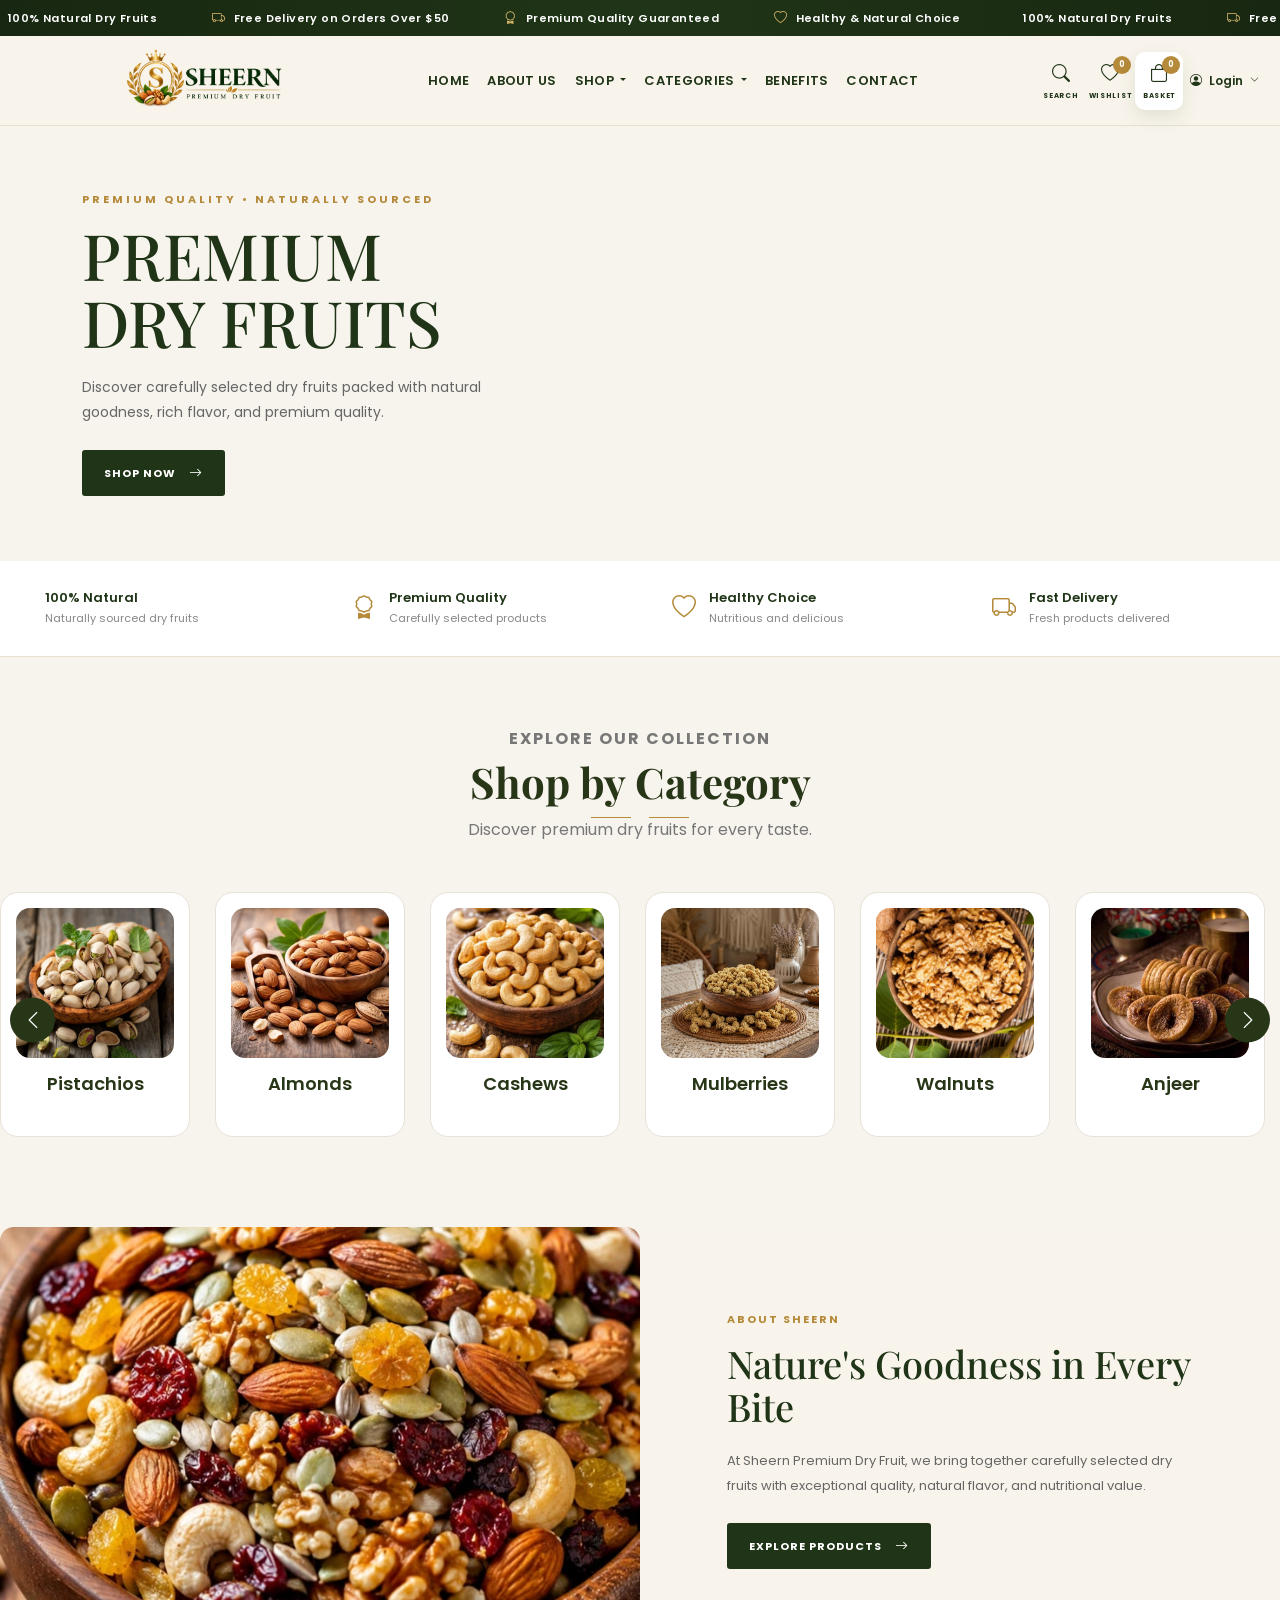
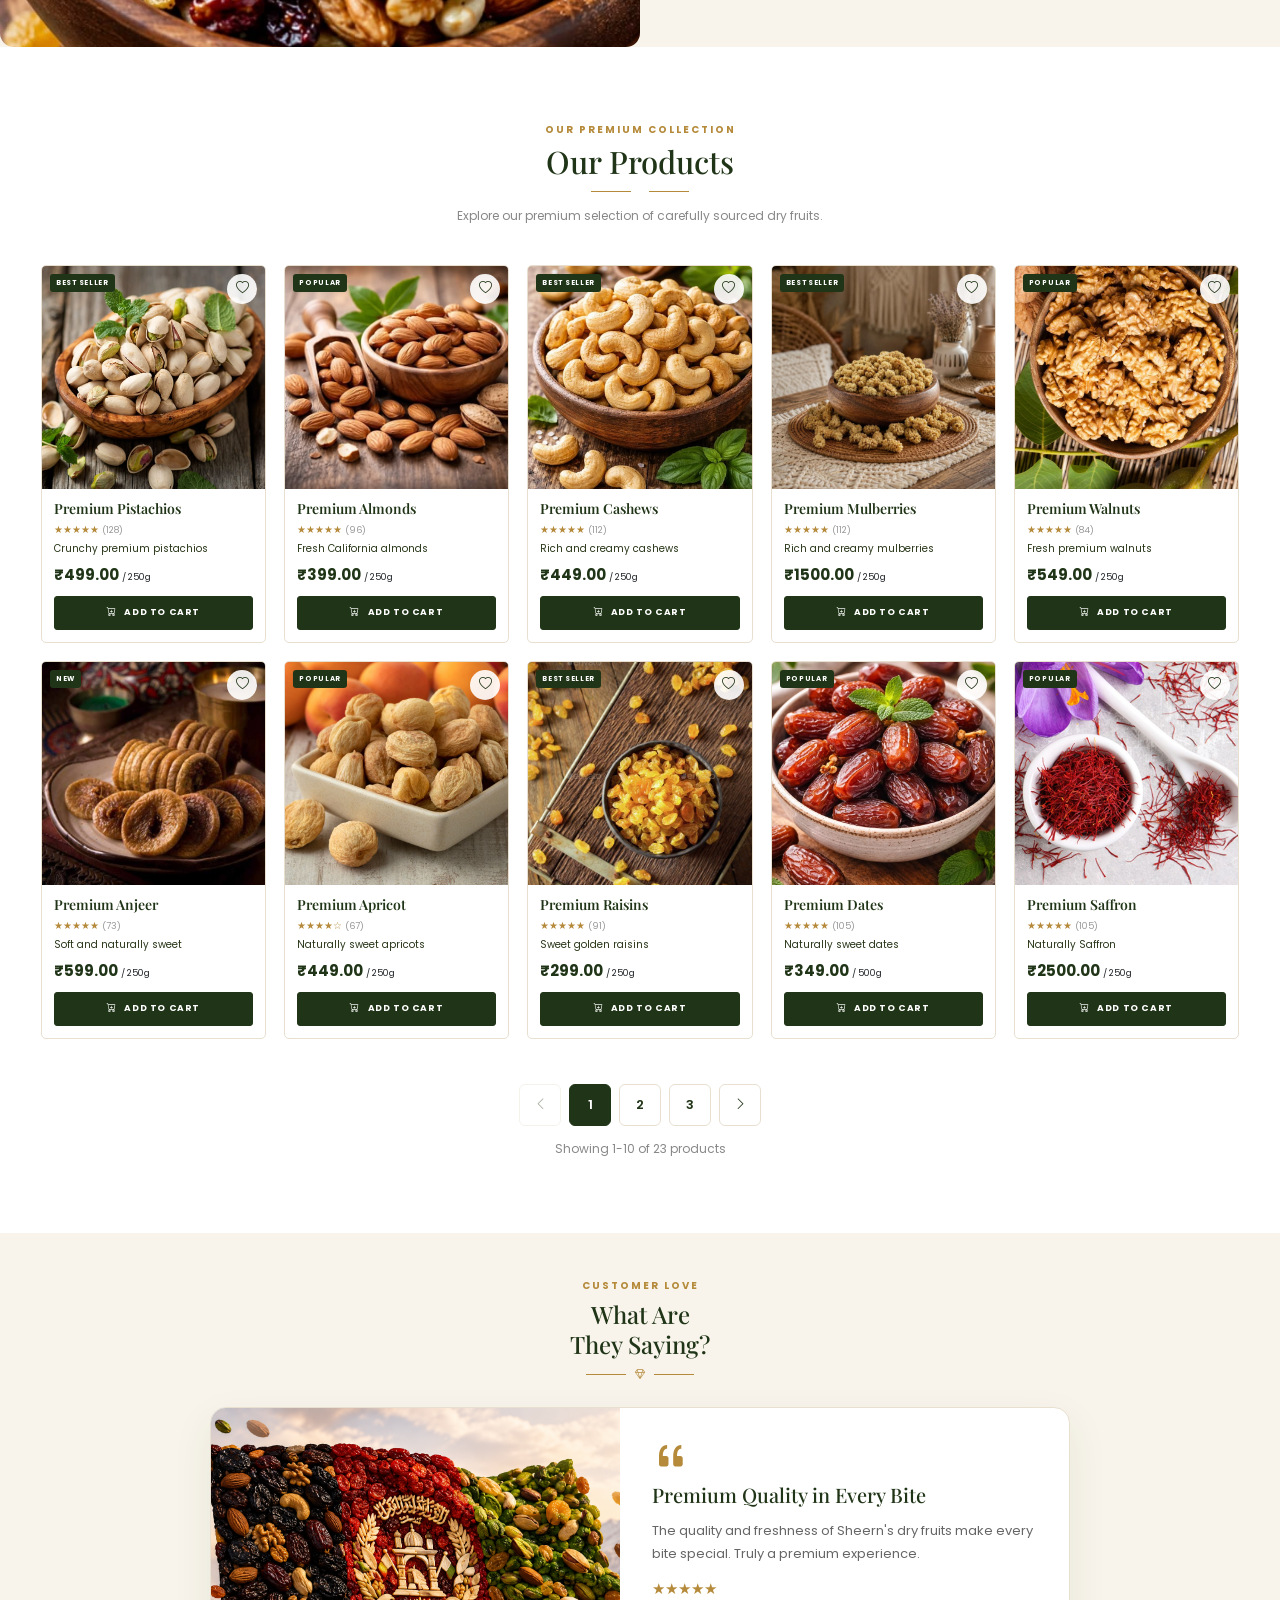
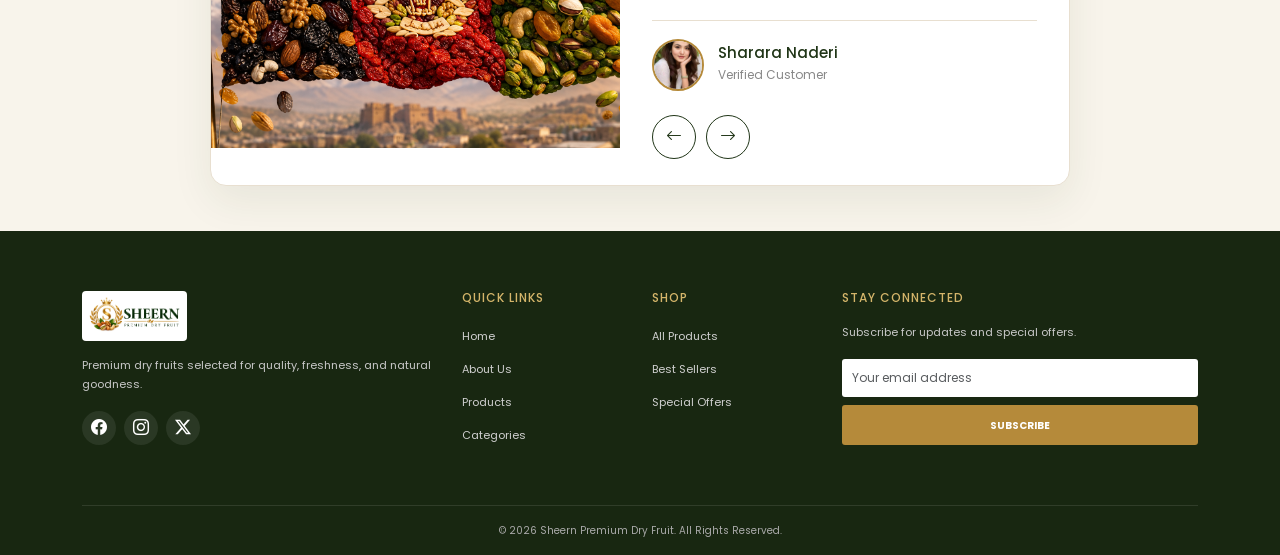
==== commit 1c111ba7: "Genetrating New  funcnalities of sidebar button based on Rules." ====
--- a/index.html
+++ b/index.html
@@ -1422,6 +1422,7 @@
          YOUR MAIN JAVASCRIPT
     ========================================================= -->
         <script src="JS/auth.js"></script>
+        <script src="JS/Side.js"></script>
         <script src="JS/Dry.js"></script>
         <script src="JS/login.js"></script>
 
--- a/CSS/Style.css
+++ b/CSS/Style.css
@@ -399,6 +399,7 @@
 .sheern-menu-button.menu-open span:nth-child(3) {
     transform: translateY(-7px) rotate(-45deg);
 }
+
 
 /* =========================================================
    PROMOTION BAR
@@ -5341,4 +5342,19 @@
 
 .checkout-btn:hover {
     background: var(--sheern-gold);
+}
+/* =========================================================
+   SIDEBAR ACCESS: hidden until the user logs in
+========================================================= */
+
+/* logged out: no burger, no sidebar, no overlay */
+#SIDE_toggle,
+body:not(.is-logged-in) #sideNavbar,
+body:not(.is-logged-in) #sidebarOverlay {
+    display: none !important;
+}
+
+/* logged in: show the burger */
+body.is-logged-in #SIDE_toggle {
+    display: flex !important;
 }
